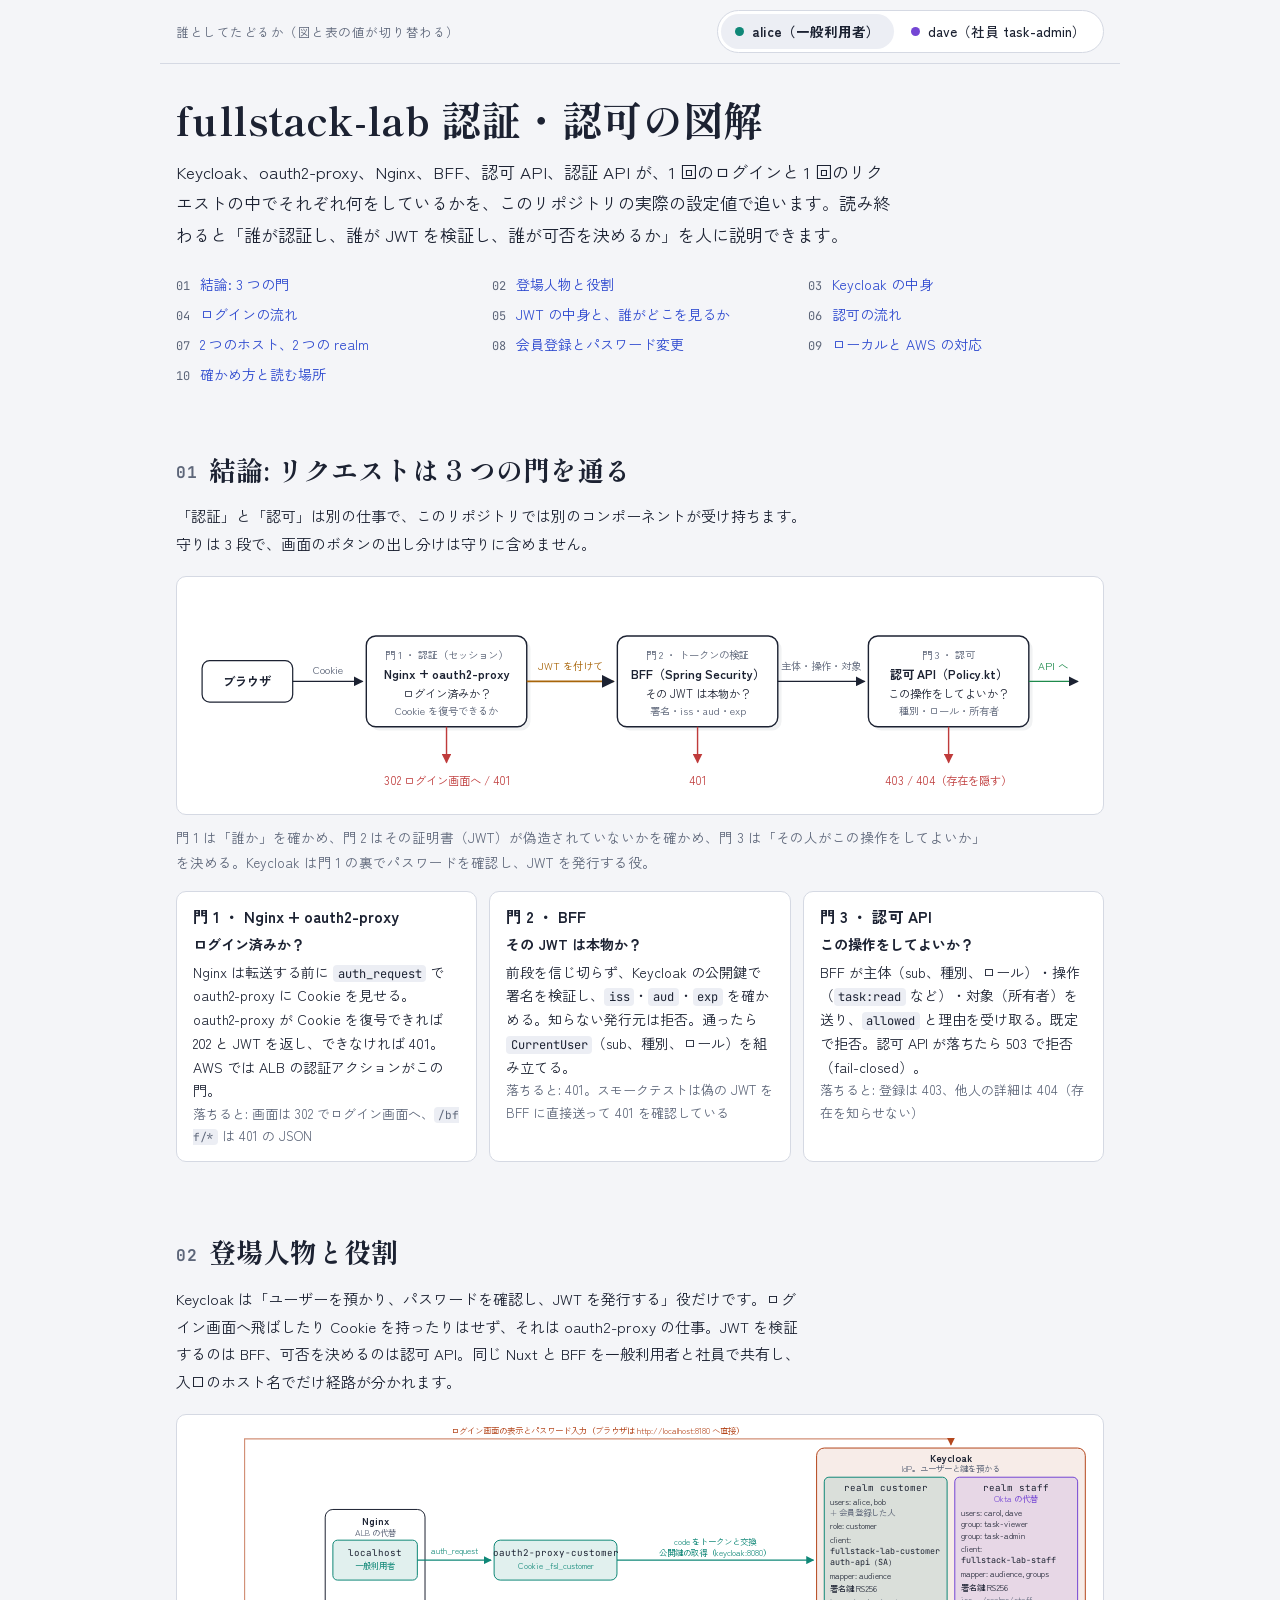
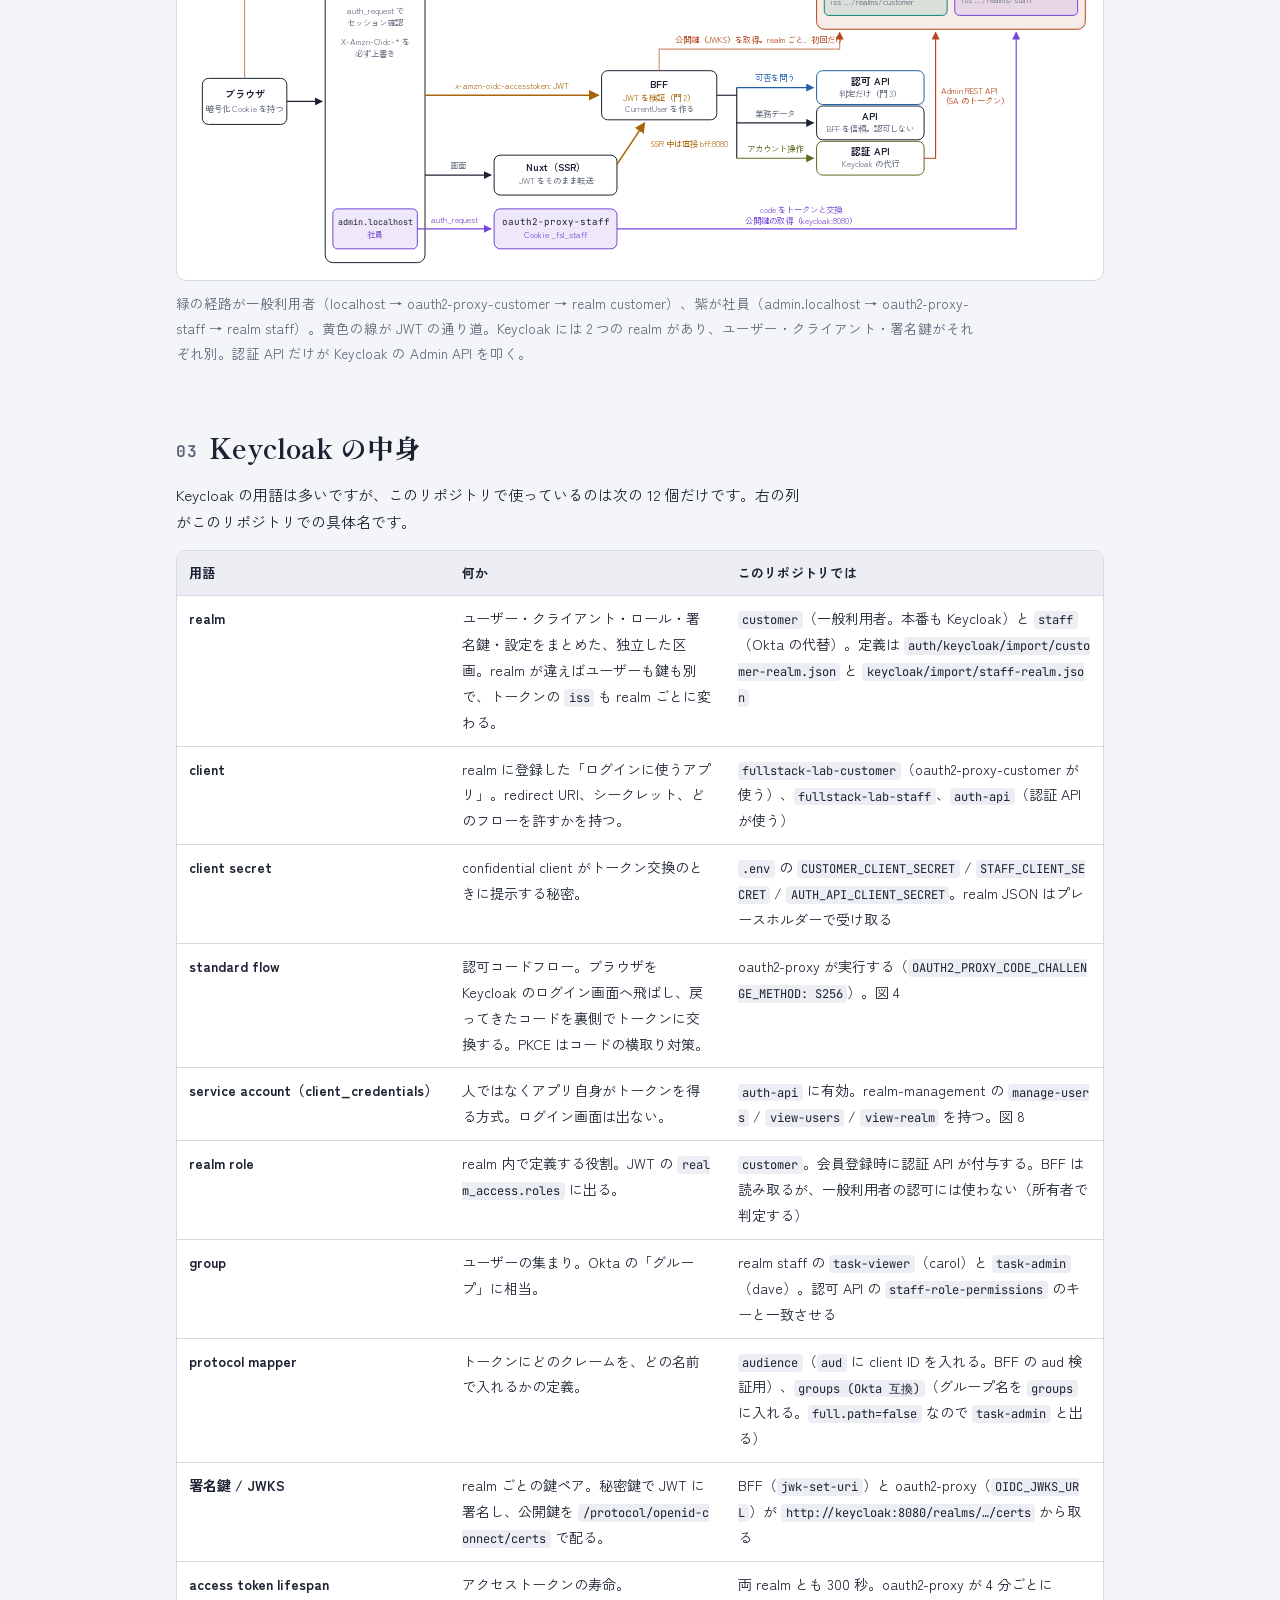
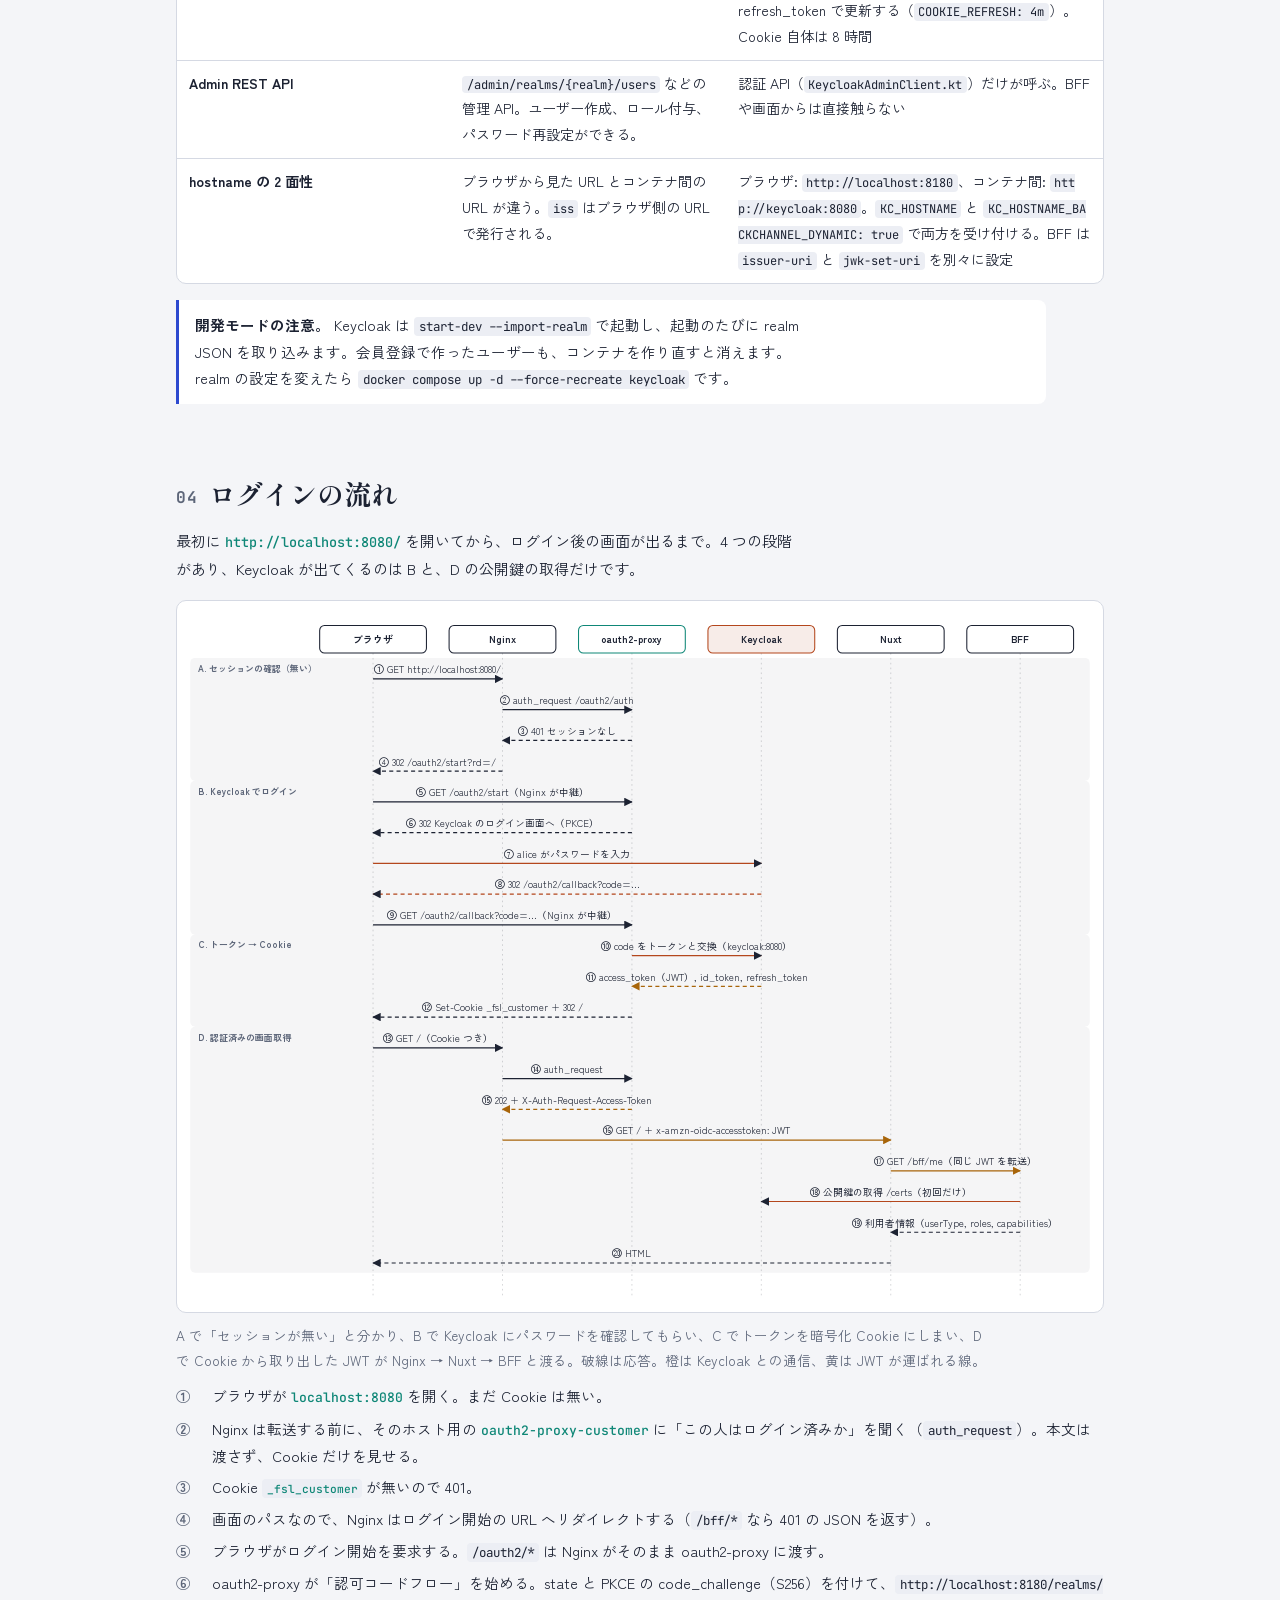
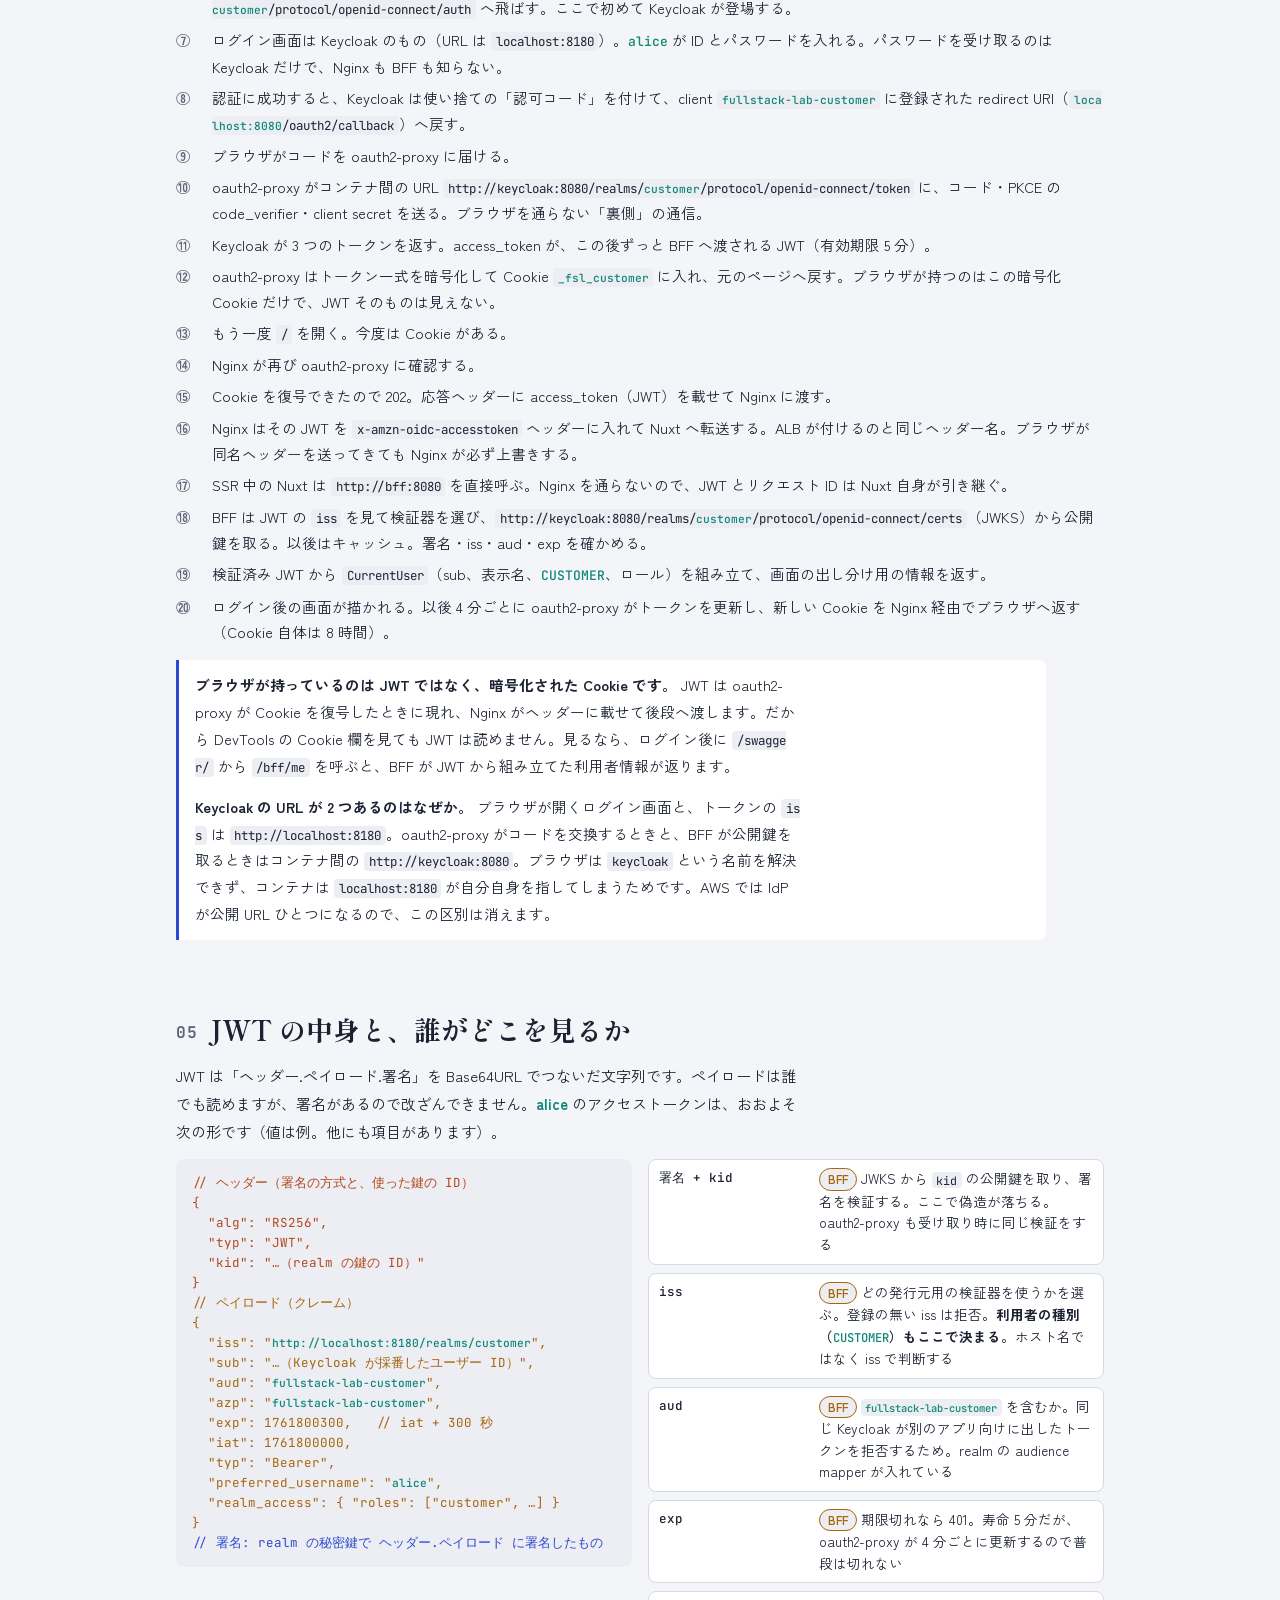
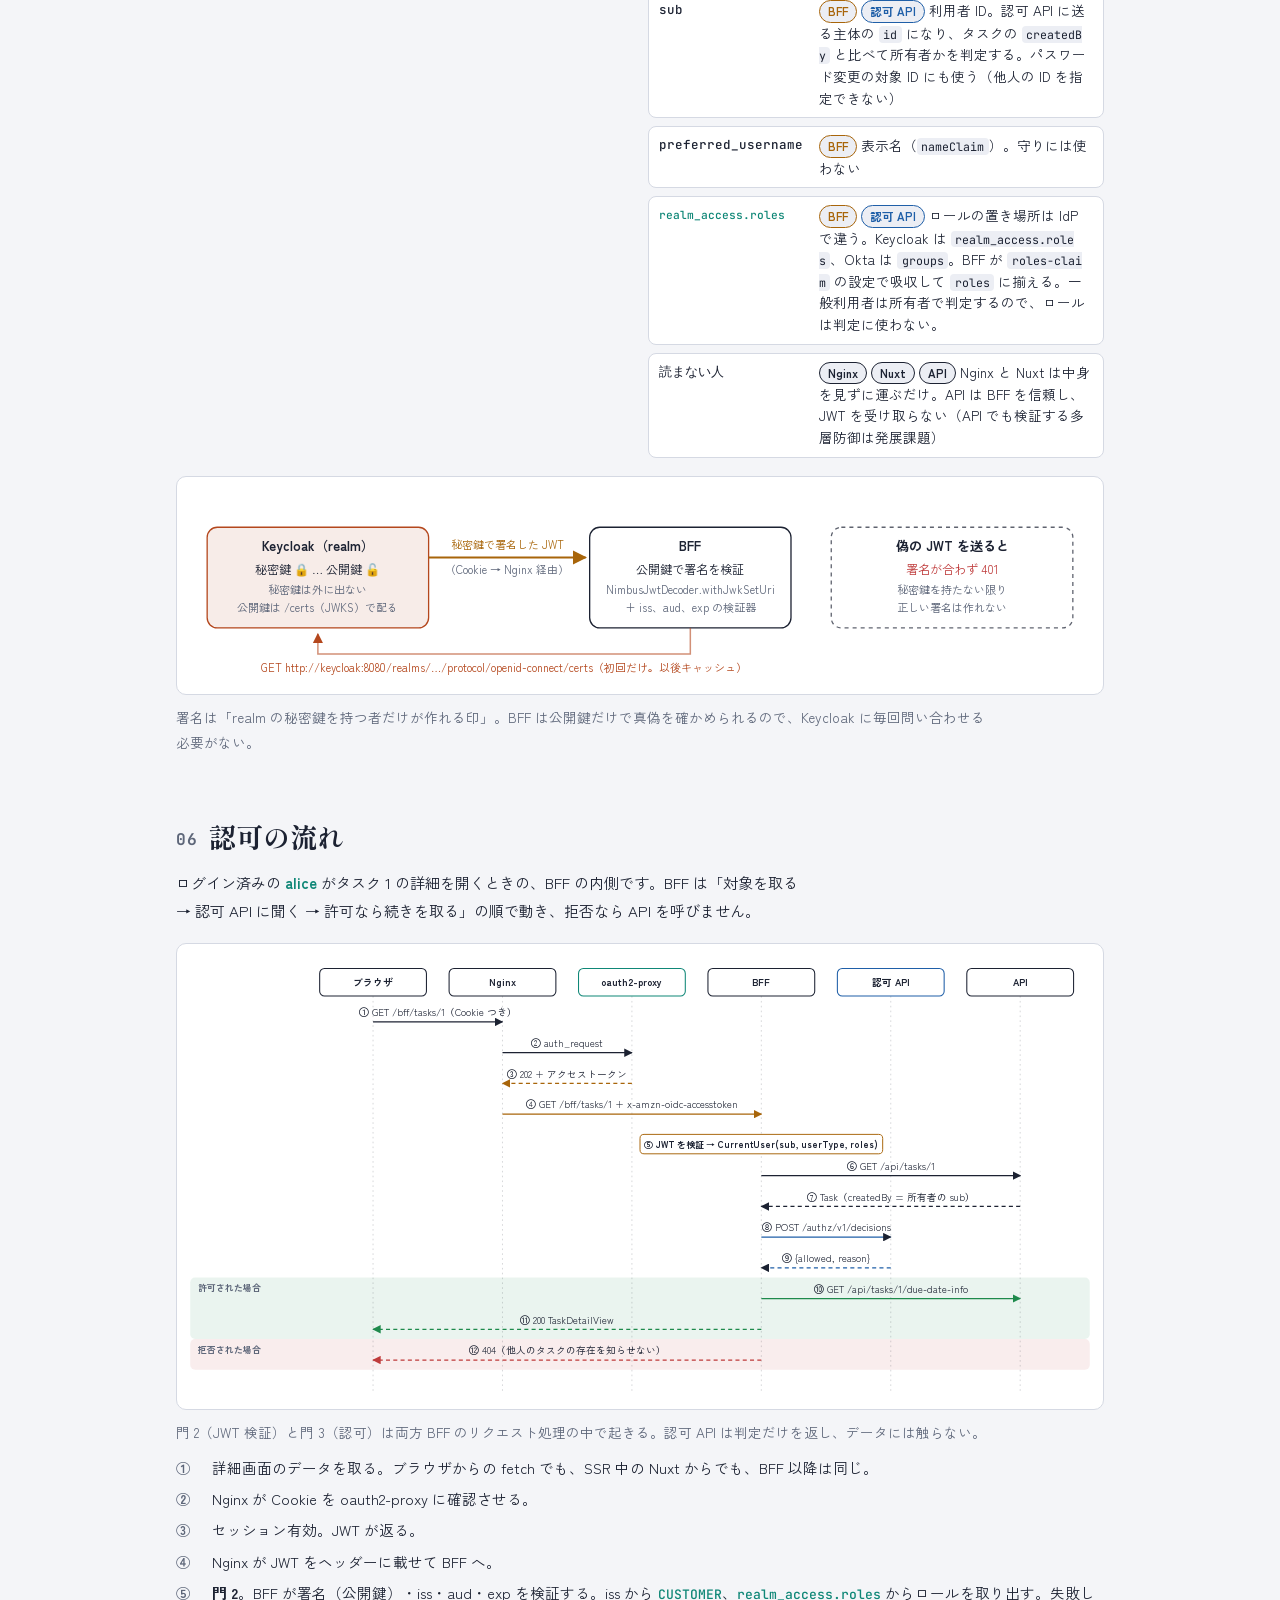
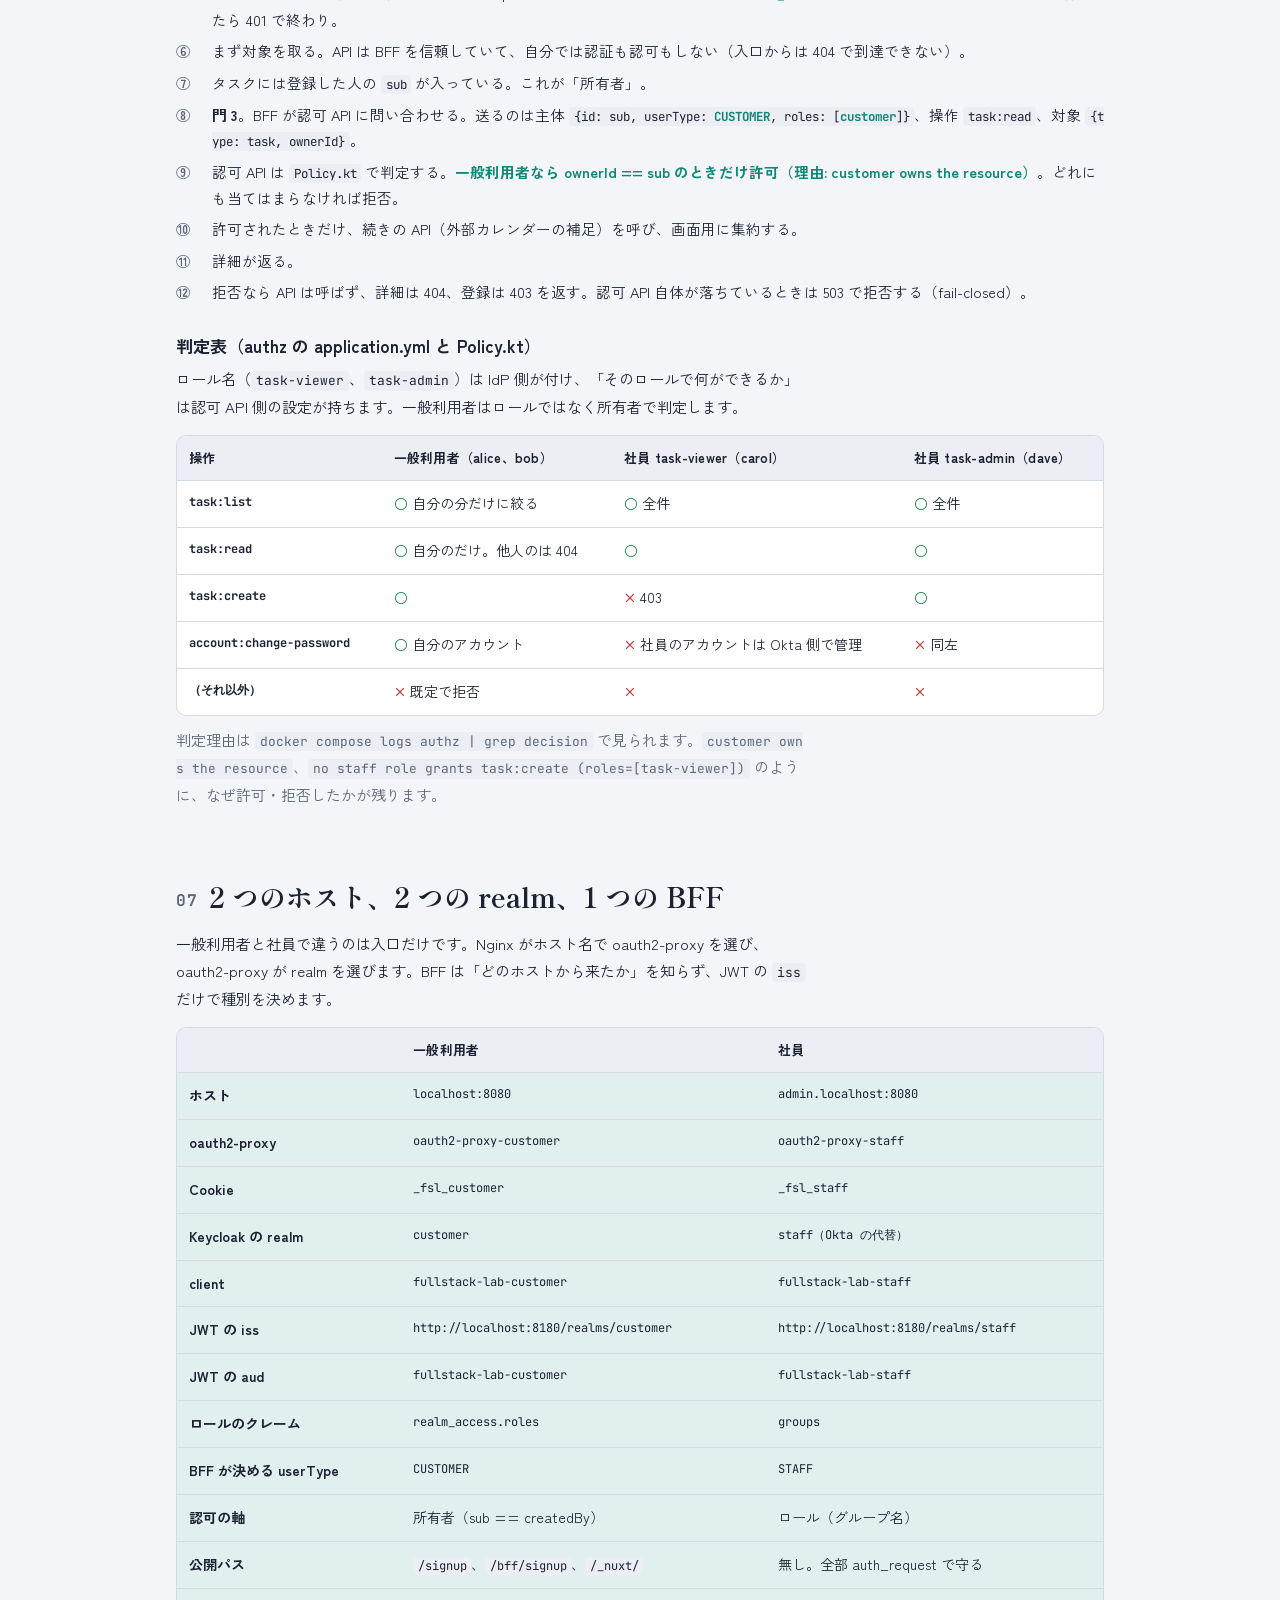
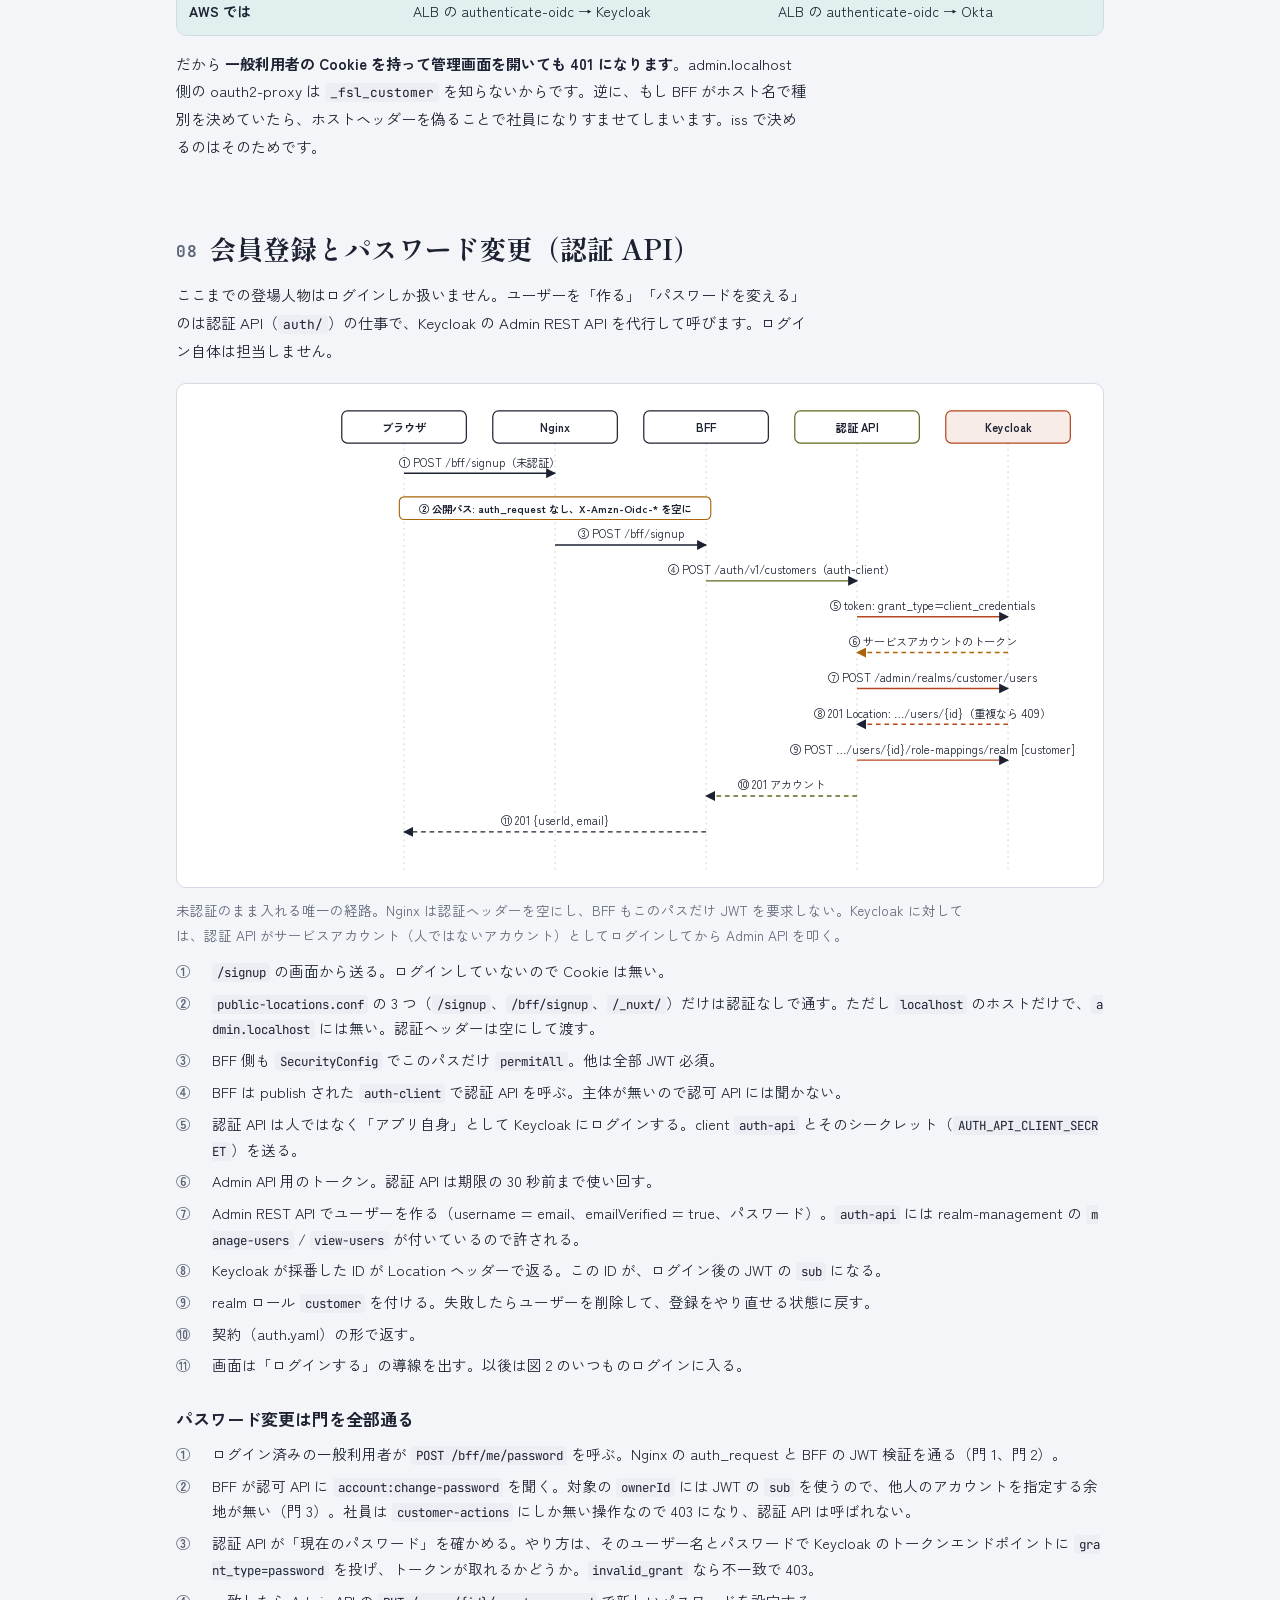
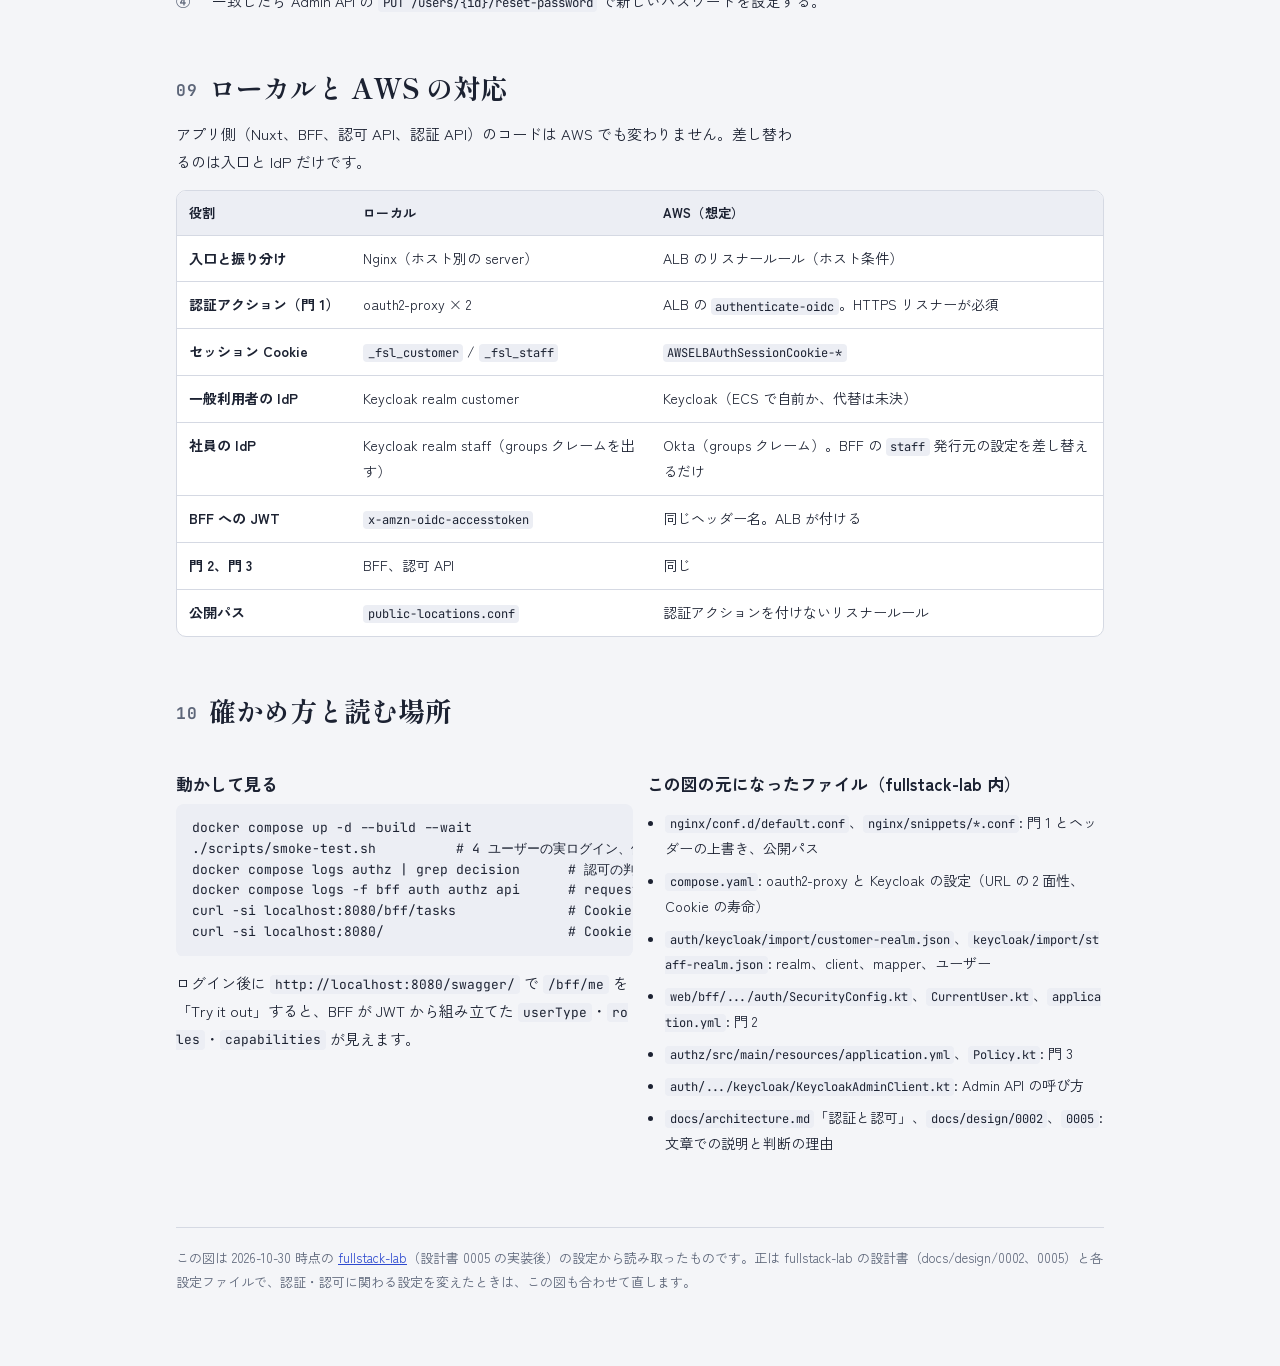
==== auth/authentication-authorization.html @ e9fc6981 "docs: 認証・認可の図解（fullstack-lab の Keycloak、前段認証、JWT の検証、認可 API、認証 API）を追加" ====
<!DOCTYPE html>
<html lang="ja">
<head>
<meta charset="utf-8">
<meta name="viewport" content="width=device-width, initial-scale=1, viewport-fit=cover">
<!-- fullstack-lab の認証・認可（Keycloak、oauth2-proxy、Nginx、BFF、認可 API、認証 API）を図解する単体の HTML。
     外部に依存するのは Google Fonts だけで、読めなくても代替フォントで表示できる。 -->
<title>fullstack-lab 認証・認可の図解</title>
<link rel="stylesheet" href="https://fonts.googleapis.com/css2?family=Zen+Kaku+Gothic+New:wght@400;500;700&family=Shippori+Mincho+B1:wght@700&family=JetBrains+Mono:wght@400;500&display=swap">
<style>
/* レイアウト: 1 カラム。本文は 40 文字幅、図は 960px の枠いっぱい。上部に固定の「誰で見るか」切り替え */
:root {
  --bg: #f4f5f8;
  --surface: #ffffff;
  --surface-2: #eceef4;
  --fg: #1c2232;
  --muted: #5d6679;
  --line: #d5d9e3;
  --accent: #2d49cf;
  --c: #0f8777;        /* 一般利用者の経路 */
  --c-soft: rgba(15, 135, 119, 0.12);
  --s: #7446d4;        /* 社員の経路 */
  --s-soft: rgba(116, 70, 212, 0.12);
  --jwt: #a8650a;      /* トークン */
  --jwt-soft: rgba(168, 101, 10, 0.14);
  --k: #b4471d;        /* Keycloak */
  --k-soft: rgba(180, 71, 29, 0.10);
  --z: #1f5fa8;        /* 認可 API */
  --au: #5b6b1f;       /* 認証 API */
  --ok: #1e8a4c;
  --ok-soft: rgba(30, 138, 76, 0.12);
  --ng: #bf3b3b;
  --ng-soft: rgba(191, 59, 59, 0.12);
  --font-body: "Zen Kaku Gothic New", "Hiragino Sans", "Yu Gothic UI", "Meiryo", sans-serif;
  --font-display: "Shippori Mincho B1", "Hiragino Mincho ProN", "Yu Mincho", serif;
  --font-mono: "JetBrains Mono", ui-monospace, "SFMono-Regular", Menlo, Consolas, monospace;
}
@media (prefers-color-scheme: dark) {
  :root:not([data-theme="light"]) {
    --bg: #12161f; --surface: #1a1f2b; --surface-2: #222838; --fg: #e5e8ef; --muted: #9aa3b6; --line: #2e3647;
    --accent: #8ea0ff; --c: #3cc2ad; --c-soft: rgba(60, 194, 173, 0.16); --s: #b393ff; --s-soft: rgba(179, 147, 255, 0.16);
    --jwt: #e3a942; --jwt-soft: rgba(227, 169, 66, 0.16); --k: #ee8a5a; --k-soft: rgba(238, 138, 90, 0.14);
    --z: #6ea6ea; --au: #a9bd55; --ok: #4fc47c; --ok-soft: rgba(79, 196, 124, 0.16); --ng: #f27b7b; --ng-soft: rgba(242, 123, 123, 0.16);
    color-scheme: dark;
  }
}
:root[data-theme="dark"] {
  --bg: #12161f; --surface: #1a1f2b; --surface-2: #222838; --fg: #e5e8ef; --muted: #9aa3b6; --line: #2e3647;
  --accent: #8ea0ff; --c: #3cc2ad; --c-soft: rgba(60, 194, 173, 0.16); --s: #b393ff; --s-soft: rgba(179, 147, 255, 0.16);
  --jwt: #e3a942; --jwt-soft: rgba(227, 169, 66, 0.16); --k: #ee8a5a; --k-soft: rgba(238, 138, 90, 0.14);
  --z: #6ea6ea; --au: #a9bd55; --ok: #4fc47c; --ok-soft: rgba(79, 196, 124, 0.16); --ng: #f27b7b; --ng-soft: rgba(242, 123, 123, 0.16);
  color-scheme: dark;
}

*, *::before, *::after { box-sizing: border-box; }
html { -webkit-text-size-adjust: 100%; }
img, svg { max-width: 100%; }
body { background: var(--bg); color: var(--fg); font-family: var(--font-body); font-size: 15px; line-height: 1.85; margin: 0; }
body::before { content: ""; position: fixed; inset: 0 0 auto; height: env(safe-area-inset-top, 0px); z-index: 10; background: var(--bg); }
.wrap { max-width: 960px; margin: 0 auto; padding-block: 0 72px; padding-left: max(16px, env(safe-area-inset-left, 0px)); padding-right: max(16px, env(safe-area-inset-right, 0px)); }
a { color: var(--accent); }
code, .mono { font-family: var(--font-mono); font-size: 0.86em; }
code { background: var(--surface-2); padding: 0.08em 0.38em; border-radius: 4px; word-break: break-all; }
pre { background: var(--surface-2); border-radius: 8px; padding: 14px 16px; overflow-x: auto; font-family: var(--font-mono); font-size: 13px; line-height: 1.6; margin: 0; }
pre code { background: none; padding: 0; font-size: inherit; }
h1, h2, h3 { text-wrap: balance; line-height: 1.35; }
h1 { font-family: var(--font-display); font-weight: 700; font-size: clamp(26px, 4.6vw, 40px); margin: 28px 0 10px; letter-spacing: 0.01em; }
h2 { font-family: var(--font-display); font-weight: 700; font-size: clamp(21px, 3vw, 27px); margin: 0 0 14px; padding-top: 56px; }
h2 .no { font-family: var(--font-mono); font-size: 0.6em; color: var(--muted); margin-right: 12px; vertical-align: 0.15em; letter-spacing: 0.04em; }
h3 { font-size: 17px; font-weight: 700; margin: 30px 0 8px; }
p { margin: 0 0 14px; max-width: 42em; }
.lead { font-size: 17px; max-width: 42em; }
ul.plain { padding-left: 1.3em; max-width: 44em; }
ul.plain li { margin-bottom: 6px; }
strong { font-weight: 700; }
.muted { color: var(--muted); }

/* 上部バー: 誰で見るか */
.bar { position: sticky; top: env(safe-area-inset-top, 0px); z-index: 5; background: var(--bg); border-bottom: 1px solid var(--line); margin: 0 calc(-1 * max(16px, env(safe-area-inset-left, 0px))) 0 calc(-1 * max(16px, env(safe-area-inset-right, 0px))); padding-left: max(16px, env(safe-area-inset-left, 0px)); padding-right: max(16px, env(safe-area-inset-right, 0px)); }
.bar-in { display: flex; flex-wrap: wrap; align-items: center; justify-content: space-between; gap: 8px 16px; padding-block: 10px; }
.bar .label { font-size: 12.5px; color: var(--muted); letter-spacing: 0.04em; }
.persona { display: inline-flex; border: 1px solid var(--line); border-radius: 999px; padding: 3px; background: var(--surface); gap: 3px; }
.persona button { font: inherit; font-size: 13.5px; font-weight: 500; padding: 5px 14px; border-radius: 999px; border: 0; background: transparent; color: var(--fg); cursor: pointer; display: inline-flex; align-items: center; gap: 8px; }
.persona button .dot { width: 9px; height: 9px; border-radius: 50%; background: var(--line); }
.persona button[data-persona="c"] .dot { background: var(--c); }
.persona button[data-persona="s"] .dot { background: var(--s); }
.persona button[aria-pressed="true"] { background: var(--surface-2); font-weight: 700; }
.persona button:focus-visible { outline: 2px solid var(--accent); outline-offset: 2px; }
.v { font-weight: 700; }
.v.mono { font-family: var(--font-mono); font-size: 0.9em; font-weight: 500; }
:root:not([data-persona]) .only-s, :root[data-persona="c"] .only-s { display: none; }
:root[data-persona="s"] .only-c { display: none; }
:root[data-persona="s"] .v { color: var(--s); }
:root:not([data-persona]) .v, :root[data-persona="c"] .v { color: var(--c); }

/* 目次 */
nav.toc { margin: 22px 0 8px; }
nav.toc ol { display: grid; grid-template-columns: repeat(auto-fill, minmax(260px, 1fr)); gap: 4px 20px; padding: 0; margin: 0; list-style: none; counter-reset: toc; }
nav.toc li { counter-increment: toc; font-size: 14px; }
nav.toc li::before { content: counter(toc, decimal-leading-zero); font-family: var(--font-mono); color: var(--muted); font-size: 12px; margin-right: 10px; }
nav.toc a { text-decoration: none; }
nav.toc a:hover { text-decoration: underline; }

/* 図 */
figure { margin: 18px 0 8px; }
.fig-scroll { overflow-x: auto; border: 1px solid var(--line); border-radius: 10px; background: var(--surface); padding: 10px; }
.fig-scroll svg { display: block; max-width: 100%; height: auto; }
.fig-scroll svg.seq { min-width: 760px; }
.fig-scroll svg.arch { min-width: 720px; }
figcaption { font-size: 13.5px; color: var(--muted); margin-top: 10px; max-width: 60em; }
svg text { fill: currentColor; font-family: var(--font-body); }
svg .mono { font-family: var(--font-mono); }
svg .mk { fill: currentColor; }
svg .mk-jwt { fill: var(--jwt); }
svg .mk-ok { fill: var(--ok); }
svg .mk-ng { fill: var(--ng); }
svg .life { stroke: currentColor; stroke-opacity: 0.22; stroke-width: 1; stroke-dasharray: 2 4; }
svg .pbox { fill: var(--surface); stroke: currentColor; stroke-width: 1.3; }
svg .pbox.lane-p { stroke: var(--c); }
svg .pbox.lane-k { stroke: var(--k); fill: var(--k-soft); }
svg .pbox.lane-z { stroke: var(--z); }
svg .pbox.lane-au { stroke: var(--au); }
svg .msg { stroke: currentColor; stroke-width: 1.5; }
svg .msg.ret { stroke-dasharray: 5 4; }
svg .msg.ln-jwt { stroke: var(--jwt); }
svg .msg.ln-k { stroke: var(--k); }
svg .msg.ln-z { stroke: var(--z); }
svg .msg.ln-au { stroke: var(--au); }
svg .msg.ln-ok { stroke: var(--ok); }
svg .msg.ln-ng { stroke: var(--ng); }
svg .msglabel { font-size: 12px; }
svg .note { fill: var(--surface); stroke: var(--jwt); stroke-width: 1.2; }
svg .notetext { font-size: 11px; font-weight: 700; }
svg .band { fill: currentColor; fill-opacity: 0.045; }
svg .band.band-ok { fill: var(--ok); fill-opacity: 0.09; }
svg .band.band-ng { fill: var(--ng); fill-opacity: 0.09; }
svg .phase { fill: var(--muted); }
svg .box { fill: var(--surface); stroke: currentColor; stroke-width: 1.3; }
svg .box.c { stroke: var(--c); fill: var(--c-soft); }
svg .box.s { stroke: var(--s); fill: var(--s-soft); }
svg .box.k { stroke: var(--k); fill: var(--k-soft); }
svg .box.z { stroke: var(--z); }
svg .box.au { stroke: var(--au); }
svg .box.ghost { fill: none; stroke-dasharray: 4 4; stroke-opacity: 0.7; }
svg .ln { stroke: currentColor; stroke-width: 1.5; fill: none; }
svg .ln.c { stroke: var(--c); }
svg .ln.s { stroke: var(--s); }
svg .ln.k { stroke: var(--k); }
svg .ln.jwt { stroke: var(--jwt); stroke-width: 2; }
svg .ln.thin { stroke-opacity: 0.6; }
svg .mk-c { fill: var(--c); }
svg .mk-s { fill: var(--s); }
svg .mk-k { fill: var(--k); }
svg .mk-z { fill: var(--z); }
svg .mk-au { fill: var(--au); }
svg .ln.z { stroke: var(--z); }
svg .ln.au { stroke: var(--au); }
svg .tz { fill: var(--z); }
svg .tau { fill: var(--au); }
svg .t11 { font-size: 11px; }
svg .t12 { font-size: 12px; }
svg .t13 { font-size: 13px; font-weight: 700; }
svg .tm { fill: var(--muted); }
svg .tc { fill: var(--c); }
svg .ts { fill: var(--s); }
svg .tk { fill: var(--k); }
svg .tj { fill: var(--jwt); }
svg .tok { fill: var(--ok); }
svg .tng { fill: var(--ng); }
svg .gate { fill: var(--surface); stroke: currentColor; stroke-width: 1.5; }
svg .gate-shadow { fill: currentColor; fill-opacity: 0.06; }

/* 手順の一覧 */
ol.steps { list-style: none; padding: 0; margin: 10px 0 0; display: grid; gap: 6px; max-width: 62em; }
ol.steps li { display: grid; grid-template-columns: 28px 1fr; gap: 8px; font-size: 14.5px; line-height: 1.75; }
ol.steps .num { font-weight: 700; color: var(--muted); font-variant-numeric: tabular-nums; }

/* 表 */
.tbl-wrap { overflow-x: auto; border: 1px solid var(--line); border-radius: 10px; background: var(--surface); }
table { border-collapse: collapse; width: 100%; font-size: 14px; }
th, td { text-align: left; vertical-align: top; padding: 10px 12px; border-bottom: 1px solid var(--line); min-width: 0; }
th { font-weight: 700; background: var(--surface-2); white-space: nowrap; font-size: 13px; letter-spacing: 0.02em; }
tbody tr:last-child td { border-bottom: 0; }
td.k { font-weight: 700; white-space: nowrap; }
.ok { color: var(--ok); font-weight: 700; }
.ng { color: var(--ng); font-weight: 700; }
.chip { display: inline-block; font-size: 11.5px; font-weight: 700; padding: 1px 8px; border-radius: 999px; border: 1px solid var(--line); background: var(--surface-2); white-space: nowrap; margin-right: 4px; }
.chip.bff { border-color: var(--jwt); color: var(--jwt); }
.chip.z { border-color: var(--z); color: var(--z); }
.chip.n { border-color: currentColor; }
.chip.k { border-color: var(--k); color: var(--k); }
.chip.au { border-color: var(--au); color: var(--au); }
.chip.c { border-color: var(--c); color: var(--c); }
.chip.s { border-color: var(--s); color: var(--s); }
tr.row-c, tr.row-s { transition: background 0.2s; }
:root:not([data-persona]) tr.row-c, :root[data-persona="c"] tr.row-c { background: var(--c-soft); }
:root[data-persona="s"] tr.row-s { background: var(--s-soft); }

/* JWT カード */
.jwt { display: grid; grid-template-columns: minmax(0, 1fr) minmax(0, 1fr); gap: 16px; align-items: start; }
@media (max-width: 760px) { .jwt { grid-template-columns: 1fr; } }
.jwt pre { font-size: 12.5px; }
.jwt .hd { color: var(--k); }
.jwt .pl { color: var(--jwt); }
.jwt .sg { color: var(--accent); }
.claims { display: grid; gap: 8px; }
.claim { display: grid; grid-template-columns: 150px 1fr; gap: 10px; padding: 8px 10px; border: 1px solid var(--line); border-radius: 8px; background: var(--surface); font-size: 13.5px; line-height: 1.6; }
.claim .cn { font-family: var(--font-mono); font-size: 12.5px; font-weight: 500; word-break: break-all; }
@media (max-width: 480px) { .claim { grid-template-columns: 1fr; } }

/* 門のカード */
.gates { display: grid; grid-template-columns: repeat(3, minmax(0, 1fr)); gap: 12px; margin: 16px 0; }
@media (max-width: 720px) { .gates { grid-template-columns: 1fr; } }
.gate-card { border: 1px solid var(--line); border-radius: 10px; background: var(--surface); padding: 14px 16px; font-size: 14px; line-height: 1.7; }
.gate-card h3 { margin: 0 0 6px; font-size: 15.5px; }
.gate-card .q { font-weight: 700; margin-bottom: 4px; }
.gate-card .fail { color: var(--muted); font-size: 13px; }

.callout { border-left: 3px solid var(--accent); background: var(--surface); padding: 12px 16px; border-radius: 0 8px 8px 0; margin: 16px 0; max-width: 60em; font-size: 14.5px; }
.callout p:last-child { margin-bottom: 0; }
.two { display: grid; grid-template-columns: repeat(auto-fit, minmax(280px, 1fr)); gap: 14px; }
.two > div { min-width: 0; }
.files { font-size: 14px; }
.files li { margin-bottom: 4px; }
footer { margin-top: 56px; padding-top: 18px; border-top: 1px solid var(--line); font-size: 13px; color: var(--muted); }
@media (prefers-reduced-motion: reduce) { * { transition: none !important; } }
</style>
</head>
<body>

<div class="wrap">
<div class="bar"><div class="bar-in">
  <span class="label">誰としてたどるか（図と表の値が切り替わる）</span>
  <div class="persona" role="group" aria-label="利用者の切り替え">
    <button type="button" id="persona-c" data-persona="c" aria-pressed="true"><span class="dot"></span>alice（一般利用者）</button>
    <button type="button" id="persona-s" data-persona="s" aria-pressed="false"><span class="dot"></span>dave（社員 task-admin）</button>
  </div>
</div></div>

<h1>fullstack-lab 認証・認可の図解</h1>
<p class="lead">Keycloak、oauth2-proxy、Nginx、BFF、認可 API、認証 API が、1 回のログインと 1 回のリクエストの中でそれぞれ何をしているかを、このリポジトリの実際の設定値で追います。読み終わると「誰が認証し、誰が JWT を検証し、誰が可否を決めるか」を人に説明できます。</p>

<nav class="toc"><ol>
  <li><a href="#gates">結論: 3 つの門</a></li>
  <li><a href="#cast">登場人物と役割</a></li>
  <li><a href="#keycloak">Keycloak の中身</a></li>
  <li><a href="#login">ログインの流れ</a></li>
  <li><a href="#jwt">JWT の中身と、誰がどこを見るか</a></li>
  <li><a href="#authz">認可の流れ</a></li>
  <li><a href="#hosts">2 つのホスト、2 つの realm</a></li>
  <li><a href="#signup">会員登録とパスワード変更</a></li>
  <li><a href="#aws">ローカルと AWS の対応</a></li>
  <li><a href="#read">確かめ方と読む場所</a></li>
</ol></nav>

<!-- ======================================================================= -->
<h2 id="gates"><span class="no">01</span>結論: リクエストは 3 つの門を通る</h2>
<p>「認証」と「認可」は別の仕事で、このリポジトリでは別のコンポーネントが受け持ちます。守りは 3 段で、画面のボタンの出し分けは守りに含めません。</p>

<figure>
<div class="fig-scroll">
<svg viewBox="0 0 960 230" role="img" aria-label="リクエストが Nginx、BFF、認可 API の 3 つの門を順に通り、各門で落ちると 302 か 401、401、403 か 404 が返る" class="arch" style="min-width:640px">
  <defs>
    <marker id="arr-g" viewBox="0 0 10 10" refX="9" refY="5" markerWidth="7" markerHeight="7" orient="auto"><path d="M0 0L10 5L0 10z" class="mk"/></marker>
    <marker id="arr-g-ng" viewBox="0 0 10 10" refX="9" refY="5" markerWidth="7" markerHeight="7" orient="auto"><path d="M0 0L10 5L0 10z" class="mk mk-ng"/></marker>
  </defs>
  <rect x="16" y="78" width="96" height="44" rx="8" class="box"/>
  <text x="64" y="105" text-anchor="middle" class="t13">ブラウザ</text>
  <line x1="112" y1="100" x2="186" y2="100" class="ln" marker-end="url(#arr-g)"/>
  <text x="149" y="92" text-anchor="middle" class="t11 tm">Cookie</text>

  <rect x="190" y="52" width="170" height="96" rx="10" class="gate-shadow" transform="translate(4,4)"/>
  <rect x="190" y="52" width="170" height="96" rx="10" class="gate"/>
  <text x="275" y="76" text-anchor="middle" class="t11 tm">門 1 ・ 認証（セッション）</text>
  <text x="275" y="98" text-anchor="middle" class="t13">Nginx + oauth2-proxy</text>
  <text x="275" y="118" text-anchor="middle" class="t12">ログイン済みか？</text>
  <text x="275" y="136" text-anchor="middle" class="t11 tm">Cookie を復号できるか</text>
  <line x1="275" y1="148" x2="275" y2="186" class="ln" style="stroke:var(--ng)" marker-end="url(#arr-g-ng)"/>
  <text x="275" y="210" text-anchor="middle" class="t12 tng">302 ログイン画面へ / 401</text>

  <line x1="360" y1="100" x2="452" y2="100" class="ln jwt" marker-end="url(#arr-g)"/>
  <text x="406" y="88" text-anchor="middle" class="t11 tj">JWT を付けて</text>

  <rect x="456" y="52" width="170" height="96" rx="10" class="gate-shadow" transform="translate(4,4)"/>
  <rect x="456" y="52" width="170" height="96" rx="10" class="gate"/>
  <text x="541" y="76" text-anchor="middle" class="t11 tm">門 2 ・ トークンの検証</text>
  <text x="541" y="98" text-anchor="middle" class="t13">BFF（Spring Security）</text>
  <text x="541" y="118" text-anchor="middle" class="t12">その JWT は本物か？</text>
  <text x="541" y="136" text-anchor="middle" class="t11 tm">署名・iss・aud・exp</text>
  <line x1="541" y1="148" x2="541" y2="186" class="ln" style="stroke:var(--ng)" marker-end="url(#arr-g-ng)"/>
  <text x="541" y="210" text-anchor="middle" class="t12 tng">401</text>

  <line x1="626" y1="100" x2="718" y2="100" class="ln" marker-end="url(#arr-g)"/>
  <text x="672" y="88" text-anchor="middle" class="t11 tm">主体・操作・対象</text>

  <rect x="722" y="52" width="170" height="96" rx="10" class="gate-shadow" transform="translate(4,4)"/>
  <rect x="722" y="52" width="170" height="96" rx="10" class="gate"/>
  <text x="807" y="76" text-anchor="middle" class="t11 tm">門 3 ・ 認可</text>
  <text x="807" y="98" text-anchor="middle" class="t13">認可 API（Policy.kt）</text>
  <text x="807" y="118" text-anchor="middle" class="t12">この操作をしてよいか？</text>
  <text x="807" y="136" text-anchor="middle" class="t11 tm">種別・ロール・所有者</text>
  <line x1="807" y1="148" x2="807" y2="186" class="ln" style="stroke:var(--ng)" marker-end="url(#arr-g-ng)"/>
  <text x="807" y="210" text-anchor="middle" class="t12 tng">403 / 404（存在を隠す）</text>

  <line x1="892" y1="100" x2="944" y2="100" class="ln" style="stroke:var(--ok)" marker-end="url(#arr-g)"/>
  <text x="918" y="88" text-anchor="middle" class="t11 tok">API へ</text>
</svg>
</div>
<figcaption>門 1 は「誰か」を確かめ、門 2 はその証明書（JWT）が偽造されていないかを確かめ、門 3 は「その人がこの操作をしてよいか」を決める。Keycloak は門 1 の裏でパスワードを確認し、JWT を発行する役。</figcaption>
</figure>

<div class="gates">
  <div class="gate-card"><h3>門 1 ・ Nginx + oauth2-proxy</h3>
    <div class="q">ログイン済みか？</div>
    Nginx は転送する前に <code>auth_request</code> で oauth2-proxy に Cookie を見せる。oauth2-proxy が Cookie を復号できれば 202 と JWT を返し、できなければ 401。AWS では ALB の認証アクションがこの門。
    <div class="fail">落ちると: 画面は 302 でログイン画面へ、<code>/bff/*</code> は 401 の JSON</div></div>
  <div class="gate-card"><h3>門 2 ・ BFF</h3>
    <div class="q">その JWT は本物か？</div>
    前段を信じ切らず、Keycloak の公開鍵で署名を検証し、<code>iss</code>・<code>aud</code>・<code>exp</code> を確かめる。知らない発行元は拒否。通ったら <code>CurrentUser</code>（sub、種別、ロール）を組み立てる。
    <div class="fail">落ちると: 401。スモークテストは偽の JWT を BFF に直接送って 401 を確認している</div></div>
  <div class="gate-card"><h3>門 3 ・ 認可 API</h3>
    <div class="q">この操作をしてよいか？</div>
    BFF が主体（sub、種別、ロール）・操作（<code>task:read</code> など）・対象（所有者）を送り、<code>allowed</code> と理由を受け取る。既定で拒否。認可 API が落ちたら 503 で拒否（fail-closed）。
    <div class="fail">落ちると: 登録は 403、他人の詳細は 404（存在を知らせない）</div></div>
</div>

<!-- ======================================================================= -->
<h2 id="cast"><span class="no">02</span>登場人物と役割</h2>
<p>Keycloak は「ユーザーを預かり、パスワードを確認し、JWT を発行する」役だけです。ログイン画面へ飛ばしたり Cookie を持ったりはせず、それは oauth2-proxy の仕事。JWT を検証するのは BFF、可否を決めるのは認可 API。同じ Nuxt と BFF を一般利用者と社員で共有し、入口のホスト名でだけ経路が分かれます。</p>

<figure>
<div class="fig-scroll">
<svg viewBox="0 0 1180 580" role="img" aria-label="ブラウザ、Nginx、2 つの oauth2-proxy、Nuxt、BFF、認可 API、API、認証 API、2 つの realm を持つ Keycloak の接続関係" class="arch">
  <defs>
    <marker id="arr-a" viewBox="0 0 10 10" refX="9" refY="5" markerWidth="7" markerHeight="7" orient="auto"><path d="M0 0L10 5L0 10z" class="mk"/></marker>
    <marker id="arr-a-c" viewBox="0 0 10 10" refX="9" refY="5" markerWidth="7" markerHeight="7" orient="auto"><path d="M0 0L10 5L0 10z" class="mk mk-c"/></marker>
    <marker id="arr-a-s" viewBox="0 0 10 10" refX="9" refY="5" markerWidth="7" markerHeight="7" orient="auto"><path d="M0 0L10 5L0 10z" class="mk mk-s"/></marker>
    <marker id="arr-a-k" viewBox="0 0 10 10" refX="9" refY="5" markerWidth="7" markerHeight="7" orient="auto"><path d="M0 0L10 5L0 10z" class="mk mk-k"/></marker>
    <marker id="arr-a-j" viewBox="0 0 10 10" refX="9" refY="5" markerWidth="7" markerHeight="7" orient="auto"><path d="M0 0L10 5L0 10z" class="mk mk-jwt"/></marker>
    <marker id="arr-a-z" viewBox="0 0 10 10" refX="9" refY="5" markerWidth="7" markerHeight="7" orient="auto"><path d="M0 0L10 5L0 10z" class="mk mk-z"/></marker>
    <marker id="arr-a-au" viewBox="0 0 10 10" refX="9" refY="5" markerWidth="7" markerHeight="7" orient="auto"><path d="M0 0L10 5L0 10z" class="mk mk-au"/></marker>
  </defs>

  <!-- ブラウザ → Keycloak のログイン画面（上を回る） -->
  <polyline points="75,330 75,18 995,18 995,26" class="ln k thin" marker-end="url(#arr-a-k)"/>
  <text x="535" y="12" text-anchor="middle" class="t11 tk">ログイン画面の表示とパスワード入力（ブラウザは http://localhost:8180 へ直接）</text>

  <!-- ブラウザ -->
  <rect x="20" y="330" width="110" height="60" rx="8" class="box"/>
  <text x="75" y="356" text-anchor="middle" class="t13">ブラウザ</text>
  <text x="75" y="374" text-anchor="middle" class="t11 tm">暗号化 Cookie を持つ</text>
  <line x1="130" y1="360" x2="176" y2="360" class="ln" marker-end="url(#arr-a)"/>

  <!-- Nginx -->
  <rect x="180" y="110" width="130" height="460" rx="10" class="box"/>
  <text x="245" y="130" text-anchor="middle" class="t13">Nginx</text>
  <text x="245" y="144" text-anchor="middle" class="t11 tm">ALB の代替</text>
  <rect x="190" y="150" width="110" height="52" rx="6" class="box c"/>
  <text x="245" y="171" text-anchor="middle" class="t12 mono">localhost</text>
  <text x="245" y="188" text-anchor="middle" class="t11 tc">一般利用者</text>
  <text x="245" y="246" text-anchor="middle" class="t11 tm">auth_request で</text>
  <text x="245" y="262" text-anchor="middle" class="t11 tm">セッション確認</text>
  <text x="245" y="286" text-anchor="middle" class="t11 tm">X-Amzn-Oidc-* を</text>
  <text x="245" y="302" text-anchor="middle" class="t11 tm">必ず上書き</text>
  <rect x="190" y="500" width="110" height="52" rx="6" class="box s"/>
  <text x="245" y="521" text-anchor="middle" class="t11 mono">admin.localhost</text>
  <text x="245" y="538" text-anchor="middle" class="t11 ts">社員</text>

  <!-- 一般利用者の経路 -->
  <line x1="300" y1="176" x2="396" y2="176" class="ln c" marker-end="url(#arr-a-c)"/>
  <text x="348" y="168" text-anchor="middle" class="t11 tc">auth_request</text>
  <rect x="400" y="150" width="160" height="52" rx="8" class="box c"/>
  <text x="480" y="171" text-anchor="middle" class="t12 mono">oauth2-proxy-customer</text>
  <text x="480" y="188" text-anchor="middle" class="t11 tc">Cookie _fsl_customer</text>
  <line x1="560" y1="176" x2="816" y2="176" class="ln c" marker-end="url(#arr-a-c)"/>
  <text x="688" y="156" text-anchor="middle" class="t11 tc">code をトークンと交換</text>
  <text x="688" y="170" text-anchor="middle" class="t11 tc">公開鍵の取得（keycloak:8080）</text>

  <!-- 社員の経路 -->
  <line x1="300" y1="526" x2="396" y2="526" class="ln s" marker-end="url(#arr-a-s)"/>
  <text x="348" y="518" text-anchor="middle" class="t11 ts">auth_request</text>
  <rect x="400" y="500" width="160" height="52" rx="8" class="box s"/>
  <text x="480" y="521" text-anchor="middle" class="t12 mono">oauth2-proxy-staff</text>
  <text x="480" y="538" text-anchor="middle" class="t11 ts">Cookie _fsl_staff</text>
  <polyline points="560,526 1080,526 1080,270" class="ln s" marker-end="url(#arr-a-s)"/>
  <text x="800" y="506" text-anchor="middle" class="t11 ts">code をトークンと交換</text>
  <text x="800" y="520" text-anchor="middle" class="t11 ts">公開鍵の取得（keycloak:8080）</text>

  <!-- Nginx → BFF（JWT） -->
  <line x1="310" y1="352" x2="536" y2="352" class="ln jwt" marker-end="url(#arr-a-j)"/>
  <text x="423" y="344" text-anchor="middle" class="t11 tj">x-amzn-oidc-accesstoken: JWT</text>

  <!-- Nginx → Nuxt -->
  <line x1="310" y1="456" x2="396" y2="456" class="ln" marker-end="url(#arr-a)"/>
  <text x="353" y="448" text-anchor="middle" class="t11 tm">画面</text>
  <rect x="400" y="430" width="160" height="52" rx="8" class="box"/>
  <text x="480" y="451" text-anchor="middle" class="t13">Nuxt（SSR）</text>
  <text x="480" y="468" text-anchor="middle" class="t11 tm">JWT をそのまま転送</text>
  <line x1="560" y1="442" x2="596" y2="388" class="ln jwt" marker-end="url(#arr-a-j)"/>
  <text x="604" y="420" text-anchor="start" class="t11 tj">SSR 中は直接 bff:8080</text>

  <!-- BFF -->
  <rect x="540" y="320" width="150" height="64" rx="8" class="box"/>
  <text x="615" y="342" text-anchor="middle" class="t13">BFF</text>
  <text x="615" y="359" text-anchor="middle" class="t11 tj">JWT を検証（門 2）</text>
  <text x="615" y="374" text-anchor="middle" class="t11 tm">CurrentUser を作る</text>

  <!-- BFF → 公開鍵 -->
  <polyline points="615,320 615,292 850,292 850,270" class="ln k thin" marker-end="url(#arr-a-k)"/>
  <text x="745" y="284" text-anchor="middle" class="t11 tk">公開鍵（JWKS）を取得。realm ごと、初回だけ</text>

  <!-- BFF → 内部 API 群 -->
  <line x1="690" y1="352" x2="716" y2="352" class="ln"/>
  <line x1="716" y1="342" x2="716" y2="434" class="ln"/>
  <line x1="716" y1="342" x2="816" y2="342" class="ln z" marker-end="url(#arr-a-z)"/>
  <text x="766" y="334" text-anchor="middle" class="t11 tz">可否を問う</text>
  <line x1="716" y1="388" x2="816" y2="388" class="ln" marker-end="url(#arr-a)"/>
  <text x="766" y="380" text-anchor="middle" class="t11 tm">業務データ</text>
  <line x1="716" y1="434" x2="816" y2="434" class="ln au" marker-end="url(#arr-a-au)"/>
  <text x="766" y="426" text-anchor="middle" class="t11 tau">アカウント操作</text>

  <rect x="820" y="320" width="140" height="44" rx="8" class="box z"/>
  <text x="890" y="338" text-anchor="middle" class="t13">認可 API</text>
  <text x="890" y="354" text-anchor="middle" class="t11 tm">判定だけ（門 3）</text>
  <rect x="820" y="366" width="140" height="44" rx="8" class="box"/>
  <text x="890" y="384" text-anchor="middle" class="t13">API</text>
  <text x="890" y="400" text-anchor="middle" class="t11 tm">BFF を信頼。認可しない</text>
  <rect x="820" y="412" width="140" height="44" rx="8" class="box au"/>
  <text x="890" y="430" text-anchor="middle" class="t13">認証 API</text>
  <text x="890" y="446" text-anchor="middle" class="t11 tm">Keycloak の代行</text>
  <polyline points="960,434 975,434 975,270" class="ln k" marker-end="url(#arr-a-k)"/>
  <text x="982" y="350" text-anchor="start" class="t11 tk">Admin REST API</text>
  <text x="982" y="364" text-anchor="start" class="t11 tk">（SA のトークン）</text>

  <!-- Keycloak -->
  <rect x="820" y="30" width="350" height="236" rx="10" class="box k"/>
  <text x="995" y="48" text-anchor="middle" class="t13">Keycloak</text>
  <text x="995" y="61" text-anchor="middle" class="t11 tm">IdP。ユーザーと鍵を預かる</text>
  <rect x="830" y="68" width="160" height="180" rx="6" class="box c"/>
  <text x="910" y="86" text-anchor="middle" class="t12 mono">realm customer</text>
  <text x="838" y="104" text-anchor="start" class="t11">users: alice, bob</text>
  <text x="838" y="118" text-anchor="start" class="t11 tm">+ 会員登録した人</text>
  <text x="838" y="136" text-anchor="start" class="t11">role: customer</text>
  <text x="838" y="154" text-anchor="start" class="t11">client:</text>
  <text x="838" y="168" text-anchor="start" class="t11 mono">fullstack-lab-customer</text>
  <text x="838" y="182" text-anchor="start" class="t11 mono">auth-api（SA）</text>
  <text x="838" y="200" text-anchor="start" class="t11">mapper: audience</text>
  <text x="838" y="218" text-anchor="start" class="t11">署名鍵 RS256</text>
  <text x="838" y="234" text-anchor="start" class="t11 tm">iss …/realms/customer</text>
  <rect x="1000" y="68" width="160" height="180" rx="6" class="box s"/>
  <text x="1080" y="86" text-anchor="middle" class="t12 mono">realm staff</text>
  <text x="1080" y="100" text-anchor="middle" class="t11 ts">Okta の代替</text>
  <text x="1008" y="118" text-anchor="start" class="t11">users: carol, dave</text>
  <text x="1008" y="133" text-anchor="start" class="t11">group: task-viewer</text>
  <text x="1008" y="148" text-anchor="start" class="t11">group: task-admin</text>
  <text x="1008" y="166" text-anchor="start" class="t11">client:</text>
  <text x="1008" y="180" text-anchor="start" class="t11 mono">fullstack-lab-staff</text>
  <text x="1008" y="198" text-anchor="start" class="t11">mapper: audience, groups</text>
  <text x="1008" y="216" text-anchor="start" class="t11">署名鍵 RS256</text>
  <text x="1008" y="232" text-anchor="start" class="t11 tm">iss …/realms/staff</text>
</svg>
</div>
<figcaption>緑の経路が一般利用者（localhost → oauth2-proxy-customer → realm customer）、紫が社員（admin.localhost → oauth2-proxy-staff → realm staff）。黄色の線が JWT の通り道。Keycloak には 2 つの realm があり、ユーザー・クライアント・署名鍵がそれぞれ別。認証 API だけが Keycloak の Admin API を叩く。</figcaption>
</figure>

<!-- ======================================================================= -->
<h2 id="keycloak"><span class="no">03</span>Keycloak の中身</h2>
<p>Keycloak の用語は多いですが、このリポジトリで使っているのは次の 12 個だけです。右の列がこのリポジトリでの具体名です。</p>

<div class="tbl-wrap"><table>
<thead><tr><th>用語</th><th>何か</th><th>このリポジトリでは</th></tr></thead>
<tbody>
<tr><td class="k">realm</td><td>ユーザー・クライアント・ロール・署名鍵・設定をまとめた、独立した区画。realm が違えばユーザーも鍵も別で、トークンの <code>iss</code> も realm ごとに変わる。</td><td><code>customer</code>（一般利用者。本番も Keycloak）と <code>staff</code>（Okta の代替）。定義は <code>auth/keycloak/import/customer-realm.json</code> と <code>keycloak/import/staff-realm.json</code></td></tr>
<tr><td class="k">client</td><td>realm に登録した「ログインに使うアプリ」。redirect URI、シークレット、どのフローを許すかを持つ。</td><td><code>fullstack-lab-customer</code>（oauth2-proxy-customer が使う）、<code>fullstack-lab-staff</code>、<code>auth-api</code>（認証 API が使う）</td></tr>
<tr><td class="k">client secret</td><td>confidential client がトークン交換のときに提示する秘密。</td><td><code>.env</code> の <code>CUSTOMER_CLIENT_SECRET</code> / <code>STAFF_CLIENT_SECRET</code> / <code>AUTH_API_CLIENT_SECRET</code>。realm JSON はプレースホルダーで受け取る</td></tr>
<tr><td class="k">standard flow</td><td>認可コードフロー。ブラウザを Keycloak のログイン画面へ飛ばし、戻ってきたコードを裏側でトークンに交換する。PKCE はコードの横取り対策。</td><td>oauth2-proxy が実行する（<code>OAUTH2_PROXY_CODE_CHALLENGE_METHOD: S256</code>）。図 4</td></tr>
<tr><td class="k">service account（client_credentials）</td><td>人ではなくアプリ自身がトークンを得る方式。ログイン画面は出ない。</td><td><code>auth-api</code> に有効。realm-management の <code>manage-users</code> / <code>view-users</code> / <code>view-realm</code> を持つ。図 8</td></tr>
<tr><td class="k">realm role</td><td>realm 内で定義する役割。JWT の <code>realm_access.roles</code> に出る。</td><td><code>customer</code>。会員登録時に認証 API が付与する。BFF は読み取るが、一般利用者の認可には使わない（所有者で判定する）</td></tr>
<tr><td class="k">group</td><td>ユーザーの集まり。Okta の「グループ」に相当。</td><td>realm staff の <code>task-viewer</code>（carol）と <code>task-admin</code>（dave）。認可 API の <code>staff-role-permissions</code> のキーと一致させる</td></tr>
<tr><td class="k">protocol mapper</td><td>トークンにどのクレームを、どの名前で入れるかの定義。</td><td><code>audience</code>（<code>aud</code> に client ID を入れる。BFF の aud 検証用）、<code>groups (Okta 互換)</code>（グループ名を <code>groups</code> に入れる。<code>full.path=false</code> なので <code>task-admin</code> と出る）</td></tr>
<tr><td class="k">署名鍵 / JWKS</td><td>realm ごとの鍵ペア。秘密鍵で JWT に署名し、公開鍵を <code>/protocol/openid-connect/certs</code> で配る。</td><td>BFF（<code>jwk-set-uri</code>）と oauth2-proxy（<code>OIDC_JWKS_URL</code>）が <code>http://keycloak:8080/realms/…/certs</code> から取る</td></tr>
<tr><td class="k">access token lifespan</td><td>アクセストークンの寿命。</td><td>両 realm とも 300 秒。oauth2-proxy が 4 分ごとに refresh_token で更新する（<code>COOKIE_REFRESH: 4m</code>）。Cookie 自体は 8 時間</td></tr>
<tr><td class="k">Admin REST API</td><td><code>/admin/realms/{realm}/users</code> などの管理 API。ユーザー作成、ロール付与、パスワード再設定ができる。</td><td>認証 API（<code>KeycloakAdminClient.kt</code>）だけが呼ぶ。BFF や画面からは直接触らない</td></tr>
<tr><td class="k">hostname の 2 面性</td><td>ブラウザから見た URL とコンテナ間の URL が違う。<code>iss</code> はブラウザ側の URL で発行される。</td><td>ブラウザ: <code>http://localhost:8180</code>、コンテナ間: <code>http://keycloak:8080</code>。<code>KC_HOSTNAME</code> と <code>KC_HOSTNAME_BACKCHANNEL_DYNAMIC: true</code> で両方を受け付ける。BFF は <code>issuer-uri</code> と <code>jwk-set-uri</code> を別々に設定</td></tr>
</tbody></table></div>

<div class="callout"><p><strong>開発モードの注意。</strong> Keycloak は <code>start-dev --import-realm</code> で起動し、起動のたびに realm JSON を取り込みます。会員登録で作ったユーザーも、コンテナを作り直すと消えます。realm の設定を変えたら <code>docker compose up -d --force-recreate keycloak</code> です。</p></div>

<!-- ======================================================================= -->
<h2 id="login"><span class="no">04</span>ログインの流れ</h2>
<p>最初に <span class="v mono" data-c="http://localhost:8080/" data-s="http://admin.localhost:8080/">http://localhost:8080/</span> を開いてから、ログイン後の画面が出るまで。4 つの段階があり、Keycloak が出てくるのは B と、D の公開鍵の取得だけです。</p>

<figure>
<div class="fig-scroll">
<svg viewBox="0 0 1120 854" role="img" aria-label="ログインの流れ。ブラウザ、Nginx、oauth2-proxy、Keycloak、Nuxt、BFF の間の 20 ステップ" class="seq">
<defs><marker id="arr-l" viewBox="0 0 10 10" refX="9" refY="5" markerWidth="7" markerHeight="7" orient="auto-start-reverse"><path d="M0 0L10 5L0 10z" class="mk"/></marker><marker id="arr-l-jwt" viewBox="0 0 10 10" refX="9" refY="5" markerWidth="7" markerHeight="7" orient="auto-start-reverse"><path d="M0 0L10 5L0 10z" class="mk mk-jwt"/></marker><marker id="arr-l-ok" viewBox="0 0 10 10" refX="9" refY="5" markerWidth="7" markerHeight="7" orient="auto-start-reverse"><path d="M0 0L10 5L0 10z" class="mk mk-ok"/></marker><marker id="arr-l-ng" viewBox="0 0 10 10" refX="9" refY="5" markerWidth="7" markerHeight="7" orient="auto-start-reverse"><path d="M0 0L10 5L0 10z" class="mk mk-ng"/></marker></defs>
<rect x="4" y="58" width="1112" height="152" rx="6" class="band band-a"/>
<text x="14" y="75" text-anchor="start" font-size="11" font-weight="700" class="phase">A. セッションの確認（無い）</text>
<rect x="4" y="210" width="1112" height="190" rx="6" class="band band-b"/>
<text x="14" y="227" text-anchor="start" font-size="11" font-weight="700" class="phase">B. Keycloak でログイン</text>
<rect x="4" y="400" width="1112" height="114" rx="6" class="band band-c"/>
<text x="14" y="417" text-anchor="start" font-size="11" font-weight="700" class="phase">C. トークン → Cookie</text>
<rect x="4" y="514" width="1112" height="304" rx="6" class="band band-d"/>
<text x="14" y="531" text-anchor="start" font-size="11" font-weight="700" class="phase">D. 認証済みの画面取得</text>
<line x1="230" y1="52" x2="230" y2="848" class="life"/>
<rect x="164" y="18" width="132" height="34" rx="6" class="pbox "/>
<text x="230" y="40" text-anchor="middle" font-size="12" font-weight="700" class="pname">ブラウザ</text>
<line x1="390" y1="52" x2="390" y2="848" class="life"/>
<rect x="324" y="18" width="132" height="34" rx="6" class="pbox "/>
<text x="390" y="40" text-anchor="middle" font-size="12" font-weight="700" class="pname">Nginx</text>
<line x1="550" y1="52" x2="550" y2="848" class="life"/>
<rect x="484" y="18" width="132" height="34" rx="6" class="pbox lane-p"/>
<text x="550" y="40" text-anchor="middle" font-size="12" font-weight="700" class="pname">oauth2-proxy</text>
<line x1="710" y1="52" x2="710" y2="848" class="life"/>
<rect x="644" y="18" width="132" height="34" rx="6" class="pbox lane-k"/>
<text x="710" y="40" text-anchor="middle" font-size="12" font-weight="700" class="pname">Keycloak</text>
<line x1="870" y1="52" x2="870" y2="848" class="life"/>
<rect x="804" y="18" width="132" height="34" rx="6" class="pbox "/>
<text x="870" y="40" text-anchor="middle" font-size="12" font-weight="700" class="pname">Nuxt</text>
<line x1="1030" y1="52" x2="1030" y2="848" class="life"/>
<rect x="964" y="18" width="132" height="34" rx="6" class="pbox "/>
<text x="1030" y="40" text-anchor="middle" font-size="12" font-weight="700" class="pname">BFF</text>
<line x1="230" y1="84" x2="390" y2="84" class="msg" marker-end="url(#arr-l)"/>
<text x="310" y="77" text-anchor="middle" font-size="12" class="msglabel " data-c="① GET http://localhost:8080/" data-s="① GET http://admin.localhost:8080/">① GET http://localhost:8080/</text>
<line x1="390" y1="122" x2="550" y2="122" class="msg" marker-end="url(#arr-l)"/>
<text x="470" y="115" text-anchor="middle" font-size="12" class="msglabel ">② auth_request /oauth2/auth</text>
<line x1="550" y1="160" x2="390" y2="160" class="msg ret" marker-end="url(#arr-l)"/>
<text x="470" y="153" text-anchor="middle" font-size="12" class="msglabel ">③ 401 セッションなし</text>
<line x1="390" y1="198" x2="230" y2="198" class="msg ret" marker-end="url(#arr-l)"/>
<text x="310" y="191" text-anchor="middle" font-size="12" class="msglabel ">④ 302 /oauth2/start?rd=/</text>
<line x1="230" y1="236" x2="550" y2="236" class="msg" marker-end="url(#arr-l)"/>
<text x="390" y="229" text-anchor="middle" font-size="12" class="msglabel ">⑤ GET /oauth2/start（Nginx が中継）</text>
<line x1="550" y1="274" x2="230" y2="274" class="msg ret" marker-end="url(#arr-l)"/>
<text x="390" y="267" text-anchor="middle" font-size="12" class="msglabel ">⑥ 302 Keycloak のログイン画面へ（PKCE）</text>
<line x1="230" y1="312" x2="710" y2="312" class="msg ln-k" marker-end="url(#arr-l)"/>
<text x="470" y="305" text-anchor="middle" font-size="12" class="msglabel " data-c="⑦ alice がパスワードを入力" data-s="⑦ dave がパスワードを入力">⑦ alice がパスワードを入力</text>
<line x1="710" y1="350" x2="230" y2="350" class="msg ret ln-k" marker-end="url(#arr-l)"/>
<text x="470" y="343" text-anchor="middle" font-size="12" class="msglabel ">⑧ 302 /oauth2/callback?code=…</text>
<line x1="230" y1="388" x2="550" y2="388" class="msg" marker-end="url(#arr-l)"/>
<text x="390" y="381" text-anchor="middle" font-size="12" class="msglabel ">⑨ GET /oauth2/callback?code=…（Nginx が中継）</text>
<line x1="550" y1="426" x2="710" y2="426" class="msg ln-k" marker-end="url(#arr-l)"/>
<text x="630" y="419" text-anchor="middle" font-size="12" class="msglabel ">⑩ code をトークンと交換（keycloak:8080）</text>
<line x1="710" y1="464" x2="550" y2="464" class="msg ret ln-jwt" marker-end="url(#arr-l-jwt)"/>
<text x="630" y="457" text-anchor="middle" font-size="12" class="msglabel ">⑪ access_token（JWT）, id_token, refresh_token</text>
<line x1="550" y1="502" x2="230" y2="502" class="msg ret" marker-end="url(#arr-l)"/>
<text x="390" y="495" text-anchor="middle" font-size="12" class="msglabel " data-c="⑫ Set-Cookie _fsl_customer + 302 /" data-s="⑫ Set-Cookie _fsl_staff + 302 /">⑫ Set-Cookie _fsl_customer + 302 /</text>
<line x1="230" y1="540" x2="390" y2="540" class="msg" marker-end="url(#arr-l)"/>
<text x="310" y="533" text-anchor="middle" font-size="12" class="msglabel ">⑬ GET /（Cookie つき）</text>
<line x1="390" y1="578" x2="550" y2="578" class="msg" marker-end="url(#arr-l)"/>
<text x="470" y="571" text-anchor="middle" font-size="12" class="msglabel ">⑭ auth_request</text>
<line x1="550" y1="616" x2="390" y2="616" class="msg ret ln-jwt" marker-end="url(#arr-l-jwt)"/>
<text x="470" y="609" text-anchor="middle" font-size="12" class="msglabel ">⑮ 202 + X-Auth-Request-Access-Token</text>
<line x1="390" y1="654" x2="870" y2="654" class="msg ln-jwt" marker-end="url(#arr-l-jwt)"/>
<text x="630" y="647" text-anchor="middle" font-size="12" class="msglabel ">⑯ GET / + x-amzn-oidc-accesstoken: JWT</text>
<line x1="870" y1="692" x2="1030" y2="692" class="msg ln-jwt" marker-end="url(#arr-l-jwt)"/>
<text x="950" y="685" text-anchor="middle" font-size="12" class="msglabel ">⑰ GET /bff/me（同じ JWT を転送）</text>
<line x1="1030" y1="730" x2="710" y2="730" class="msg ln-k" marker-end="url(#arr-l)"/>
<text x="870" y="723" text-anchor="middle" font-size="12" class="msglabel ">⑱ 公開鍵の取得 /certs（初回だけ）</text>
<line x1="1030" y1="768" x2="870" y2="768" class="msg ret" marker-end="url(#arr-l)"/>
<text x="950" y="761" text-anchor="middle" font-size="12" class="msglabel ">⑲ 利用者情報（userType, roles, capabilities）</text>
<line x1="870" y1="806" x2="230" y2="806" class="msg ret" marker-end="url(#arr-l)"/>
<text x="550" y="799" text-anchor="middle" font-size="12" class="msglabel ">⑳ HTML</text>
</svg>
</div>
<figcaption>A で「セッションが無い」と分かり、B で Keycloak にパスワードを確認してもらい、C でトークンを暗号化 Cookie にしまい、D で Cookie から取り出した JWT が Nginx → Nuxt → BFF と渡る。破線は応答。橙は Keycloak との通信、黄は JWT が運ばれる線。</figcaption>
</figure>

<ol class="steps"><li><span class="num">①</span><span>ブラウザが <span class="v mono" data-c="localhost:8080" data-s="admin.localhost:8080">localhost:8080</span> を開く。まだ Cookie は無い。</span></li>
<li><span class="num">②</span><span>Nginx は転送する前に、そのホスト用の <span class="v mono" data-c="oauth2-proxy-customer" data-s="oauth2-proxy-staff">oauth2-proxy-customer</span> に「この人はログイン済みか」を聞く（<code>auth_request</code>）。本文は渡さず、Cookie だけを見せる。</span></li>
<li><span class="num">③</span><span>Cookie <code><span class="v mono" data-c="_fsl_customer" data-s="_fsl_staff">_fsl_customer</span></code> が無いので 401。</span></li>
<li><span class="num">④</span><span>画面のパスなので、Nginx はログイン開始の URL へリダイレクトする（<code>/bff/*</code> なら 401 の JSON を返す）。</span></li>
<li><span class="num">⑤</span><span>ブラウザがログイン開始を要求する。<code>/oauth2/*</code> は Nginx がそのまま oauth2-proxy に渡す。</span></li>
<li><span class="num">⑥</span><span>oauth2-proxy が「認可コードフロー」を始める。state と PKCE の code_challenge（S256）を付けて、<code>http://localhost:8180/realms/<span class="v mono" data-c="customer" data-s="staff">customer</span>/protocol/openid-connect/auth</code> へ飛ばす。ここで初めて Keycloak が登場する。</span></li>
<li><span class="num">⑦</span><span>ログイン画面は Keycloak のもの（URL は <code>localhost:8180</code>）。<span class="v mono" data-c="alice" data-s="dave">alice</span> が ID とパスワードを入れる。パスワードを受け取るのは Keycloak だけで、Nginx も BFF も知らない。</span></li>
<li><span class="num">⑧</span><span>認証に成功すると、Keycloak は使い捨ての「認可コード」を付けて、client <code><span class="v mono" data-c="fullstack-lab-customer" data-s="fullstack-lab-staff">fullstack-lab-customer</span></code> に登録された redirect URI（<code><span class="v mono" data-c="localhost:8080" data-s="admin.localhost:8080">localhost:8080</span>/oauth2/callback</code>）へ戻す。</span></li>
<li><span class="num">⑨</span><span>ブラウザがコードを oauth2-proxy に届ける。</span></li>
<li><span class="num">⑩</span><span>oauth2-proxy がコンテナ間の URL <code>http://keycloak:8080/realms/<span class="v mono" data-c="customer" data-s="staff">customer</span>/protocol/openid-connect/token</code> に、コード・PKCE の code_verifier・client secret を送る。ブラウザを通らない「裏側」の通信。</span></li>
<li><span class="num">⑪</span><span>Keycloak が 3 つのトークンを返す。access_token が、この後ずっと BFF へ渡される JWT（有効期限 5 分）。</span></li>
<li><span class="num">⑫</span><span>oauth2-proxy はトークン一式を暗号化して Cookie <code><span class="v mono" data-c="_fsl_customer" data-s="_fsl_staff">_fsl_customer</span></code> に入れ、元のページへ戻す。ブラウザが持つのはこの暗号化 Cookie だけで、JWT そのものは見えない。</span></li>
<li><span class="num">⑬</span><span>もう一度 <code>/</code> を開く。今度は Cookie がある。</span></li>
<li><span class="num">⑭</span><span>Nginx が再び oauth2-proxy に確認する。</span></li>
<li><span class="num">⑮</span><span>Cookie を復号できたので 202。応答ヘッダーに access_token（JWT）を載せて Nginx に渡す。</span></li>
<li><span class="num">⑯</span><span>Nginx はその JWT を <code>x-amzn-oidc-accesstoken</code> ヘッダーに入れて Nuxt へ転送する。ALB が付けるのと同じヘッダー名。ブラウザが同名ヘッダーを送ってきても Nginx が必ず上書きする。</span></li>
<li><span class="num">⑰</span><span>SSR 中の Nuxt は <code>http://bff:8080</code> を直接呼ぶ。Nginx を通らないので、JWT とリクエスト ID は Nuxt 自身が引き継ぐ。</span></li>
<li><span class="num">⑱</span><span>BFF は JWT の <code>iss</code> を見て検証器を選び、<code>http://keycloak:8080/realms/<span class="v mono" data-c="customer" data-s="staff">customer</span>/protocol/openid-connect/certs</code>（JWKS）から公開鍵を取る。以後はキャッシュ。署名・iss・aud・exp を確かめる。</span></li>
<li><span class="num">⑲</span><span>検証済み JWT から <code>CurrentUser</code>（sub、表示名、<span class="v mono" data-c="CUSTOMER" data-s="STAFF">CUSTOMER</span>、ロール）を組み立て、画面の出し分け用の情報を返す。</span></li>
<li><span class="num">⑳</span><span>ログイン後の画面が描かれる。以後 4 分ごとに oauth2-proxy がトークンを更新し、新しい Cookie を Nginx 経由でブラウザへ返す（Cookie 自体は 8 時間）。</span></li></ol>

<div class="callout">
<p><strong>ブラウザが持っているのは JWT ではなく、暗号化された Cookie です。</strong> JWT は oauth2-proxy が Cookie を復号したときに現れ、Nginx がヘッダーに載せて後段へ渡します。だから DevTools の Cookie 欄を見ても JWT は読めません。見るなら、ログイン後に <code>/swagger/</code> から <code>/bff/me</code> を呼ぶと、BFF が JWT から組み立てた利用者情報が返ります。</p>
<p><strong>Keycloak の URL が 2 つあるのはなぜか。</strong> ブラウザが開くログイン画面と、トークンの <code>iss</code> は <code>http://localhost:8180</code>。oauth2-proxy がコードを交換するときと、BFF が公開鍵を取るときはコンテナ間の <code>http://keycloak:8080</code>。ブラウザは <code>keycloak</code> という名前を解決できず、コンテナは <code>localhost:8180</code> が自分自身を指してしまうためです。AWS では IdP が公開 URL ひとつになるので、この区別は消えます。</p>
</div>

<!-- ======================================================================= -->
<h2 id="jwt"><span class="no">05</span>JWT の中身と、誰がどこを見るか</h2>
<p>JWT は「ヘッダー.ペイロード.署名」を Base64URL でつないだ文字列です。ペイロードは誰でも読めますが、署名があるので改ざんできません。<span class="v" data-c="alice" data-s="dave">alice</span> のアクセストークンは、おおよそ次の形です（値は例。他にも項目があります）。</p>

<div class="jwt">
<div>
<pre><code><span class="hd">// ヘッダー（署名の方式と、使った鍵の ID）
{
  "alg": "RS256",
  "typ": "JWT",
  "kid": "…（realm の鍵の ID）"
}</span>
<span class="pl">// ペイロード（クレーム）
{
  "iss": "<span class="v mono" data-c="http://localhost:8180/realms/customer" data-s="http://localhost:8180/realms/staff">http://localhost:8180/realms/customer</span>",
  "sub": "…（Keycloak が採番したユーザー ID）",
  "aud": "<span class="v mono" data-c="fullstack-lab-customer" data-s="fullstack-lab-staff">fullstack-lab-customer</span>",
  "azp": "<span class="v mono" data-c="fullstack-lab-customer" data-s="fullstack-lab-staff">fullstack-lab-customer</span>",
  "exp": 1761800300,   // iat + 300 秒
  "iat": 1761800000,
  "typ": "Bearer",
  "preferred_username": "<span class="v mono" data-c="alice" data-s="dave">alice</span>",
  <span class="only-c">"realm_access": { "roles": ["customer", …] }</span><span class="only-s">"groups": ["task-admin"]</span>
}</span>
<span class="sg">// 署名: realm の秘密鍵で ヘッダー.ペイロード に署名したもの</span></code></pre>
</div>
<div class="claims">
  <div class="claim"><span class="cn">署名 + kid</span><span><span class="chip bff">BFF</span>JWKS から <code>kid</code> の公開鍵を取り、署名を検証する。ここで偽造が落ちる。oauth2-proxy も受け取り時に同じ検証をする</span></div>
  <div class="claim"><span class="cn">iss</span><span><span class="chip bff">BFF</span>どの発行元用の検証器を使うかを選ぶ。登録の無い iss は拒否。<strong>利用者の種別（<span class="v mono" data-c="CUSTOMER" data-s="STAFF">CUSTOMER</span>）もここで決まる</strong>。ホスト名ではなく iss で判断する</span></div>
  <div class="claim"><span class="cn">aud</span><span><span class="chip bff">BFF</span><code><span class="v mono" data-c="fullstack-lab-customer" data-s="fullstack-lab-staff">fullstack-lab-customer</span></code> を含むか。同じ Keycloak が別のアプリ向けに出したトークンを拒否するため。realm の audience mapper が入れている</span></div>
  <div class="claim"><span class="cn">exp</span><span><span class="chip bff">BFF</span>期限切れなら 401。寿命 5 分だが、oauth2-proxy が 4 分ごとに更新するので普段は切れない</span></div>
  <div class="claim"><span class="cn">sub</span><span><span class="chip bff">BFF</span><span class="chip z">認可 API</span>利用者 ID。認可 API に送る主体の <code>id</code> になり、タスクの <code>createdBy</code> と比べて所有者かを判定する。パスワード変更の対象 ID にも使う（他人の ID を指定できない）</span></div>
  <div class="claim"><span class="cn">preferred_username</span><span><span class="chip bff">BFF</span>表示名（<code>nameClaim</code>）。守りには使わない</span></div>
  <div class="claim"><span class="cn"><span class="v mono" data-c="realm_access.roles" data-s="groups">realm_access.roles</span></span><span><span class="chip bff">BFF</span><span class="chip z">認可 API</span>ロールの置き場所は IdP で違う。Keycloak は <code>realm_access.roles</code>、Okta は <code>groups</code>。BFF が <code>roles-claim</code> の設定で吸収して <code>roles</code> に揃える。<span class="only-c">一般利用者は所有者で判定するので、ロールは判定に使わない。</span><span class="only-s">社員は <code>task-admin</code> に付いた操作が許される。</span></span></div>
  <div class="claim"><span class="cn">読まない人</span><span><span class="chip n">Nginx</span><span class="chip n">Nuxt</span><span class="chip n">API</span>Nginx と Nuxt は中身を見ずに運ぶだけ。API は BFF を信頼し、JWT を受け取らない（API でも検証する多層防御は発展課題）</span></div>
</div>
</div>

<figure>
<div class="fig-scroll">
<svg viewBox="0 0 900 196" role="img" aria-label="Keycloak が秘密鍵で JWT に署名し、BFF が公開鍵を JWKS から取得して署名を検証する" class="arch" style="min-width:600px">
  <defs>
    <marker id="arr-s" viewBox="0 0 10 10" refX="9" refY="5" markerWidth="7" markerHeight="7" orient="auto"><path d="M0 0L10 5L0 10z" class="mk"/></marker>
    <marker id="arr-s-k" viewBox="0 0 10 10" refX="9" refY="5" markerWidth="7" markerHeight="7" orient="auto"><path d="M0 0L10 5L0 10z" class="mk mk-k"/></marker>
    <marker id="arr-s-j" viewBox="0 0 10 10" refX="9" refY="5" markerWidth="7" markerHeight="7" orient="auto"><path d="M0 0L10 5L0 10z" class="mk mk-jwt"/></marker>
  </defs>
  <rect x="20" y="40" width="220" height="100" rx="10" class="box k"/>
  <text x="130" y="64" text-anchor="middle" class="t13">Keycloak（realm）</text>
  <text x="130" y="86" text-anchor="middle" class="t12">秘密鍵 🔒  …  公開鍵 🔓</text>
  <text x="130" y="106" text-anchor="middle" class="t11 tm">秘密鍵は外に出ない</text>
  <text x="130" y="124" text-anchor="middle" class="t11 tm">公開鍵は /certs（JWKS）で配る</text>

  <line x1="240" y1="70" x2="396" y2="70" class="ln jwt" marker-end="url(#arr-s-j)"/>
  <text x="318" y="62" text-anchor="middle" class="t11 tj">秘密鍵で署名した JWT</text>
  <text x="318" y="86" text-anchor="middle" class="t11 tm">（Cookie → Nginx 経由）</text>

  <rect x="400" y="40" width="200" height="100" rx="10" class="box"/>
  <text x="500" y="64" text-anchor="middle" class="t13">BFF</text>
  <text x="500" y="86" text-anchor="middle" class="t12">公開鍵で署名を検証</text>
  <text x="500" y="106" text-anchor="middle" class="t11 tm">NimbusJwtDecoder.withJwkSetUri</text>
  <text x="500" y="124" text-anchor="middle" class="t11 tm">+ iss、aud、exp の検証器</text>

  <polyline points="500,140 500,166 130,166 130,146" class="ln k thin" marker-end="url(#arr-s-k)"/>
  <text x="315" y="184" text-anchor="middle" class="t11 tk">GET http://keycloak:8080/realms/…/protocol/openid-connect/certs（初回だけ。以後キャッシュ）</text>

  <rect x="640" y="40" width="240" height="100" rx="10" class="box ghost"/>
  <text x="760" y="64" text-anchor="middle" class="t13">偽の JWT を送ると</text>
  <text x="760" y="86" text-anchor="middle" class="t12 tng">署名が合わず 401</text>
  <text x="760" y="106" text-anchor="middle" class="t11 tm">秘密鍵を持たない限り</text>
  <text x="760" y="124" text-anchor="middle" class="t11 tm">正しい署名は作れない</text>
</svg>
</div>
<figcaption>署名は「realm の秘密鍵を持つ者だけが作れる印」。BFF は公開鍵だけで真偽を確かめられるので、Keycloak に毎回問い合わせる必要がない。</figcaption>
</figure>

<!-- ======================================================================= -->
<h2 id="authz"><span class="no">06</span>認可の流れ</h2>
<p>ログイン済みの <span class="v" data-c="alice" data-s="dave">alice</span> がタスク 1 の詳細を開くときの、BFF の内側です。BFF は「対象を取る → 認可 API に聞く → 許可なら続きを取る」の順で動き、拒否なら API を呼びません。</p>

<figure>
<div class="fig-scroll">
<svg viewBox="0 0 1120 550" role="img" aria-label="タスク詳細を開くときの認可の流れ。BFF が JWT を検証し、API から対象を取り、認可 API に可否を聞く" class="seq">
<defs><marker id="arr-z" viewBox="0 0 10 10" refX="9" refY="5" markerWidth="7" markerHeight="7" orient="auto-start-reverse"><path d="M0 0L10 5L0 10z" class="mk"/></marker><marker id="arr-z-jwt" viewBox="0 0 10 10" refX="9" refY="5" markerWidth="7" markerHeight="7" orient="auto-start-reverse"><path d="M0 0L10 5L0 10z" class="mk mk-jwt"/></marker><marker id="arr-z-ok" viewBox="0 0 10 10" refX="9" refY="5" markerWidth="7" markerHeight="7" orient="auto-start-reverse"><path d="M0 0L10 5L0 10z" class="mk mk-ok"/></marker><marker id="arr-z-ng" viewBox="0 0 10 10" refX="9" refY="5" markerWidth="7" markerHeight="7" orient="auto-start-reverse"><path d="M0 0L10 5L0 10z" class="mk mk-ng"/></marker></defs>
<rect x="4" y="400" width="1112" height="76" rx="6" class="band band-ok"/>
<text x="14" y="417" text-anchor="start" font-size="11" font-weight="700" class="phase">許可された場合</text>
<rect x="4" y="476" width="1112" height="38" rx="6" class="band band-ng"/>
<text x="14" y="493" text-anchor="start" font-size="11" font-weight="700" class="phase">拒否された場合</text>
<line x1="230" y1="52" x2="230" y2="544" class="life"/>
<rect x="164" y="18" width="132" height="34" rx="6" class="pbox "/>
<text x="230" y="40" text-anchor="middle" font-size="12" font-weight="700" class="pname">ブラウザ</text>
<line x1="390" y1="52" x2="390" y2="544" class="life"/>
<rect x="324" y="18" width="132" height="34" rx="6" class="pbox "/>
<text x="390" y="40" text-anchor="middle" font-size="12" font-weight="700" class="pname">Nginx</text>
<line x1="550" y1="52" x2="550" y2="544" class="life"/>
<rect x="484" y="18" width="132" height="34" rx="6" class="pbox lane-p"/>
<text x="550" y="40" text-anchor="middle" font-size="12" font-weight="700" class="pname">oauth2-proxy</text>
<line x1="710" y1="52" x2="710" y2="544" class="life"/>
<rect x="644" y="18" width="132" height="34" rx="6" class="pbox "/>
<text x="710" y="40" text-anchor="middle" font-size="12" font-weight="700" class="pname">BFF</text>
<line x1="870" y1="52" x2="870" y2="544" class="life"/>
<rect x="804" y="18" width="132" height="34" rx="6" class="pbox lane-z"/>
<text x="870" y="40" text-anchor="middle" font-size="12" font-weight="700" class="pname">認可 API</text>
<line x1="1030" y1="52" x2="1030" y2="544" class="life"/>
<rect x="964" y="18" width="132" height="34" rx="6" class="pbox "/>
<text x="1030" y="40" text-anchor="middle" font-size="12" font-weight="700" class="pname">API</text>
<line x1="230" y1="84" x2="390" y2="84" class="msg" marker-end="url(#arr-z)"/>
<text x="310" y="77" text-anchor="middle" font-size="12" class="msglabel ">① GET /bff/tasks/1（Cookie つき）</text>
<line x1="390" y1="122" x2="550" y2="122" class="msg" marker-end="url(#arr-z)"/>
<text x="470" y="115" text-anchor="middle" font-size="12" class="msglabel ">② auth_request</text>
<line x1="550" y1="160" x2="390" y2="160" class="msg ret ln-jwt" marker-end="url(#arr-z-jwt)"/>
<text x="470" y="153" text-anchor="middle" font-size="12" class="msglabel ">③ 202 + アクセストークン</text>
<line x1="390" y1="198" x2="710" y2="198" class="msg ln-jwt" marker-end="url(#arr-z-jwt)"/>
<text x="550" y="191" text-anchor="middle" font-size="12" class="msglabel ">④ GET /bff/tasks/1 + x-amzn-oidc-accesstoken</text>
<rect x="560" y="223" width="300" height="24" rx="5" class="note "/>
<text x="710" y="240" text-anchor="middle" font-size="11" class="notetext">⑤ JWT を検証 → CurrentUser(sub, userType, roles)</text>
<line x1="710" y1="274" x2="1030" y2="274" class="msg" marker-end="url(#arr-z)"/>
<text x="870" y="267" text-anchor="middle" font-size="12" class="msglabel ">⑥ GET /api/tasks/1</text>
<line x1="1030" y1="312" x2="710" y2="312" class="msg ret" marker-end="url(#arr-z)"/>
<text x="870" y="305" text-anchor="middle" font-size="12" class="msglabel ">⑦ Task（createdBy = 所有者の sub）</text>
<line x1="710" y1="350" x2="870" y2="350" class="msg ln-z" marker-end="url(#arr-z)"/>
<text x="790" y="343" text-anchor="middle" font-size="12" class="msglabel ">⑧ POST /authz/v1/decisions</text>
<line x1="870" y1="388" x2="710" y2="388" class="msg ret ln-z" marker-end="url(#arr-z)"/>
<text x="790" y="381" text-anchor="middle" font-size="12" class="msglabel ">⑨ {allowed, reason}</text>
<line x1="710" y1="426" x2="1030" y2="426" class="msg ln-ok" marker-end="url(#arr-z-ok)"/>
<text x="870" y="419" text-anchor="middle" font-size="12" class="msglabel ">⑩ GET /api/tasks/1/due-date-info</text>
<line x1="710" y1="464" x2="230" y2="464" class="msg ret ln-ok" marker-end="url(#arr-z-ok)"/>
<text x="470" y="457" text-anchor="middle" font-size="12" class="msglabel ">⑪ 200 TaskDetailView</text>
<line x1="710" y1="502" x2="230" y2="502" class="msg ret ln-ng" marker-end="url(#arr-z-ng)"/>
<text x="470" y="495" text-anchor="middle" font-size="12" class="msglabel ">⑫ 404（他人のタスクの存在を知らせない）</text>
</svg>
</div>
<figcaption>門 2（JWT 検証）と門 3（認可）は両方 BFF のリクエスト処理の中で起きる。認可 API は判定だけを返し、データには触らない。</figcaption>
</figure>

<ol class="steps"><li><span class="num">①</span><span>詳細画面のデータを取る。ブラウザからの fetch でも、SSR 中の Nuxt からでも、BFF 以降は同じ。</span></li>
<li><span class="num">②</span><span>Nginx が Cookie を oauth2-proxy に確認させる。</span></li>
<li><span class="num">③</span><span>セッション有効。JWT が返る。</span></li>
<li><span class="num">④</span><span>Nginx が JWT をヘッダーに載せて BFF へ。</span></li>
<li><span class="num">⑤</span><span><strong>門 2</strong>。BFF が署名（公開鍵）・iss・aud・exp を検証する。iss から <span class="v mono" data-c="CUSTOMER" data-s="STAFF">CUSTOMER</span>、<span class="v mono" data-c="realm_access.roles" data-s="groups">realm_access.roles</span> からロールを取り出す。失敗したら 401 で終わり。</span></li>
<li><span class="num">⑥</span><span>まず対象を取る。API は BFF を信頼していて、自分では認証も認可もしない（入口からは 404 で到達できない）。</span></li>
<li><span class="num">⑦</span><span>タスクには登録した人の <code>sub</code> が入っている。これが「所有者」。</span></li>
<li><span class="num">⑧</span><span><strong>門 3</strong>。BFF が認可 API に問い合わせる。送るのは主体 <code>{id: sub, userType: <span class="v" data-c="CUSTOMER" data-s="STAFF">CUSTOMER</span>, roles: [<span class="v" data-c="customer" data-s="task-admin">customer</span>]}</code>、操作 <code>task:read</code>、対象 <code>{type: task, ownerId}</code>。</span></li>
<li><span class="num">⑨</span><span>認可 API は <code>Policy.kt</code> で判定する。<span class="v" data-c="一般利用者なら ownerId == sub のときだけ許可（理由: customer owns the resource）" data-s="社員なら roles に task:read を許すロールがあれば所有者を問わず許可（理由: staff role grants task:read）">一般利用者なら ownerId == sub のときだけ許可（理由: customer owns the resource）</span>。どれにも当てはまらなければ拒否。</span></li>
<li><span class="num">⑩</span><span>許可されたときだけ、続きの API（外部カレンダーの補足）を呼び、画面用に集約する。</span></li>
<li><span class="num">⑪</span><span>詳細が返る。</span></li>
<li><span class="num">⑫</span><span>拒否なら API は呼ばず、詳細は 404、登録は 403 を返す。認可 API 自体が落ちているときは 503 で拒否する（fail-closed）。</span></li></ol>

<h3>判定表（authz の application.yml と Policy.kt）</h3>
<p>ロール名（<code>task-viewer</code>、<code>task-admin</code>）は IdP 側が付け、「そのロールで何ができるか」は認可 API 側の設定が持ちます。一般利用者はロールではなく所有者で判定します。</p>
<div class="tbl-wrap"><table>
<thead><tr><th>操作</th><th>一般利用者（alice、bob）</th><th>社員 task-viewer（carol）</th><th>社員 task-admin（dave）</th></tr></thead>
<tbody>
<tr><td class="k mono">task:list</td><td><span class="ok">○</span> 自分の分だけに絞る</td><td><span class="ok">○</span> 全件</td><td><span class="ok">○</span> 全件</td></tr>
<tr><td class="k mono">task:read</td><td><span class="ok">○</span> 自分のだけ。他人のは 404</td><td><span class="ok">○</span></td><td><span class="ok">○</span></td></tr>
<tr><td class="k mono">task:create</td><td><span class="ok">○</span></td><td><span class="ng">×</span> 403</td><td><span class="ok">○</span></td></tr>
<tr><td class="k mono">account:change-password</td><td><span class="ok">○</span> 自分のアカウント</td><td><span class="ng">×</span> 社員のアカウントは Okta 側で管理</td><td><span class="ng">×</span> 同左</td></tr>
<tr><td class="k mono">（それ以外）</td><td><span class="ng">×</span> 既定で拒否</td><td><span class="ng">×</span></td><td><span class="ng">×</span></td></tr>
</tbody></table></div>
<p class="muted" style="margin-top:10px">判定理由は <code>docker compose logs authz | grep decision</code> で見られます。<code>customer owns the resource</code>、<code>no staff role grants task:create (roles=[task-viewer])</code> のように、なぜ許可・拒否したかが残ります。</p>

<!-- ======================================================================= -->
<h2 id="hosts"><span class="no">07</span>2 つのホスト、2 つの realm、1 つの BFF</h2>
<p>一般利用者と社員で違うのは入口だけです。Nginx がホスト名で oauth2-proxy を選び、oauth2-proxy が realm を選びます。BFF は「どのホストから来たか」を知らず、JWT の <code>iss</code> だけで種別を決めます。</p>
<div class="tbl-wrap"><table>
<thead><tr><th></th><th>一般利用者</th><th>社員</th></tr></thead>
<tbody>
<tr class="row-c"><td class="k">ホスト</td><td class="mono">localhost:8080</td><td class="mono">admin.localhost:8080</td></tr>
<tr class="row-c"><td class="k">oauth2-proxy</td><td class="mono">oauth2-proxy-customer</td><td class="mono">oauth2-proxy-staff</td></tr>
<tr class="row-c"><td class="k">Cookie</td><td class="mono">_fsl_customer</td><td class="mono">_fsl_staff</td></tr>
<tr class="row-c"><td class="k">Keycloak の realm</td><td class="mono">customer</td><td class="mono">staff（Okta の代替）</td></tr>
<tr class="row-c"><td class="k">client</td><td class="mono">fullstack-lab-customer</td><td class="mono">fullstack-lab-staff</td></tr>
<tr class="row-c"><td class="k">JWT の iss</td><td class="mono">http://localhost:8180/realms/customer</td><td class="mono">http://localhost:8180/realms/staff</td></tr>
<tr class="row-c"><td class="k">JWT の aud</td><td class="mono">fullstack-lab-customer</td><td class="mono">fullstack-lab-staff</td></tr>
<tr class="row-c"><td class="k">ロールのクレーム</td><td class="mono">realm_access.roles</td><td class="mono">groups</td></tr>
<tr class="row-c"><td class="k">BFF が決める userType</td><td class="mono">CUSTOMER</td><td class="mono">STAFF</td></tr>
<tr class="row-c"><td class="k">認可の軸</td><td>所有者（sub == createdBy）</td><td>ロール（グループ名）</td></tr>
<tr class="row-c"><td class="k">公開パス</td><td><code>/signup</code>、<code>/bff/signup</code>、<code>/_nuxt/</code></td><td>無し。全部 auth_request で守る</td></tr>
<tr class="row-c"><td class="k">AWS では</td><td>ALB の authenticate-oidc → Keycloak</td><td>ALB の authenticate-oidc → Okta</td></tr>
</tbody></table></div>
<p style="margin-top:14px">だから <strong>一般利用者の Cookie を持って管理画面を開いても 401 になります</strong>。admin.localhost 側の oauth2-proxy は <code>_fsl_customer</code> を知らないからです。逆に、もし BFF がホスト名で種別を決めていたら、ホストヘッダーを偽ることで社員になりすませてしまいます。iss で決めるのはそのためです。</p>

<!-- ======================================================================= -->
<h2 id="signup"><span class="no">08</span>会員登録とパスワード変更（認証 API）</h2>
<p>ここまでの登場人物はログインしか扱いません。ユーザーを「作る」「パスワードを変える」のは認証 API（<code>auth/</code>）の仕事で、Keycloak の Admin REST API を代行して呼びます。ログイン自体は担当しません。</p>

<figure>
<div class="fig-scroll">
<svg viewBox="0 0 960 512" role="img" aria-label="会員登録の流れ。公開パスを通って BFF、認証 API、Keycloak の Admin API に至る" class="seq">
<defs><marker id="arr-u" viewBox="0 0 10 10" refX="9" refY="5" markerWidth="7" markerHeight="7" orient="auto-start-reverse"><path d="M0 0L10 5L0 10z" class="mk"/></marker><marker id="arr-u-jwt" viewBox="0 0 10 10" refX="9" refY="5" markerWidth="7" markerHeight="7" orient="auto-start-reverse"><path d="M0 0L10 5L0 10z" class="mk mk-jwt"/></marker><marker id="arr-u-ok" viewBox="0 0 10 10" refX="9" refY="5" markerWidth="7" markerHeight="7" orient="auto-start-reverse"><path d="M0 0L10 5L0 10z" class="mk mk-ok"/></marker><marker id="arr-u-ng" viewBox="0 0 10 10" refX="9" refY="5" markerWidth="7" markerHeight="7" orient="auto-start-reverse"><path d="M0 0L10 5L0 10z" class="mk mk-ng"/></marker></defs>
<line x1="230" y1="52" x2="230" y2="506" class="life"/>
<rect x="164" y="18" width="132" height="34" rx="6" class="pbox "/>
<text x="230" y="40" text-anchor="middle" font-size="12" font-weight="700" class="pname">ブラウザ</text>
<line x1="390" y1="52" x2="390" y2="506" class="life"/>
<rect x="324" y="18" width="132" height="34" rx="6" class="pbox "/>
<text x="390" y="40" text-anchor="middle" font-size="12" font-weight="700" class="pname">Nginx</text>
<line x1="550" y1="52" x2="550" y2="506" class="life"/>
<rect x="484" y="18" width="132" height="34" rx="6" class="pbox "/>
<text x="550" y="40" text-anchor="middle" font-size="12" font-weight="700" class="pname">BFF</text>
<line x1="710" y1="52" x2="710" y2="506" class="life"/>
<rect x="644" y="18" width="132" height="34" rx="6" class="pbox lane-au"/>
<text x="710" y="40" text-anchor="middle" font-size="12" font-weight="700" class="pname">認証 API</text>
<line x1="870" y1="52" x2="870" y2="506" class="life"/>
<rect x="804" y="18" width="132" height="34" rx="6" class="pbox lane-k"/>
<text x="870" y="40" text-anchor="middle" font-size="12" font-weight="700" class="pname">Keycloak</text>
<line x1="230" y1="84" x2="390" y2="84" class="msg" marker-end="url(#arr-u)"/>
<text x="310" y="77" text-anchor="middle" font-size="12" class="msglabel ">① POST /bff/signup（未認証）</text>
<rect x="225" y="109" width="330" height="24" rx="5" class="note "/>
<text x="390" y="126" text-anchor="middle" font-size="11" class="notetext">② 公開パス: auth_request なし、X-Amzn-Oidc-* を空に</text>
<line x1="390" y1="160" x2="550" y2="160" class="msg" marker-end="url(#arr-u)"/>
<text x="470" y="153" text-anchor="middle" font-size="12" class="msglabel ">③ POST /bff/signup</text>
<line x1="550" y1="198" x2="710" y2="198" class="msg ln-au" marker-end="url(#arr-u)"/>
<text x="630" y="191" text-anchor="middle" font-size="12" class="msglabel ">④ POST /auth/v1/customers（auth-client）</text>
<line x1="710" y1="236" x2="870" y2="236" class="msg ln-k" marker-end="url(#arr-u)"/>
<text x="790" y="229" text-anchor="middle" font-size="12" class="msglabel ">⑤ token: grant_type=client_credentials</text>
<line x1="870" y1="274" x2="710" y2="274" class="msg ret ln-jwt" marker-end="url(#arr-u-jwt)"/>
<text x="790" y="267" text-anchor="middle" font-size="12" class="msglabel ">⑥ サービスアカウントのトークン</text>
<line x1="710" y1="312" x2="870" y2="312" class="msg ln-k" marker-end="url(#arr-u)"/>
<text x="790" y="305" text-anchor="middle" font-size="12" class="msglabel ">⑦ POST /admin/realms/customer/users</text>
<line x1="870" y1="350" x2="710" y2="350" class="msg ret ln-k" marker-end="url(#arr-u)"/>
<text x="790" y="343" text-anchor="middle" font-size="12" class="msglabel ">⑧ 201 Location: …/users/{id}（重複なら 409）</text>
<line x1="710" y1="388" x2="870" y2="388" class="msg ln-k" marker-end="url(#arr-u)"/>
<text x="790" y="381" text-anchor="middle" font-size="12" class="msglabel ">⑨ POST …/users/{id}/role-mappings/realm [customer]</text>
<line x1="710" y1="426" x2="550" y2="426" class="msg ret ln-au" marker-end="url(#arr-u)"/>
<text x="630" y="419" text-anchor="middle" font-size="12" class="msglabel ">⑩ 201 アカウント</text>
<line x1="550" y1="464" x2="230" y2="464" class="msg ret" marker-end="url(#arr-u)"/>
<text x="390" y="457" text-anchor="middle" font-size="12" class="msglabel ">⑪ 201 {userId, email}</text>
</svg>
</div>
<figcaption>未認証のまま入れる唯一の経路。Nginx は認証ヘッダーを空にし、BFF もこのパスだけ JWT を要求しない。Keycloak に対しては、認証 API がサービスアカウント（人ではないアカウント）としてログインしてから Admin API を叩く。</figcaption>
</figure>

<ol class="steps"><li><span class="num">①</span><span><code>/signup</code> の画面から送る。ログインしていないので Cookie は無い。</span></li>
<li><span class="num">②</span><span><code>public-locations.conf</code> の 3 つ（<code>/signup</code>、<code>/bff/signup</code>、<code>/_nuxt/</code>）だけは認証なしで通す。ただし <code>localhost</code> のホストだけで、<code>admin.localhost</code> には無い。認証ヘッダーは空にして渡す。</span></li>
<li><span class="num">③</span><span>BFF 側も <code>SecurityConfig</code> でこのパスだけ <code>permitAll</code>。他は全部 JWT 必須。</span></li>
<li><span class="num">④</span><span>BFF は publish された <code>auth-client</code> で認証 API を呼ぶ。主体が無いので認可 API には聞かない。</span></li>
<li><span class="num">⑤</span><span>認証 API は人ではなく「アプリ自身」として Keycloak にログインする。client <code>auth-api</code> とそのシークレット（<code>AUTH_API_CLIENT_SECRET</code>）を送る。</span></li>
<li><span class="num">⑥</span><span>Admin API 用のトークン。認証 API は期限の 30 秒前まで使い回す。</span></li>
<li><span class="num">⑦</span><span>Admin REST API でユーザーを作る（username = email、emailVerified = true、パスワード）。<code>auth-api</code> には realm-management の <code>manage-users</code> / <code>view-users</code> が付いているので許される。</span></li>
<li><span class="num">⑧</span><span>Keycloak が採番した ID が Location ヘッダーで返る。この ID が、ログイン後の JWT の <code>sub</code> になる。</span></li>
<li><span class="num">⑨</span><span>realm ロール <code>customer</code> を付ける。失敗したらユーザーを削除して、登録をやり直せる状態に戻す。</span></li>
<li><span class="num">⑩</span><span>契約（auth.yaml）の形で返す。</span></li>
<li><span class="num">⑪</span><span>画面は「ログインする」の導線を出す。以後は図 2 のいつものログインに入る。</span></li></ol>

<h3>パスワード変更は門を全部通る</h3>
<ol class="steps">
  <li><span class="num">①</span><span>ログイン済みの一般利用者が <code>POST /bff/me/password</code> を呼ぶ。Nginx の auth_request と BFF の JWT 検証を通る（門 1、門 2）。</span></li>
  <li><span class="num">②</span><span>BFF が認可 API に <code>account:change-password</code> を聞く。対象の <code>ownerId</code> には JWT の <code>sub</code> を使うので、他人のアカウントを指定する余地が無い（門 3）。社員は <code>customer-actions</code> にしか無い操作なので 403 になり、認証 API は呼ばれない。</span></li>
  <li><span class="num">③</span><span>認証 API が「現在のパスワード」を確かめる。やり方は、そのユーザー名とパスワードで Keycloak のトークンエンドポイントに <code>grant_type=password</code> を投げ、トークンが取れるかどうか。<code>invalid_grant</code> なら不一致で 403。</span></li>
  <li><span class="num">④</span><span>一致したら Admin API の <code>PUT /users/{id}/reset-password</code> で新しいパスワードを設定する。</span></li>
</ol>

<!-- ======================================================================= -->
<h2 id="aws"><span class="no">09</span>ローカルと AWS の対応</h2>
<p>アプリ側（Nuxt、BFF、認可 API、認証 API）のコードは AWS でも変わりません。差し替わるのは入口と IdP だけです。</p>
<div class="tbl-wrap"><table>
<thead><tr><th>役割</th><th>ローカル</th><th>AWS（想定）</th></tr></thead>
<tbody>
<tr><td class="k">入口と振り分け</td><td>Nginx（ホスト別の server）</td><td>ALB のリスナールール（ホスト条件）</td></tr>
<tr><td class="k">認証アクション（門 1）</td><td>oauth2-proxy × 2</td><td>ALB の <code>authenticate-oidc</code>。HTTPS リスナーが必須</td></tr>
<tr><td class="k">セッション Cookie</td><td><code>_fsl_customer</code> / <code>_fsl_staff</code></td><td><code>AWSELBAuthSessionCookie-*</code></td></tr>
<tr><td class="k">一般利用者の IdP</td><td>Keycloak realm customer</td><td>Keycloak（ECS で自前か、代替は未決）</td></tr>
<tr><td class="k">社員の IdP</td><td>Keycloak realm staff（groups クレームを出す）</td><td>Okta（groups クレーム）。BFF の <code>staff</code> 発行元の設定を差し替えるだけ</td></tr>
<tr><td class="k">BFF への JWT</td><td><code>x-amzn-oidc-accesstoken</code></td><td>同じヘッダー名。ALB が付ける</td></tr>
<tr><td class="k">門 2、門 3</td><td>BFF、認可 API</td><td>同じ</td></tr>
<tr><td class="k">公開パス</td><td><code>public-locations.conf</code></td><td>認証アクションを付けないリスナールール</td></tr>
</tbody></table></div>

<!-- ======================================================================= -->
<h2 id="read"><span class="no">10</span>確かめ方と読む場所</h2>
<div class="two">
<div>
<h3>動かして見る</h3>
<pre><code>docker compose up -d --build --wait
./scripts/smoke-test.sh          # 4 ユーザーの実ログイン、偽トークンの拒否、認可
docker compose logs authz | grep decision      # 認可の判定と理由
docker compose logs -f bff auth authz api      # requestId で横断
curl -si localhost:8080/bff/tasks              # Cookie 無し → 401 JSON
curl -si localhost:8080/                       # Cookie 無し → 302 /oauth2/start</code></pre>
<p style="margin-top:12px">ログイン後に <code>http://localhost:8080/swagger/</code> で <code>/bff/me</code> を「Try it out」すると、BFF が JWT から組み立てた <code>userType</code>・<code>roles</code>・<code>capabilities</code> が見えます。</p>
</div>
<div>
<h3>この図の元になったファイル（fullstack-lab 内）</h3>
<ul class="plain files">
  <li><code>nginx/conf.d/default.conf</code>、<code>nginx/snippets/*.conf</code>: 門 1 とヘッダーの上書き、公開パス</li>
  <li><code>compose.yaml</code>: oauth2-proxy と Keycloak の設定（URL の 2 面性、Cookie の寿命）</li>
  <li><code>auth/keycloak/import/customer-realm.json</code>、<code>keycloak/import/staff-realm.json</code>: realm、client、mapper、ユーザー</li>
  <li><code>web/bff/.../auth/SecurityConfig.kt</code>、<code>CurrentUser.kt</code>、<code>application.yml</code>: 門 2</li>
  <li><code>authz/src/main/resources/application.yml</code>、<code>Policy.kt</code>: 門 3</li>
  <li><code>auth/.../keycloak/KeycloakAdminClient.kt</code>: Admin API の呼び方</li>
  <li><code>docs/architecture.md</code>「認証と認可」、<code>docs/design/0002</code>、<code>0005</code>: 文章での説明と判断の理由</li>
</ul>
</div>
</div>

<footer>この図は 2026-10-30 時点の <a href="https://github.com/ht-0328/fullstack-lab">fullstack-lab</a>（設計書 0005 の実装後）の設定から読み取ったものです。正は fullstack-lab の設計書（docs/design/0002、0005）と各設定ファイルで、認証・認可に関わる設定を変えたときは、この図も合わせて直します。</footer>
</div>

<script>
(function () {
  var KEY = 'fsl-auth-persona';
  var cur = 'c';
  try { var saved = localStorage.getItem(KEY); if (saved === 'c' || saved === 's') cur = saved; } catch (e) {}
  function apply(p) {
    cur = p;
    document.documentElement.setAttribute('data-persona', p);
    var attr = p === 'c' ? 'data-c' : 'data-s';
    var els = document.querySelectorAll('[data-c]');
    for (var i = 0; i < els.length; i++) {
      var v = els[i].getAttribute(attr);
      if (v !== null) els[i].textContent = v;
    }
    var btns = document.querySelectorAll('.persona button');
    for (var j = 0; j < btns.length; j++) {
      btns[j].setAttribute('aria-pressed', btns[j].getAttribute('data-persona') === p ? 'true' : 'false');
    }
    try { localStorage.setItem(KEY, p); } catch (e) {}
  }
  var buttons = document.querySelectorAll('.persona button');
  for (var k = 0; k < buttons.length; k++) {
    buttons[k].addEventListener('click', function (ev) { apply(ev.currentTarget.getAttribute('data-persona')); });
  }
  apply(cur);
})();
</script>

</body>
</html>
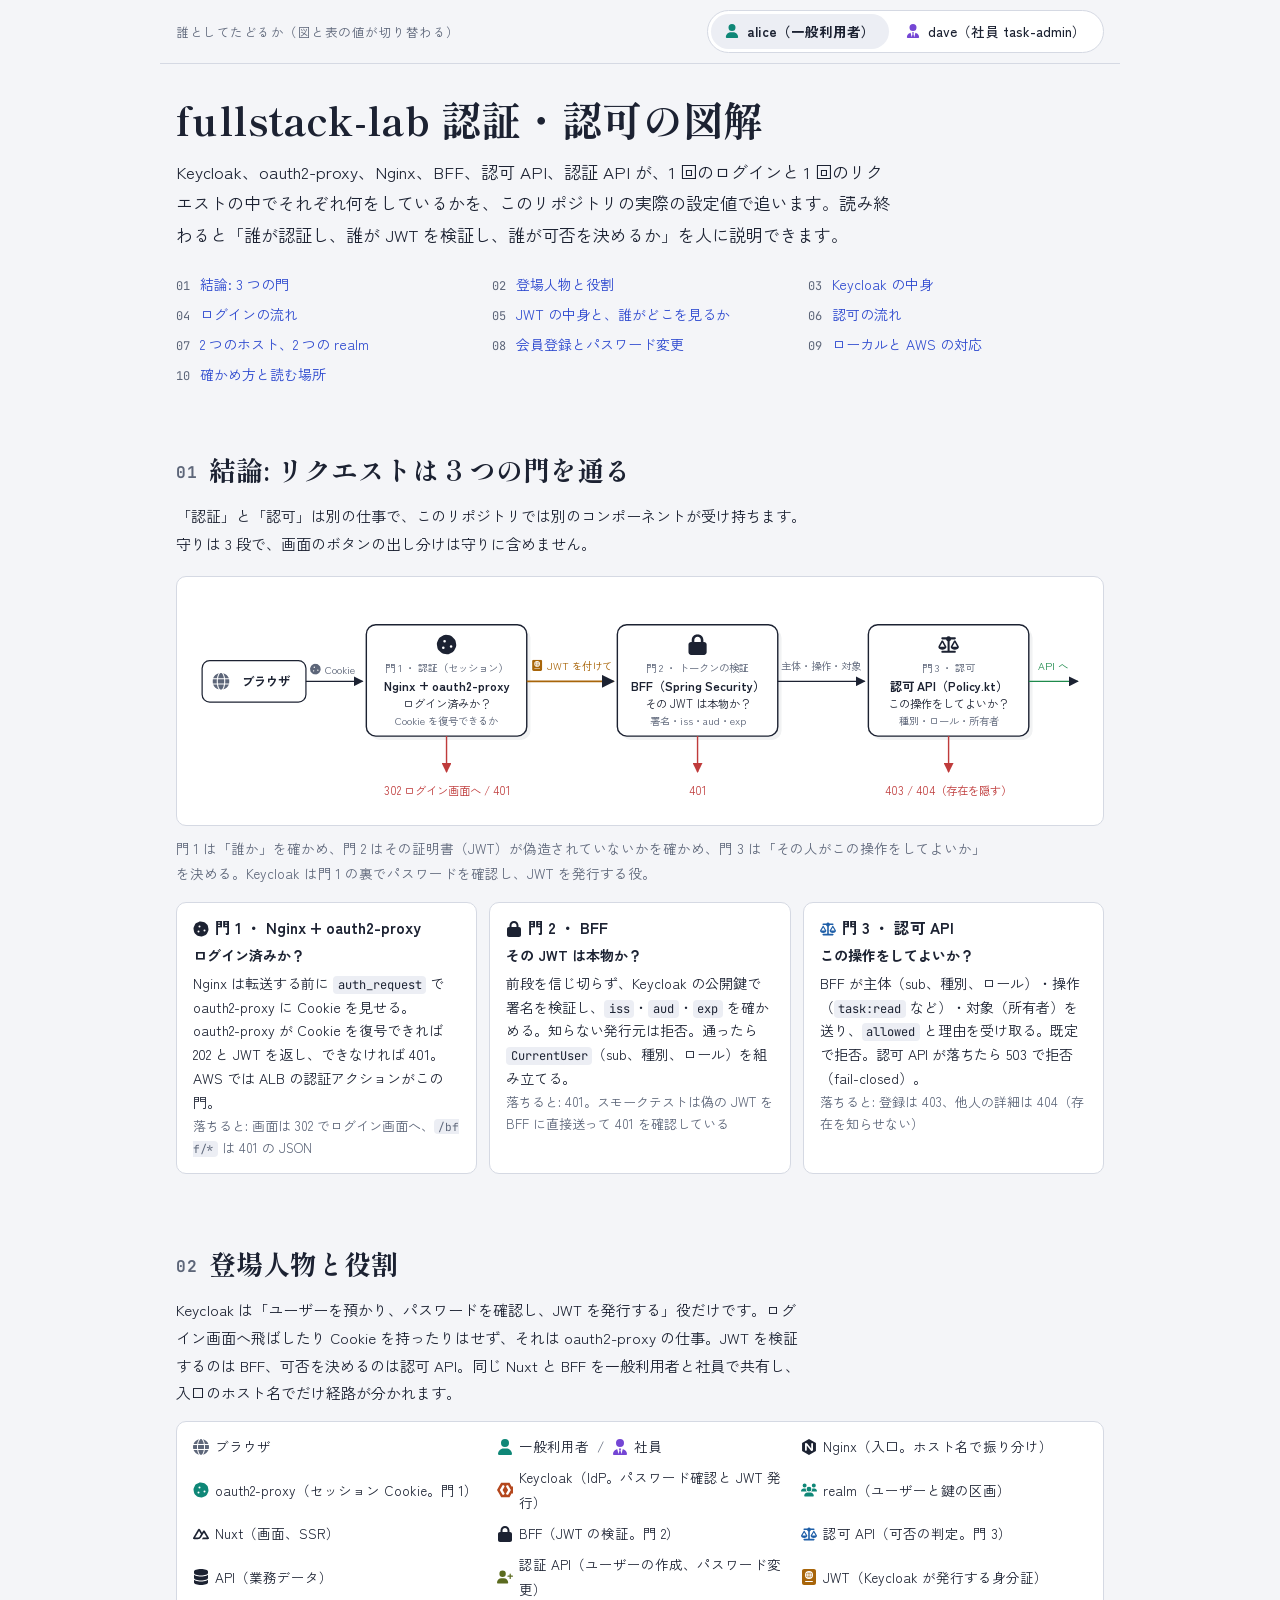
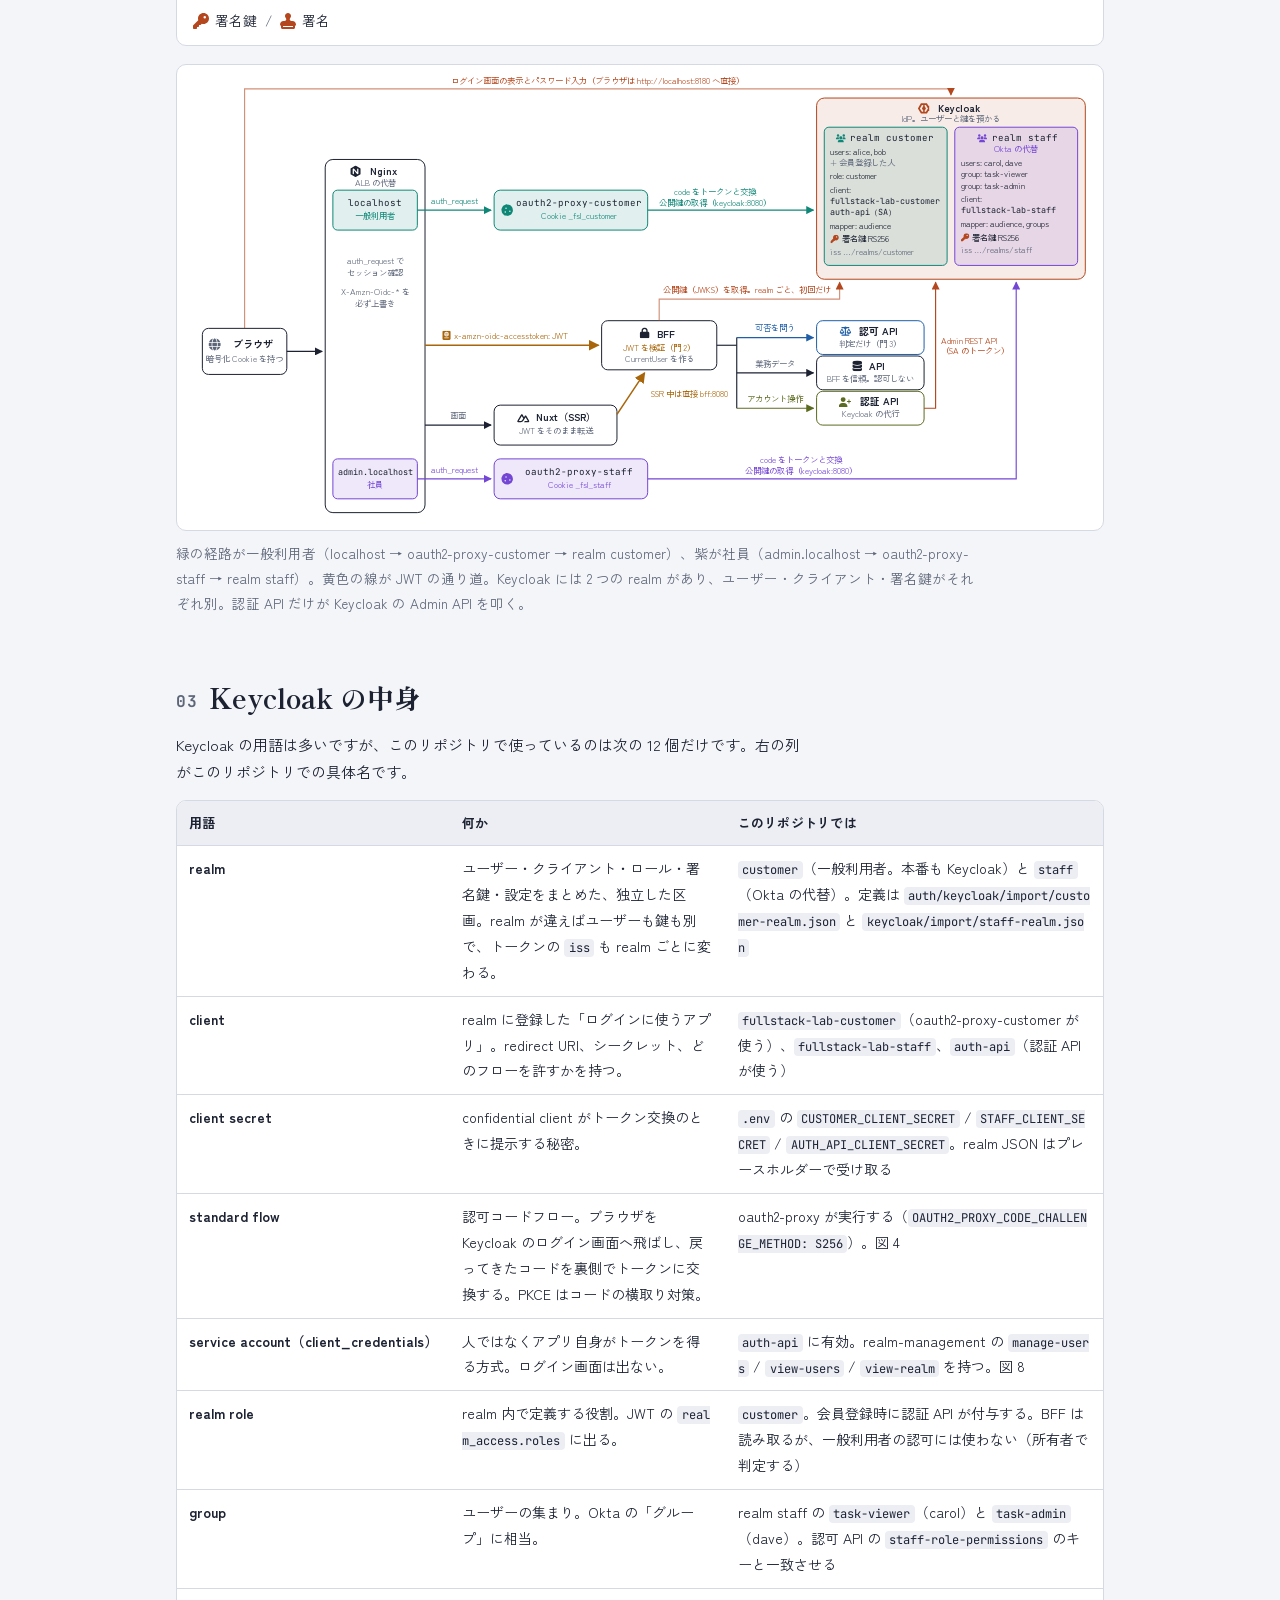
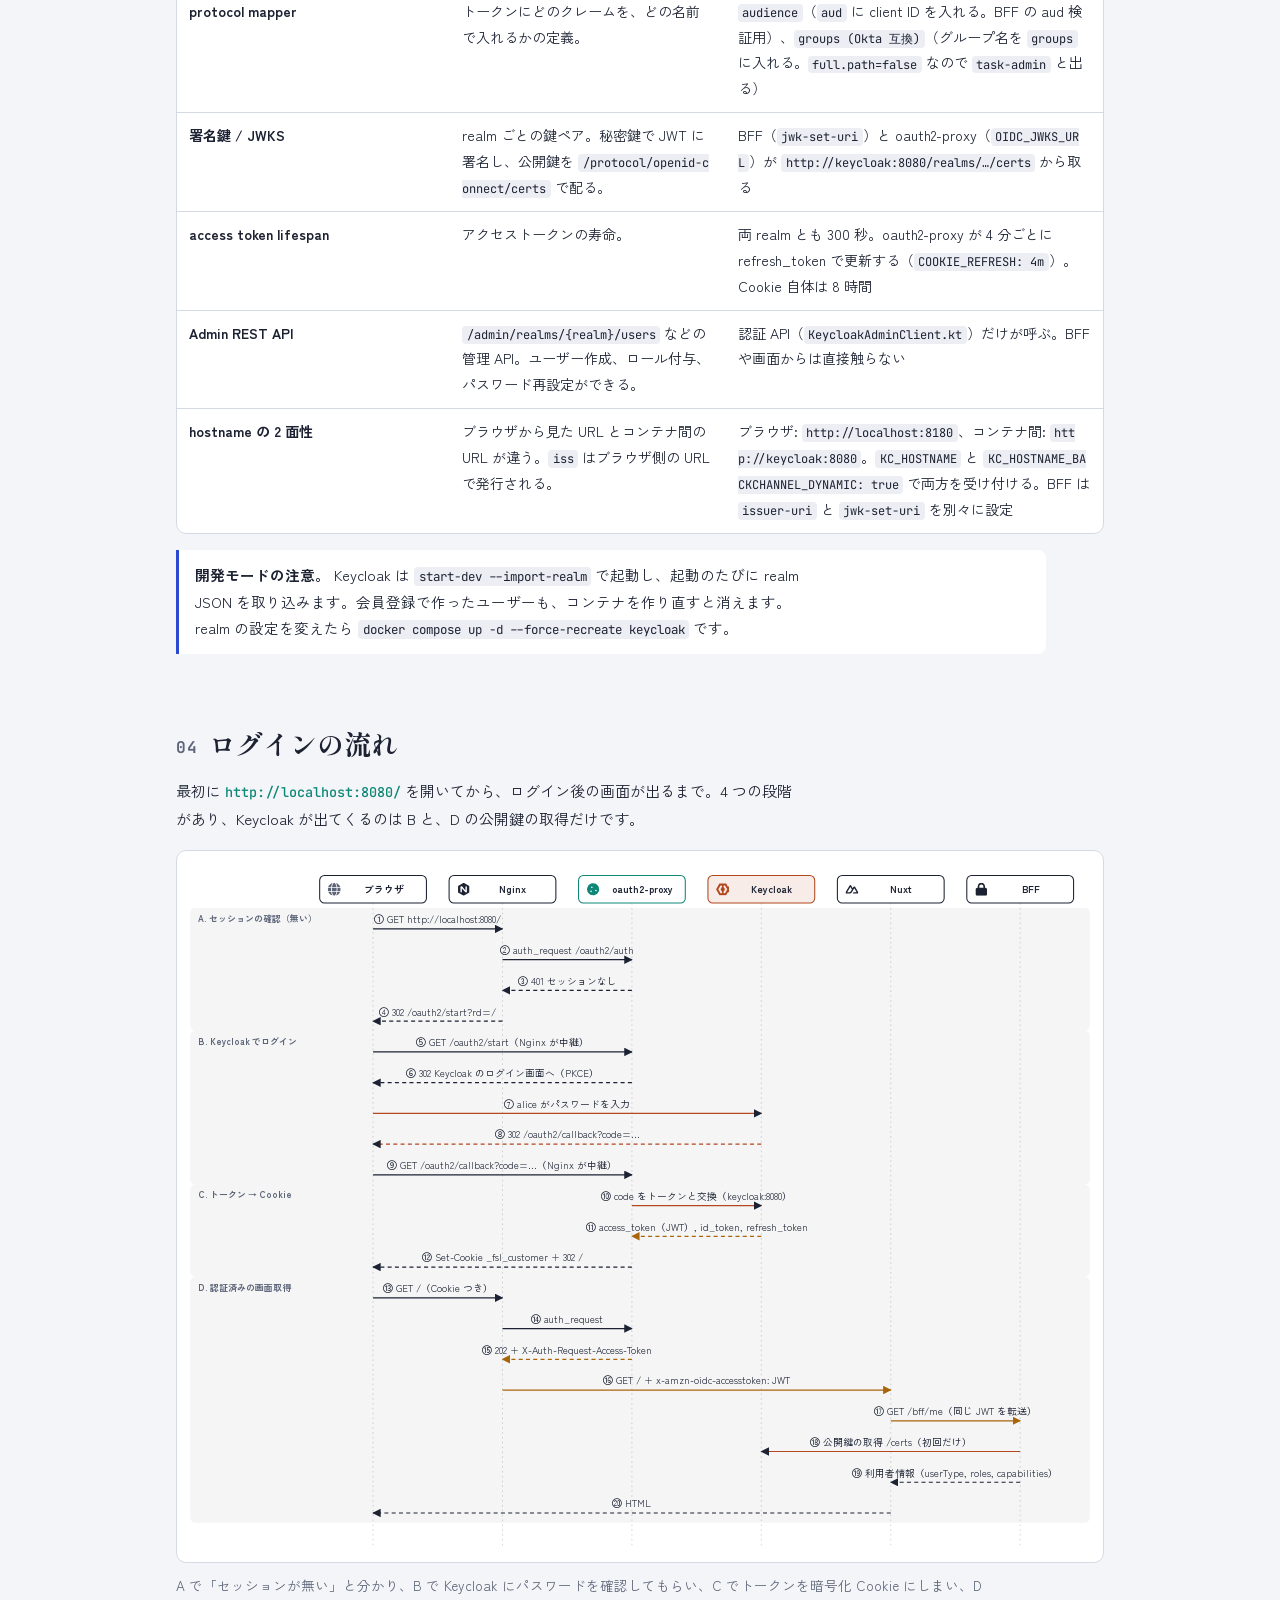
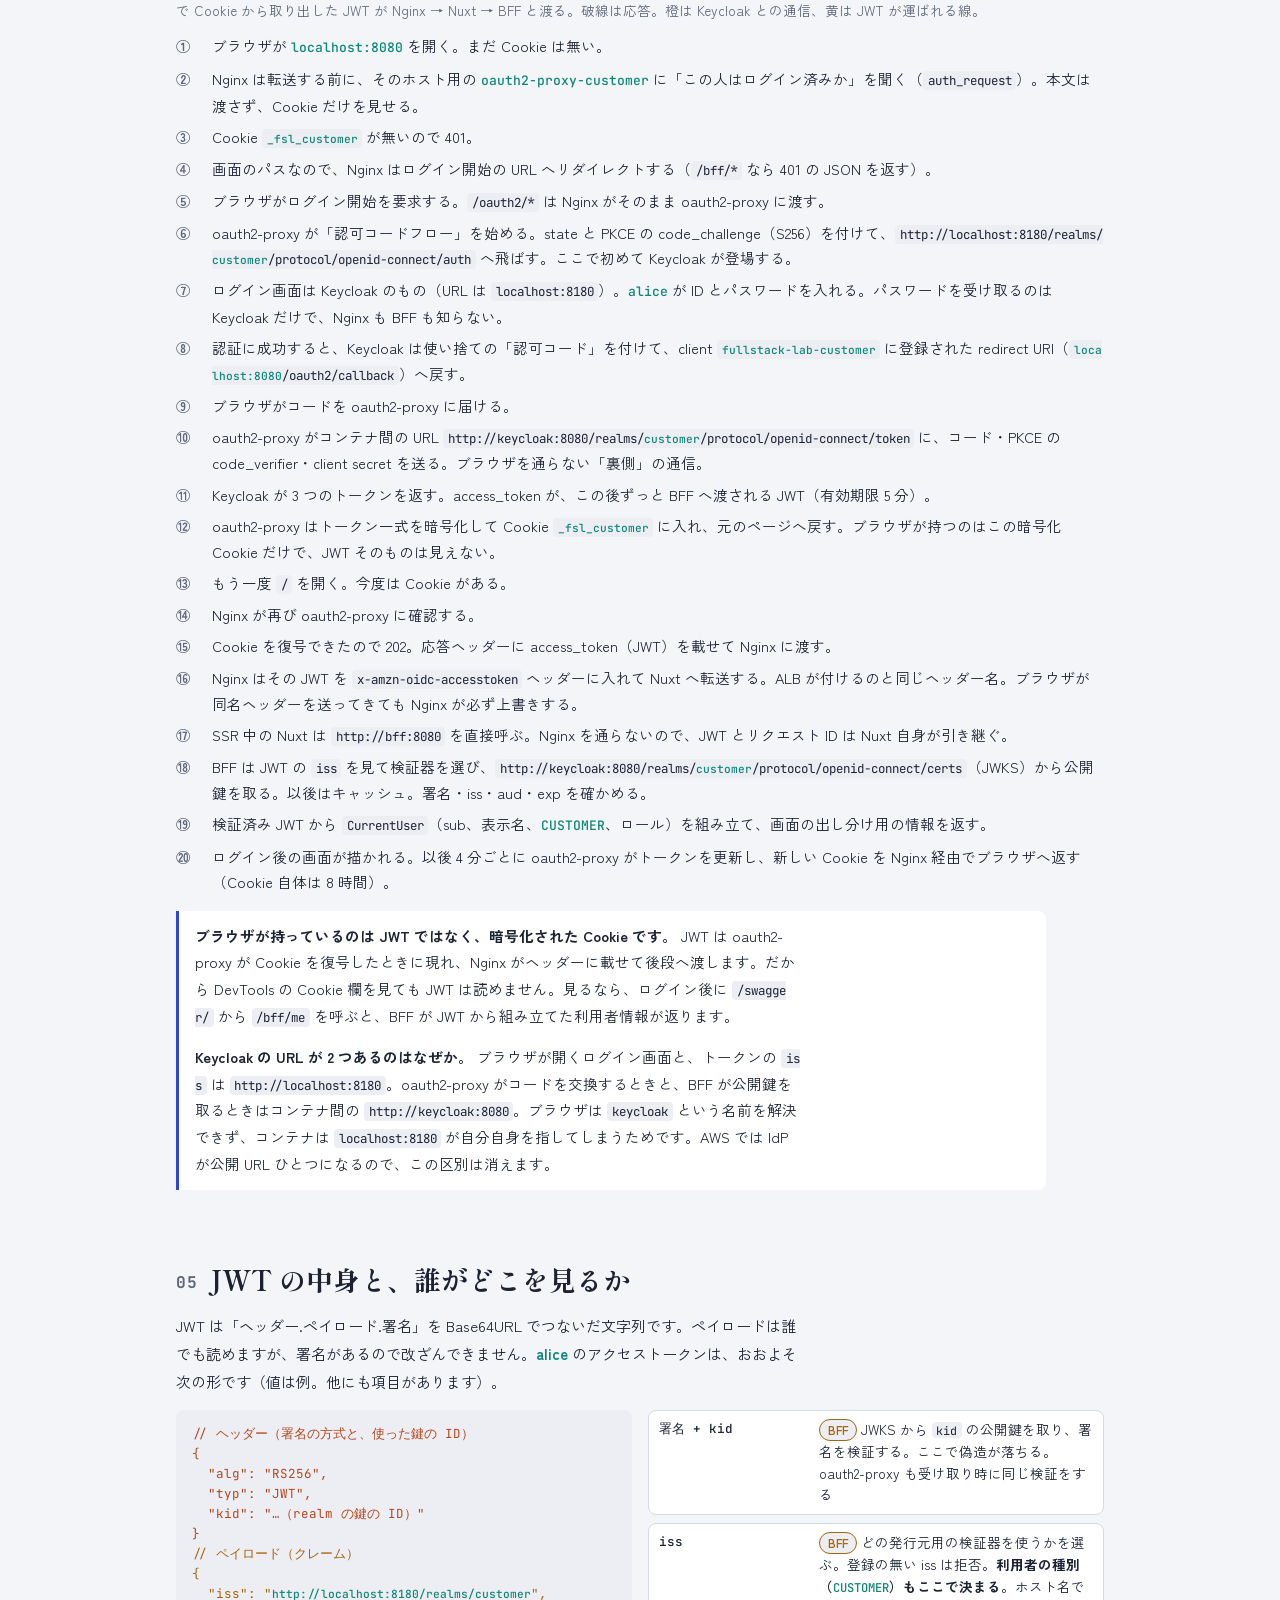
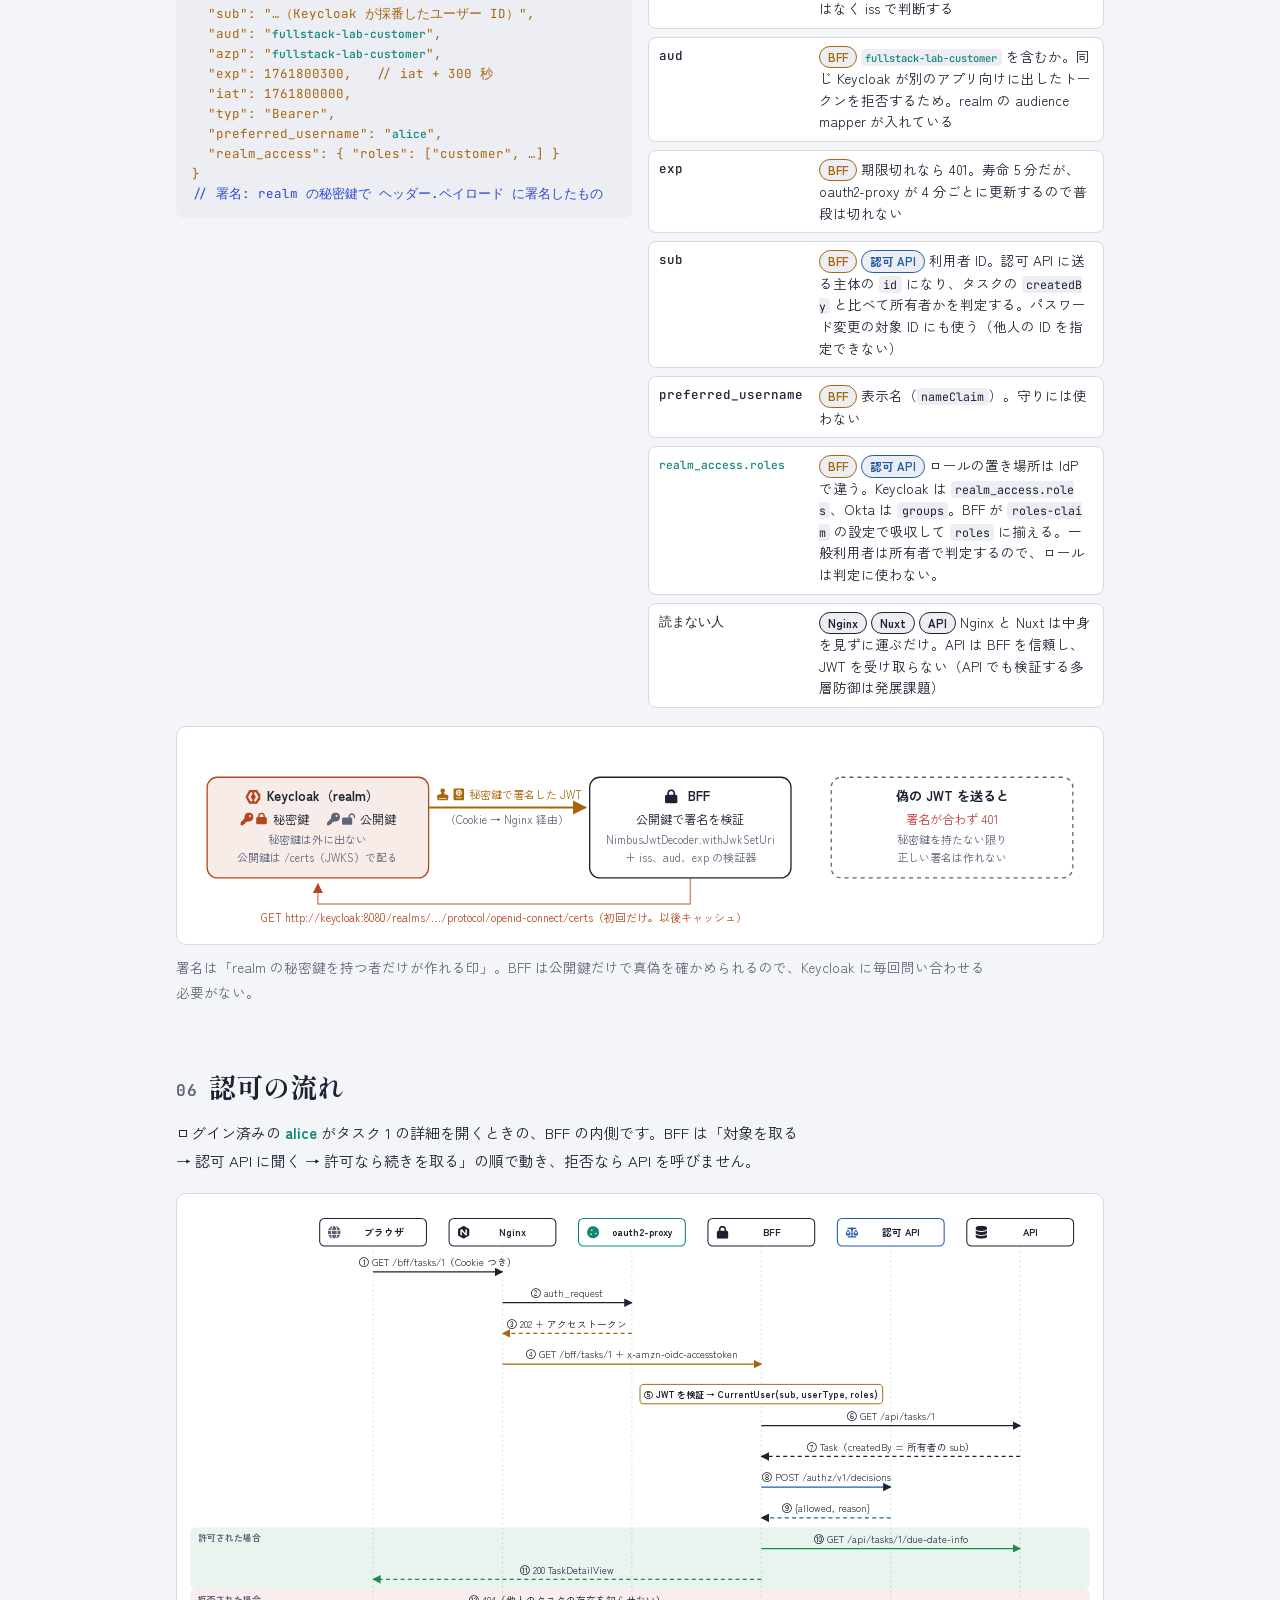
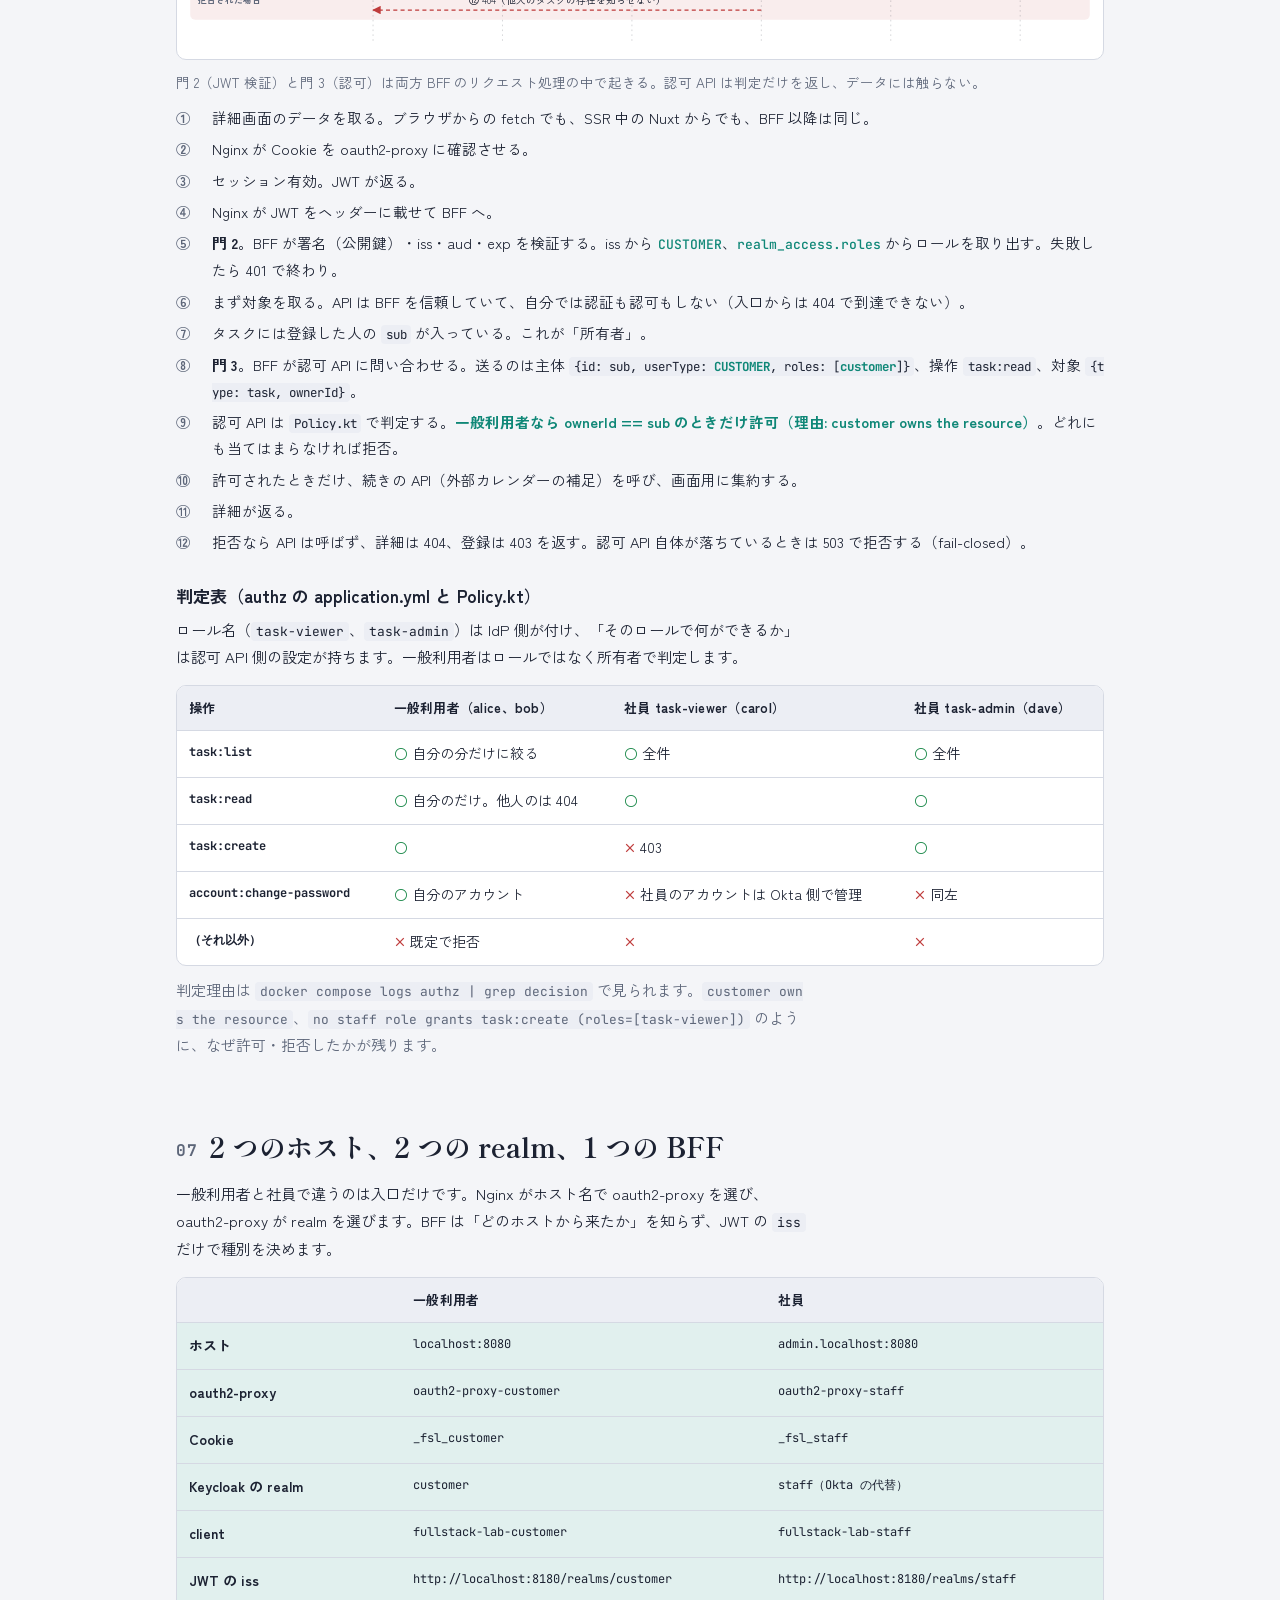
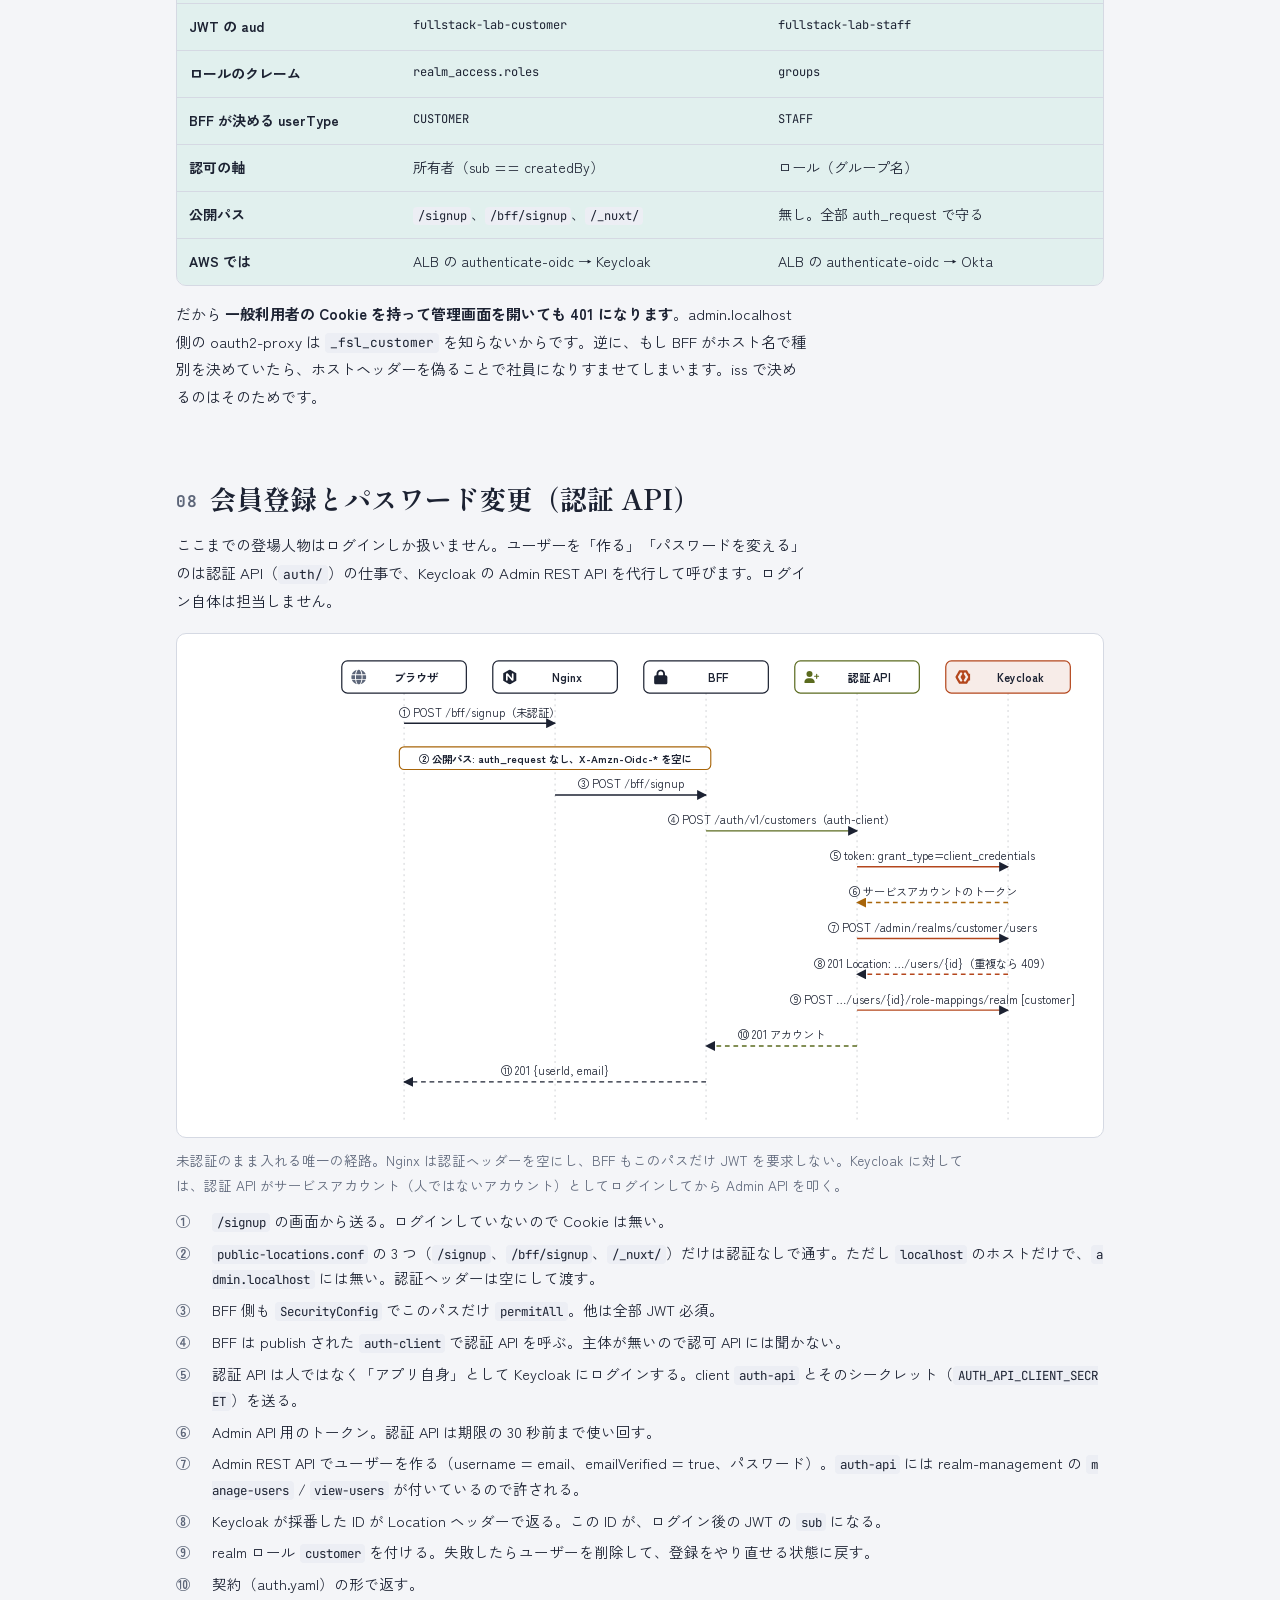
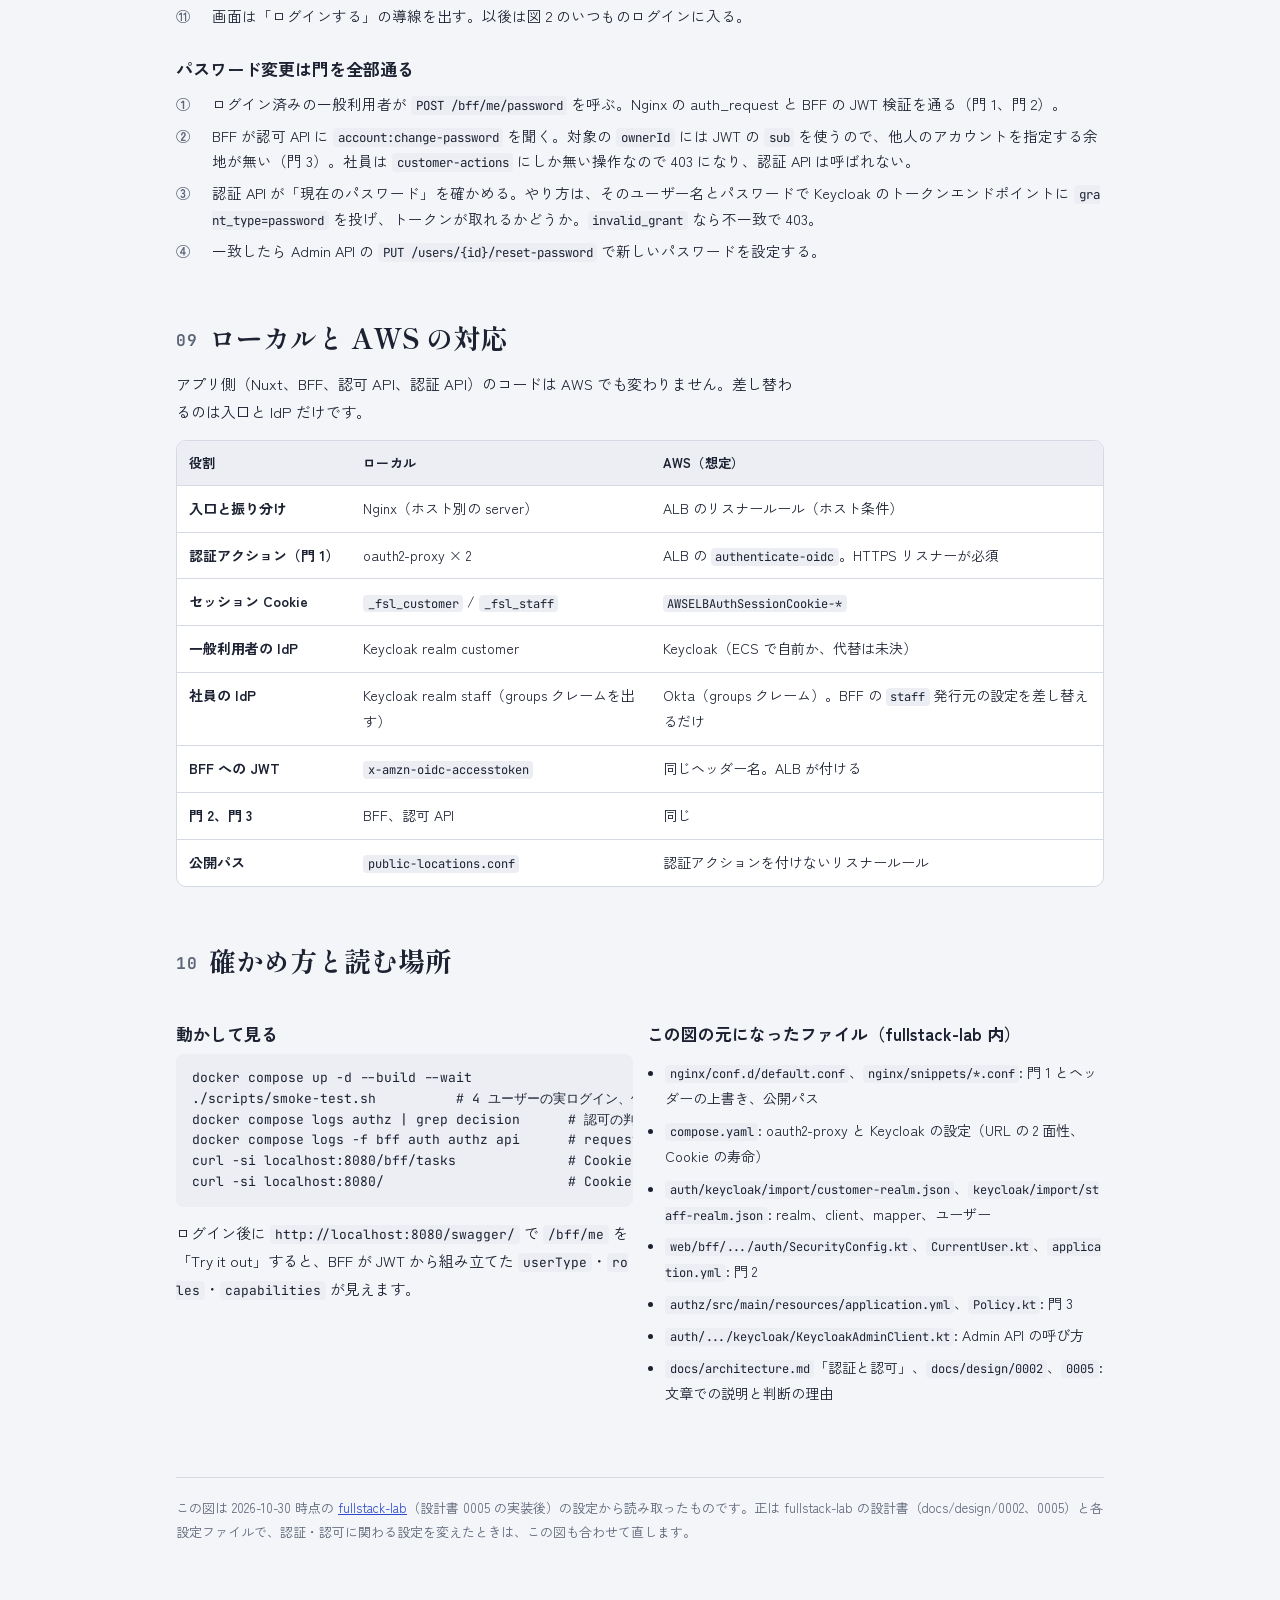
==== commit 60f4a4a9: "docs: 認証・認可の図にアイコンを入れる（Font Awesome Free と Simple Icons、凡例を追加） 図の登場人物（ブラウザ、Nginx、oauth2-proxy、Keyclo" ====
--- a/auth/authentication-authorization.html
+++ b/auth/authentication-authorization.html
@@ -4,7 +4,8 @@
 <meta charset="utf-8">
 <meta name="viewport" content="width=device-width, initial-scale=1, viewport-fit=cover">
 <!-- fullstack-lab の認証・認可（Keycloak、oauth2-proxy、Nginx、BFF、認可 API、認証 API）を図解する単体の HTML。
-     外部に依存するのは Google Fonts だけで、読めなくても代替フォントで表示できる。 -->
+     外部に依存するのは Google Fonts だけで、読めなくても代替フォントで表示できる。
+     アイコンは Font Awesome Free と Simple Icons の SVG パスを <body> 先頭の <symbol> に取り込み、<use> で参照する（出典はそこに書く）。 -->
 <title>fullstack-lab 認証・認可の図解</title>
 <link rel="stylesheet" href="https://fonts.googleapis.com/css2?family=Zen+Kaku+Gothic+New:wght@400;500;700&family=Shippori+Mincho+B1:wght@700&family=JetBrains+Mono:wght@400;500&display=swap">
 <style>
@@ -81,9 +82,7 @@
 .bar .label { font-size: 12.5px; color: var(--muted); letter-spacing: 0.04em; }
 .persona { display: inline-flex; border: 1px solid var(--line); border-radius: 999px; padding: 3px; background: var(--surface); gap: 3px; }
 .persona button { font: inherit; font-size: 13.5px; font-weight: 500; padding: 5px 14px; border-radius: 999px; border: 0; background: transparent; color: var(--fg); cursor: pointer; display: inline-flex; align-items: center; gap: 8px; }
-.persona button .dot { width: 9px; height: 9px; border-radius: 50%; background: var(--line); }
-.persona button[data-persona="c"] .dot { background: var(--c); }
-.persona button[data-persona="s"] .dot { background: var(--s); }
+.persona button svg.ic { width: 14px; height: 14px; margin-right: 0; vertical-align: -2px; }
 .persona button[aria-pressed="true"] { background: var(--surface-2); font-weight: 700; }
 .persona button:focus-visible { outline: 2px solid var(--accent); outline-offset: 2px; }
 .v { font-weight: 700; }
@@ -170,6 +169,16 @@
 svg .gate { fill: var(--surface); stroke: currentColor; stroke-width: 1.5; }
 svg .gate-shadow { fill: currentColor; fill-opacity: 0.06; }
 
+/* アイコン: body 先頭の <symbol> を <use> で参照する。fill は文字色、クラスで経路の色にする */
+.ic { fill: currentColor; }
+.ic.c { fill: var(--c); } .ic.s { fill: var(--s); } .ic.k { fill: var(--k); } .ic.z { fill: var(--z); } .ic.au { fill: var(--au); }
+.ic.jwt { fill: var(--jwt); } .ic.m { fill: var(--muted); } .ic.ng { fill: var(--ng); }
+svg.ic { width: 16px; height: 16px; vertical-align: -3px; margin-right: 6px; flex: none; }
+.legend { list-style: none; display: grid; grid-template-columns: repeat(auto-fill, minmax(230px, 1fr)); gap: 6px 18px; margin: 14px 0 4px; padding: 12px 16px; border: 1px solid var(--line); border-radius: 10px; background: var(--surface); font-size: 13.5px; }
+.legend li { display: flex; align-items: center; gap: 6px; }
+.legend li svg.ic { margin-right: 0; }
+.legend .w { color: var(--muted); margin: 0 2px; }
+
 /* 手順の一覧 */
 ol.steps { list-style: none; padding: 0; margin: 10px 0 0; display: grid; gap: 6px; max-width: 62em; }
 ol.steps li { display: grid; grid-template-columns: 28px 1fr; gap: 8px; font-size: 14.5px; line-height: 1.75; }
@@ -228,12 +237,36 @@
 </head>
 <body>
 
+<!-- アイコンの定義。図と本文から <use href="#i-…"> で参照する。fill は <use> に付けたクラス（.ic .ic.k など）で決まる。
+     Font Awesome Free 6.7.2（solid）: globe, user, user-tie, users, cookie, lock, lock-open, key, stamp, passport, scale-balanced, database, user-plus
+       https://fontawesome.com — License https://fontawesome.com/license/free（Icons: CC BY 4.0）Copyright 2024 Fonticons, Inc.
+     Simple Icons 16.36.0: nginx, keycloak, nuxt
+       https://simpleicons.org — CC0 1.0。ロゴの扱いは各ブランドのガイドラインに従う -->
+<svg width="0" height="0" style="position:absolute" aria-hidden="true" focusable="false">
+  <symbol id="i-globe" viewBox="0 0 512 512"><path d="M352 256c0 22.2-1.2 43.6-3.3 64l-185.3 0c-2.2-20.4-3.3-41.8-3.3-64s1.2-43.6 3.3-64l185.3 0c2.2 20.4 3.3 41.8 3.3 64zm28.8-64l123.1 0c5.3 20.5 8.1 41.9 8.1 64s-2.8 43.5-8.1 64l-123.1 0c2.1-20.6 3.2-42 3.2-64s-1.1-43.4-3.2-64zm112.6-32l-116.7 0c-10-63.9-29.8-117.4-55.3-151.6c78.3 20.7 142 77.5 171.9 151.6zm-149.1 0l-176.6 0c6.1-36.4 15.5-68.6 27-94.7c10.5-23.6 22.2-40.7 33.5-51.5C239.4 3.2 248.7 0 256 0s16.6 3.2 27.8 13.8c11.3 10.8 23 27.9 33.5 51.5c11.6 26 20.9 58.2 27 94.7zm-209 0L18.6 160C48.6 85.9 112.2 29.1 190.6 8.4C165.1 42.6 145.3 96.1 135.3 160zM8.1 192l123.1 0c-2.1 20.6-3.2 42-3.2 64s1.1 43.4 3.2 64L8.1 320C2.8 299.5 0 278.1 0 256s2.8-43.5 8.1-64zM194.7 446.6c-11.6-26-20.9-58.2-27-94.6l176.6 0c-6.1 36.4-15.5 68.6-27 94.6c-10.5 23.6-22.2 40.7-33.5 51.5C272.6 508.8 263.3 512 256 512s-16.6-3.2-27.8-13.8c-11.3-10.8-23-27.9-33.5-51.5zM135.3 352c10 63.9 29.8 117.4 55.3 151.6C112.2 482.9 48.6 426.1 18.6 352l116.7 0zm358.1 0c-30 74.1-93.6 130.9-171.9 151.6c25.5-34.2 45.2-87.7 55.3-151.6l116.7 0z"/></symbol>
+  <symbol id="i-user" viewBox="0 0 448 512"><path d="M224 256A128 128 0 1 0 224 0a128 128 0 1 0 0 256zm-45.7 48C79.8 304 0 383.8 0 482.3C0 498.7 13.3 512 29.7 512l388.6 0c16.4 0 29.7-13.3 29.7-29.7C448 383.8 368.2 304 269.7 304l-91.4 0z"/></symbol>
+  <symbol id="i-user-tie" viewBox="0 0 448 512"><path d="M96 128a128 128 0 1 0 256 0A128 128 0 1 0 96 128zm94.5 200.2l18.6 31L175.8 483.1l-36-146.9c-2-8.1-9.8-13.4-17.9-11.3C51.9 342.4 0 405.8 0 481.3c0 17 13.8 30.7 30.7 30.7l131.7 0c0 0 0 0 .1 0l5.5 0 112 0 5.5 0c0 0 0 0 .1 0l131.7 0c17 0 30.7-13.8 30.7-30.7c0-75.5-51.9-138.9-121.9-156.4c-8.1-2-15.9 3.3-17.9 11.3l-36 146.9L238.9 359.2l18.6-31c6.4-10.7-1.3-24.2-13.7-24.2L224 304l-19.7 0c-12.4 0-20.1 13.6-13.7 24.2z"/></symbol>
+  <symbol id="i-users" viewBox="0 0 640 512"><path d="M144 0a80 80 0 1 1 0 160A80 80 0 1 1 144 0zM512 0a80 80 0 1 1 0 160A80 80 0 1 1 512 0zM0 298.7C0 239.8 47.8 192 106.7 192l42.7 0c15.9 0 31 3.5 44.6 9.7c-1.3 7.2-1.9 14.7-1.9 22.3c0 38.2 16.8 72.5 43.3 96c-.2 0-.4 0-.7 0L21.3 320C9.6 320 0 310.4 0 298.7zM405.3 320c-.2 0-.4 0-.7 0c26.6-23.5 43.3-57.8 43.3-96c0-7.6-.7-15-1.9-22.3c13.6-6.3 28.7-9.7 44.6-9.7l42.7 0C592.2 192 640 239.8 640 298.7c0 11.8-9.6 21.3-21.3 21.3l-213.3 0zM224 224a96 96 0 1 1 192 0 96 96 0 1 1 -192 0zM128 485.3C128 411.7 187.7 352 261.3 352l117.3 0C452.3 352 512 411.7 512 485.3c0 14.7-11.9 26.7-26.7 26.7l-330.7 0c-14.7 0-26.7-11.9-26.7-26.7z"/></symbol>
+  <symbol id="i-cookie" viewBox="0 0 512 512"><path d="M247.2 17c-22.1-3.1-44.6 .9-64.4 11.4l-74 39.5C89.1 78.4 73.2 94.9 63.4 115L26.7 190.6c-9.8 20.1-13 42.9-9.1 64.9l14.5 82.8c3.9 22.1 14.6 42.3 30.7 57.9l60.3 58.4c16.1 15.6 36.6 25.6 58.7 28.7l83 11.7c22.1 3.1 44.6-.9 64.4-11.4l74-39.5c19.7-10.5 35.6-27 45.4-47.2l36.7-75.5c9.8-20.1 13-42.9 9.1-64.9l-14.6-82.8c-3.9-22.1-14.6-42.3-30.7-57.9L388.9 57.5c-16.1-15.6-36.6-25.6-58.7-28.7L247.2 17zM208 144a32 32 0 1 1 0 64 32 32 0 1 1 0-64zM144 336a32 32 0 1 1 64 0 32 32 0 1 1 -64 0zm224-64a32 32 0 1 1 0 64 32 32 0 1 1 0-64z"/></symbol>
+  <symbol id="i-lock" viewBox="0 0 448 512"><path d="M144 144l0 48 160 0 0-48c0-44.2-35.8-80-80-80s-80 35.8-80 80zM80 192l0-48C80 64.5 144.5 0 224 0s144 64.5 144 144l0 48 16 0c35.3 0 64 28.7 64 64l0 192c0 35.3-28.7 64-64 64L64 512c-35.3 0-64-28.7-64-64L0 256c0-35.3 28.7-64 64-64l16 0z"/></symbol>
+  <symbol id="i-lock-open" viewBox="0 0 576 512"><path d="M352 144c0-44.2 35.8-80 80-80s80 35.8 80 80l0 48c0 17.7 14.3 32 32 32s32-14.3 32-32l0-48C576 64.5 511.5 0 432 0S288 64.5 288 144l0 48L64 192c-35.3 0-64 28.7-64 64L0 448c0 35.3 28.7 64 64 64l320 0c35.3 0 64-28.7 64-64l0-192c0-35.3-28.7-64-64-64l-32 0 0-48z"/></symbol>
+  <symbol id="i-key" viewBox="0 0 512 512"><path d="M336 352c97.2 0 176-78.8 176-176S433.2 0 336 0S160 78.8 160 176c0 18.7 2.9 36.8 8.3 53.7L7 391c-4.5 4.5-7 10.6-7 17l0 80c0 13.3 10.7 24 24 24l80 0c13.3 0 24-10.7 24-24l0-40 40 0c13.3 0 24-10.7 24-24l0-40 40 0c6.4 0 12.5-2.5 17-7l33.3-33.3c16.9 5.4 35 8.3 53.7 8.3zM376 96a40 40 0 1 1 0 80 40 40 0 1 1 0-80z"/></symbol>
+  <symbol id="i-stamp" viewBox="0 0 512 512"><path d="M312 201.8c0-17.4 9.2-33.2 19.9-47C344.5 138.5 352 118.1 352 96c0-53-43-96-96-96s-96 43-96 96c0 22.1 7.5 42.5 20.1 58.8c10.7 13.8 19.9 29.6 19.9 47c0 29.9-24.3 54.2-54.2 54.2L112 256C50.1 256 0 306.1 0 368c0 20.9 13.4 38.7 32 45.3L32 464c0 26.5 21.5 48 48 48l352 0c26.5 0 48-21.5 48-48l0-50.7c18.6-6.6 32-24.4 32-45.3c0-61.9-50.1-112-112-112l-33.8 0c-29.9 0-54.2-24.3-54.2-54.2zM416 416l0 32L96 448l0-32 320 0z"/></symbol>
+  <symbol id="i-passport" viewBox="0 0 448 512"><path d="M0 64C0 28.7 28.7 0 64 0L384 0c35.3 0 64 28.7 64 64l0 384c0 35.3-28.7 64-64 64L64 512c-35.3 0-64-28.7-64-64L0 64zM183 278.8c-27.9-13.2-48.4-39.4-53.7-70.8l39.1 0c1.6 30.4 7.7 53.8 14.6 70.8zm41.3 9.2l-.3 0-.3 0c-2.4-3.5-5.7-8.9-9.1-16.5c-6-13.6-12.4-34.3-14.2-63.5l47.1 0c-1.8 29.2-8.1 49.9-14.2 63.5c-3.4 7.6-6.7 13-9.1 16.5zm40.7-9.2c6.8-17.1 12.9-40.4 14.6-70.8l39.1 0c-5.3 31.4-25.8 57.6-53.7 70.8zM279.6 176c-1.6-30.4-7.7-53.8-14.6-70.8c27.9 13.2 48.4 39.4 53.7 70.8l-39.1 0zM223.7 96l.3 0 .3 0c2.4 3.5 5.7 8.9 9.1 16.5c6 13.6 12.4 34.3 14.2 63.5l-47.1 0c1.8-29.2 8.1-49.9 14.2-63.5c3.4-7.6 6.7-13 9.1-16.5zM183 105.2c-6.8 17.1-12.9 40.4-14.6 70.8l-39.1 0c5.3-31.4 25.8-57.6 53.7-70.8zM352 192A128 128 0 1 0 96 192a128 128 0 1 0 256 0zM112 384c-8.8 0-16 7.2-16 16s7.2 16 16 16l224 0c8.8 0 16-7.2 16-16s-7.2-16-16-16l-224 0z"/></symbol>
+  <symbol id="i-scale-balanced" viewBox="0 0 640 512"><path d="M384 32l128 0c17.7 0 32 14.3 32 32s-14.3 32-32 32L398.4 96c-5.2 25.8-22.9 47.1-46.4 57.3L352 448l160 0c17.7 0 32 14.3 32 32s-14.3 32-32 32l-192 0-192 0c-17.7 0-32-14.3-32-32s14.3-32 32-32l160 0 0-294.7c-23.5-10.3-41.2-31.6-46.4-57.3L128 96c-17.7 0-32-14.3-32-32s14.3-32 32-32l128 0c14.6-19.4 37.8-32 64-32s49.4 12.6 64 32zm55.6 288l144.9 0L512 195.8 439.6 320zM512 416c-62.9 0-115.2-34-126-78.9c-2.6-11 1-22.3 6.7-32.1l95.2-163.2c5-8.6 14.2-13.8 24.1-13.8s19.1 5.3 24.1 13.8l95.2 163.2c5.7 9.8 9.3 21.1 6.7 32.1C627.2 382 574.9 416 512 416zM126.8 195.8L54.4 320l144.9 0L126.8 195.8zM.9 337.1c-2.6-11 1-22.3 6.7-32.1l95.2-163.2c5-8.6 14.2-13.8 24.1-13.8s19.1 5.3 24.1 13.8l95.2 163.2c5.7 9.8 9.3 21.1 6.7 32.1C242 382 189.7 416 126.8 416S11.7 382 .9 337.1z"/></symbol>
+  <symbol id="i-database" viewBox="0 0 448 512"><path d="M448 80l0 48c0 44.2-100.3 80-224 80S0 172.2 0 128L0 80C0 35.8 100.3 0 224 0S448 35.8 448 80zM393.2 214.7c20.8-7.4 39.9-16.9 54.8-28.6L448 288c0 44.2-100.3 80-224 80S0 332.2 0 288L0 186.1c14.9 11.8 34 21.2 54.8 28.6C99.7 230.7 159.5 240 224 240s124.3-9.3 169.2-25.3zM0 346.1c14.9 11.8 34 21.2 54.8 28.6C99.7 390.7 159.5 400 224 400s124.3-9.3 169.2-25.3c20.8-7.4 39.9-16.9 54.8-28.6l0 85.9c0 44.2-100.3 80-224 80S0 476.2 0 432l0-85.9z"/></symbol>
+  <symbol id="i-user-plus" viewBox="0 0 640 512"><path d="M96 128a128 128 0 1 1 256 0A128 128 0 1 1 96 128zM0 482.3C0 383.8 79.8 304 178.3 304l91.4 0C368.2 304 448 383.8 448 482.3c0 16.4-13.3 29.7-29.7 29.7L29.7 512C13.3 512 0 498.7 0 482.3zM504 312l0-64-64 0c-13.3 0-24-10.7-24-24s10.7-24 24-24l64 0 0-64c0-13.3 10.7-24 24-24s24 10.7 24 24l0 64 64 0c13.3 0 24 10.7 24 24s-10.7 24-24 24l-64 0 0 64c0 13.3-10.7 24-24 24s-24-10.7-24-24z"/></symbol>
+  <symbol id="i-nginx" viewBox="0 0 24 24"><path d="M12 0L1.605 6v12L12 24l10.395-6V6L12 0zm6 16.59c0 .705-.646 1.29-1.529 1.29-.631 0-1.351-.255-1.801-.81l-6-7.141v6.66c0 .721-.57 1.29-1.274 1.29H7.32c-.721 0-1.29-.6-1.29-1.29V7.41c0-.705.63-1.29 1.5-1.29.646 0 1.38.255 1.83.81l5.97 7.141V7.41c0-.721.6-1.29 1.29-1.29h.075c.72 0 1.29.6 1.29 1.29v9.18H18z"/></symbol>
+  <symbol id="i-keycloak" viewBox="0 0 24 24"><path d="m18.742 1.182-12.493.002C4.155 4.784 2.079 8.393 0 12.002c2.071 3.612 4.162 7.214 6.252 10.816l12.49-.004 3.089-5.404h2.158v-.002H24L23.996 6.59h-2.168zM8.327 4.792h2.081l1.04 1.8-3.12 5.413 3.117 5.403-1.035 1.81H8.327a2047.566 2047.566 0 0 0-4.168-7.204C5.547 9.606 6.937 7.2 8.327 4.792Zm6.241 0 2.086.003c1.393 2.405 2.78 4.813 4.166 7.222l-4.167 7.2h-2.08c-.382-.562-1.038-1.808-1.038-1.808l3.123-5.405-3.124-5.413z"/></symbol>
+  <symbol id="i-nuxt" viewBox="0 0 24 24"><path d="M13.4642 19.8295h8.9218c.2834 0 .5618-.0723.8072-.2098a1.5899 1.5899 0 0 0 .5908-.5732 1.5293 1.5293 0 0 0 .216-.783 1.529 1.529 0 0 0-.2167-.7828L17.7916 7.4142a1.5904 1.5904 0 0 0-.5907-.573 1.6524 1.6524 0 0 0-.807-.2099c-.2833 0-.5616.0724-.807.2098a1.5904 1.5904 0 0 0-.5907.5731L13.4642 9.99l-2.9954-5.0366a1.5913 1.5913 0 0 0-.591-.573 1.6533 1.6533 0 0 0-.8071-.2098c-.2834 0-.5617.0723-.8072.2097a1.5913 1.5913 0 0 0-.591.573L.2168 17.4808A1.5292 1.5292 0 0 0 0 18.2635c-.0001.2749.0744.545.216.783a1.59 1.59 0 0 0 .5908.5732c.2454.1375.5238.2098.8072.2098h5.6003c2.219 0 3.8554-.9454 4.9813-2.7899l2.7337-4.5922L16.3935 9.99l4.3944 7.382h-5.8586ZM7.123 17.3694l-3.9083-.0009 5.8586-9.8421 2.9232 4.921-1.9572 3.2892c-.7478 1.1967-1.5972 1.6328-2.9163 1.6328z"/></symbol>
+</svg>
+
 <div class="wrap">
 <div class="bar"><div class="bar-in">
   <span class="label">誰としてたどるか（図と表の値が切り替わる）</span>
   <div class="persona" role="group" aria-label="利用者の切り替え">
-    <button type="button" id="persona-c" data-persona="c" aria-pressed="true"><span class="dot"></span>alice（一般利用者）</button>
-    <button type="button" id="persona-s" data-persona="s" aria-pressed="false"><span class="dot"></span>dave（社員 task-admin）</button>
+    <button type="button" id="persona-c" data-persona="c" aria-pressed="true"><svg class="ic c" aria-hidden="true"><use href="#i-user"/></svg>alice（一般利用者）</button>
+    <button type="button" id="persona-s" data-persona="s" aria-pressed="false"><svg class="ic s" aria-hidden="true"><use href="#i-user-tie"/></svg>dave（社員 task-admin）</button>
   </div>
 </div></div>
 
@@ -259,48 +292,54 @@
 
 <figure>
 <div class="fig-scroll">
-<svg viewBox="0 0 960 230" role="img" aria-label="リクエストが Nginx、BFF、認可 API の 3 つの門を順に通り、各門で落ちると 302 か 401、401、403 か 404 が返る" class="arch" style="min-width:640px">
+<svg viewBox="0 0 960 242" role="img" aria-label="リクエストが Nginx、BFF、認可 API の 3 つの門を順に通り、各門で落ちると 302 か 401、401、403 か 404 が返る" class="arch" style="min-width:640px">
   <defs>
     <marker id="arr-g" viewBox="0 0 10 10" refX="9" refY="5" markerWidth="7" markerHeight="7" orient="auto"><path d="M0 0L10 5L0 10z" class="mk"/></marker>
     <marker id="arr-g-ng" viewBox="0 0 10 10" refX="9" refY="5" markerWidth="7" markerHeight="7" orient="auto"><path d="M0 0L10 5L0 10z" class="mk mk-ng"/></marker>
   </defs>
-  <rect x="16" y="78" width="96" height="44" rx="8" class="box"/>
-  <text x="64" y="105" text-anchor="middle" class="t13">ブラウザ</text>
-  <line x1="112" y1="100" x2="186" y2="100" class="ln" marker-end="url(#arr-g)"/>
-  <text x="149" y="92" text-anchor="middle" class="t11 tm">Cookie</text>
-
-  <rect x="190" y="52" width="170" height="96" rx="10" class="gate-shadow" transform="translate(4,4)"/>
-  <rect x="190" y="52" width="170" height="96" rx="10" class="gate"/>
-  <text x="275" y="76" text-anchor="middle" class="t11 tm">門 1 ・ 認証（セッション）</text>
-  <text x="275" y="98" text-anchor="middle" class="t13">Nginx + oauth2-proxy</text>
-  <text x="275" y="118" text-anchor="middle" class="t12">ログイン済みか？</text>
-  <text x="275" y="136" text-anchor="middle" class="t11 tm">Cookie を復号できるか</text>
-  <line x1="275" y1="148" x2="275" y2="186" class="ln" style="stroke:var(--ng)" marker-end="url(#arr-g-ng)"/>
-  <text x="275" y="210" text-anchor="middle" class="t12 tng">302 ログイン画面へ / 401</text>
+  <rect x="16" y="78" width="110" height="44" rx="8" class="box"/>
+  <use href="#i-globe" class="ic m" x="27" y="91" width="18" height="18"/>
+  <text x="84" y="105" text-anchor="middle" class="t13">ブラウザ</text>
+  <line x1="126" y1="100" x2="186" y2="100" class="ln" marker-end="url(#arr-g)"/>
+  <use href="#i-cookie" class="ic m" x="130" y="81" width="12" height="12"/>
+  <text x="146" y="92" text-anchor="start" class="t11 tm">Cookie</text>
+
+  <rect x="190" y="40" width="170" height="118" rx="10" class="gate-shadow" transform="translate(4,4)"/>
+  <rect x="190" y="40" width="170" height="118" rx="10" class="gate"/>
+  <use href="#i-cookie" class="ic" x="264" y="50" width="22" height="22"/>
+  <text x="275" y="90" text-anchor="middle" class="t11 tm">門 1 ・ 認証（セッション）</text>
+  <text x="275" y="110" text-anchor="middle" class="t13">Nginx + oauth2-proxy</text>
+  <text x="275" y="128" text-anchor="middle" class="t12">ログイン済みか？</text>
+  <text x="275" y="146" text-anchor="middle" class="t11 tm">Cookie を復号できるか</text>
+  <line x1="275" y1="158" x2="275" y2="196" class="ln" style="stroke:var(--ng)" marker-end="url(#arr-g-ng)"/>
+  <text x="275" y="220" text-anchor="middle" class="t12 tng">302 ログイン画面へ / 401</text>
 
   <line x1="360" y1="100" x2="452" y2="100" class="ln jwt" marker-end="url(#arr-g)"/>
-  <text x="406" y="88" text-anchor="middle" class="t11 tj">JWT を付けて</text>
-
-  <rect x="456" y="52" width="170" height="96" rx="10" class="gate-shadow" transform="translate(4,4)"/>
-  <rect x="456" y="52" width="170" height="96" rx="10" class="gate"/>
-  <text x="541" y="76" text-anchor="middle" class="t11 tm">門 2 ・ トークンの検証</text>
-  <text x="541" y="98" text-anchor="middle" class="t13">BFF（Spring Security）</text>
-  <text x="541" y="118" text-anchor="middle" class="t12">その JWT は本物か？</text>
-  <text x="541" y="136" text-anchor="middle" class="t11 tm">署名・iss・aud・exp</text>
-  <line x1="541" y1="148" x2="541" y2="186" class="ln" style="stroke:var(--ng)" marker-end="url(#arr-g-ng)"/>
-  <text x="541" y="210" text-anchor="middle" class="t12 tng">401</text>
+  <use href="#i-passport" class="ic jwt" x="365" y="77" width="12" height="12"/>
+  <text x="381" y="88" text-anchor="start" class="t11 tj">JWT を付けて</text>
+
+  <rect x="456" y="40" width="170" height="118" rx="10" class="gate-shadow" transform="translate(4,4)"/>
+  <rect x="456" y="40" width="170" height="118" rx="10" class="gate"/>
+  <use href="#i-lock" class="ic" x="530" y="50" width="22" height="22"/>
+  <text x="541" y="90" text-anchor="middle" class="t11 tm">門 2 ・ トークンの検証</text>
+  <text x="541" y="110" text-anchor="middle" class="t13">BFF（Spring Security）</text>
+  <text x="541" y="128" text-anchor="middle" class="t12">その JWT は本物か？</text>
+  <text x="541" y="146" text-anchor="middle" class="t11 tm">署名・iss・aud・exp</text>
+  <line x1="541" y1="158" x2="541" y2="196" class="ln" style="stroke:var(--ng)" marker-end="url(#arr-g-ng)"/>
+  <text x="541" y="220" text-anchor="middle" class="t12 tng">401</text>
 
   <line x1="626" y1="100" x2="718" y2="100" class="ln" marker-end="url(#arr-g)"/>
   <text x="672" y="88" text-anchor="middle" class="t11 tm">主体・操作・対象</text>
 
-  <rect x="722" y="52" width="170" height="96" rx="10" class="gate-shadow" transform="translate(4,4)"/>
-  <rect x="722" y="52" width="170" height="96" rx="10" class="gate"/>
-  <text x="807" y="76" text-anchor="middle" class="t11 tm">門 3 ・ 認可</text>
-  <text x="807" y="98" text-anchor="middle" class="t13">認可 API（Policy.kt）</text>
-  <text x="807" y="118" text-anchor="middle" class="t12">この操作をしてよいか？</text>
-  <text x="807" y="136" text-anchor="middle" class="t11 tm">種別・ロール・所有者</text>
-  <line x1="807" y1="148" x2="807" y2="186" class="ln" style="stroke:var(--ng)" marker-end="url(#arr-g-ng)"/>
-  <text x="807" y="210" text-anchor="middle" class="t12 tng">403 / 404（存在を隠す）</text>
+  <rect x="722" y="40" width="170" height="118" rx="10" class="gate-shadow" transform="translate(4,4)"/>
+  <rect x="722" y="40" width="170" height="118" rx="10" class="gate"/>
+  <use href="#i-scale-balanced" class="ic" x="796" y="50" width="22" height="22"/>
+  <text x="807" y="90" text-anchor="middle" class="t11 tm">門 3 ・ 認可</text>
+  <text x="807" y="110" text-anchor="middle" class="t13">認可 API（Policy.kt）</text>
+  <text x="807" y="128" text-anchor="middle" class="t12">この操作をしてよいか？</text>
+  <text x="807" y="146" text-anchor="middle" class="t11 tm">種別・ロール・所有者</text>
+  <line x1="807" y1="158" x2="807" y2="196" class="ln" style="stroke:var(--ng)" marker-end="url(#arr-g-ng)"/>
+  <text x="807" y="220" text-anchor="middle" class="t12 tng">403 / 404（存在を隠す）</text>
 
   <line x1="892" y1="100" x2="944" y2="100" class="ln" style="stroke:var(--ok)" marker-end="url(#arr-g)"/>
   <text x="918" y="88" text-anchor="middle" class="t11 tok">API へ</text>
@@ -310,15 +349,15 @@
 </figure>
 
 <div class="gates">
-  <div class="gate-card"><h3>門 1 ・ Nginx + oauth2-proxy</h3>
+  <div class="gate-card"><h3><svg class="ic" aria-hidden="true"><use href="#i-cookie"/></svg>門 1 ・ Nginx + oauth2-proxy</h3>
     <div class="q">ログイン済みか？</div>
     Nginx は転送する前に <code>auth_request</code> で oauth2-proxy に Cookie を見せる。oauth2-proxy が Cookie を復号できれば 202 と JWT を返し、できなければ 401。AWS では ALB の認証アクションがこの門。
     <div class="fail">落ちると: 画面は 302 でログイン画面へ、<code>/bff/*</code> は 401 の JSON</div></div>
-  <div class="gate-card"><h3>門 2 ・ BFF</h3>
+  <div class="gate-card"><h3><svg class="ic" aria-hidden="true"><use href="#i-lock"/></svg>門 2 ・ BFF</h3>
     <div class="q">その JWT は本物か？</div>
     前段を信じ切らず、Keycloak の公開鍵で署名を検証し、<code>iss</code>・<code>aud</code>・<code>exp</code> を確かめる。知らない発行元は拒否。通ったら <code>CurrentUser</code>（sub、種別、ロール）を組み立てる。
     <div class="fail">落ちると: 401。スモークテストは偽の JWT を BFF に直接送って 401 を確認している</div></div>
-  <div class="gate-card"><h3>門 3 ・ 認可 API</h3>
+  <div class="gate-card"><h3><svg class="ic z" aria-hidden="true"><use href="#i-scale-balanced"/></svg>門 3 ・ 認可 API</h3>
     <div class="q">この操作をしてよいか？</div>
     BFF が主体（sub、種別、ロール）・操作（<code>task:read</code> など）・対象（所有者）を送り、<code>allowed</code> と理由を受け取る。既定で拒否。認可 API が落ちたら 503 で拒否（fail-closed）。
     <div class="fail">落ちると: 登録は 403、他人の詳細は 404（存在を知らせない）</div></div>
@@ -327,6 +366,22 @@
 <!-- ======================================================================= -->
 <h2 id="cast"><span class="no">02</span>登場人物と役割</h2>
 <p>Keycloak は「ユーザーを預かり、パスワードを確認し、JWT を発行する」役だけです。ログイン画面へ飛ばしたり Cookie を持ったりはせず、それは oauth2-proxy の仕事。JWT を検証するのは BFF、可否を決めるのは認可 API。同じ Nuxt と BFF を一般利用者と社員で共有し、入口のホスト名でだけ経路が分かれます。</p>
+
+<ul class="legend" aria-label="図中のアイコンの意味">
+  <li><svg class="ic m" aria-hidden="true"><use href="#i-globe"/></svg>ブラウザ</li>
+  <li><svg class="ic c" aria-hidden="true"><use href="#i-user"/></svg>一般利用者<span class="w">/</span><svg class="ic s" aria-hidden="true"><use href="#i-user-tie"/></svg>社員</li>
+  <li><svg class="ic" aria-hidden="true"><use href="#i-nginx"/></svg>Nginx（入口。ホスト名で振り分け）</li>
+  <li><svg class="ic c" aria-hidden="true"><use href="#i-cookie"/></svg>oauth2-proxy（セッション Cookie。門 1）</li>
+  <li><svg class="ic k" aria-hidden="true"><use href="#i-keycloak"/></svg>Keycloak（IdP。パスワード確認と JWT 発行）</li>
+  <li><svg class="ic c" aria-hidden="true"><use href="#i-users"/></svg>realm（ユーザーと鍵の区画）</li>
+  <li><svg class="ic" aria-hidden="true"><use href="#i-nuxt"/></svg>Nuxt（画面、SSR）</li>
+  <li><svg class="ic" aria-hidden="true"><use href="#i-lock"/></svg>BFF（JWT の検証。門 2）</li>
+  <li><svg class="ic z" aria-hidden="true"><use href="#i-scale-balanced"/></svg>認可 API（可否の判定。門 3）</li>
+  <li><svg class="ic" aria-hidden="true"><use href="#i-database"/></svg>API（業務データ）</li>
+  <li><svg class="ic au" aria-hidden="true"><use href="#i-user-plus"/></svg>認証 API（ユーザーの作成、パスワード変更）</li>
+  <li><svg class="ic jwt" aria-hidden="true"><use href="#i-passport"/></svg>JWT（Keycloak が発行する身分証）</li>
+  <li><svg class="ic k" aria-hidden="true"><use href="#i-key"/></svg>署名鍵<span class="w">/</span><svg class="ic k" aria-hidden="true"><use href="#i-stamp"/></svg>署名</li>
+</ul>
 
 <figure>
 <div class="fig-scroll">
@@ -347,13 +402,15 @@
 
   <!-- ブラウザ -->
   <rect x="20" y="330" width="110" height="60" rx="8" class="box"/>
-  <text x="75" y="356" text-anchor="middle" class="t13">ブラウザ</text>
+  <use href="#i-globe" class="ic m" x="28" y="343" width="16" height="16"/>
+  <text x="86" y="356" text-anchor="middle" class="t13">ブラウザ</text>
   <text x="75" y="374" text-anchor="middle" class="t11 tm">暗号化 Cookie を持つ</text>
   <line x1="130" y1="360" x2="176" y2="360" class="ln" marker-end="url(#arr-a)"/>
 
   <!-- Nginx -->
   <rect x="180" y="110" width="130" height="460" rx="10" class="box"/>
-  <text x="245" y="130" text-anchor="middle" class="t13">Nginx</text>
+  <use href="#i-nginx" class="ic" x="212" y="118" width="15" height="15"/>
+  <text x="256" y="130" text-anchor="middle" class="t13">Nginx</text>
   <text x="245" y="144" text-anchor="middle" class="t11 tm">ALB の代替</text>
   <rect x="190" y="150" width="110" height="52" rx="6" class="box c"/>
   <text x="245" y="171" text-anchor="middle" class="t12 mono">localhost</text>
@@ -369,45 +426,50 @@
   <!-- 一般利用者の経路 -->
   <line x1="300" y1="176" x2="396" y2="176" class="ln c" marker-end="url(#arr-a-c)"/>
   <text x="348" y="168" text-anchor="middle" class="t11 tc">auth_request</text>
-  <rect x="400" y="150" width="160" height="52" rx="8" class="box c"/>
-  <text x="480" y="171" text-anchor="middle" class="t12 mono">oauth2-proxy-customer</text>
-  <text x="480" y="188" text-anchor="middle" class="t11 tc">Cookie _fsl_customer</text>
-  <line x1="560" y1="176" x2="816" y2="176" class="ln c" marker-end="url(#arr-a-c)"/>
+  <rect x="400" y="150" width="200" height="52" rx="8" class="box c"/>
+  <use href="#i-cookie" class="ic c" x="409" y="168" width="16" height="16"/>
+  <text x="511" y="171" text-anchor="middle" class="t12 mono">oauth2-proxy-customer</text>
+  <text x="511" y="188" text-anchor="middle" class="t11 tc">Cookie _fsl_customer</text>
+  <line x1="600" y1="176" x2="816" y2="176" class="ln c" marker-end="url(#arr-a-c)"/>
   <text x="688" y="156" text-anchor="middle" class="t11 tc">code をトークンと交換</text>
   <text x="688" y="170" text-anchor="middle" class="t11 tc">公開鍵の取得（keycloak:8080）</text>
 
   <!-- 社員の経路 -->
   <line x1="300" y1="526" x2="396" y2="526" class="ln s" marker-end="url(#arr-a-s)"/>
   <text x="348" y="518" text-anchor="middle" class="t11 ts">auth_request</text>
-  <rect x="400" y="500" width="160" height="52" rx="8" class="box s"/>
-  <text x="480" y="521" text-anchor="middle" class="t12 mono">oauth2-proxy-staff</text>
-  <text x="480" y="538" text-anchor="middle" class="t11 ts">Cookie _fsl_staff</text>
-  <polyline points="560,526 1080,526 1080,270" class="ln s" marker-end="url(#arr-a-s)"/>
+  <rect x="400" y="500" width="200" height="52" rx="8" class="box s"/>
+  <use href="#i-cookie" class="ic s" x="409" y="518" width="16" height="16"/>
+  <text x="511" y="521" text-anchor="middle" class="t12 mono">oauth2-proxy-staff</text>
+  <text x="511" y="538" text-anchor="middle" class="t11 ts">Cookie _fsl_staff</text>
+  <polyline points="600,526 1080,526 1080,270" class="ln s" marker-end="url(#arr-a-s)"/>
   <text x="800" y="506" text-anchor="middle" class="t11 ts">code をトークンと交換</text>
   <text x="800" y="520" text-anchor="middle" class="t11 ts">公開鍵の取得（keycloak:8080）</text>
 
   <!-- Nginx → BFF（JWT） -->
   <line x1="310" y1="352" x2="536" y2="352" class="ln jwt" marker-end="url(#arr-a-j)"/>
-  <text x="423" y="344" text-anchor="middle" class="t11 tj">x-amzn-oidc-accesstoken: JWT</text>
+  <use href="#i-passport" class="ic jwt" x="332" y="333" width="12" height="12"/>
+  <text x="348" y="344" text-anchor="start" class="t11 tj">x-amzn-oidc-accesstoken: JWT</text>
 
   <!-- Nginx → Nuxt -->
   <line x1="310" y1="456" x2="396" y2="456" class="ln" marker-end="url(#arr-a)"/>
   <text x="353" y="448" text-anchor="middle" class="t11 tm">画面</text>
   <rect x="400" y="430" width="160" height="52" rx="8" class="box"/>
-  <text x="480" y="451" text-anchor="middle" class="t13">Nuxt（SSR）</text>
+  <use href="#i-nuxt" class="ic" x="430" y="439" width="16" height="16"/>
+  <text x="493" y="451" text-anchor="middle" class="t13">Nuxt（SSR）</text>
   <text x="480" y="468" text-anchor="middle" class="t11 tm">JWT をそのまま転送</text>
   <line x1="560" y1="442" x2="596" y2="388" class="ln jwt" marker-end="url(#arr-a-j)"/>
   <text x="604" y="420" text-anchor="start" class="t11 tj">SSR 中は直接 bff:8080</text>
 
   <!-- BFF -->
   <rect x="540" y="320" width="150" height="64" rx="8" class="box"/>
-  <text x="615" y="342" text-anchor="middle" class="t13">BFF</text>
+  <use href="#i-lock" class="ic" x="589" y="329" width="14" height="14"/>
+  <text x="624" y="342" text-anchor="middle" class="t13">BFF</text>
   <text x="615" y="359" text-anchor="middle" class="t11 tj">JWT を検証（門 2）</text>
   <text x="615" y="374" text-anchor="middle" class="t11 tm">CurrentUser を作る</text>
 
   <!-- BFF → 公開鍵 -->
   <polyline points="615,320 615,292 850,292 850,270" class="ln k thin" marker-end="url(#arr-a-k)"/>
-  <text x="745" y="284" text-anchor="middle" class="t11 tk">公開鍵（JWKS）を取得。realm ごと、初回だけ</text>
+  <text x="730" y="284" text-anchor="middle" class="t11 tk">公開鍵（JWKS）を取得。realm ごと、初回だけ</text>
 
   <!-- BFF → 内部 API 群 -->
   <line x1="690" y1="352" x2="716" y2="352" class="ln"/>
@@ -420,13 +482,16 @@
   <text x="766" y="426" text-anchor="middle" class="t11 tau">アカウント操作</text>
 
   <rect x="820" y="320" width="140" height="44" rx="8" class="box z"/>
-  <text x="890" y="338" text-anchor="middle" class="t13">認可 API</text>
+  <use href="#i-scale-balanced" class="ic z" x="850" y="326" width="15" height="15"/>
+  <text x="901" y="338" text-anchor="middle" class="t13">認可 API</text>
   <text x="890" y="354" text-anchor="middle" class="t11 tm">判定だけ（門 3）</text>
   <rect x="820" y="366" width="140" height="44" rx="8" class="box"/>
-  <text x="890" y="384" text-anchor="middle" class="t13">API</text>
+  <use href="#i-database" class="ic" x="866" y="372" width="14" height="14"/>
+  <text x="899" y="384" text-anchor="middle" class="t13">API</text>
   <text x="890" y="400" text-anchor="middle" class="t11 tm">BFF を信頼。認可しない</text>
   <rect x="820" y="412" width="140" height="44" rx="8" class="box au"/>
-  <text x="890" y="430" text-anchor="middle" class="t13">認証 API</text>
+  <use href="#i-user-plus" class="ic au" x="849" y="418" width="16" height="16"/>
+  <text x="902" y="430" text-anchor="middle" class="t13">認証 API</text>
   <text x="890" y="446" text-anchor="middle" class="t11 tm">Keycloak の代行</text>
   <polyline points="960,434 975,434 975,270" class="ln k" marker-end="url(#arr-a-k)"/>
   <text x="982" y="350" text-anchor="start" class="t11 tk">Admin REST API</text>
@@ -434,10 +499,12 @@
 
   <!-- Keycloak -->
   <rect x="820" y="30" width="350" height="236" rx="10" class="box k"/>
-  <text x="995" y="48" text-anchor="middle" class="t13">Keycloak</text>
+  <use href="#i-keycloak" class="ic k" x="952" y="36" width="15" height="15"/>
+  <text x="1006" y="48" text-anchor="middle" class="t13">Keycloak</text>
   <text x="995" y="61" text-anchor="middle" class="t11 tm">IdP。ユーザーと鍵を預かる</text>
   <rect x="830" y="68" width="160" height="180" rx="6" class="box c"/>
-  <text x="910" y="86" text-anchor="middle" class="t12 mono">realm customer</text>
+  <use href="#i-users" class="ic c" x="845" y="76" width="13" height="13"/>
+  <text x="918" y="86" text-anchor="middle" class="t12 mono">realm customer</text>
   <text x="838" y="104" text-anchor="start" class="t11">users: alice, bob</text>
   <text x="838" y="118" text-anchor="start" class="t11 tm">+ 会員登録した人</text>
   <text x="838" y="136" text-anchor="start" class="t11">role: customer</text>
@@ -445,10 +512,12 @@
   <text x="838" y="168" text-anchor="start" class="t11 mono">fullstack-lab-customer</text>
   <text x="838" y="182" text-anchor="start" class="t11 mono">auth-api（SA）</text>
   <text x="838" y="200" text-anchor="start" class="t11">mapper: audience</text>
-  <text x="838" y="218" text-anchor="start" class="t11">署名鍵 RS256</text>
+  <use href="#i-key" class="ic k" x="838" y="208" width="11" height="11"/>
+  <text x="853" y="218" text-anchor="start" class="t11">署名鍵 RS256</text>
   <text x="838" y="234" text-anchor="start" class="t11 tm">iss …/realms/customer</text>
   <rect x="1000" y="68" width="160" height="180" rx="6" class="box s"/>
-  <text x="1080" y="86" text-anchor="middle" class="t12 mono">realm staff</text>
+  <use href="#i-users" class="ic s" x="1029" y="76" width="13" height="13"/>
+  <text x="1091" y="86" text-anchor="middle" class="t12 mono">realm staff</text>
   <text x="1080" y="100" text-anchor="middle" class="t11 ts">Okta の代替</text>
   <text x="1008" y="118" text-anchor="start" class="t11">users: carol, dave</text>
   <text x="1008" y="133" text-anchor="start" class="t11">group: task-viewer</text>
@@ -456,7 +525,8 @@
   <text x="1008" y="166" text-anchor="start" class="t11">client:</text>
   <text x="1008" y="180" text-anchor="start" class="t11 mono">fullstack-lab-staff</text>
   <text x="1008" y="198" text-anchor="start" class="t11">mapper: audience, groups</text>
-  <text x="1008" y="216" text-anchor="start" class="t11">署名鍵 RS256</text>
+  <use href="#i-key" class="ic k" x="1008" y="206" width="11" height="11"/>
+  <text x="1023" y="216" text-anchor="start" class="t11">署名鍵 RS256</text>
   <text x="1008" y="232" text-anchor="start" class="t11 tm">iss …/realms/staff</text>
 </svg>
 </div>
@@ -504,22 +574,28 @@
 <text x="14" y="531" text-anchor="start" font-size="11" font-weight="700" class="phase">D. 認証済みの画面取得</text>
 <line x1="230" y1="52" x2="230" y2="848" class="life"/>
 <rect x="164" y="18" width="132" height="34" rx="6" class="pbox "/>
-<text x="230" y="40" text-anchor="middle" font-size="12" font-weight="700" class="pname">ブラウザ</text>
+<use href="#i-globe" class="ic m" x="174" y="27" width="16" height="16"/>
+<text x="243" y="40" text-anchor="middle" font-size="12" font-weight="700" class="pname">ブラウザ</text>
 <line x1="390" y1="52" x2="390" y2="848" class="life"/>
 <rect x="324" y="18" width="132" height="34" rx="6" class="pbox "/>
-<text x="390" y="40" text-anchor="middle" font-size="12" font-weight="700" class="pname">Nginx</text>
+<use href="#i-nginx" class="ic" x="334" y="27" width="16" height="16"/>
+<text x="403" y="40" text-anchor="middle" font-size="12" font-weight="700" class="pname">Nginx</text>
 <line x1="550" y1="52" x2="550" y2="848" class="life"/>
 <rect x="484" y="18" width="132" height="34" rx="6" class="pbox lane-p"/>
-<text x="550" y="40" text-anchor="middle" font-size="12" font-weight="700" class="pname">oauth2-proxy</text>
+<use href="#i-cookie" class="ic c" x="494" y="27" width="16" height="16"/>
+<text x="563" y="40" text-anchor="middle" font-size="12" font-weight="700" class="pname">oauth2-proxy</text>
 <line x1="710" y1="52" x2="710" y2="848" class="life"/>
 <rect x="644" y="18" width="132" height="34" rx="6" class="pbox lane-k"/>
-<text x="710" y="40" text-anchor="middle" font-size="12" font-weight="700" class="pname">Keycloak</text>
+<use href="#i-keycloak" class="ic k" x="654" y="27" width="16" height="16"/>
+<text x="723" y="40" text-anchor="middle" font-size="12" font-weight="700" class="pname">Keycloak</text>
 <line x1="870" y1="52" x2="870" y2="848" class="life"/>
 <rect x="804" y="18" width="132" height="34" rx="6" class="pbox "/>
-<text x="870" y="40" text-anchor="middle" font-size="12" font-weight="700" class="pname">Nuxt</text>
+<use href="#i-nuxt" class="ic" x="814" y="27" width="16" height="16"/>
+<text x="883" y="40" text-anchor="middle" font-size="12" font-weight="700" class="pname">Nuxt</text>
 <line x1="1030" y1="52" x2="1030" y2="848" class="life"/>
 <rect x="964" y="18" width="132" height="34" rx="6" class="pbox "/>
-<text x="1030" y="40" text-anchor="middle" font-size="12" font-weight="700" class="pname">BFF</text>
+<use href="#i-lock" class="ic" x="974" y="27" width="16" height="16"/>
+<text x="1043" y="40" text-anchor="middle" font-size="12" font-weight="700" class="pname">BFF</text>
 <line x1="230" y1="84" x2="390" y2="84" class="msg" marker-end="url(#arr-l)"/>
 <text x="310" y="77" text-anchor="middle" font-size="12" class="msglabel " data-c="① GET http://localhost:8080/" data-s="① GET http://admin.localhost:8080/">① GET http://localhost:8080/</text>
 <line x1="390" y1="122" x2="550" y2="122" class="msg" marker-end="url(#arr-l)"/>
@@ -638,17 +714,26 @@
     <marker id="arr-s-j" viewBox="0 0 10 10" refX="9" refY="5" markerWidth="7" markerHeight="7" orient="auto"><path d="M0 0L10 5L0 10z" class="mk mk-jwt"/></marker>
   </defs>
   <rect x="20" y="40" width="220" height="100" rx="10" class="box k"/>
-  <text x="130" y="64" text-anchor="middle" class="t13">Keycloak（realm）</text>
-  <text x="130" y="86" text-anchor="middle" class="t12">秘密鍵 🔒  …  公開鍵 🔓</text>
+  <use href="#i-keycloak" class="ic k" x="58" y="52" width="15" height="15"/>
+  <text x="79" y="64" text-anchor="start" class="t13">Keycloak（realm）</text>
+  <use href="#i-key" class="ic k" x="53" y="75" width="13" height="13"/>
+  <use href="#i-lock" class="ic k" x="68" y="75" width="12" height="12"/>
+  <text x="85" y="86" text-anchor="start" class="t12">秘密鍵</text>
+  <use href="#i-key" class="ic m" x="139" y="75" width="13" height="13"/>
+  <use href="#i-lock-open" class="ic m" x="154" y="75" width="13" height="13"/>
+  <text x="172" y="86" text-anchor="start" class="t12">公開鍵</text>
   <text x="130" y="106" text-anchor="middle" class="t11 tm">秘密鍵は外に出ない</text>
   <text x="130" y="124" text-anchor="middle" class="t11 tm">公開鍵は /certs（JWKS）で配る</text>
 
   <line x1="240" y1="70" x2="396" y2="70" class="ln jwt" marker-end="url(#arr-s-j)"/>
-  <text x="318" y="62" text-anchor="middle" class="t11 tj">秘密鍵で署名した JWT</text>
+  <use href="#i-stamp" class="ic jwt" x="248" y="51" width="12" height="12"/>
+  <use href="#i-passport" class="ic jwt" x="264" y="51" width="12" height="12"/>
+  <text x="280" y="62" text-anchor="start" class="t11 tj">秘密鍵で署名した JWT</text>
   <text x="318" y="86" text-anchor="middle" class="t11 tm">（Cookie → Nginx 経由）</text>
 
   <rect x="400" y="40" width="200" height="100" rx="10" class="box"/>
-  <text x="500" y="64" text-anchor="middle" class="t13">BFF</text>
+  <use href="#i-lock" class="ic" x="474" y="52" width="14" height="14"/>
+  <text x="509" y="64" text-anchor="middle" class="t13">BFF</text>
   <text x="500" y="86" text-anchor="middle" class="t12">公開鍵で署名を検証</text>
   <text x="500" y="106" text-anchor="middle" class="t11 tm">NimbusJwtDecoder.withJwkSetUri</text>
   <text x="500" y="124" text-anchor="middle" class="t11 tm">+ iss、aud、exp の検証器</text>
@@ -680,22 +765,28 @@
 <text x="14" y="493" text-anchor="start" font-size="11" font-weight="700" class="phase">拒否された場合</text>
 <line x1="230" y1="52" x2="230" y2="544" class="life"/>
 <rect x="164" y="18" width="132" height="34" rx="6" class="pbox "/>
-<text x="230" y="40" text-anchor="middle" font-size="12" font-weight="700" class="pname">ブラウザ</text>
+<use href="#i-globe" class="ic m" x="174" y="27" width="16" height="16"/>
+<text x="243" y="40" text-anchor="middle" font-size="12" font-weight="700" class="pname">ブラウザ</text>
 <line x1="390" y1="52" x2="390" y2="544" class="life"/>
 <rect x="324" y="18" width="132" height="34" rx="6" class="pbox "/>
-<text x="390" y="40" text-anchor="middle" font-size="12" font-weight="700" class="pname">Nginx</text>
+<use href="#i-nginx" class="ic" x="334" y="27" width="16" height="16"/>
+<text x="403" y="40" text-anchor="middle" font-size="12" font-weight="700" class="pname">Nginx</text>
 <line x1="550" y1="52" x2="550" y2="544" class="life"/>
 <rect x="484" y="18" width="132" height="34" rx="6" class="pbox lane-p"/>
-<text x="550" y="40" text-anchor="middle" font-size="12" font-weight="700" class="pname">oauth2-proxy</text>
+<use href="#i-cookie" class="ic c" x="494" y="27" width="16" height="16"/>
+<text x="563" y="40" text-anchor="middle" font-size="12" font-weight="700" class="pname">oauth2-proxy</text>
 <line x1="710" y1="52" x2="710" y2="544" class="life"/>
 <rect x="644" y="18" width="132" height="34" rx="6" class="pbox "/>
-<text x="710" y="40" text-anchor="middle" font-size="12" font-weight="700" class="pname">BFF</text>
+<use href="#i-lock" class="ic" x="654" y="27" width="16" height="16"/>
+<text x="723" y="40" text-anchor="middle" font-size="12" font-weight="700" class="pname">BFF</text>
 <line x1="870" y1="52" x2="870" y2="544" class="life"/>
 <rect x="804" y="18" width="132" height="34" rx="6" class="pbox lane-z"/>
-<text x="870" y="40" text-anchor="middle" font-size="12" font-weight="700" class="pname">認可 API</text>
+<use href="#i-scale-balanced" class="ic z" x="814" y="27" width="16" height="16"/>
+<text x="883" y="40" text-anchor="middle" font-size="12" font-weight="700" class="pname">認可 API</text>
 <line x1="1030" y1="52" x2="1030" y2="544" class="life"/>
 <rect x="964" y="18" width="132" height="34" rx="6" class="pbox "/>
-<text x="1030" y="40" text-anchor="middle" font-size="12" font-weight="700" class="pname">API</text>
+<use href="#i-database" class="ic" x="974" y="27" width="16" height="16"/>
+<text x="1043" y="40" text-anchor="middle" font-size="12" font-weight="700" class="pname">API</text>
 <line x1="230" y1="84" x2="390" y2="84" class="msg" marker-end="url(#arr-z)"/>
 <text x="310" y="77" text-anchor="middle" font-size="12" class="msglabel ">① GET /bff/tasks/1（Cookie つき）</text>
 <line x1="390" y1="122" x2="550" y2="122" class="msg" marker-end="url(#arr-z)"/>
@@ -782,19 +873,24 @@
 <defs><marker id="arr-u" viewBox="0 0 10 10" refX="9" refY="5" markerWidth="7" markerHeight="7" orient="auto-start-reverse"><path d="M0 0L10 5L0 10z" class="mk"/></marker><marker id="arr-u-jwt" viewBox="0 0 10 10" refX="9" refY="5" markerWidth="7" markerHeight="7" orient="auto-start-reverse"><path d="M0 0L10 5L0 10z" class="mk mk-jwt"/></marker><marker id="arr-u-ok" viewBox="0 0 10 10" refX="9" refY="5" markerWidth="7" markerHeight="7" orient="auto-start-reverse"><path d="M0 0L10 5L0 10z" class="mk mk-ok"/></marker><marker id="arr-u-ng" viewBox="0 0 10 10" refX="9" refY="5" markerWidth="7" markerHeight="7" orient="auto-start-reverse"><path d="M0 0L10 5L0 10z" class="mk mk-ng"/></marker></defs>
 <line x1="230" y1="52" x2="230" y2="506" class="life"/>
 <rect x="164" y="18" width="132" height="34" rx="6" class="pbox "/>
-<text x="230" y="40" text-anchor="middle" font-size="12" font-weight="700" class="pname">ブラウザ</text>
+<use href="#i-globe" class="ic m" x="174" y="27" width="16" height="16"/>
+<text x="243" y="40" text-anchor="middle" font-size="12" font-weight="700" class="pname">ブラウザ</text>
 <line x1="390" y1="52" x2="390" y2="506" class="life"/>
 <rect x="324" y="18" width="132" height="34" rx="6" class="pbox "/>
-<text x="390" y="40" text-anchor="middle" font-size="12" font-weight="700" class="pname">Nginx</text>
+<use href="#i-nginx" class="ic" x="334" y="27" width="16" height="16"/>
+<text x="403" y="40" text-anchor="middle" font-size="12" font-weight="700" class="pname">Nginx</text>
 <line x1="550" y1="52" x2="550" y2="506" class="life"/>
 <rect x="484" y="18" width="132" height="34" rx="6" class="pbox "/>
-<text x="550" y="40" text-anchor="middle" font-size="12" font-weight="700" class="pname">BFF</text>
+<use href="#i-lock" class="ic" x="494" y="27" width="16" height="16"/>
+<text x="563" y="40" text-anchor="middle" font-size="12" font-weight="700" class="pname">BFF</text>
 <line x1="710" y1="52" x2="710" y2="506" class="life"/>
 <rect x="644" y="18" width="132" height="34" rx="6" class="pbox lane-au"/>
-<text x="710" y="40" text-anchor="middle" font-size="12" font-weight="700" class="pname">認証 API</text>
+<use href="#i-user-plus" class="ic au" x="654" y="27" width="16" height="16"/>
+<text x="723" y="40" text-anchor="middle" font-size="12" font-weight="700" class="pname">認証 API</text>
 <line x1="870" y1="52" x2="870" y2="506" class="life"/>
 <rect x="804" y="18" width="132" height="34" rx="6" class="pbox lane-k"/>
-<text x="870" y="40" text-anchor="middle" font-size="12" font-weight="700" class="pname">Keycloak</text>
+<use href="#i-keycloak" class="ic k" x="814" y="27" width="16" height="16"/>
+<text x="883" y="40" text-anchor="middle" font-size="12" font-weight="700" class="pname">Keycloak</text>
 <line x1="230" y1="84" x2="390" y2="84" class="msg" marker-end="url(#arr-u)"/>
 <text x="310" y="77" text-anchor="middle" font-size="12" class="msglabel ">① POST /bff/signup（未認証）</text>
 <rect x="225" y="109" width="330" height="24" rx="5" class="note "/>
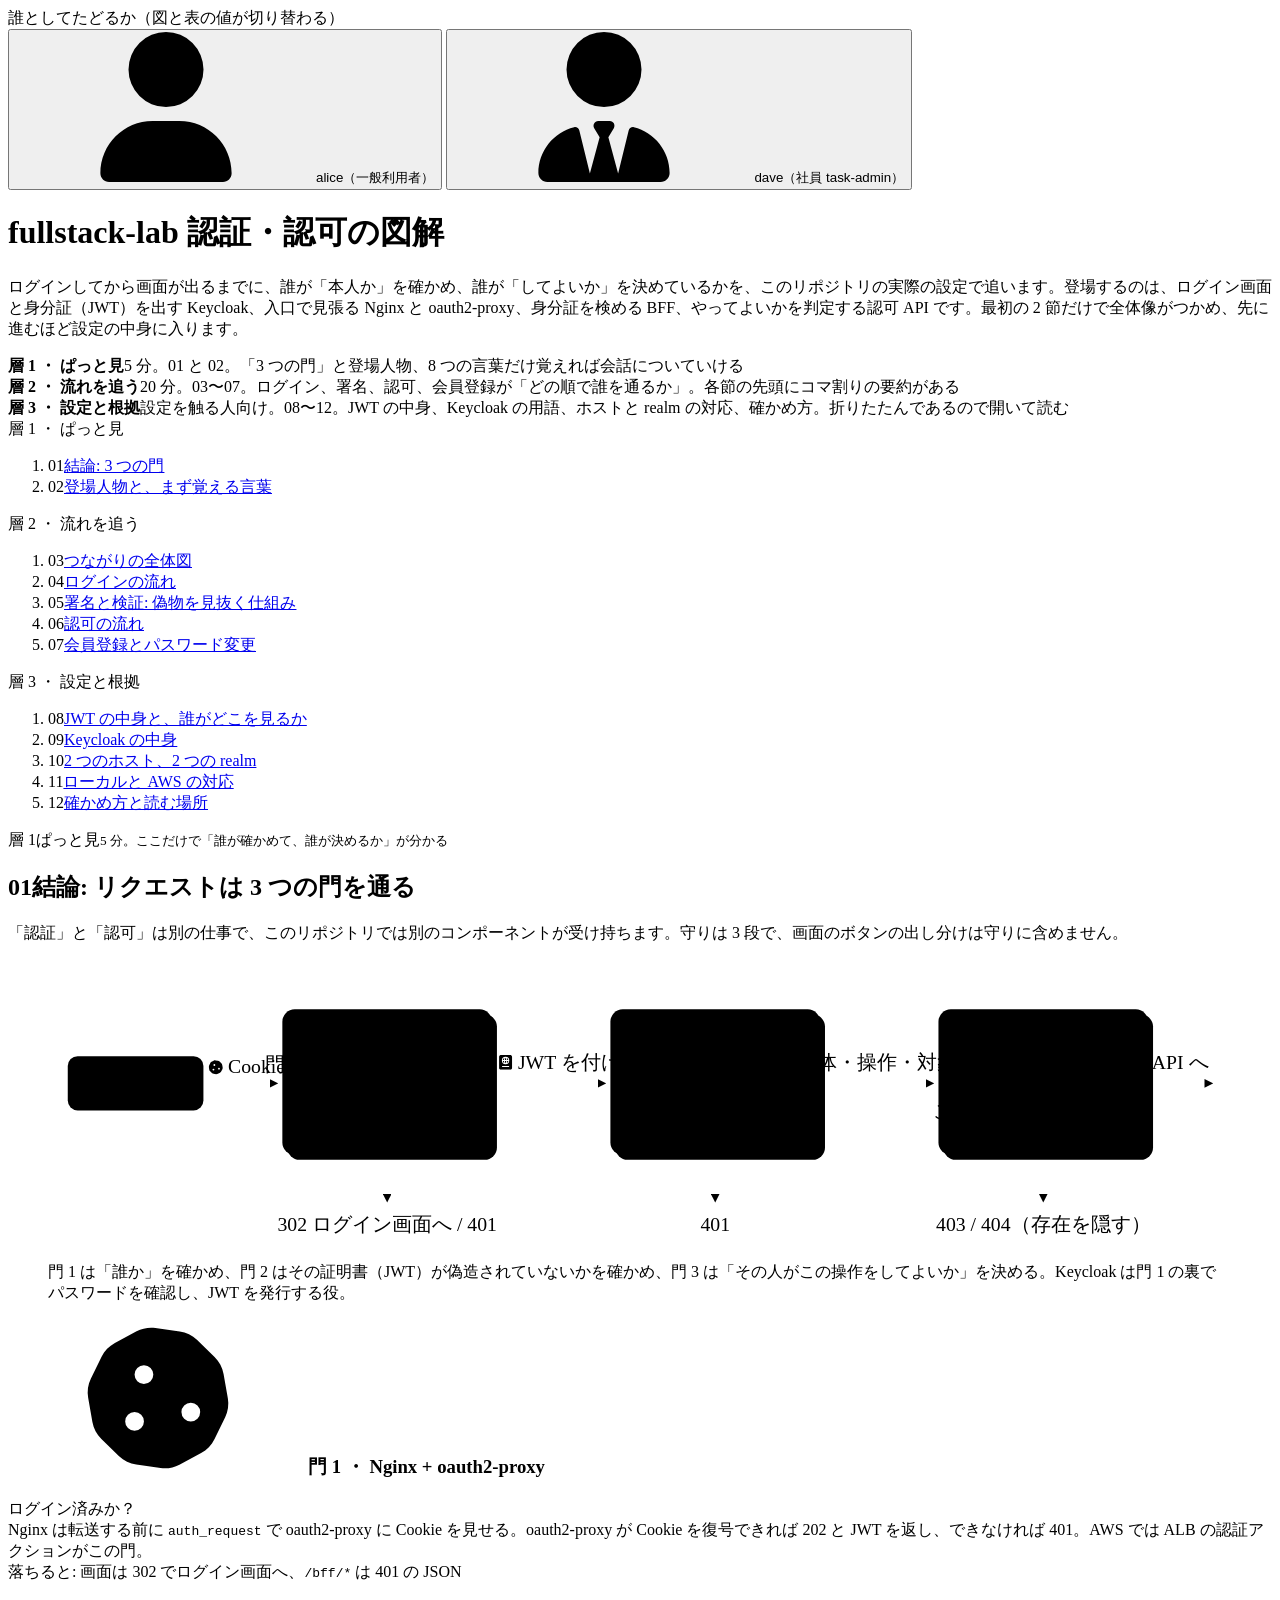
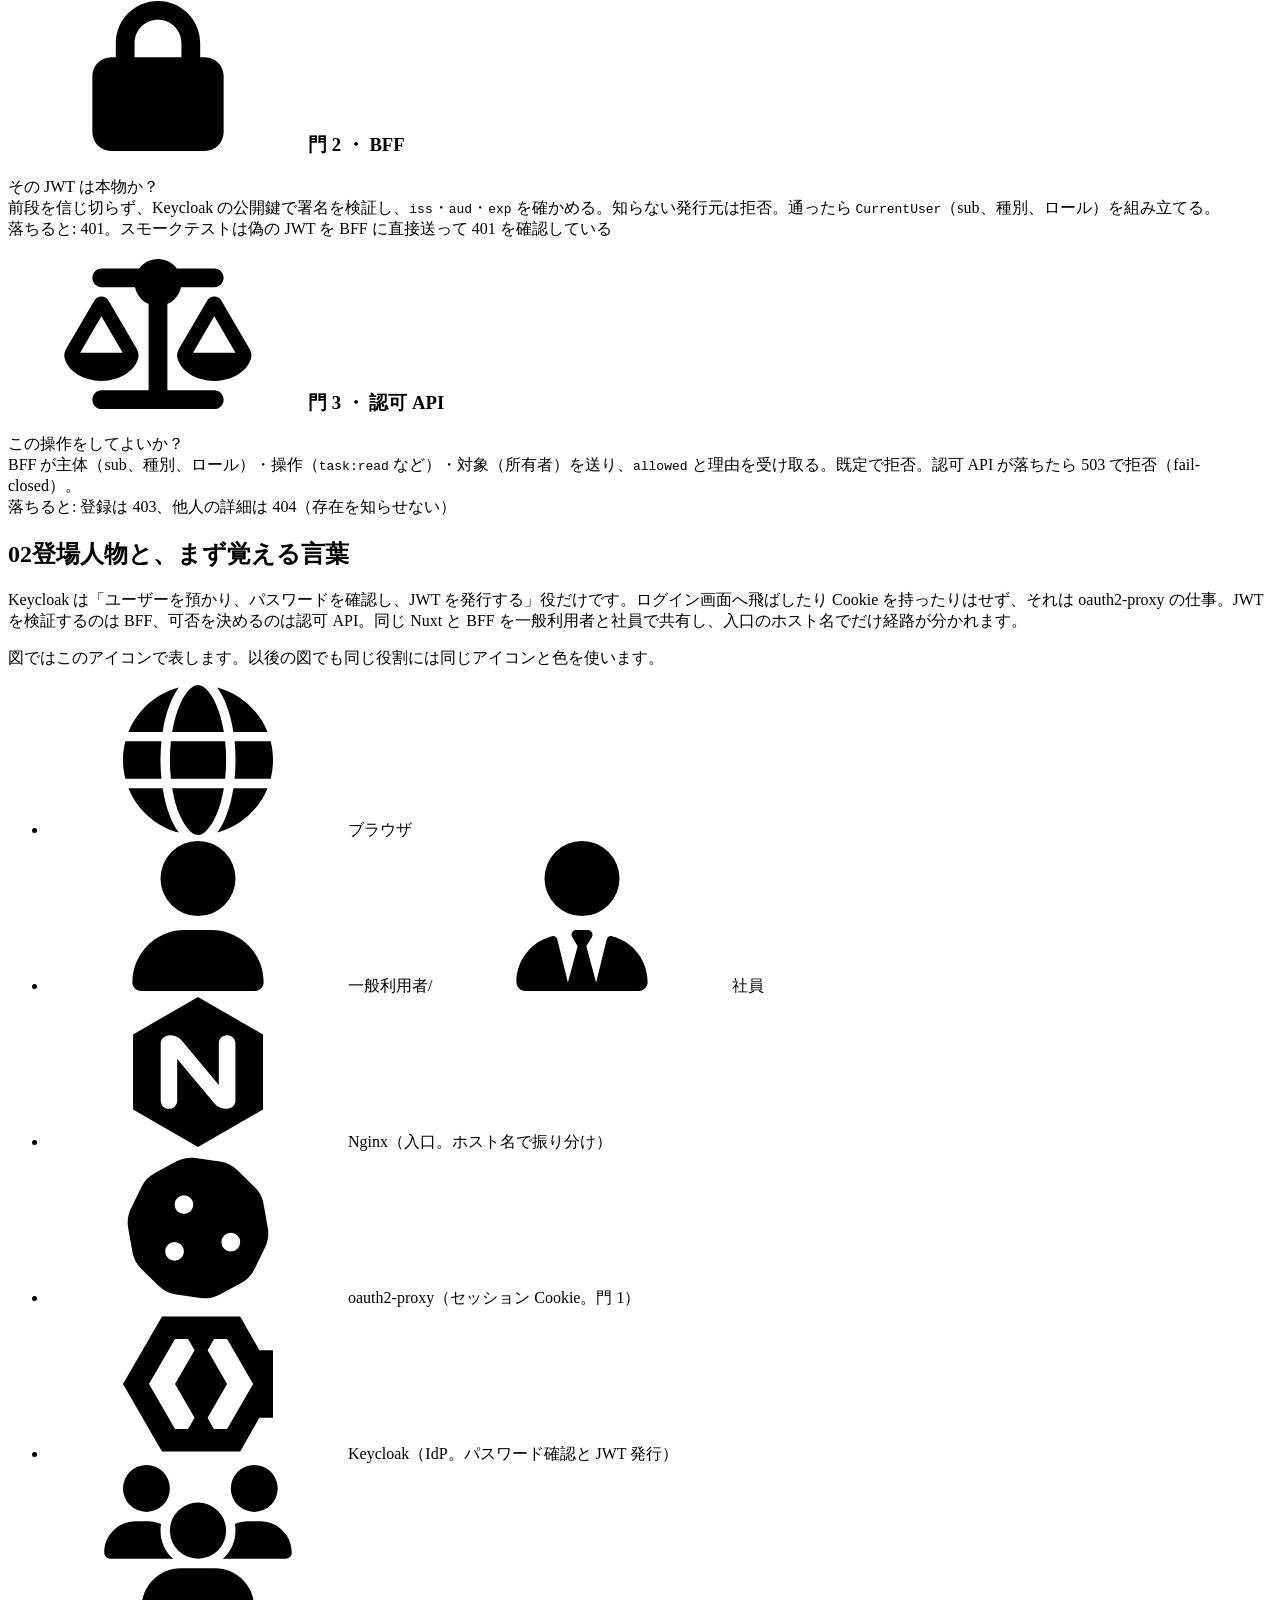
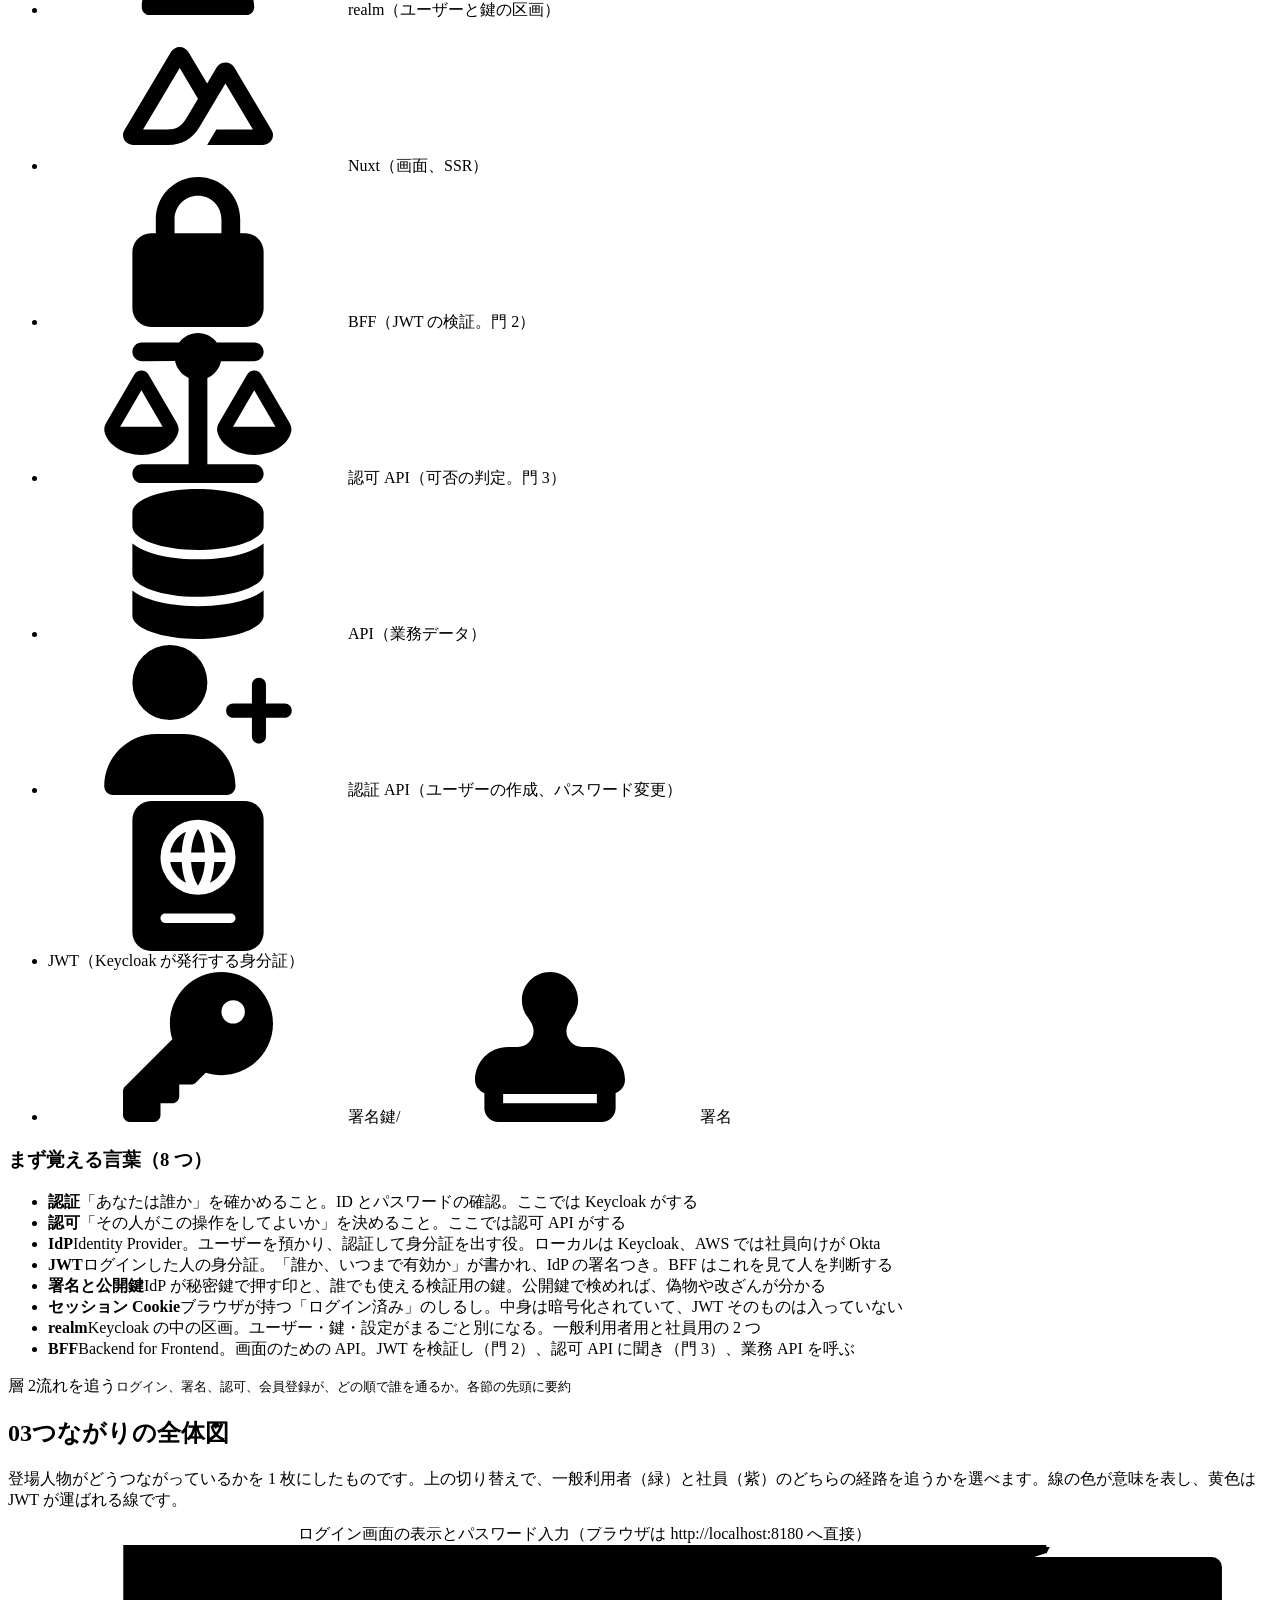
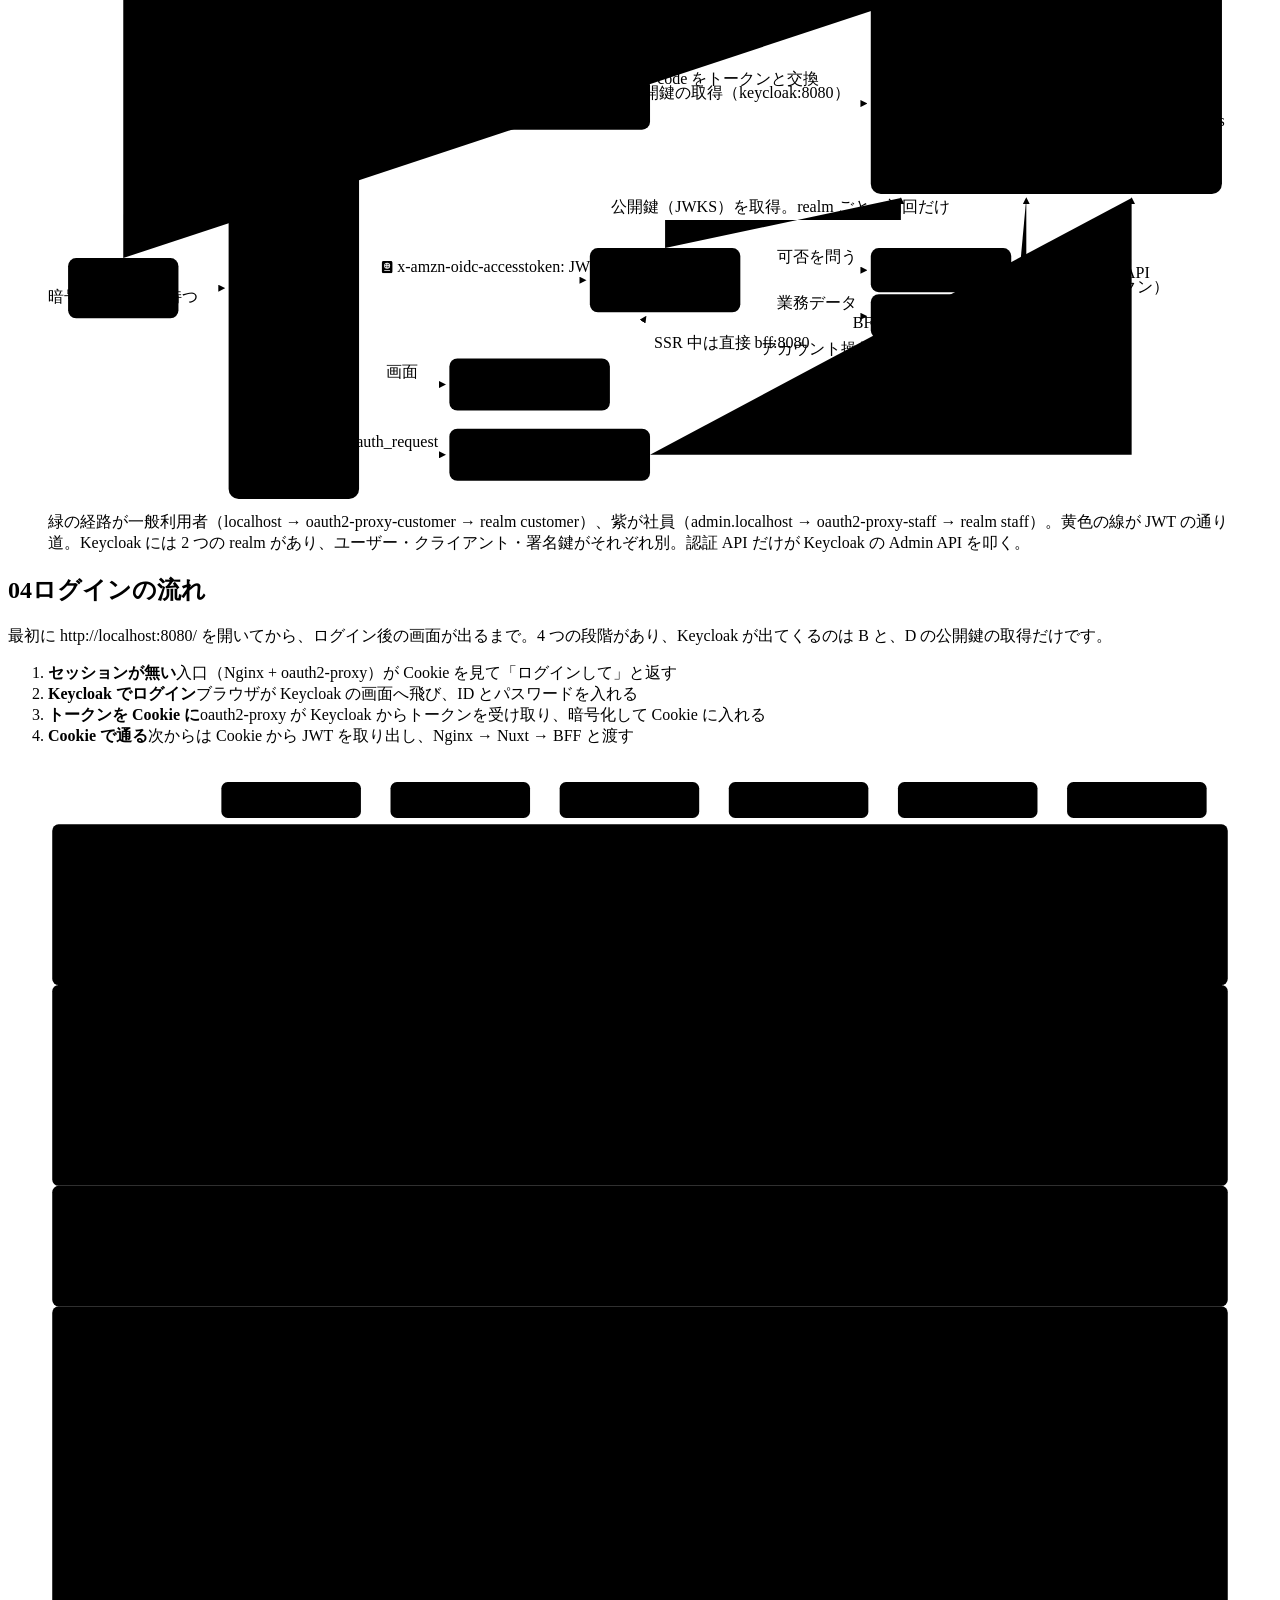
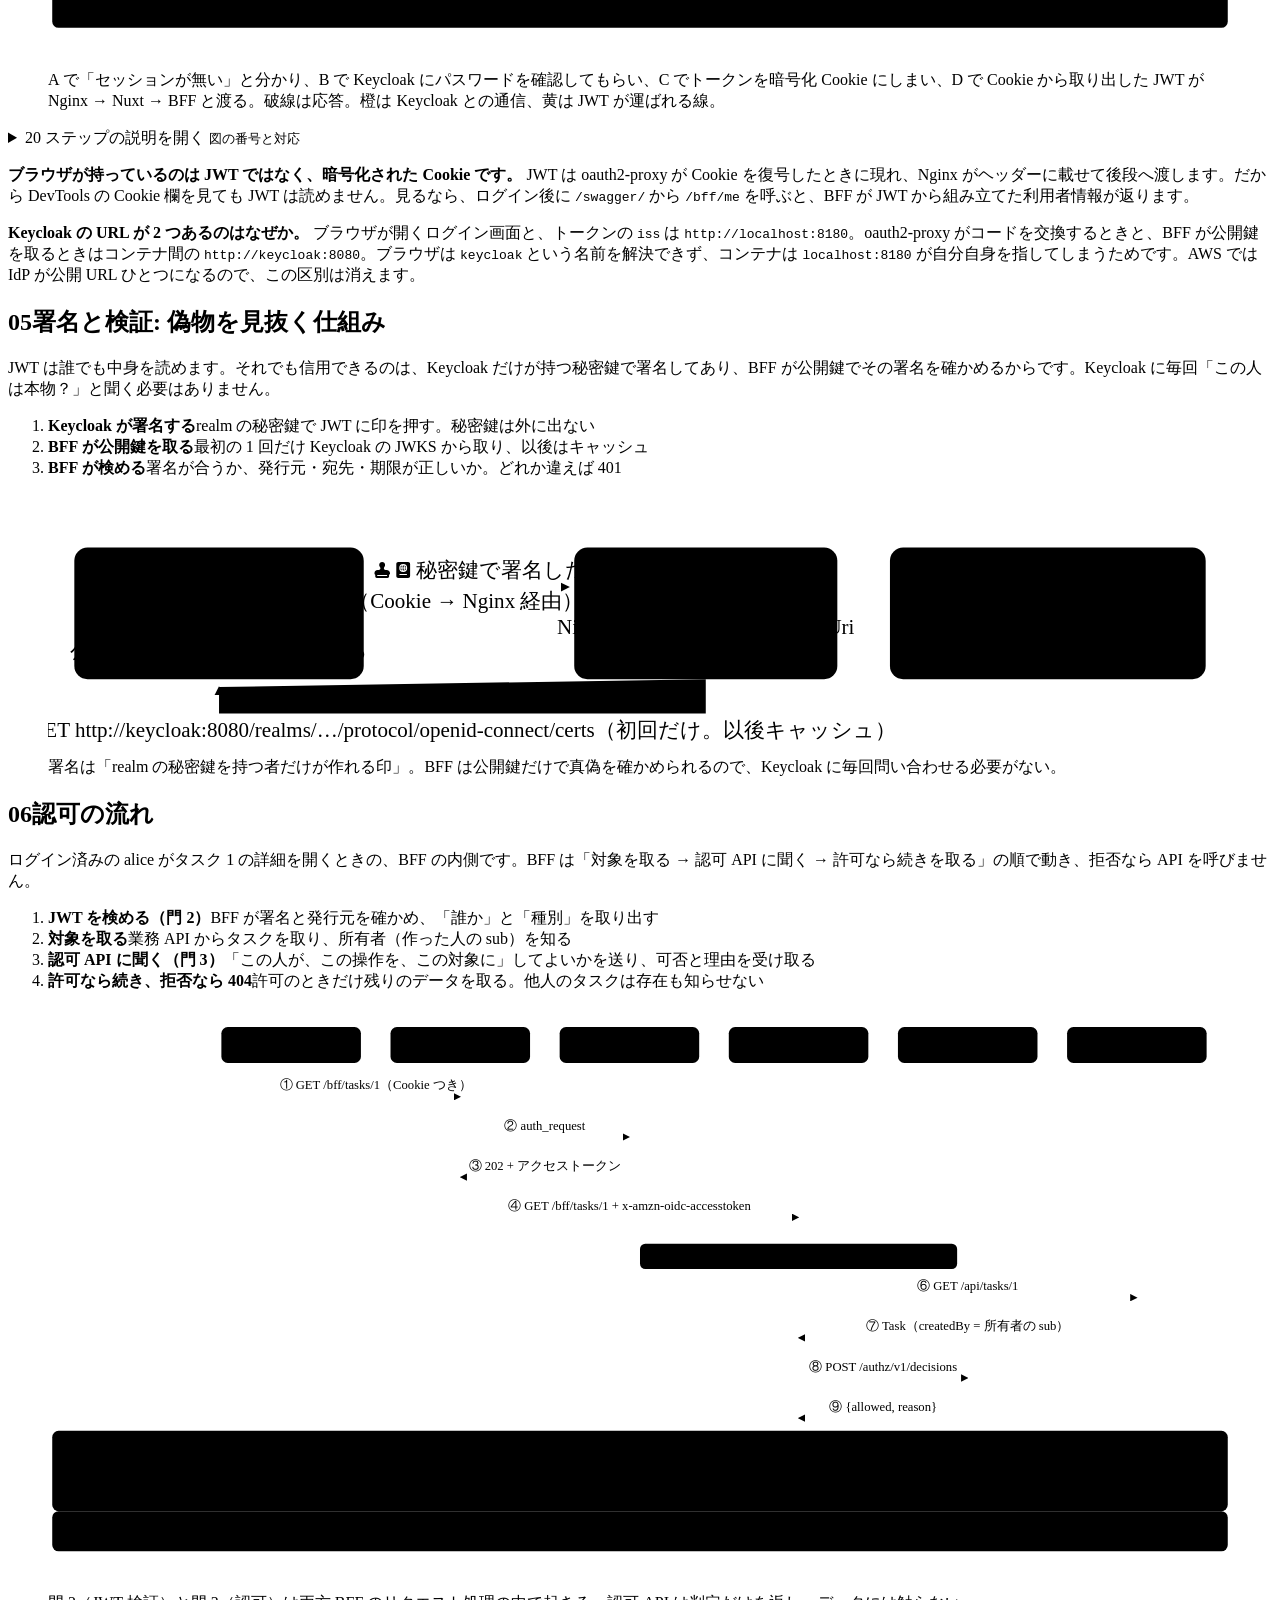
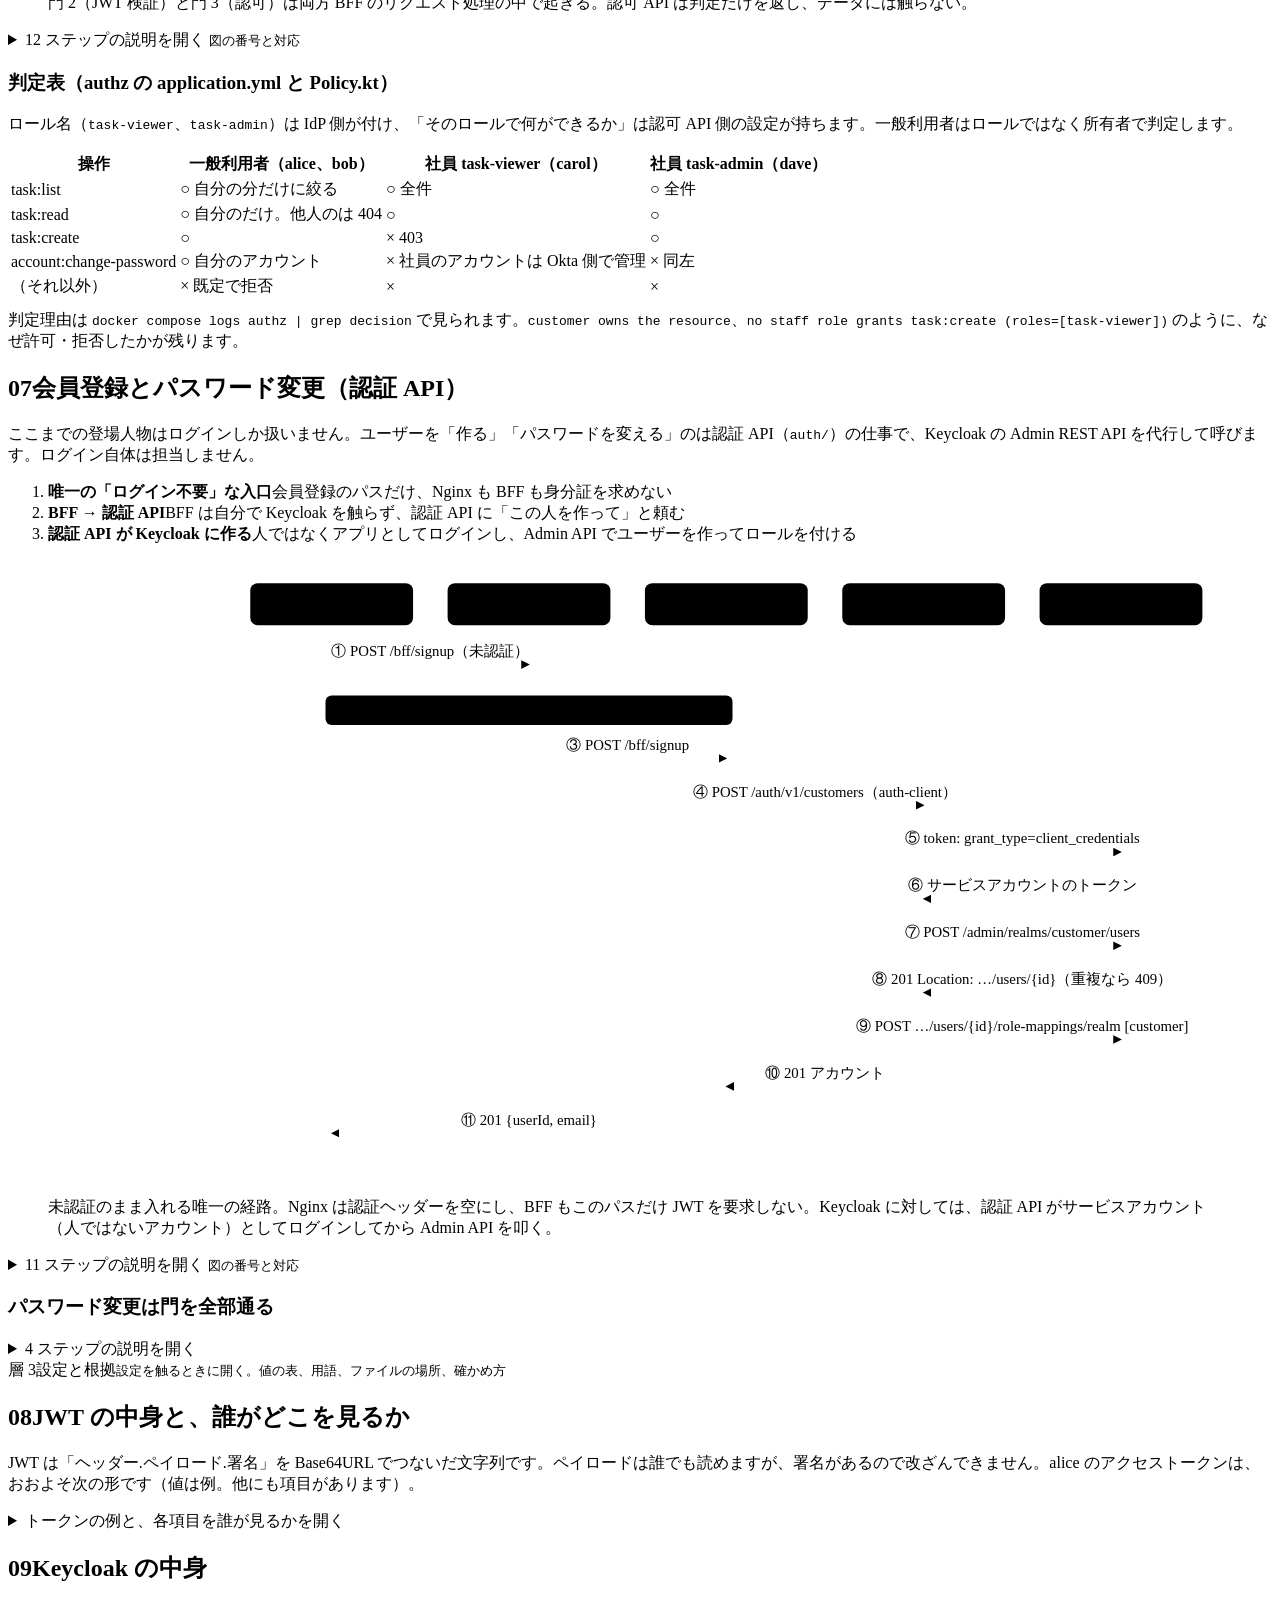
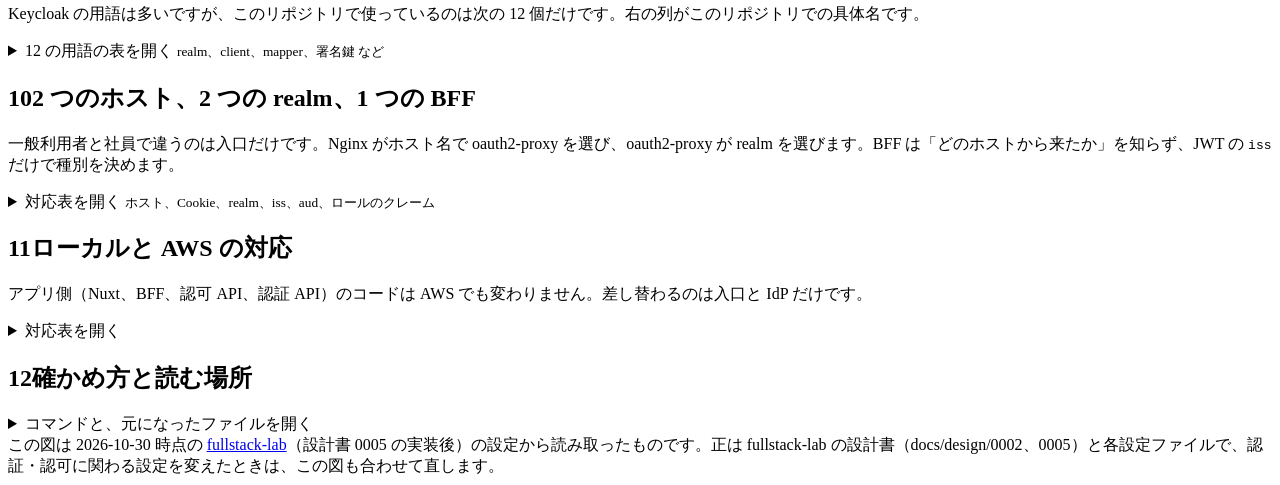
==== commit 2fa7d3bd: "docs: 認証・認可のページを 3 層に組み直す（読み方、用語集、コマ割りの要約、層 3 の折りたたみ） 層 1: 3 つの門と登場人物・8 つの言葉。層 2: 全体図、ログイン、署名と検証、認可、" ====
--- a/auth/authentication-authorization.html
+++ b/auth/authentication-authorization.html
@@ -4,235 +4,23 @@
 <meta charset="utf-8">
 <meta name="viewport" content="width=device-width, initial-scale=1, viewport-fit=cover">
 <!-- fullstack-lab の認証・認可（Keycloak、oauth2-proxy、Nginx、BFF、認可 API、認証 API）を図解する単体の HTML。
-     外部に依存するのは Google Fonts だけで、読めなくても代替フォントで表示できる。
+     見た目は ../assets/notes.css（共通）。外部に依存するのは Google Fonts だけで、読めなくても代替フォントで表示できる。
      アイコンは Font Awesome Free と Simple Icons の SVG パスを <body> 先頭の <symbol> に取り込み、<use> で参照する（出典はそこに書く）。 -->
 <title>fullstack-lab 認証・認可の図解</title>
 <link rel="stylesheet" href="https://fonts.googleapis.com/css2?family=Zen+Kaku+Gothic+New:wght@400;500;700&family=Shippori+Mincho+B1:wght@700&family=JetBrains+Mono:wght@400;500&display=swap">
+<link rel="stylesheet" href="../assets/notes.css">
 <style>
-/* レイアウト: 1 カラム。本文は 40 文字幅、図は 960px の枠いっぱい。上部に固定の「誰で見るか」切り替え */
-:root {
-  --bg: #f4f5f8;
-  --surface: #ffffff;
-  --surface-2: #eceef4;
-  --fg: #1c2232;
-  --muted: #5d6679;
-  --line: #d5d9e3;
-  --accent: #2d49cf;
-  --c: #0f8777;        /* 一般利用者の経路 */
-  --c-soft: rgba(15, 135, 119, 0.12);
-  --s: #7446d4;        /* 社員の経路 */
-  --s-soft: rgba(116, 70, 212, 0.12);
-  --jwt: #a8650a;      /* トークン */
-  --jwt-soft: rgba(168, 101, 10, 0.14);
-  --k: #b4471d;        /* Keycloak */
-  --k-soft: rgba(180, 71, 29, 0.10);
-  --z: #1f5fa8;        /* 認可 API */
-  --au: #5b6b1f;       /* 認証 API */
-  --ok: #1e8a4c;
-  --ok-soft: rgba(30, 138, 76, 0.12);
-  --ng: #bf3b3b;
-  --ng-soft: rgba(191, 59, 59, 0.12);
-  --font-body: "Zen Kaku Gothic New", "Hiragino Sans", "Yu Gothic UI", "Meiryo", sans-serif;
-  --font-display: "Shippori Mincho B1", "Hiragino Mincho ProN", "Yu Mincho", serif;
-  --font-mono: "JetBrains Mono", ui-monospace, "SFMono-Regular", Menlo, Consolas, monospace;
-}
-@media (prefers-color-scheme: dark) {
-  :root:not([data-theme="light"]) {
-    --bg: #12161f; --surface: #1a1f2b; --surface-2: #222838; --fg: #e5e8ef; --muted: #9aa3b6; --line: #2e3647;
-    --accent: #8ea0ff; --c: #3cc2ad; --c-soft: rgba(60, 194, 173, 0.16); --s: #b393ff; --s-soft: rgba(179, 147, 255, 0.16);
-    --jwt: #e3a942; --jwt-soft: rgba(227, 169, 66, 0.16); --k: #ee8a5a; --k-soft: rgba(238, 138, 90, 0.14);
-    --z: #6ea6ea; --au: #a9bd55; --ok: #4fc47c; --ok-soft: rgba(79, 196, 124, 0.16); --ng: #f27b7b; --ng-soft: rgba(242, 123, 123, 0.16);
-    color-scheme: dark;
-  }
-}
-:root[data-theme="dark"] {
-  --bg: #12161f; --surface: #1a1f2b; --surface-2: #222838; --fg: #e5e8ef; --muted: #9aa3b6; --line: #2e3647;
-  --accent: #8ea0ff; --c: #3cc2ad; --c-soft: rgba(60, 194, 173, 0.16); --s: #b393ff; --s-soft: rgba(179, 147, 255, 0.16);
-  --jwt: #e3a942; --jwt-soft: rgba(227, 169, 66, 0.16); --k: #ee8a5a; --k-soft: rgba(238, 138, 90, 0.14);
-  --z: #6ea6ea; --au: #a9bd55; --ok: #4fc47c; --ok-soft: rgba(79, 196, 124, 0.16); --ng: #f27b7b; --ng-soft: rgba(242, 123, 123, 0.16);
-  color-scheme: dark;
-}
-
-*, *::before, *::after { box-sizing: border-box; }
-html { -webkit-text-size-adjust: 100%; }
-img, svg { max-width: 100%; }
-body { background: var(--bg); color: var(--fg); font-family: var(--font-body); font-size: 15px; line-height: 1.85; margin: 0; }
-body::before { content: ""; position: fixed; inset: 0 0 auto; height: env(safe-area-inset-top, 0px); z-index: 10; background: var(--bg); }
-.wrap { max-width: 960px; margin: 0 auto; padding-block: 0 72px; padding-left: max(16px, env(safe-area-inset-left, 0px)); padding-right: max(16px, env(safe-area-inset-right, 0px)); }
-a { color: var(--accent); }
-code, .mono { font-family: var(--font-mono); font-size: 0.86em; }
-code { background: var(--surface-2); padding: 0.08em 0.38em; border-radius: 4px; word-break: break-all; }
-pre { background: var(--surface-2); border-radius: 8px; padding: 14px 16px; overflow-x: auto; font-family: var(--font-mono); font-size: 13px; line-height: 1.6; margin: 0; }
-pre code { background: none; padding: 0; font-size: inherit; }
-h1, h2, h3 { text-wrap: balance; line-height: 1.35; }
-h1 { font-family: var(--font-display); font-weight: 700; font-size: clamp(26px, 4.6vw, 40px); margin: 28px 0 10px; letter-spacing: 0.01em; }
-h2 { font-family: var(--font-display); font-weight: 700; font-size: clamp(21px, 3vw, 27px); margin: 0 0 14px; padding-top: 56px; }
-h2 .no { font-family: var(--font-mono); font-size: 0.6em; color: var(--muted); margin-right: 12px; vertical-align: 0.15em; letter-spacing: 0.04em; }
-h3 { font-size: 17px; font-weight: 700; margin: 30px 0 8px; }
-p { margin: 0 0 14px; max-width: 42em; }
-.lead { font-size: 17px; max-width: 42em; }
-ul.plain { padding-left: 1.3em; max-width: 44em; }
-ul.plain li { margin-bottom: 6px; }
-strong { font-weight: 700; }
-.muted { color: var(--muted); }
-
-/* 上部バー: 誰で見るか */
-.bar { position: sticky; top: env(safe-area-inset-top, 0px); z-index: 5; background: var(--bg); border-bottom: 1px solid var(--line); margin: 0 calc(-1 * max(16px, env(safe-area-inset-left, 0px))) 0 calc(-1 * max(16px, env(safe-area-inset-right, 0px))); padding-left: max(16px, env(safe-area-inset-left, 0px)); padding-right: max(16px, env(safe-area-inset-right, 0px)); }
-.bar-in { display: flex; flex-wrap: wrap; align-items: center; justify-content: space-between; gap: 8px 16px; padding-block: 10px; }
-.bar .label { font-size: 12.5px; color: var(--muted); letter-spacing: 0.04em; }
-.persona { display: inline-flex; border: 1px solid var(--line); border-radius: 999px; padding: 3px; background: var(--surface); gap: 3px; }
-.persona button { font: inherit; font-size: 13.5px; font-weight: 500; padding: 5px 14px; border-radius: 999px; border: 0; background: transparent; color: var(--fg); cursor: pointer; display: inline-flex; align-items: center; gap: 8px; }
-.persona button svg.ic { width: 14px; height: 14px; margin-right: 0; vertical-align: -2px; }
-.persona button[aria-pressed="true"] { background: var(--surface-2); font-weight: 700; }
-.persona button:focus-visible { outline: 2px solid var(--accent); outline-offset: 2px; }
-.v { font-weight: 700; }
-.v.mono { font-family: var(--font-mono); font-size: 0.9em; font-weight: 500; }
-:root:not([data-persona]) .only-s, :root[data-persona="c"] .only-s { display: none; }
-:root[data-persona="s"] .only-c { display: none; }
-:root[data-persona="s"] .v { color: var(--s); }
-:root:not([data-persona]) .v, :root[data-persona="c"] .v { color: var(--c); }
-
-/* 目次 */
-nav.toc { margin: 22px 0 8px; }
-nav.toc ol { display: grid; grid-template-columns: repeat(auto-fill, minmax(260px, 1fr)); gap: 4px 20px; padding: 0; margin: 0; list-style: none; counter-reset: toc; }
-nav.toc li { counter-increment: toc; font-size: 14px; }
-nav.toc li::before { content: counter(toc, decimal-leading-zero); font-family: var(--font-mono); color: var(--muted); font-size: 12px; margin-right: 10px; }
-nav.toc a { text-decoration: none; }
-nav.toc a:hover { text-decoration: underline; }
-
-/* 図 */
-figure { margin: 18px 0 8px; }
-.fig-scroll { overflow-x: auto; border: 1px solid var(--line); border-radius: 10px; background: var(--surface); padding: 10px; }
-.fig-scroll svg { display: block; max-width: 100%; height: auto; }
-.fig-scroll svg.seq { min-width: 760px; }
+/* このページだけの装飾。共通の見た目は ../assets/notes.css */
 .fig-scroll svg.arch { min-width: 720px; }
-figcaption { font-size: 13.5px; color: var(--muted); margin-top: 10px; max-width: 60em; }
-svg text { fill: currentColor; font-family: var(--font-body); }
-svg .mono { font-family: var(--font-mono); }
-svg .mk { fill: currentColor; }
-svg .mk-jwt { fill: var(--jwt); }
-svg .mk-ok { fill: var(--ok); }
-svg .mk-ng { fill: var(--ng); }
-svg .life { stroke: currentColor; stroke-opacity: 0.22; stroke-width: 1; stroke-dasharray: 2 4; }
-svg .pbox { fill: var(--surface); stroke: currentColor; stroke-width: 1.3; }
-svg .pbox.lane-p { stroke: var(--c); }
-svg .pbox.lane-k { stroke: var(--k); fill: var(--k-soft); }
-svg .pbox.lane-z { stroke: var(--z); }
-svg .pbox.lane-au { stroke: var(--au); }
-svg .msg { stroke: currentColor; stroke-width: 1.5; }
-svg .msg.ret { stroke-dasharray: 5 4; }
-svg .msg.ln-jwt { stroke: var(--jwt); }
-svg .msg.ln-k { stroke: var(--k); }
-svg .msg.ln-z { stroke: var(--z); }
-svg .msg.ln-au { stroke: var(--au); }
-svg .msg.ln-ok { stroke: var(--ok); }
-svg .msg.ln-ng { stroke: var(--ng); }
-svg .msglabel { font-size: 12px; }
-svg .note { fill: var(--surface); stroke: var(--jwt); stroke-width: 1.2; }
-svg .notetext { font-size: 11px; font-weight: 700; }
-svg .band { fill: currentColor; fill-opacity: 0.045; }
-svg .band.band-ok { fill: var(--ok); fill-opacity: 0.09; }
-svg .band.band-ng { fill: var(--ng); fill-opacity: 0.09; }
-svg .phase { fill: var(--muted); }
-svg .box { fill: var(--surface); stroke: currentColor; stroke-width: 1.3; }
-svg .box.c { stroke: var(--c); fill: var(--c-soft); }
-svg .box.s { stroke: var(--s); fill: var(--s-soft); }
-svg .box.k { stroke: var(--k); fill: var(--k-soft); }
-svg .box.z { stroke: var(--z); }
-svg .box.au { stroke: var(--au); }
-svg .box.ghost { fill: none; stroke-dasharray: 4 4; stroke-opacity: 0.7; }
-svg .ln { stroke: currentColor; stroke-width: 1.5; fill: none; }
-svg .ln.c { stroke: var(--c); }
-svg .ln.s { stroke: var(--s); }
-svg .ln.k { stroke: var(--k); }
-svg .ln.jwt { stroke: var(--jwt); stroke-width: 2; }
-svg .ln.thin { stroke-opacity: 0.6; }
-svg .mk-c { fill: var(--c); }
-svg .mk-s { fill: var(--s); }
-svg .mk-k { fill: var(--k); }
-svg .mk-z { fill: var(--z); }
-svg .mk-au { fill: var(--au); }
-svg .ln.z { stroke: var(--z); }
-svg .ln.au { stroke: var(--au); }
-svg .tz { fill: var(--z); }
-svg .tau { fill: var(--au); }
-svg .t11 { font-size: 11px; }
-svg .t12 { font-size: 12px; }
-svg .t13 { font-size: 13px; font-weight: 700; }
-svg .tm { fill: var(--muted); }
-svg .tc { fill: var(--c); }
-svg .ts { fill: var(--s); }
-svg .tk { fill: var(--k); }
-svg .tj { fill: var(--jwt); }
-svg .tok { fill: var(--ok); }
-svg .tng { fill: var(--ng); }
-svg .gate { fill: var(--surface); stroke: currentColor; stroke-width: 1.5; }
-svg .gate-shadow { fill: currentColor; fill-opacity: 0.06; }
-
-/* アイコン: body 先頭の <symbol> を <use> で参照する。fill は文字色、クラスで経路の色にする */
-.ic { fill: currentColor; }
-.ic.c { fill: var(--c); } .ic.s { fill: var(--s); } .ic.k { fill: var(--k); } .ic.z { fill: var(--z); } .ic.au { fill: var(--au); }
-.ic.jwt { fill: var(--jwt); } .ic.m { fill: var(--muted); } .ic.ng { fill: var(--ng); }
-svg.ic { width: 16px; height: 16px; vertical-align: -3px; margin-right: 6px; flex: none; }
-.legend { list-style: none; display: grid; grid-template-columns: repeat(auto-fill, minmax(230px, 1fr)); gap: 6px 18px; margin: 14px 0 4px; padding: 12px 16px; border: 1px solid var(--line); border-radius: 10px; background: var(--surface); font-size: 13.5px; }
-.legend li { display: flex; align-items: center; gap: 6px; }
-.legend li svg.ic { margin-right: 0; }
-.legend .w { color: var(--muted); margin: 0 2px; }
-
-/* 手順の一覧 */
-ol.steps { list-style: none; padding: 0; margin: 10px 0 0; display: grid; gap: 6px; max-width: 62em; }
-ol.steps li { display: grid; grid-template-columns: 28px 1fr; gap: 8px; font-size: 14.5px; line-height: 1.75; }
-ol.steps .num { font-weight: 700; color: var(--muted); font-variant-numeric: tabular-nums; }
-
-/* 表 */
-.tbl-wrap { overflow-x: auto; border: 1px solid var(--line); border-radius: 10px; background: var(--surface); }
-table { border-collapse: collapse; width: 100%; font-size: 14px; }
-th, td { text-align: left; vertical-align: top; padding: 10px 12px; border-bottom: 1px solid var(--line); min-width: 0; }
-th { font-weight: 700; background: var(--surface-2); white-space: nowrap; font-size: 13px; letter-spacing: 0.02em; }
-tbody tr:last-child td { border-bottom: 0; }
-td.k { font-weight: 700; white-space: nowrap; }
-.ok { color: var(--ok); font-weight: 700; }
-.ng { color: var(--ng); font-weight: 700; }
-.chip { display: inline-block; font-size: 11.5px; font-weight: 700; padding: 1px 8px; border-radius: 999px; border: 1px solid var(--line); background: var(--surface-2); white-space: nowrap; margin-right: 4px; }
-.chip.bff { border-color: var(--jwt); color: var(--jwt); }
-.chip.z { border-color: var(--z); color: var(--z); }
-.chip.n { border-color: currentColor; }
-.chip.k { border-color: var(--k); color: var(--k); }
-.chip.au { border-color: var(--au); color: var(--au); }
-.chip.c { border-color: var(--c); color: var(--c); }
-.chip.s { border-color: var(--s); color: var(--s); }
-tr.row-c, tr.row-s { transition: background 0.2s; }
-:root:not([data-persona]) tr.row-c, :root[data-persona="c"] tr.row-c { background: var(--c-soft); }
-:root[data-persona="s"] tr.row-s { background: var(--s-soft); }
-
-/* JWT カード */
+/* JWT のカード */
 .jwt { display: grid; grid-template-columns: minmax(0, 1fr) minmax(0, 1fr); gap: 16px; align-items: start; }
 @media (max-width: 760px) { .jwt { grid-template-columns: 1fr; } }
 .jwt pre { font-size: 12.5px; }
-.jwt .hd { color: var(--k); }
-.jwt .pl { color: var(--jwt); }
-.jwt .sg { color: var(--accent); }
+.jwt .hd { color: var(--k); } .jwt .pl { color: var(--jwt); } .jwt .sg { color: var(--accent); }
 .claims { display: grid; gap: 8px; }
 .claim { display: grid; grid-template-columns: 150px 1fr; gap: 10px; padding: 8px 10px; border: 1px solid var(--line); border-radius: 8px; background: var(--surface); font-size: 13.5px; line-height: 1.6; }
 .claim .cn { font-family: var(--font-mono); font-size: 12.5px; font-weight: 500; word-break: break-all; }
 @media (max-width: 480px) { .claim { grid-template-columns: 1fr; } }
-
-/* 門のカード */
-.gates { display: grid; grid-template-columns: repeat(3, minmax(0, 1fr)); gap: 12px; margin: 16px 0; }
-@media (max-width: 720px) { .gates { grid-template-columns: 1fr; } }
-.gate-card { border: 1px solid var(--line); border-radius: 10px; background: var(--surface); padding: 14px 16px; font-size: 14px; line-height: 1.7; }
-.gate-card h3 { margin: 0 0 6px; font-size: 15.5px; }
-.gate-card .q { font-weight: 700; margin-bottom: 4px; }
-.gate-card .fail { color: var(--muted); font-size: 13px; }
-
-.callout { border-left: 3px solid var(--accent); background: var(--surface); padding: 12px 16px; border-radius: 0 8px 8px 0; margin: 16px 0; max-width: 60em; font-size: 14.5px; }
-.callout p:last-child { margin-bottom: 0; }
-.two { display: grid; grid-template-columns: repeat(auto-fit, minmax(280px, 1fr)); gap: 14px; }
-.two > div { min-width: 0; }
-.files { font-size: 14px; }
-.files li { margin-bottom: 4px; }
-footer { margin-top: 56px; padding-top: 18px; border-top: 1px solid var(--line); font-size: 13px; color: var(--muted); }
-@media (prefers-reduced-motion: reduce) { * { transition: none !important; } }
 </style>
 </head>
 <body>
@@ -271,20 +59,36 @@
 </div></div>
 
 <h1>fullstack-lab 認証・認可の図解</h1>
-<p class="lead">Keycloak、oauth2-proxy、Nginx、BFF、認可 API、認証 API が、1 回のログインと 1 回のリクエストの中でそれぞれ何をしているかを、このリポジトリの実際の設定値で追います。読み終わると「誰が認証し、誰が JWT を検証し、誰が可否を決めるか」を人に説明できます。</p>
-
-<nav class="toc"><ol>
-  <li><a href="#gates">結論: 3 つの門</a></li>
-  <li><a href="#cast">登場人物と役割</a></li>
-  <li><a href="#keycloak">Keycloak の中身</a></li>
-  <li><a href="#login">ログインの流れ</a></li>
-  <li><a href="#jwt">JWT の中身と、誰がどこを見るか</a></li>
-  <li><a href="#authz">認可の流れ</a></li>
-  <li><a href="#hosts">2 つのホスト、2 つの realm</a></li>
-  <li><a href="#signup">会員登録とパスワード変更</a></li>
-  <li><a href="#aws">ローカルと AWS の対応</a></li>
-  <li><a href="#read">確かめ方と読む場所</a></li>
-</ol></nav>
+<p class="lead">ログインしてから画面が出るまでに、誰が「本人か」を確かめ、誰が「してよいか」を決めているかを、このリポジトリの実際の設定で追います。登場するのは、ログイン画面と身分証（JWT）を出す Keycloak、入口で見張る Nginx と oauth2-proxy、身分証を検める BFF、やってよいかを判定する認可 API です。最初の 2 節だけで全体像がつかめ、先に進むほど設定の中身に入ります。</p>
+
+<div class="howto" aria-label="この資料の読み方">
+  <div class="lv l1"><b>層 1 ・ ぱっと見</b><span>5 分。01 と 02。「3 つの門」と登場人物、8 つの言葉だけ覚えれば会話についていける</span></div>
+  <div class="lv l2"><b>層 2 ・ 流れを追う</b><span>20 分。03〜07。ログイン、署名、認可、会員登録が「どの順で誰を通るか」。各節の先頭にコマ割りの要約がある</span></div>
+  <div class="lv l3"><b>層 3 ・ 設定と根拠</b><span>設定を触る人向け。08〜12。JWT の中身、Keycloak の用語、ホストと realm の対応、確かめ方。折りたたんであるので開いて読む</span></div>
+</div>
+
+<nav class="toc" aria-label="目次">
+  <div class="group"><span class="lt l1">層 1 ・ ぱっと見</span><ol>
+    <li><span class="no">01</span><a href="#gates">結論: 3 つの門</a></li>
+    <li><span class="no">02</span><a href="#cast">登場人物と、まず覚える言葉</a></li>
+  </ol></div>
+  <div class="group"><span class="lt l2">層 2 ・ 流れを追う</span><ol>
+    <li><span class="no">03</span><a href="#overview">つながりの全体図</a></li>
+    <li><span class="no">04</span><a href="#login">ログインの流れ</a></li>
+    <li><span class="no">05</span><a href="#signature">署名と検証: 偽物を見抜く仕組み</a></li>
+    <li><span class="no">06</span><a href="#authz">認可の流れ</a></li>
+    <li><span class="no">07</span><a href="#signup">会員登録とパスワード変更</a></li>
+  </ol></div>
+  <div class="group"><span class="lt l3">層 3 ・ 設定と根拠</span><ol>
+    <li><span class="no">08</span><a href="#jwt">JWT の中身と、誰がどこを見るか</a></li>
+    <li><span class="no">09</span><a href="#keycloak">Keycloak の中身</a></li>
+    <li><span class="no">10</span><a href="#hosts">2 つのホスト、2 つの realm</a></li>
+    <li><span class="no">11</span><a href="#aws">ローカルと AWS の対応</a></li>
+    <li><span class="no">12</span><a href="#read">確かめ方と読む場所</a></li>
+  </ol></div>
+</nav>
+
+<div class="layer-head l1"><span class="tag">層 1</span><span class="name">ぱっと見</span><small>5 分。ここだけで「誰が確かめて、誰が決めるか」が分かる</small></div>
 
 <!-- ======================================================================= -->
 <h2 id="gates"><span class="no">01</span>結論: リクエストは 3 つの門を通る</h2>
@@ -348,24 +152,25 @@
 <figcaption>門 1 は「誰か」を確かめ、門 2 はその証明書（JWT）が偽造されていないかを確かめ、門 3 は「その人がこの操作をしてよいか」を決める。Keycloak は門 1 の裏でパスワードを確認し、JWT を発行する役。</figcaption>
 </figure>
 
-<div class="gates">
-  <div class="gate-card"><h3><svg class="ic" aria-hidden="true"><use href="#i-cookie"/></svg>門 1 ・ Nginx + oauth2-proxy</h3>
+<div class="cards">
+  <div class="card"><h3><svg class="ic" aria-hidden="true"><use href="#i-cookie"/></svg>門 1 ・ Nginx + oauth2-proxy</h3>
     <div class="q">ログイン済みか？</div>
     Nginx は転送する前に <code>auth_request</code> で oauth2-proxy に Cookie を見せる。oauth2-proxy が Cookie を復号できれば 202 と JWT を返し、できなければ 401。AWS では ALB の認証アクションがこの門。
     <div class="fail">落ちると: 画面は 302 でログイン画面へ、<code>/bff/*</code> は 401 の JSON</div></div>
-  <div class="gate-card"><h3><svg class="ic" aria-hidden="true"><use href="#i-lock"/></svg>門 2 ・ BFF</h3>
+  <div class="card"><h3><svg class="ic" aria-hidden="true"><use href="#i-lock"/></svg>門 2 ・ BFF</h3>
     <div class="q">その JWT は本物か？</div>
     前段を信じ切らず、Keycloak の公開鍵で署名を検証し、<code>iss</code>・<code>aud</code>・<code>exp</code> を確かめる。知らない発行元は拒否。通ったら <code>CurrentUser</code>（sub、種別、ロール）を組み立てる。
     <div class="fail">落ちると: 401。スモークテストは偽の JWT を BFF に直接送って 401 を確認している</div></div>
-  <div class="gate-card"><h3><svg class="ic z" aria-hidden="true"><use href="#i-scale-balanced"/></svg>門 3 ・ 認可 API</h3>
+  <div class="card"><h3><svg class="ic z" aria-hidden="true"><use href="#i-scale-balanced"/></svg>門 3 ・ 認可 API</h3>
     <div class="q">この操作をしてよいか？</div>
     BFF が主体（sub、種別、ロール）・操作（<code>task:read</code> など）・対象（所有者）を送り、<code>allowed</code> と理由を受け取る。既定で拒否。認可 API が落ちたら 503 で拒否（fail-closed）。
     <div class="fail">落ちると: 登録は 403、他人の詳細は 404（存在を知らせない）</div></div>
 </div>
 
 <!-- ======================================================================= -->
-<h2 id="cast"><span class="no">02</span>登場人物と役割</h2>
+<h2 id="cast"><span class="no">02</span>登場人物と、まず覚える言葉</h2>
 <p>Keycloak は「ユーザーを預かり、パスワードを確認し、JWT を発行する」役だけです。ログイン画面へ飛ばしたり Cookie を持ったりはせず、それは oauth2-proxy の仕事。JWT を検証するのは BFF、可否を決めるのは認可 API。同じ Nuxt と BFF を一般利用者と社員で共有し、入口のホスト名でだけ経路が分かれます。</p>
+<p>図ではこのアイコンで表します。以後の図でも同じ役割には同じアイコンと色を使います。</p>
 
 <ul class="legend" aria-label="図中のアイコンの意味">
   <li><svg class="ic m" aria-hidden="true"><use href="#i-globe"/></svg>ブラウザ</li>
@@ -382,6 +187,25 @@
   <li><svg class="ic jwt" aria-hidden="true"><use href="#i-passport"/></svg>JWT（Keycloak が発行する身分証）</li>
   <li><svg class="ic k" aria-hidden="true"><use href="#i-key"/></svg>署名鍵<span class="w">/</span><svg class="ic k" aria-hidden="true"><use href="#i-stamp"/></svg>署名</li>
 </ul>
+
+
+<h3>まず覚える言葉（8 つ）</h3>
+<ul class="glossary">
+  <li><b>認証</b><span>「あなたは誰か」を確かめること。ID とパスワードの確認。ここでは Keycloak がする</span></li>
+  <li><b>認可</b><span>「その人がこの操作をしてよいか」を決めること。ここでは認可 API がする</span></li>
+  <li><b>IdP</b><span>Identity Provider。ユーザーを預かり、認証して身分証を出す役。ローカルは Keycloak、AWS では社員向けが Okta</span></li>
+  <li><b>JWT</b><span>ログインした人の身分証。「誰か、いつまで有効か」が書かれ、IdP の署名つき。BFF はこれを見て人を判断する</span></li>
+  <li><b>署名と公開鍵</b><span>IdP が秘密鍵で押す印と、誰でも使える検証用の鍵。公開鍵で検めれば、偽物や改ざんが分かる</span></li>
+  <li><b>セッション Cookie</b><span>ブラウザが持つ「ログイン済み」のしるし。中身は暗号化されていて、JWT そのものは入っていない</span></li>
+  <li><b>realm</b><span>Keycloak の中の区画。ユーザー・鍵・設定がまるごと別になる。一般利用者用と社員用の 2 つ</span></li>
+  <li><b>BFF</b><span>Backend for Frontend。画面のための API。JWT を検証し（門 2）、認可 API に聞き（門 3）、業務 API を呼ぶ</span></li>
+</ul>
+
+<div class="layer-head l2"><span class="tag">層 2</span><span class="name">流れを追う</span><small>ログイン、署名、認可、会員登録が、どの順で誰を通るか。各節の先頭に要約</small></div>
+
+<!-- ======================================================================= -->
+<h2 id="overview"><span class="no">03</span>つながりの全体図</h2>
+<p>登場人物がどうつながっているかを 1 枚にしたものです。上の切り替えで、一般利用者（緑）と社員（紫）のどちらの経路を追うかを選べます。線の色が意味を表し、黄色は JWT が運ばれる線です。</p>
 
 <figure>
 <div class="fig-scroll">
@@ -534,31 +358,14 @@
 </figure>
 
 <!-- ======================================================================= -->
-<h2 id="keycloak"><span class="no">03</span>Keycloak の中身</h2>
-<p>Keycloak の用語は多いですが、このリポジトリで使っているのは次の 12 個だけです。右の列がこのリポジトリでの具体名です。</p>
-
-<div class="tbl-wrap"><table>
-<thead><tr><th>用語</th><th>何か</th><th>このリポジトリでは</th></tr></thead>
-<tbody>
-<tr><td class="k">realm</td><td>ユーザー・クライアント・ロール・署名鍵・設定をまとめた、独立した区画。realm が違えばユーザーも鍵も別で、トークンの <code>iss</code> も realm ごとに変わる。</td><td><code>customer</code>（一般利用者。本番も Keycloak）と <code>staff</code>（Okta の代替）。定義は <code>auth/keycloak/import/customer-realm.json</code> と <code>keycloak/import/staff-realm.json</code></td></tr>
-<tr><td class="k">client</td><td>realm に登録した「ログインに使うアプリ」。redirect URI、シークレット、どのフローを許すかを持つ。</td><td><code>fullstack-lab-customer</code>（oauth2-proxy-customer が使う）、<code>fullstack-lab-staff</code>、<code>auth-api</code>（認証 API が使う）</td></tr>
-<tr><td class="k">client secret</td><td>confidential client がトークン交換のときに提示する秘密。</td><td><code>.env</code> の <code>CUSTOMER_CLIENT_SECRET</code> / <code>STAFF_CLIENT_SECRET</code> / <code>AUTH_API_CLIENT_SECRET</code>。realm JSON はプレースホルダーで受け取る</td></tr>
-<tr><td class="k">standard flow</td><td>認可コードフロー。ブラウザを Keycloak のログイン画面へ飛ばし、戻ってきたコードを裏側でトークンに交換する。PKCE はコードの横取り対策。</td><td>oauth2-proxy が実行する（<code>OAUTH2_PROXY_CODE_CHALLENGE_METHOD: S256</code>）。図 4</td></tr>
-<tr><td class="k">service account（client_credentials）</td><td>人ではなくアプリ自身がトークンを得る方式。ログイン画面は出ない。</td><td><code>auth-api</code> に有効。realm-management の <code>manage-users</code> / <code>view-users</code> / <code>view-realm</code> を持つ。図 8</td></tr>
-<tr><td class="k">realm role</td><td>realm 内で定義する役割。JWT の <code>realm_access.roles</code> に出る。</td><td><code>customer</code>。会員登録時に認証 API が付与する。BFF は読み取るが、一般利用者の認可には使わない（所有者で判定する）</td></tr>
-<tr><td class="k">group</td><td>ユーザーの集まり。Okta の「グループ」に相当。</td><td>realm staff の <code>task-viewer</code>（carol）と <code>task-admin</code>（dave）。認可 API の <code>staff-role-permissions</code> のキーと一致させる</td></tr>
-<tr><td class="k">protocol mapper</td><td>トークンにどのクレームを、どの名前で入れるかの定義。</td><td><code>audience</code>（<code>aud</code> に client ID を入れる。BFF の aud 検証用）、<code>groups (Okta 互換)</code>（グループ名を <code>groups</code> に入れる。<code>full.path=false</code> なので <code>task-admin</code> と出る）</td></tr>
-<tr><td class="k">署名鍵 / JWKS</td><td>realm ごとの鍵ペア。秘密鍵で JWT に署名し、公開鍵を <code>/protocol/openid-connect/certs</code> で配る。</td><td>BFF（<code>jwk-set-uri</code>）と oauth2-proxy（<code>OIDC_JWKS_URL</code>）が <code>http://keycloak:8080/realms/…/certs</code> から取る</td></tr>
-<tr><td class="k">access token lifespan</td><td>アクセストークンの寿命。</td><td>両 realm とも 300 秒。oauth2-proxy が 4 分ごとに refresh_token で更新する（<code>COOKIE_REFRESH: 4m</code>）。Cookie 自体は 8 時間</td></tr>
-<tr><td class="k">Admin REST API</td><td><code>/admin/realms/{realm}/users</code> などの管理 API。ユーザー作成、ロール付与、パスワード再設定ができる。</td><td>認証 API（<code>KeycloakAdminClient.kt</code>）だけが呼ぶ。BFF や画面からは直接触らない</td></tr>
-<tr><td class="k">hostname の 2 面性</td><td>ブラウザから見た URL とコンテナ間の URL が違う。<code>iss</code> はブラウザ側の URL で発行される。</td><td>ブラウザ: <code>http://localhost:8180</code>、コンテナ間: <code>http://keycloak:8080</code>。<code>KC_HOSTNAME</code> と <code>KC_HOSTNAME_BACKCHANNEL_DYNAMIC: true</code> で両方を受け付ける。BFF は <code>issuer-uri</code> と <code>jwk-set-uri</code> を別々に設定</td></tr>
-</tbody></table></div>
-
-<div class="callout"><p><strong>開発モードの注意。</strong> Keycloak は <code>start-dev --import-realm</code> で起動し、起動のたびに realm JSON を取り込みます。会員登録で作ったユーザーも、コンテナを作り直すと消えます。realm の設定を変えたら <code>docker compose up -d --force-recreate keycloak</code> です。</p></div>
-
-<!-- ======================================================================= -->
 <h2 id="login"><span class="no">04</span>ログインの流れ</h2>
 <p>最初に <span class="v mono" data-c="http://localhost:8080/" data-s="http://admin.localhost:8080/">http://localhost:8080/</span> を開いてから、ログイン後の画面が出るまで。4 つの段階があり、Keycloak が出てくるのは B と、D の公開鍵の取得だけです。</p>
+<ol class="strip">
+  <li data-no="A"><b>セッションが無い</b>入口（Nginx + oauth2-proxy）が Cookie を見て「ログインして」と返す</li>
+  <li data-no="B"><b>Keycloak でログイン</b>ブラウザが Keycloak の画面へ飛び、ID とパスワードを入れる</li>
+  <li data-no="C"><b>トークンを Cookie に</b>oauth2-proxy が Keycloak からトークンを受け取り、暗号化して Cookie に入れる</li>
+  <li data-no="D"><b>Cookie で通る</b>次からは Cookie から JWT を取り出し、Nginx → Nuxt → BFF と渡す</li>
+</ol>
 
 <figure>
 <div class="fig-scroll">
@@ -641,6 +448,7 @@
 <figcaption>A で「セッションが無い」と分かり、B で Keycloak にパスワードを確認してもらい、C でトークンを暗号化 Cookie にしまい、D で Cookie から取り出した JWT が Nginx → Nuxt → BFF と渡る。破線は応答。橙は Keycloak との通信、黄は JWT が運ばれる線。</figcaption>
 </figure>
 
+<details class="deep"><summary>20 ステップの説明を開く <small>図の番号と対応</small></summary>
 <ol class="steps"><li><span class="num">①</span><span>ブラウザが <span class="v mono" data-c="localhost:8080" data-s="admin.localhost:8080">localhost:8080</span> を開く。まだ Cookie は無い。</span></li>
 <li><span class="num">②</span><span>Nginx は転送する前に、そのホスト用の <span class="v mono" data-c="oauth2-proxy-customer" data-s="oauth2-proxy-staff">oauth2-proxy-customer</span> に「この人はログイン済みか」を聞く（<code>auth_request</code>）。本文は渡さず、Cookie だけを見せる。</span></li>
 <li><span class="num">③</span><span>Cookie <code><span class="v mono" data-c="_fsl_customer" data-s="_fsl_staff">_fsl_customer</span></code> が無いので 401。</span></li>
@@ -661,6 +469,7 @@
 <li><span class="num">⑱</span><span>BFF は JWT の <code>iss</code> を見て検証器を選び、<code>http://keycloak:8080/realms/<span class="v mono" data-c="customer" data-s="staff">customer</span>/protocol/openid-connect/certs</code>（JWKS）から公開鍵を取る。以後はキャッシュ。署名・iss・aud・exp を確かめる。</span></li>
 <li><span class="num">⑲</span><span>検証済み JWT から <code>CurrentUser</code>（sub、表示名、<span class="v mono" data-c="CUSTOMER" data-s="STAFF">CUSTOMER</span>、ロール）を組み立て、画面の出し分け用の情報を返す。</span></li>
 <li><span class="num">⑳</span><span>ログイン後の画面が描かれる。以後 4 分ごとに oauth2-proxy がトークンを更新し、新しい Cookie を Nginx 経由でブラウザへ返す（Cookie 自体は 8 時間）。</span></li></ol>
+</details>
 
 <div class="callout">
 <p><strong>ブラウザが持っているのは JWT ではなく、暗号化された Cookie です。</strong> JWT は oauth2-proxy が Cookie を復号したときに現れ、Nginx がヘッダーに載せて後段へ渡します。だから DevTools の Cookie 欄を見ても JWT は読めません。見るなら、ログイン後に <code>/swagger/</code> から <code>/bff/me</code> を呼ぶと、BFF が JWT から組み立てた利用者情報が返ります。</p>
@@ -668,42 +477,13 @@
 </div>
 
 <!-- ======================================================================= -->
-<h2 id="jwt"><span class="no">05</span>JWT の中身と、誰がどこを見るか</h2>
-<p>JWT は「ヘッダー.ペイロード.署名」を Base64URL でつないだ文字列です。ペイロードは誰でも読めますが、署名があるので改ざんできません。<span class="v" data-c="alice" data-s="dave">alice</span> のアクセストークンは、おおよそ次の形です（値は例。他にも項目があります）。</p>
-
-<div class="jwt">
-<div>
-<pre><code><span class="hd">// ヘッダー（署名の方式と、使った鍵の ID）
-{
-  "alg": "RS256",
-  "typ": "JWT",
-  "kid": "…（realm の鍵の ID）"
-}</span>
-<span class="pl">// ペイロード（クレーム）
-{
-  "iss": "<span class="v mono" data-c="http://localhost:8180/realms/customer" data-s="http://localhost:8180/realms/staff">http://localhost:8180/realms/customer</span>",
-  "sub": "…（Keycloak が採番したユーザー ID）",
-  "aud": "<span class="v mono" data-c="fullstack-lab-customer" data-s="fullstack-lab-staff">fullstack-lab-customer</span>",
-  "azp": "<span class="v mono" data-c="fullstack-lab-customer" data-s="fullstack-lab-staff">fullstack-lab-customer</span>",
-  "exp": 1761800300,   // iat + 300 秒
-  "iat": 1761800000,
-  "typ": "Bearer",
-  "preferred_username": "<span class="v mono" data-c="alice" data-s="dave">alice</span>",
-  <span class="only-c">"realm_access": { "roles": ["customer", …] }</span><span class="only-s">"groups": ["task-admin"]</span>
-}</span>
-<span class="sg">// 署名: realm の秘密鍵で ヘッダー.ペイロード に署名したもの</span></code></pre>
-</div>
-<div class="claims">
-  <div class="claim"><span class="cn">署名 + kid</span><span><span class="chip bff">BFF</span>JWKS から <code>kid</code> の公開鍵を取り、署名を検証する。ここで偽造が落ちる。oauth2-proxy も受け取り時に同じ検証をする</span></div>
-  <div class="claim"><span class="cn">iss</span><span><span class="chip bff">BFF</span>どの発行元用の検証器を使うかを選ぶ。登録の無い iss は拒否。<strong>利用者の種別（<span class="v mono" data-c="CUSTOMER" data-s="STAFF">CUSTOMER</span>）もここで決まる</strong>。ホスト名ではなく iss で判断する</span></div>
-  <div class="claim"><span class="cn">aud</span><span><span class="chip bff">BFF</span><code><span class="v mono" data-c="fullstack-lab-customer" data-s="fullstack-lab-staff">fullstack-lab-customer</span></code> を含むか。同じ Keycloak が別のアプリ向けに出したトークンを拒否するため。realm の audience mapper が入れている</span></div>
-  <div class="claim"><span class="cn">exp</span><span><span class="chip bff">BFF</span>期限切れなら 401。寿命 5 分だが、oauth2-proxy が 4 分ごとに更新するので普段は切れない</span></div>
-  <div class="claim"><span class="cn">sub</span><span><span class="chip bff">BFF</span><span class="chip z">認可 API</span>利用者 ID。認可 API に送る主体の <code>id</code> になり、タスクの <code>createdBy</code> と比べて所有者かを判定する。パスワード変更の対象 ID にも使う（他人の ID を指定できない）</span></div>
-  <div class="claim"><span class="cn">preferred_username</span><span><span class="chip bff">BFF</span>表示名（<code>nameClaim</code>）。守りには使わない</span></div>
-  <div class="claim"><span class="cn"><span class="v mono" data-c="realm_access.roles" data-s="groups">realm_access.roles</span></span><span><span class="chip bff">BFF</span><span class="chip z">認可 API</span>ロールの置き場所は IdP で違う。Keycloak は <code>realm_access.roles</code>、Okta は <code>groups</code>。BFF が <code>roles-claim</code> の設定で吸収して <code>roles</code> に揃える。<span class="only-c">一般利用者は所有者で判定するので、ロールは判定に使わない。</span><span class="only-s">社員は <code>task-admin</code> に付いた操作が許される。</span></span></div>
-  <div class="claim"><span class="cn">読まない人</span><span><span class="chip n">Nginx</span><span class="chip n">Nuxt</span><span class="chip n">API</span>Nginx と Nuxt は中身を見ずに運ぶだけ。API は BFF を信頼し、JWT を受け取らない（API でも検証する多層防御は発展課題）</span></div>
-</div>
-</div>
+<h2 id="signature"><span class="no">05</span>署名と検証: 偽物を見抜く仕組み</h2>
+<p>JWT は誰でも中身を読めます。それでも信用できるのは、Keycloak だけが持つ秘密鍵で署名してあり、BFF が公開鍵でその署名を確かめるからです。Keycloak に毎回「この人は本物？」と聞く必要はありません。</p>
+<ol class="strip">
+  <li><b>Keycloak が署名する</b>realm の秘密鍵で JWT に印を押す。秘密鍵は外に出ない</li>
+  <li><b>BFF が公開鍵を取る</b>最初の 1 回だけ Keycloak の JWKS から取り、以後はキャッシュ</li>
+  <li><b>BFF が検める</b>署名が合うか、発行元・宛先・期限が正しいか。どれか違えば 401</li>
+</ol>
 
 <figure>
 <div class="fig-scroll">
@@ -754,6 +534,12 @@
 <!-- ======================================================================= -->
 <h2 id="authz"><span class="no">06</span>認可の流れ</h2>
 <p>ログイン済みの <span class="v" data-c="alice" data-s="dave">alice</span> がタスク 1 の詳細を開くときの、BFF の内側です。BFF は「対象を取る → 認可 API に聞く → 許可なら続きを取る」の順で動き、拒否なら API を呼びません。</p>
+<ol class="strip">
+  <li><b>JWT を検める（門 2）</b>BFF が署名と発行元を確かめ、「誰か」と「種別」を取り出す</li>
+  <li><b>対象を取る</b>業務 API からタスクを取り、所有者（作った人の sub）を知る</li>
+  <li><b>認可 API に聞く（門 3）</b>「この人が、この操作を、この対象に」してよいかを送り、可否と理由を受け取る</li>
+  <li><b>許可なら続き、拒否なら 404</b>許可のときだけ残りのデータを取る。他人のタスクは存在も知らせない</li>
+</ol>
 
 <figure>
 <div class="fig-scroll">
@@ -816,6 +602,7 @@
 <figcaption>門 2（JWT 検証）と門 3（認可）は両方 BFF のリクエスト処理の中で起きる。認可 API は判定だけを返し、データには触らない。</figcaption>
 </figure>
 
+<details class="deep"><summary>12 ステップの説明を開く <small>図の番号と対応</small></summary>
 <ol class="steps"><li><span class="num">①</span><span>詳細画面のデータを取る。ブラウザからの fetch でも、SSR 中の Nuxt からでも、BFF 以降は同じ。</span></li>
 <li><span class="num">②</span><span>Nginx が Cookie を oauth2-proxy に確認させる。</span></li>
 <li><span class="num">③</span><span>セッション有効。JWT が返る。</span></li>
@@ -828,6 +615,7 @@
 <li><span class="num">⑩</span><span>許可されたときだけ、続きの API（外部カレンダーの補足）を呼び、画面用に集約する。</span></li>
 <li><span class="num">⑪</span><span>詳細が返る。</span></li>
 <li><span class="num">⑫</span><span>拒否なら API は呼ばず、詳細は 404、登録は 403 を返す。認可 API 自体が落ちているときは 503 で拒否する（fail-closed）。</span></li></ol>
+</details>
 
 <h3>判定表（authz の application.yml と Policy.kt）</h3>
 <p>ロール名（<code>task-viewer</code>、<code>task-admin</code>）は IdP 側が付け、「そのロールで何ができるか」は認可 API 側の設定が持ちます。一般利用者はロールではなく所有者で判定します。</p>
@@ -843,29 +631,13 @@
 <p class="muted" style="margin-top:10px">判定理由は <code>docker compose logs authz | grep decision</code> で見られます。<code>customer owns the resource</code>、<code>no staff role grants task:create (roles=[task-viewer])</code> のように、なぜ許可・拒否したかが残ります。</p>
 
 <!-- ======================================================================= -->
-<h2 id="hosts"><span class="no">07</span>2 つのホスト、2 つの realm、1 つの BFF</h2>
-<p>一般利用者と社員で違うのは入口だけです。Nginx がホスト名で oauth2-proxy を選び、oauth2-proxy が realm を選びます。BFF は「どのホストから来たか」を知らず、JWT の <code>iss</code> だけで種別を決めます。</p>
-<div class="tbl-wrap"><table>
-<thead><tr><th></th><th>一般利用者</th><th>社員</th></tr></thead>
-<tbody>
-<tr class="row-c"><td class="k">ホスト</td><td class="mono">localhost:8080</td><td class="mono">admin.localhost:8080</td></tr>
-<tr class="row-c"><td class="k">oauth2-proxy</td><td class="mono">oauth2-proxy-customer</td><td class="mono">oauth2-proxy-staff</td></tr>
-<tr class="row-c"><td class="k">Cookie</td><td class="mono">_fsl_customer</td><td class="mono">_fsl_staff</td></tr>
-<tr class="row-c"><td class="k">Keycloak の realm</td><td class="mono">customer</td><td class="mono">staff（Okta の代替）</td></tr>
-<tr class="row-c"><td class="k">client</td><td class="mono">fullstack-lab-customer</td><td class="mono">fullstack-lab-staff</td></tr>
-<tr class="row-c"><td class="k">JWT の iss</td><td class="mono">http://localhost:8180/realms/customer</td><td class="mono">http://localhost:8180/realms/staff</td></tr>
-<tr class="row-c"><td class="k">JWT の aud</td><td class="mono">fullstack-lab-customer</td><td class="mono">fullstack-lab-staff</td></tr>
-<tr class="row-c"><td class="k">ロールのクレーム</td><td class="mono">realm_access.roles</td><td class="mono">groups</td></tr>
-<tr class="row-c"><td class="k">BFF が決める userType</td><td class="mono">CUSTOMER</td><td class="mono">STAFF</td></tr>
-<tr class="row-c"><td class="k">認可の軸</td><td>所有者（sub == createdBy）</td><td>ロール（グループ名）</td></tr>
-<tr class="row-c"><td class="k">公開パス</td><td><code>/signup</code>、<code>/bff/signup</code>、<code>/_nuxt/</code></td><td>無し。全部 auth_request で守る</td></tr>
-<tr class="row-c"><td class="k">AWS では</td><td>ALB の authenticate-oidc → Keycloak</td><td>ALB の authenticate-oidc → Okta</td></tr>
-</tbody></table></div>
-<p style="margin-top:14px">だから <strong>一般利用者の Cookie を持って管理画面を開いても 401 になります</strong>。admin.localhost 側の oauth2-proxy は <code>_fsl_customer</code> を知らないからです。逆に、もし BFF がホスト名で種別を決めていたら、ホストヘッダーを偽ることで社員になりすませてしまいます。iss で決めるのはそのためです。</p>
-
-<!-- ======================================================================= -->
-<h2 id="signup"><span class="no">08</span>会員登録とパスワード変更（認証 API）</h2>
+<h2 id="signup"><span class="no">07</span>会員登録とパスワード変更（認証 API）</h2>
 <p>ここまでの登場人物はログインしか扱いません。ユーザーを「作る」「パスワードを変える」のは認証 API（<code>auth/</code>）の仕事で、Keycloak の Admin REST API を代行して呼びます。ログイン自体は担当しません。</p>
+<ol class="strip">
+  <li><b>唯一の「ログイン不要」な入口</b>会員登録のパスだけ、Nginx も BFF も身分証を求めない</li>
+  <li><b>BFF → 認証 API</b>BFF は自分で Keycloak を触らず、認証 API に「この人を作って」と頼む</li>
+  <li><b>認証 API が Keycloak に作る</b>人ではなくアプリとしてログインし、Admin API でユーザーを作ってロールを付ける</li>
+</ol>
 
 <figure>
 <div class="fig-scroll">
@@ -918,6 +690,7 @@
 <figcaption>未認証のまま入れる唯一の経路。Nginx は認証ヘッダーを空にし、BFF もこのパスだけ JWT を要求しない。Keycloak に対しては、認証 API がサービスアカウント（人ではないアカウント）としてログインしてから Admin API を叩く。</figcaption>
 </figure>
 
+<details class="deep"><summary>11 ステップの説明を開く <small>図の番号と対応</small></summary>
 <ol class="steps"><li><span class="num">①</span><span><code>/signup</code> の画面から送る。ログインしていないので Cookie は無い。</span></li>
 <li><span class="num">②</span><span><code>public-locations.conf</code> の 3 つ（<code>/signup</code>、<code>/bff/signup</code>、<code>/_nuxt/</code>）だけは認証なしで通す。ただし <code>localhost</code> のホストだけで、<code>admin.localhost</code> には無い。認証ヘッダーは空にして渡す。</span></li>
 <li><span class="num">③</span><span>BFF 側も <code>SecurityConfig</code> でこのパスだけ <code>permitAll</code>。他は全部 JWT 必須。</span></li>
@@ -928,19 +701,113 @@
 <li><span class="num">⑧</span><span>Keycloak が採番した ID が Location ヘッダーで返る。この ID が、ログイン後の JWT の <code>sub</code> になる。</span></li>
 <li><span class="num">⑨</span><span>realm ロール <code>customer</code> を付ける。失敗したらユーザーを削除して、登録をやり直せる状態に戻す。</span></li>
 <li><span class="num">⑩</span><span>契約（auth.yaml）の形で返す。</span></li>
-<li><span class="num">⑪</span><span>画面は「ログインする」の導線を出す。以後は図 2 のいつものログインに入る。</span></li></ol>
+<li><span class="num">⑪</span><span>画面は「ログインする」の導線を出す。以後は 04 のいつものログインに入る。</span></li></ol>
+</details>
 
 <h3>パスワード変更は門を全部通る</h3>
+<details class="deep"><summary>4 ステップの説明を開く</summary>
 <ol class="steps">
   <li><span class="num">①</span><span>ログイン済みの一般利用者が <code>POST /bff/me/password</code> を呼ぶ。Nginx の auth_request と BFF の JWT 検証を通る（門 1、門 2）。</span></li>
   <li><span class="num">②</span><span>BFF が認可 API に <code>account:change-password</code> を聞く。対象の <code>ownerId</code> には JWT の <code>sub</code> を使うので、他人のアカウントを指定する余地が無い（門 3）。社員は <code>customer-actions</code> にしか無い操作なので 403 になり、認証 API は呼ばれない。</span></li>
   <li><span class="num">③</span><span>認証 API が「現在のパスワード」を確かめる。やり方は、そのユーザー名とパスワードで Keycloak のトークンエンドポイントに <code>grant_type=password</code> を投げ、トークンが取れるかどうか。<code>invalid_grant</code> なら不一致で 403。</span></li>
   <li><span class="num">④</span><span>一致したら Admin API の <code>PUT /users/{id}/reset-password</code> で新しいパスワードを設定する。</span></li>
 </ol>
-
-<!-- ======================================================================= -->
-<h2 id="aws"><span class="no">09</span>ローカルと AWS の対応</h2>
+</details>
+
+<div class="layer-head l3"><span class="tag">層 3</span><span class="name">設定と根拠</span><small>設定を触るときに開く。値の表、用語、ファイルの場所、確かめ方</small></div>
+
+<!-- ======================================================================= -->
+<h2 id="jwt"><span class="no">08</span>JWT の中身と、誰がどこを見るか</h2>
+<p>JWT は「ヘッダー.ペイロード.署名」を Base64URL でつないだ文字列です。ペイロードは誰でも読めますが、署名があるので改ざんできません。<span class="v" data-c="alice" data-s="dave">alice</span> のアクセストークンは、おおよそ次の形です（値は例。他にも項目があります）。</p>
+<details class="deep"><summary>トークンの例と、各項目を誰が見るかを開く</summary>
+
+<div class="jwt">
+<div>
+<pre><code><span class="hd">// ヘッダー（署名の方式と、使った鍵の ID）
+{
+  "alg": "RS256",
+  "typ": "JWT",
+  "kid": "…（realm の鍵の ID）"
+}</span>
+<span class="pl">// ペイロード（クレーム）
+{
+  "iss": "<span class="v mono" data-c="http://localhost:8180/realms/customer" data-s="http://localhost:8180/realms/staff">http://localhost:8180/realms/customer</span>",
+  "sub": "…（Keycloak が採番したユーザー ID）",
+  "aud": "<span class="v mono" data-c="fullstack-lab-customer" data-s="fullstack-lab-staff">fullstack-lab-customer</span>",
+  "azp": "<span class="v mono" data-c="fullstack-lab-customer" data-s="fullstack-lab-staff">fullstack-lab-customer</span>",
+  "exp": 1761800300,   // iat + 300 秒
+  "iat": 1761800000,
+  "typ": "Bearer",
+  "preferred_username": "<span class="v mono" data-c="alice" data-s="dave">alice</span>",
+  <span class="only-c">"realm_access": { "roles": ["customer", …] }</span><span class="only-s">"groups": ["task-admin"]</span>
+}</span>
+<span class="sg">// 署名: realm の秘密鍵で ヘッダー.ペイロード に署名したもの</span></code></pre>
+</div>
+<div class="claims">
+  <div class="claim"><span class="cn">署名 + kid</span><span><span class="chip bff">BFF</span>JWKS から <code>kid</code> の公開鍵を取り、署名を検証する。ここで偽造が落ちる。oauth2-proxy も受け取り時に同じ検証をする</span></div>
+  <div class="claim"><span class="cn">iss</span><span><span class="chip bff">BFF</span>どの発行元用の検証器を使うかを選ぶ。登録の無い iss は拒否。<strong>利用者の種別（<span class="v mono" data-c="CUSTOMER" data-s="STAFF">CUSTOMER</span>）もここで決まる</strong>。ホスト名ではなく iss で判断する</span></div>
+  <div class="claim"><span class="cn">aud</span><span><span class="chip bff">BFF</span><code><span class="v mono" data-c="fullstack-lab-customer" data-s="fullstack-lab-staff">fullstack-lab-customer</span></code> を含むか。同じ Keycloak が別のアプリ向けに出したトークンを拒否するため。realm の audience mapper が入れている</span></div>
+  <div class="claim"><span class="cn">exp</span><span><span class="chip bff">BFF</span>期限切れなら 401。寿命 5 分だが、oauth2-proxy が 4 分ごとに更新するので普段は切れない</span></div>
+  <div class="claim"><span class="cn">sub</span><span><span class="chip bff">BFF</span><span class="chip z">認可 API</span>利用者 ID。認可 API に送る主体の <code>id</code> になり、タスクの <code>createdBy</code> と比べて所有者かを判定する。パスワード変更の対象 ID にも使う（他人の ID を指定できない）</span></div>
+  <div class="claim"><span class="cn">preferred_username</span><span><span class="chip bff">BFF</span>表示名（<code>nameClaim</code>）。守りには使わない</span></div>
+  <div class="claim"><span class="cn"><span class="v mono" data-c="realm_access.roles" data-s="groups">realm_access.roles</span></span><span><span class="chip bff">BFF</span><span class="chip z">認可 API</span>ロールの置き場所は IdP で違う。Keycloak は <code>realm_access.roles</code>、Okta は <code>groups</code>。BFF が <code>roles-claim</code> の設定で吸収して <code>roles</code> に揃える。<span class="only-c">一般利用者は所有者で判定するので、ロールは判定に使わない。</span><span class="only-s">社員は <code>task-admin</code> に付いた操作が許される。</span></span></div>
+  <div class="claim"><span class="cn">読まない人</span><span><span class="chip n">Nginx</span><span class="chip n">Nuxt</span><span class="chip n">API</span>Nginx と Nuxt は中身を見ずに運ぶだけ。API は BFF を信頼し、JWT を受け取らない（API でも検証する多層防御は発展課題）</span></div>
+</div>
+</div>
+</details>
+
+<!-- ======================================================================= -->
+<h2 id="keycloak"><span class="no">09</span>Keycloak の中身</h2>
+<p>Keycloak の用語は多いですが、このリポジトリで使っているのは次の 12 個だけです。右の列がこのリポジトリでの具体名です。</p>
+<details class="deep"><summary>12 の用語の表を開く <small>realm、client、mapper、署名鍵 など</small></summary>
+
+<div class="tbl-wrap"><table>
+<thead><tr><th>用語</th><th>何か</th><th>このリポジトリでは</th></tr></thead>
+<tbody>
+<tr><td class="k">realm</td><td>ユーザー・クライアント・ロール・署名鍵・設定をまとめた、独立した区画。realm が違えばユーザーも鍵も別で、トークンの <code>iss</code> も realm ごとに変わる。</td><td><code>customer</code>（一般利用者。本番も Keycloak）と <code>staff</code>（Okta の代替）。定義は <code>auth/keycloak/import/customer-realm.json</code> と <code>keycloak/import/staff-realm.json</code></td></tr>
+<tr><td class="k">client</td><td>realm に登録した「ログインに使うアプリ」。redirect URI、シークレット、どのフローを許すかを持つ。</td><td><code>fullstack-lab-customer</code>（oauth2-proxy-customer が使う）、<code>fullstack-lab-staff</code>、<code>auth-api</code>（認証 API が使う）</td></tr>
+<tr><td class="k">client secret</td><td>confidential client がトークン交換のときに提示する秘密。</td><td><code>.env</code> の <code>CUSTOMER_CLIENT_SECRET</code> / <code>STAFF_CLIENT_SECRET</code> / <code>AUTH_API_CLIENT_SECRET</code>。realm JSON はプレースホルダーで受け取る</td></tr>
+<tr><td class="k">standard flow</td><td>認可コードフロー。ブラウザを Keycloak のログイン画面へ飛ばし、戻ってきたコードを裏側でトークンに交換する。PKCE はコードの横取り対策。</td><td>oauth2-proxy が実行する（<code>OAUTH2_PROXY_CODE_CHALLENGE_METHOD: S256</code>）。04 ログインの流れ</td></tr>
+<tr><td class="k">service account（client_credentials）</td><td>人ではなくアプリ自身がトークンを得る方式。ログイン画面は出ない。</td><td><code>auth-api</code> に有効。realm-management の <code>manage-users</code> / <code>view-users</code> / <code>view-realm</code> を持つ。07 会員登録</td></tr>
+<tr><td class="k">realm role</td><td>realm 内で定義する役割。JWT の <code>realm_access.roles</code> に出る。</td><td><code>customer</code>。会員登録時に認証 API が付与する。BFF は読み取るが、一般利用者の認可には使わない（所有者で判定する）</td></tr>
+<tr><td class="k">group</td><td>ユーザーの集まり。Okta の「グループ」に相当。</td><td>realm staff の <code>task-viewer</code>（carol）と <code>task-admin</code>（dave）。認可 API の <code>staff-role-permissions</code> のキーと一致させる</td></tr>
+<tr><td class="k">protocol mapper</td><td>トークンにどのクレームを、どの名前で入れるかの定義。</td><td><code>audience</code>（<code>aud</code> に client ID を入れる。BFF の aud 検証用）、<code>groups (Okta 互換)</code>（グループ名を <code>groups</code> に入れる。<code>full.path=false</code> なので <code>task-admin</code> と出る）</td></tr>
+<tr><td class="k">署名鍵 / JWKS</td><td>realm ごとの鍵ペア。秘密鍵で JWT に署名し、公開鍵を <code>/protocol/openid-connect/certs</code> で配る。</td><td>BFF（<code>jwk-set-uri</code>）と oauth2-proxy（<code>OIDC_JWKS_URL</code>）が <code>http://keycloak:8080/realms/…/certs</code> から取る</td></tr>
+<tr><td class="k">access token lifespan</td><td>アクセストークンの寿命。</td><td>両 realm とも 300 秒。oauth2-proxy が 4 分ごとに refresh_token で更新する（<code>COOKIE_REFRESH: 4m</code>）。Cookie 自体は 8 時間</td></tr>
+<tr><td class="k">Admin REST API</td><td><code>/admin/realms/{realm}/users</code> などの管理 API。ユーザー作成、ロール付与、パスワード再設定ができる。</td><td>認証 API（<code>KeycloakAdminClient.kt</code>）だけが呼ぶ。BFF や画面からは直接触らない</td></tr>
+<tr><td class="k">hostname の 2 面性</td><td>ブラウザから見た URL とコンテナ間の URL が違う。<code>iss</code> はブラウザ側の URL で発行される。</td><td>ブラウザ: <code>http://localhost:8180</code>、コンテナ間: <code>http://keycloak:8080</code>。<code>KC_HOSTNAME</code> と <code>KC_HOSTNAME_BACKCHANNEL_DYNAMIC: true</code> で両方を受け付ける。BFF は <code>issuer-uri</code> と <code>jwk-set-uri</code> を別々に設定</td></tr>
+</tbody></table></div>
+
+<div class="callout"><p><strong>開発モードの注意。</strong> Keycloak は <code>start-dev --import-realm</code> で起動し、起動のたびに realm JSON を取り込みます。会員登録で作ったユーザーも、コンテナを作り直すと消えます。realm の設定を変えたら <code>docker compose up -d --force-recreate keycloak</code> です。</p></div>
+</details>
+
+<!-- ======================================================================= -->
+<h2 id="hosts"><span class="no">10</span>2 つのホスト、2 つの realm、1 つの BFF</h2>
+<p>一般利用者と社員で違うのは入口だけです。Nginx がホスト名で oauth2-proxy を選び、oauth2-proxy が realm を選びます。BFF は「どのホストから来たか」を知らず、JWT の <code>iss</code> だけで種別を決めます。</p>
+<details class="deep"><summary>対応表を開く <small>ホスト、Cookie、realm、iss、aud、ロールのクレーム</small></summary>
+<div class="tbl-wrap"><table>
+<thead><tr><th></th><th>一般利用者</th><th>社員</th></tr></thead>
+<tbody>
+<tr class="row-c"><td class="k">ホスト</td><td class="mono">localhost:8080</td><td class="mono">admin.localhost:8080</td></tr>
+<tr class="row-c"><td class="k">oauth2-proxy</td><td class="mono">oauth2-proxy-customer</td><td class="mono">oauth2-proxy-staff</td></tr>
+<tr class="row-c"><td class="k">Cookie</td><td class="mono">_fsl_customer</td><td class="mono">_fsl_staff</td></tr>
+<tr class="row-c"><td class="k">Keycloak の realm</td><td class="mono">customer</td><td class="mono">staff（Okta の代替）</td></tr>
+<tr class="row-c"><td class="k">client</td><td class="mono">fullstack-lab-customer</td><td class="mono">fullstack-lab-staff</td></tr>
+<tr class="row-c"><td class="k">JWT の iss</td><td class="mono">http://localhost:8180/realms/customer</td><td class="mono">http://localhost:8180/realms/staff</td></tr>
+<tr class="row-c"><td class="k">JWT の aud</td><td class="mono">fullstack-lab-customer</td><td class="mono">fullstack-lab-staff</td></tr>
+<tr class="row-c"><td class="k">ロールのクレーム</td><td class="mono">realm_access.roles</td><td class="mono">groups</td></tr>
+<tr class="row-c"><td class="k">BFF が決める userType</td><td class="mono">CUSTOMER</td><td class="mono">STAFF</td></tr>
+<tr class="row-c"><td class="k">認可の軸</td><td>所有者（sub == createdBy）</td><td>ロール（グループ名）</td></tr>
+<tr class="row-c"><td class="k">公開パス</td><td><code>/signup</code>、<code>/bff/signup</code>、<code>/_nuxt/</code></td><td>無し。全部 auth_request で守る</td></tr>
+<tr class="row-c"><td class="k">AWS では</td><td>ALB の authenticate-oidc → Keycloak</td><td>ALB の authenticate-oidc → Okta</td></tr>
+</tbody></table></div>
+<p style="margin-top:14px">だから <strong>一般利用者の Cookie を持って管理画面を開いても 401 になります</strong>。admin.localhost 側の oauth2-proxy は <code>_fsl_customer</code> を知らないからです。逆に、もし BFF がホスト名で種別を決めていたら、ホストヘッダーを偽ることで社員になりすませてしまいます。iss で決めるのはそのためです。</p>
+</details>
+
+<!-- ======================================================================= -->
+<h2 id="aws"><span class="no">11</span>ローカルと AWS の対応</h2>
 <p>アプリ側（Nuxt、BFF、認可 API、認証 API）のコードは AWS でも変わりません。差し替わるのは入口と IdP だけです。</p>
+<details class="deep"><summary>対応表を開く</summary>
 <div class="tbl-wrap"><table>
 <thead><tr><th>役割</th><th>ローカル</th><th>AWS（想定）</th></tr></thead>
 <tbody>
@@ -953,9 +820,11 @@
 <tr><td class="k">門 2、門 3</td><td>BFF、認可 API</td><td>同じ</td></tr>
 <tr><td class="k">公開パス</td><td><code>public-locations.conf</code></td><td>認証アクションを付けないリスナールール</td></tr>
 </tbody></table></div>
-
-<!-- ======================================================================= -->
-<h2 id="read"><span class="no">10</span>確かめ方と読む場所</h2>
+</details>
+
+<!-- ======================================================================= -->
+<h2 id="read"><span class="no">12</span>確かめ方と読む場所</h2>
+<details class="deep"><summary>コマンドと、元になったファイルを開く</summary>
 <div class="two">
 <div>
 <h3>動かして見る</h3>
@@ -980,6 +849,7 @@
 </ul>
 </div>
 </div>
+</details>
 
 <footer>この図は 2026-10-30 時点の <a href="https://github.com/ht-0328/fullstack-lab">fullstack-lab</a>（設計書 0005 の実装後）の設定から読み取ったものです。正は fullstack-lab の設計書（docs/design/0002、0005）と各設定ファイルで、認証・認可に関わる設定を変えたときは、この図も合わせて直します。</footer>
 </div>
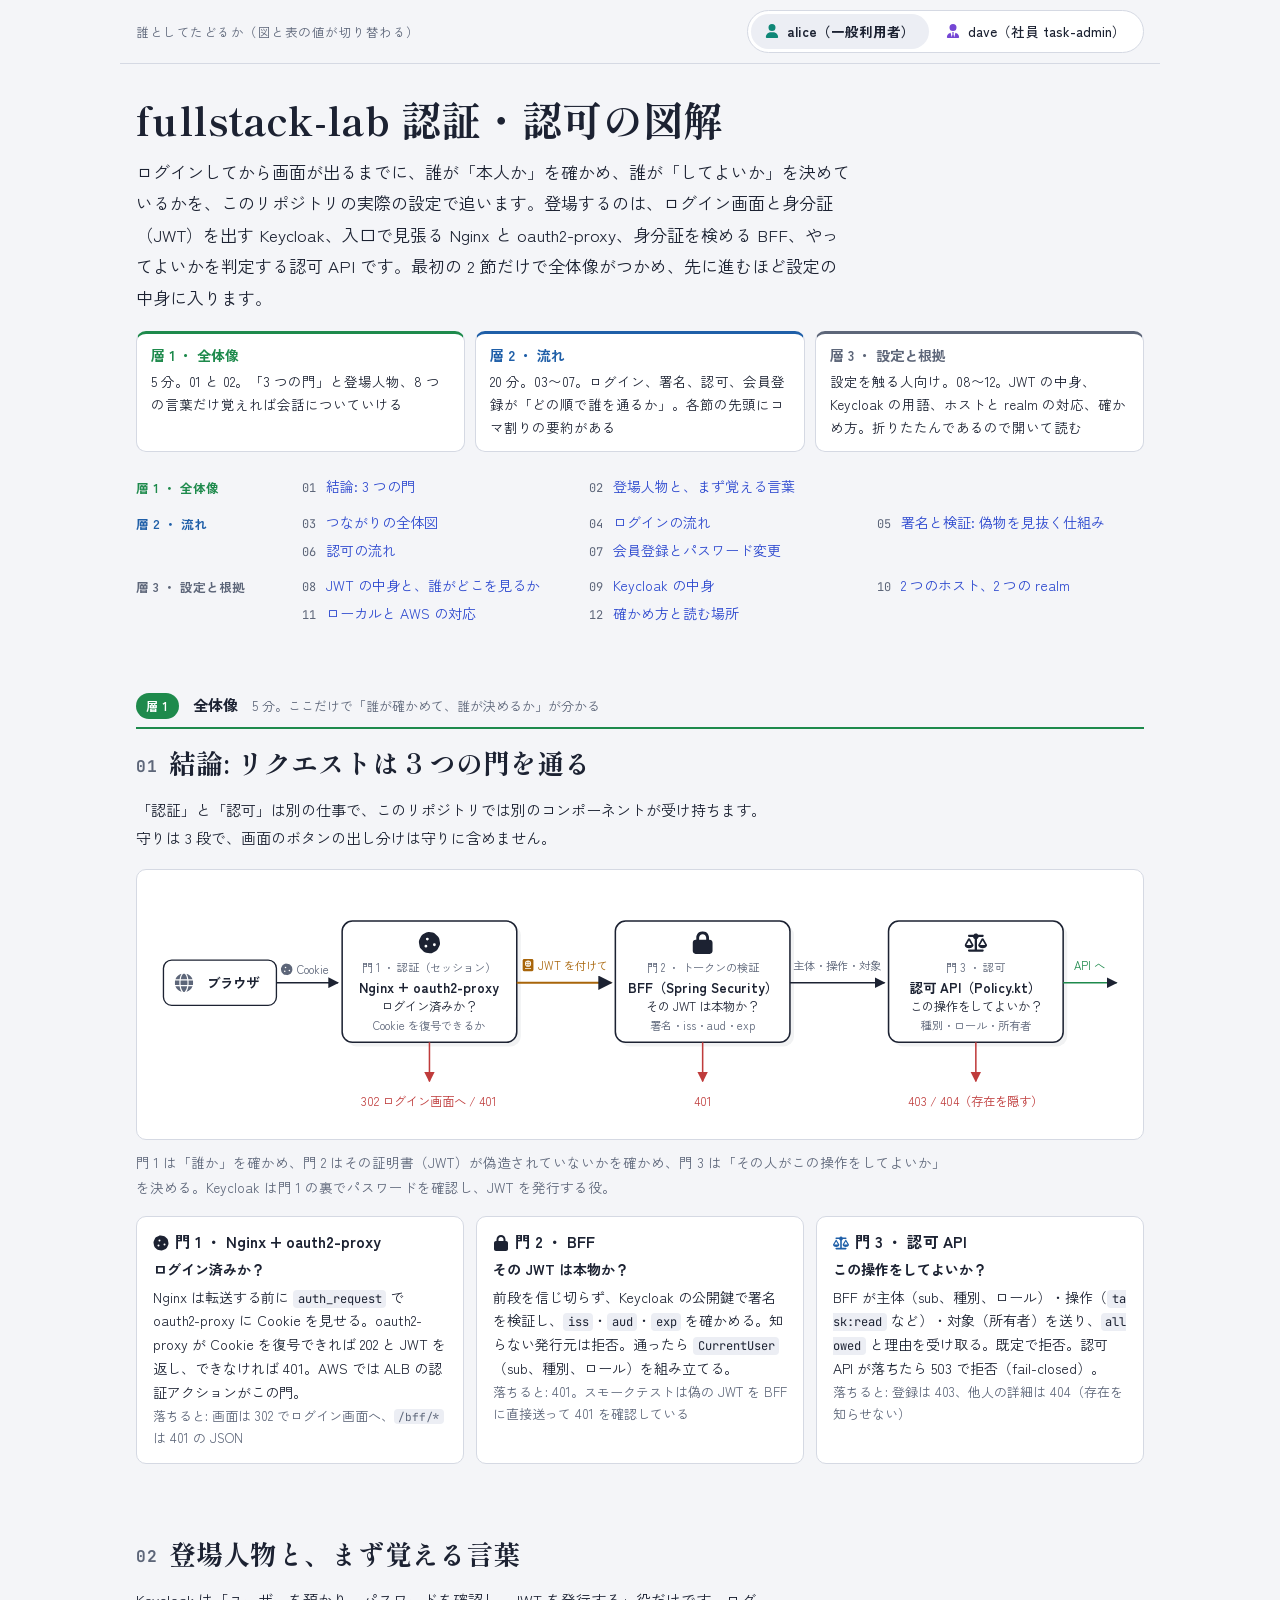
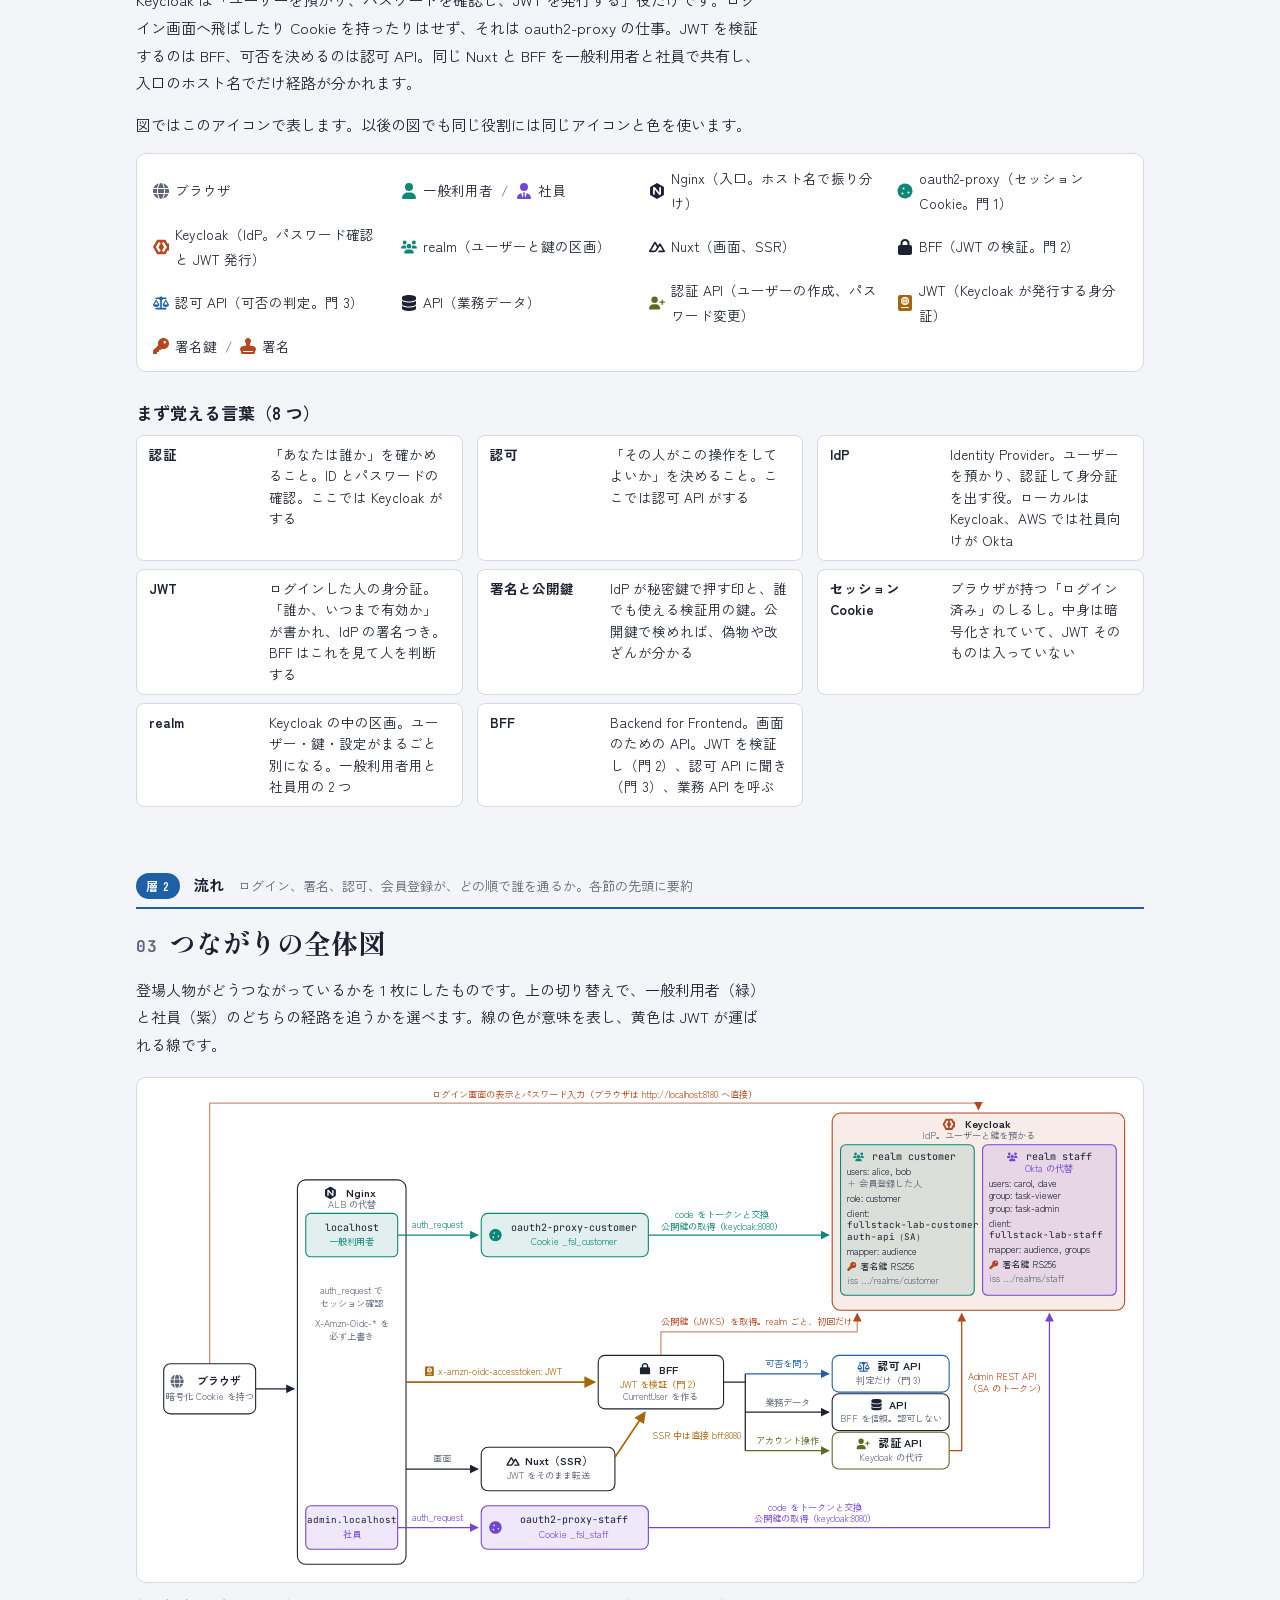
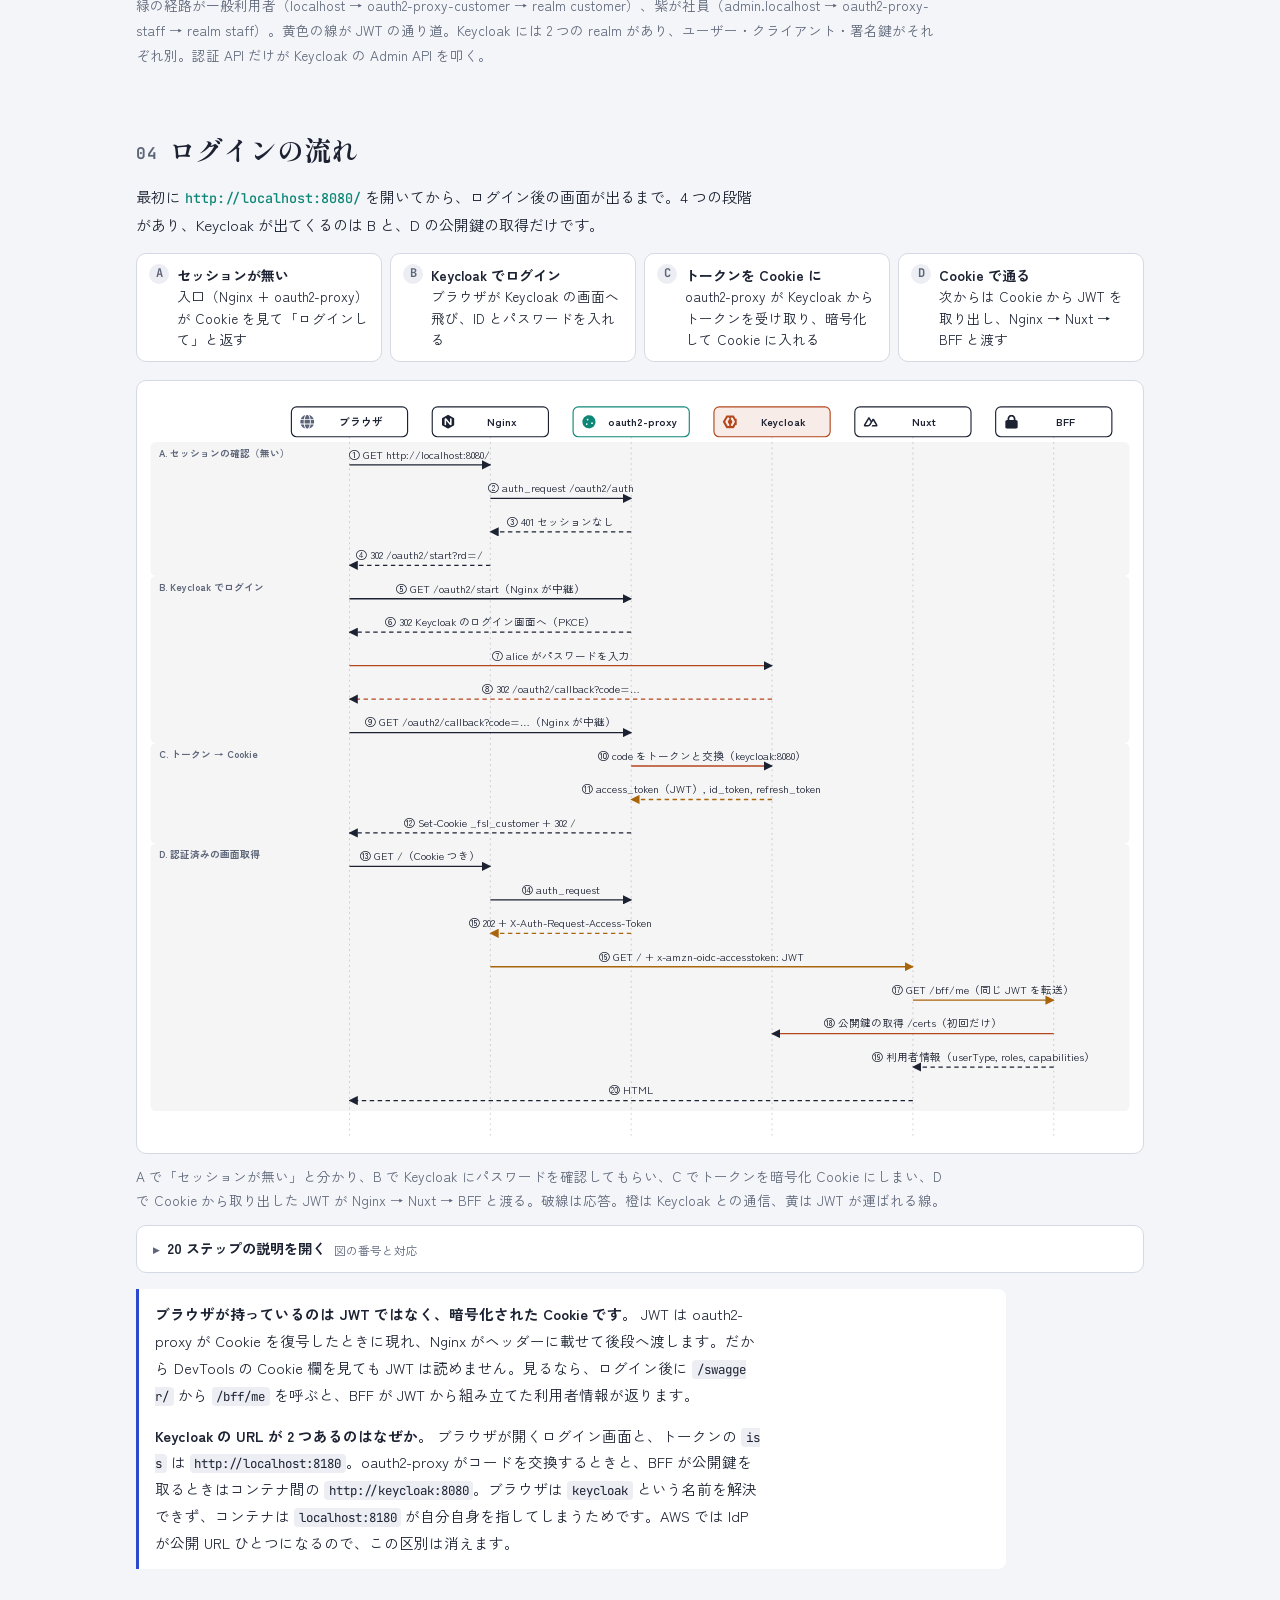
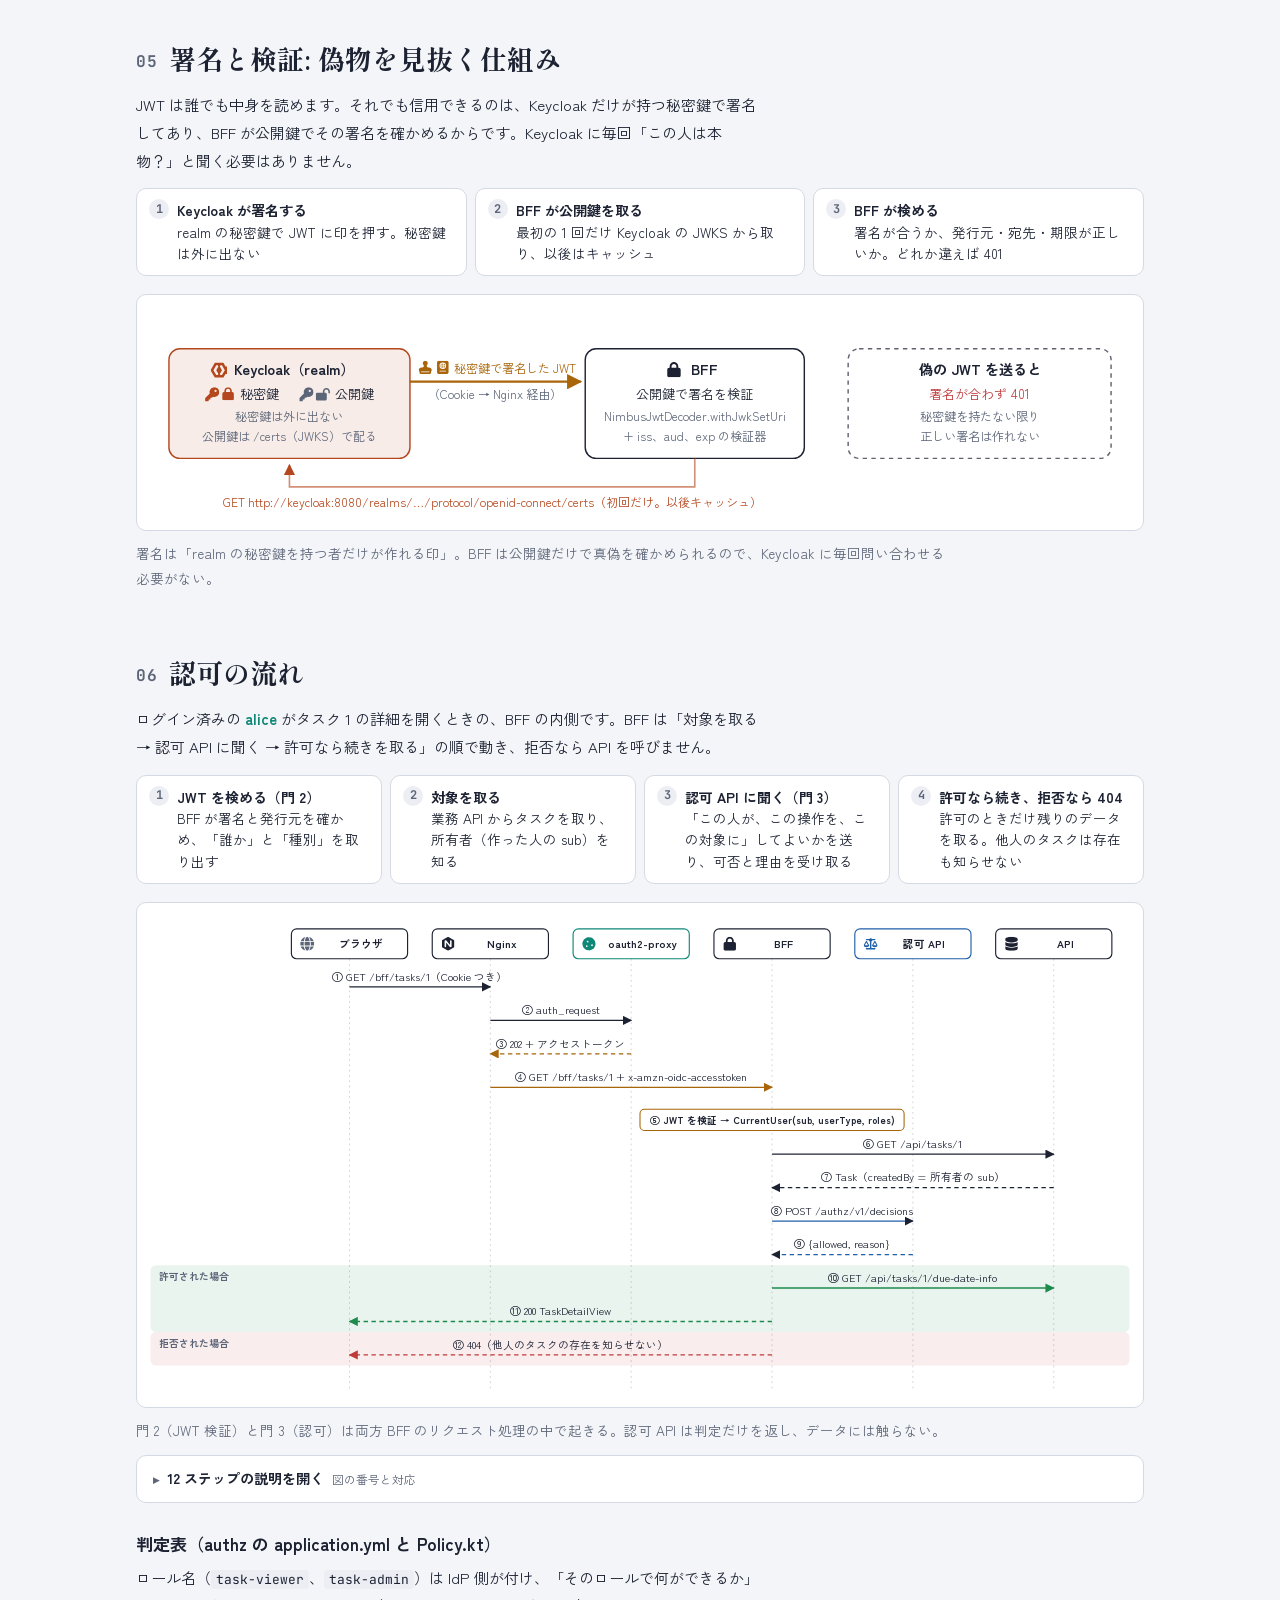
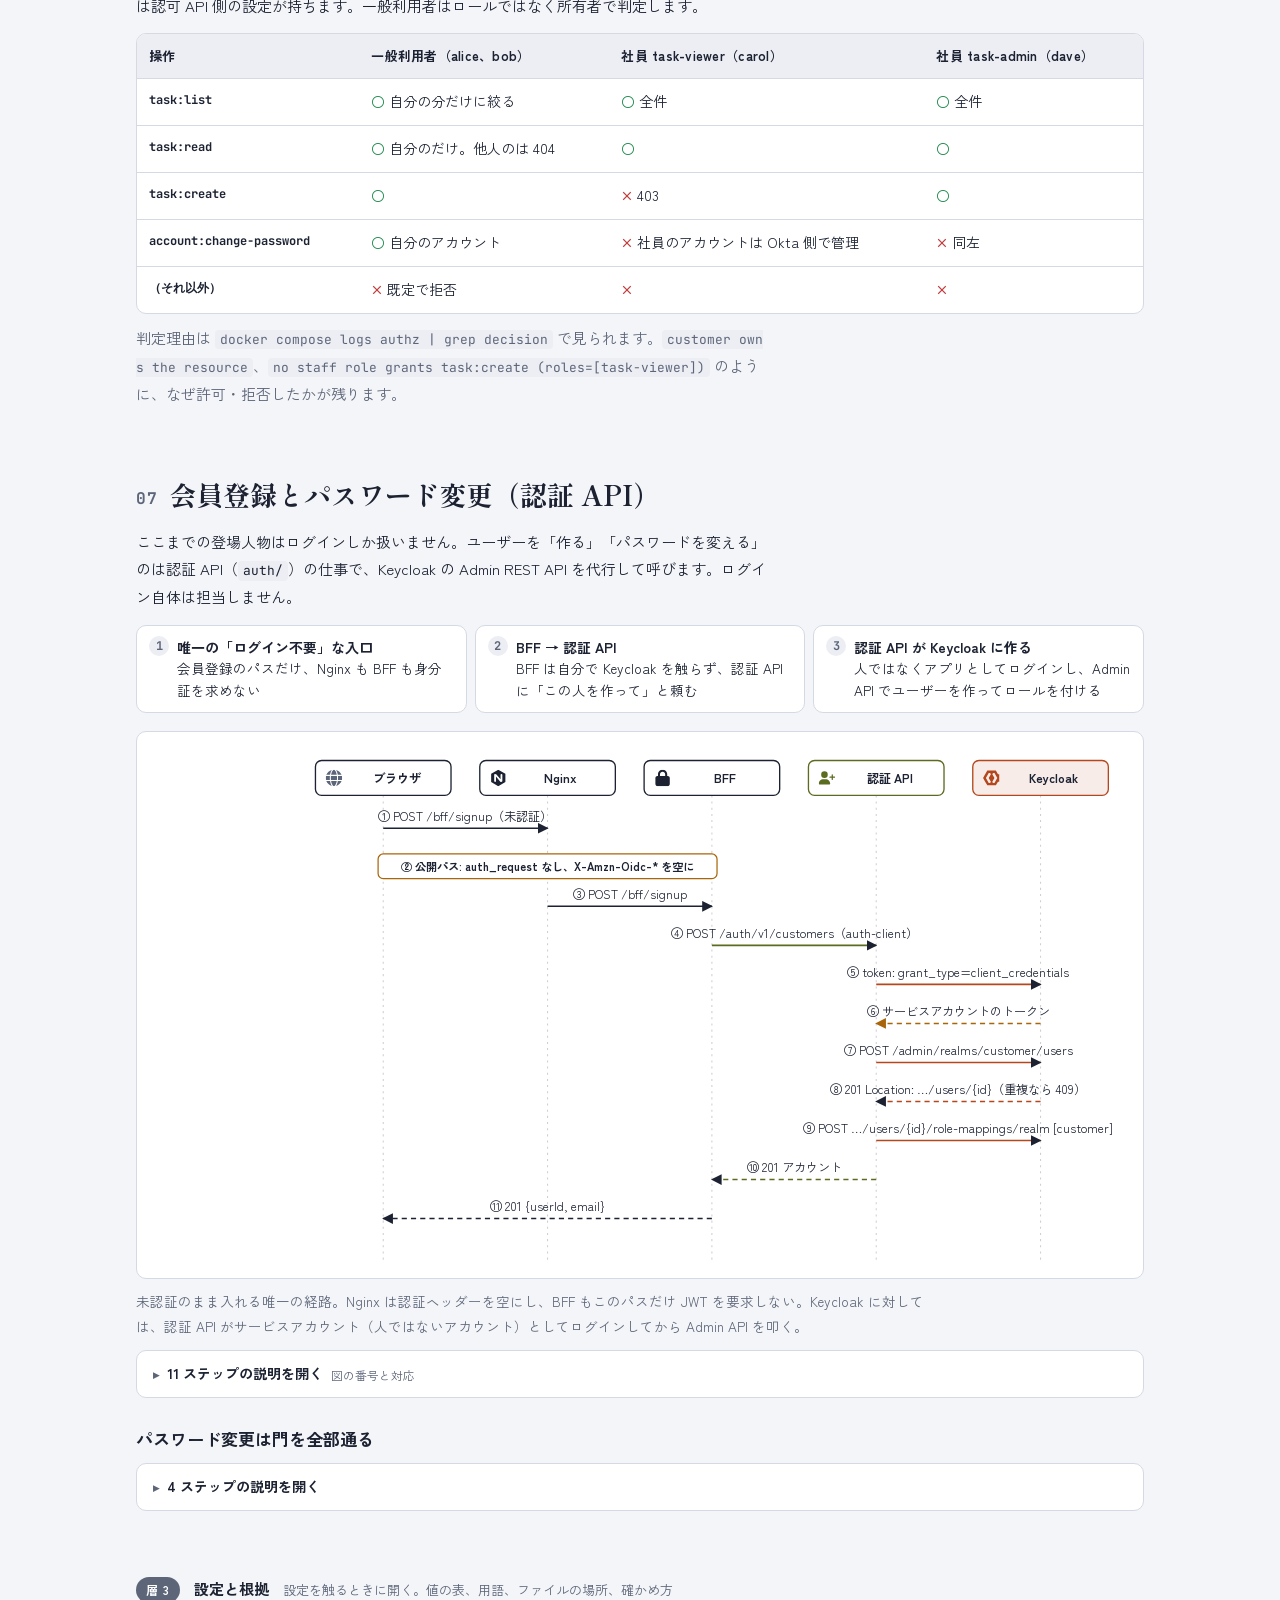
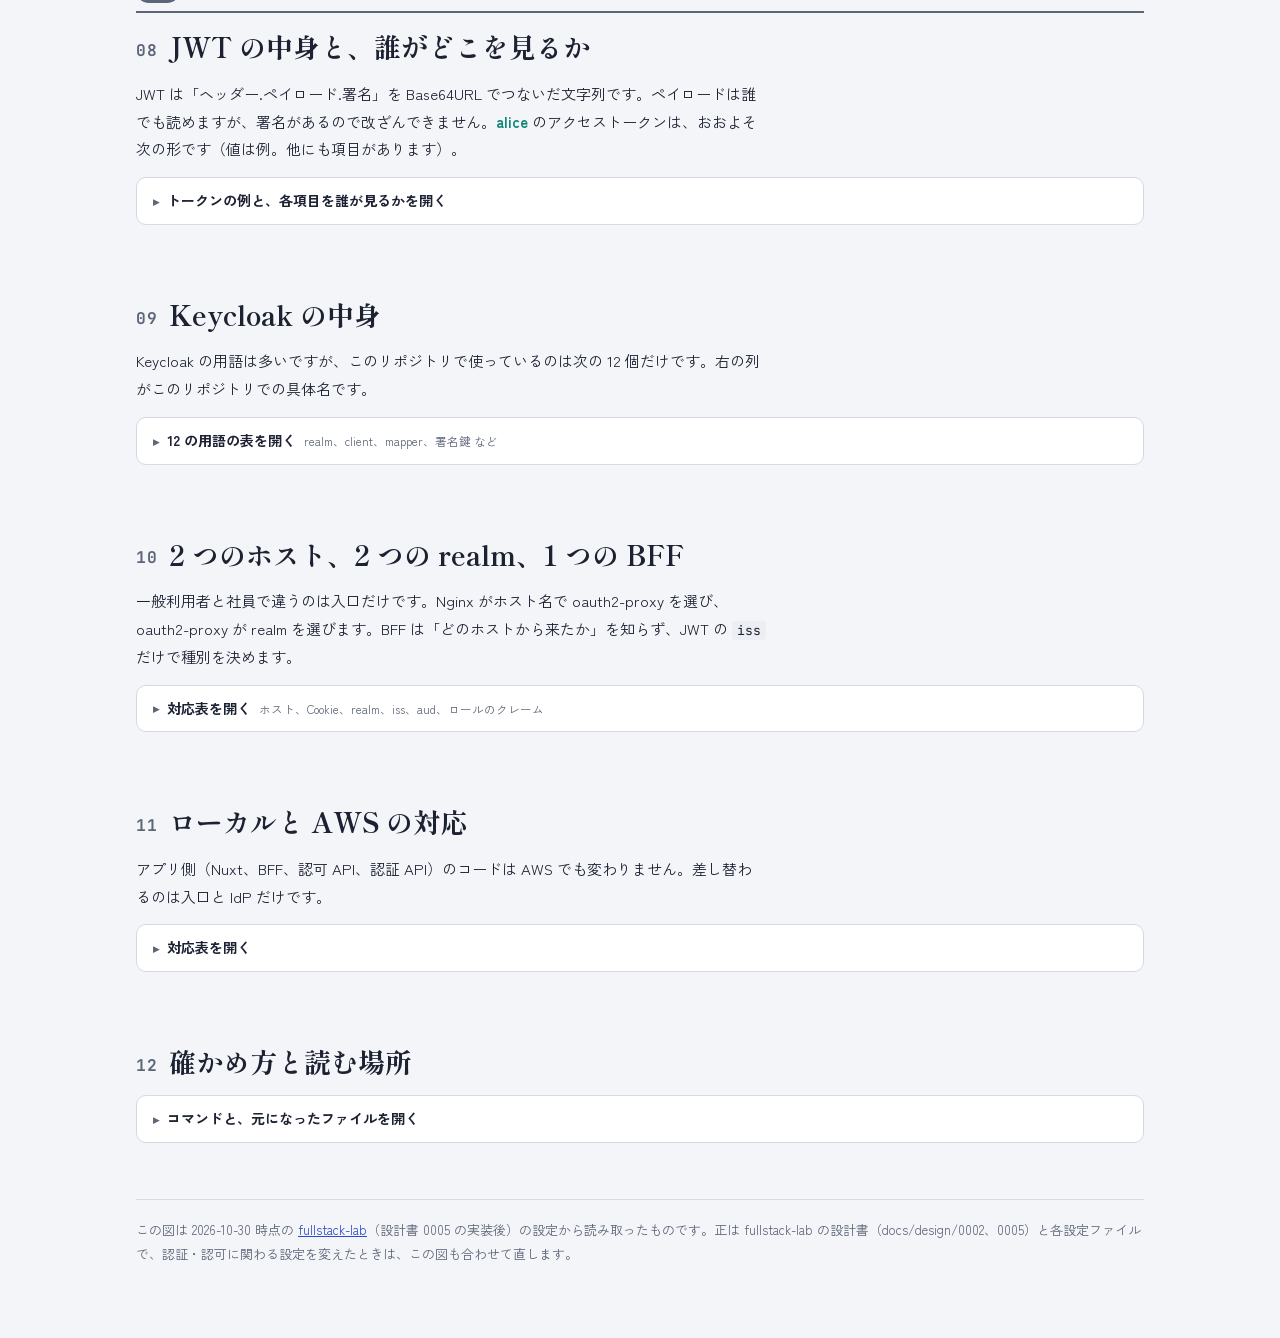
==== commit 94aeb7bc: "docs: 層の名前を「全体像 / 流れ / 設定と根拠」に変える" ====
--- a/auth/authentication-authorization.html
+++ b/auth/authentication-authorization.html
@@ -62,17 +62,17 @@
 <p class="lead">ログインしてから画面が出るまでに、誰が「本人か」を確かめ、誰が「してよいか」を決めているかを、このリポジトリの実際の設定で追います。登場するのは、ログイン画面と身分証（JWT）を出す Keycloak、入口で見張る Nginx と oauth2-proxy、身分証を検める BFF、やってよいかを判定する認可 API です。最初の 2 節だけで全体像がつかめ、先に進むほど設定の中身に入ります。</p>
 
 <div class="howto" aria-label="この資料の読み方">
-  <div class="lv l1"><b>層 1 ・ ぱっと見</b><span>5 分。01 と 02。「3 つの門」と登場人物、8 つの言葉だけ覚えれば会話についていける</span></div>
-  <div class="lv l2"><b>層 2 ・ 流れを追う</b><span>20 分。03〜07。ログイン、署名、認可、会員登録が「どの順で誰を通るか」。各節の先頭にコマ割りの要約がある</span></div>
+  <div class="lv l1"><b>層 1 ・ 全体像</b><span>5 分。01 と 02。「3 つの門」と登場人物、8 つの言葉だけ覚えれば会話についていける</span></div>
+  <div class="lv l2"><b>層 2 ・ 流れ</b><span>20 分。03〜07。ログイン、署名、認可、会員登録が「どの順で誰を通るか」。各節の先頭にコマ割りの要約がある</span></div>
   <div class="lv l3"><b>層 3 ・ 設定と根拠</b><span>設定を触る人向け。08〜12。JWT の中身、Keycloak の用語、ホストと realm の対応、確かめ方。折りたたんであるので開いて読む</span></div>
 </div>
 
 <nav class="toc" aria-label="目次">
-  <div class="group"><span class="lt l1">層 1 ・ ぱっと見</span><ol>
+  <div class="group"><span class="lt l1">層 1 ・ 全体像</span><ol>
     <li><span class="no">01</span><a href="#gates">結論: 3 つの門</a></li>
     <li><span class="no">02</span><a href="#cast">登場人物と、まず覚える言葉</a></li>
   </ol></div>
-  <div class="group"><span class="lt l2">層 2 ・ 流れを追う</span><ol>
+  <div class="group"><span class="lt l2">層 2 ・ 流れ</span><ol>
     <li><span class="no">03</span><a href="#overview">つながりの全体図</a></li>
     <li><span class="no">04</span><a href="#login">ログインの流れ</a></li>
     <li><span class="no">05</span><a href="#signature">署名と検証: 偽物を見抜く仕組み</a></li>
@@ -88,7 +88,7 @@
   </ol></div>
 </nav>
 
-<div class="layer-head l1"><span class="tag">層 1</span><span class="name">ぱっと見</span><small>5 分。ここだけで「誰が確かめて、誰が決めるか」が分かる</small></div>
+<div class="layer-head l1"><span class="tag">層 1</span><span class="name">全体像</span><small>5 分。ここだけで「誰が確かめて、誰が決めるか」が分かる</small></div>
 
 <!-- ======================================================================= -->
 <h2 id="gates"><span class="no">01</span>結論: リクエストは 3 つの門を通る</h2>
@@ -201,7 +201,7 @@
   <li><b>BFF</b><span>Backend for Frontend。画面のための API。JWT を検証し（門 2）、認可 API に聞き（門 3）、業務 API を呼ぶ</span></li>
 </ul>
 
-<div class="layer-head l2"><span class="tag">層 2</span><span class="name">流れを追う</span><small>ログイン、署名、認可、会員登録が、どの順で誰を通るか。各節の先頭に要約</small></div>
+<div class="layer-head l2"><span class="tag">層 2</span><span class="name">流れ</span><small>ログイン、署名、認可、会員登録が、どの順で誰を通るか。各節の先頭に要約</small></div>
 
 <!-- ======================================================================= -->
 <h2 id="overview"><span class="no">03</span>つながりの全体図</h2>
--- a/assets/notes.css
+++ b/assets/notes.css
@@ -0,0 +1,241 @@
+/* fullstack-lab-architecture-notes の共通 CSS。
+   読者は「新しくチームに入った人」と「まだスキルの無い人」。ページの決まりは README の「ページの書き方」にある。
+   各ページは <link rel="stylesheet" href="../assets/notes.css"> で読み込み、そのページだけの装飾を <style> に数行残す。
+   ここを変えると全ページに効くので、変えたら全ページを描画して確かめる。 */
+
+/* ===== 1. 色とフォント。「色 = 意味」を全ページで揃える ===== */
+:root {
+  --bg: #f4f5f8; --surface: #ffffff; --surface-2: #eceef4; --fg: #1c2232; --muted: #5d6679; --line: #d5d9e3; --accent: #2d49cf;
+  --c: #0f8777;  --c-soft: rgba(15, 135, 119, 0.12);   /* 一般利用者の経路 */
+  --s: #7446d4;  --s-soft: rgba(116, 70, 212, 0.12);   /* 社員の経路 */
+  --jwt: #a8650a; --jwt-soft: rgba(168, 101, 10, 0.14); /* トークン（JWT）が運ばれる線 */
+  --k: #b4471d;  --k-soft: rgba(180, 71, 29, 0.10);    /* IdP（Keycloak / Okta）とのやり取り */
+  --z: #1f5fa8;                                         /* 認可 API（判定） */
+  --au: #5b6b1f;                                        /* 認証 API（ユーザーの作成・変更） */
+  --ok: #1e8a4c; --ok-soft: rgba(30, 138, 76, 0.12);    /* 許可 */
+  --ng: #bf3b3b; --ng-soft: rgba(191, 59, 59, 0.12);    /* 拒否 */
+  --l1: #1e8a4c; --l2: #1f5fa8; --l3: #5d6679;          /* 層 1（全体像）/ 層 2（流れ）/ 層 3（設定） */
+  --g-cloud: #232f3e; --g-region: #00a4a6; --g-vpc: #8c4fff; --g-subnet: #7aa116; --g-ecs: #ed7100; /* AWS のグループ枠（公式の色） */
+  --font-body: "Zen Kaku Gothic New", "Hiragino Sans", "Yu Gothic UI", "Meiryo", sans-serif;
+  --font-display: "Shippori Mincho B1", "Hiragino Mincho ProN", "Yu Mincho", serif;
+  --font-mono: "JetBrains Mono", ui-monospace, "SFMono-Regular", Menlo, Consolas, monospace;
+}
+@media (prefers-color-scheme: dark) {
+  :root:not([data-theme="light"]) {
+    --bg: #12161f; --surface: #1a1f2b; --surface-2: #222838; --fg: #e5e8ef; --muted: #9aa3b6; --line: #2e3647; --accent: #8ea0ff;
+    --c: #3cc2ad; --c-soft: rgba(60, 194, 173, 0.16); --s: #b393ff; --s-soft: rgba(179, 147, 255, 0.16);
+    --jwt: #e3a942; --jwt-soft: rgba(227, 169, 66, 0.16); --k: #ee8a5a; --k-soft: rgba(238, 138, 90, 0.14);
+    --z: #6ea6ea; --au: #a9bd55; --ok: #4fc47c; --ok-soft: rgba(79, 196, 124, 0.16); --ng: #f27b7b; --ng-soft: rgba(242, 123, 123, 0.16);
+    --l1: #4fc47c; --l2: #6ea6ea; --l3: #9aa3b6;
+    --g-cloud: #c9d1e3; --g-region: #2fc4c6; --g-vpc: #b08cff; --g-subnet: #9bc43a; --g-ecs: #ff9a3d;
+    color-scheme: dark;
+  }
+  :root:not([data-theme="light"]) .ic-l { display: none; }
+  :root:not([data-theme="light"]) .ic-d { display: inline; }
+}
+:root[data-theme="dark"] {
+  --bg: #12161f; --surface: #1a1f2b; --surface-2: #222838; --fg: #e5e8ef; --muted: #9aa3b6; --line: #2e3647; --accent: #8ea0ff;
+  --c: #3cc2ad; --c-soft: rgba(60, 194, 173, 0.16); --s: #b393ff; --s-soft: rgba(179, 147, 255, 0.16);
+  --jwt: #e3a942; --jwt-soft: rgba(227, 169, 66, 0.16); --k: #ee8a5a; --k-soft: rgba(238, 138, 90, 0.14);
+  --z: #6ea6ea; --au: #a9bd55; --ok: #4fc47c; --ok-soft: rgba(79, 196, 124, 0.16); --ng: #f27b7b; --ng-soft: rgba(242, 123, 123, 0.16);
+  --l1: #4fc47c; --l2: #6ea6ea; --l3: #9aa3b6;
+  --g-cloud: #c9d1e3; --g-region: #2fc4c6; --g-vpc: #b08cff; --g-subnet: #9bc43a; --g-ecs: #ff9a3d;
+  color-scheme: dark;
+}
+:root[data-theme="dark"] .ic-l { display: none; }
+:root[data-theme="dark"] .ic-d { display: inline; }
+.ic-d { display: none; }   /* AWS 公式アイコンの Light / Dark 版の切り替え */
+
+/* ===== 2. 土台。1 カラム、図は枠いっぱい、本文は 1 行 40 文字前後 ===== */
+*, *::before, *::after { box-sizing: border-box; }
+html { -webkit-text-size-adjust: 100%; scroll-behavior: smooth; }
+img, svg { max-width: 100%; }
+body { background: var(--bg); color: var(--fg); font-family: var(--font-body); font-size: 15px; line-height: 1.85; margin: 0; }
+body::before { content: ""; position: fixed; inset: 0 0 auto; height: env(safe-area-inset-top, 0px); z-index: 10; background: var(--bg); }
+.wrap { max-width: 1040px; margin: 0 auto; padding-block: 0 72px; padding-left: max(16px, env(safe-area-inset-left, 0px)); padding-right: max(16px, env(safe-area-inset-right, 0px)); }
+a { color: var(--accent); }
+code, .mono { font-family: var(--font-mono); font-size: 0.86em; }
+code { background: var(--surface-2); padding: 0.08em 0.38em; border-radius: 4px; word-break: break-all; }
+pre { background: var(--surface-2); border-radius: 8px; padding: 14px 16px; overflow-x: auto; font-family: var(--font-mono); font-size: 13px; line-height: 1.6; margin: 0; }
+pre code { background: none; padding: 0; font-size: inherit; }
+h1, h2, h3 { text-wrap: balance; line-height: 1.35; }
+h1 { font-family: var(--font-display); font-weight: 700; font-size: clamp(26px, 4.6vw, 40px); margin: 28px 0 10px; letter-spacing: 0.01em; }
+h2 { font-family: var(--font-display); font-weight: 700; font-size: clamp(21px, 3vw, 27px); margin: 0 0 14px; padding-top: 56px; }
+h2 .no { font-family: var(--font-mono); font-size: 0.6em; color: var(--muted); margin-right: 12px; vertical-align: 0.15em; letter-spacing: 0.04em; }
+h3 { font-size: 17px; font-weight: 700; margin: 30px 0 8px; }
+p { margin: 0 0 14px; max-width: 42em; }
+.lead { font-size: 17px; max-width: 42em; }
+ul.plain, ol.plain { padding-left: 1.3em; max-width: 44em; }
+ul.plain li, ol.plain li { margin-bottom: 6px; }
+strong { font-weight: 700; }
+.muted { color: var(--muted); }
+.files { font-size: 14px; }
+.files li { margin-bottom: 4px; }
+.two { display: grid; grid-template-columns: repeat(auto-fit, minmax(280px, 1fr)); gap: 14px; }
+.two > div { min-width: 0; }
+footer { margin-top: 56px; padding-top: 18px; border-top: 1px solid var(--line); font-size: 13px; color: var(--muted); }
+@media (prefers-reduced-motion: reduce) { html { scroll-behavior: auto; } * { transition: none !important; } }
+
+/* ===== 3. 上部の固定バー: 誰として見るか（alice / dave）。図と表の値が切り替わる ===== */
+.bar { position: sticky; top: env(safe-area-inset-top, 0px); z-index: 5; background: var(--bg); border-bottom: 1px solid var(--line); margin: 0 calc(-1 * max(16px, env(safe-area-inset-left, 0px))) 0 calc(-1 * max(16px, env(safe-area-inset-right, 0px))); padding-left: max(16px, env(safe-area-inset-left, 0px)); padding-right: max(16px, env(safe-area-inset-right, 0px)); }
+.bar-in { display: flex; flex-wrap: wrap; align-items: center; justify-content: space-between; gap: 8px 16px; padding-block: 10px; }
+.bar .label { font-size: 12.5px; color: var(--muted); letter-spacing: 0.04em; }
+.persona { display: inline-flex; border: 1px solid var(--line); border-radius: 999px; padding: 3px; background: var(--surface); gap: 3px; }
+.persona button { font: inherit; font-size: 13.5px; font-weight: 500; padding: 5px 14px; border-radius: 999px; border: 0; background: transparent; color: var(--fg); cursor: pointer; display: inline-flex; align-items: center; gap: 8px; }
+.persona button .dot { width: 9px; height: 9px; border-radius: 50%; background: var(--line); }
+.persona button[data-persona="c"] .dot { background: var(--c); }
+.persona button[data-persona="s"] .dot { background: var(--s); }
+.persona button svg.ic { width: 14px; height: 14px; margin-right: 0; vertical-align: -2px; }
+.persona button[aria-pressed="true"] { background: var(--surface-2); font-weight: 700; }
+.persona button:focus-visible { outline: 2px solid var(--accent); outline-offset: 2px; }
+.v { font-weight: 700; }                      /* 視点で値が入れ替わる語（data-c / data-s） */
+.v.mono { font-family: var(--font-mono); font-size: 0.9em; font-weight: 500; }
+:root:not([data-persona]) .only-s, :root[data-persona="c"] .only-s { display: none; }
+:root[data-persona="s"] .only-c { display: none; }
+:root[data-persona="s"] .v { color: var(--s); }
+:root:not([data-persona]) .v, :root[data-persona="c"] .v { color: var(--c); }
+.r-c, .r-s { transition: opacity 0.2s; }       /* 選んだ利用者の経路だけ濃く出す（図の <g>） */
+:root:not([data-persona]) .r-s, :root[data-persona="c"] .r-s { opacity: 0.32; }
+:root[data-persona="s"] .r-c { opacity: 0.32; }
+tr.row-c, tr.row-s { transition: background 0.2s; }
+:root:not([data-persona]) tr.row-c, :root[data-persona="c"] tr.row-c { background: var(--c-soft); }
+:root[data-persona="s"] tr.row-s { background: var(--s-soft); }
+
+/* ===== 4. 読み方・層・目次・折りたたみ。「どこまで読めばよいか」を最初に示す ===== */
+.howto { display: grid; grid-template-columns: repeat(3, minmax(0, 1fr)); gap: 10px; margin: 18px 0 8px; }
+@media (max-width: 720px) { .howto { grid-template-columns: 1fr; } }
+.howto .lv { border: 1px solid var(--line); border-top: 3px solid var(--line); border-radius: 10px; background: var(--surface); padding: 10px 14px 12px; font-size: 13.5px; line-height: 1.7; }
+.howto .lv b { display: block; font-size: 14px; margin-bottom: 2px; }
+.howto .lv.l1 { border-top-color: var(--l1); } .howto .lv.l1 b { color: var(--l1); }
+.howto .lv.l2 { border-top-color: var(--l2); } .howto .lv.l2 b { color: var(--l2); }
+.howto .lv.l3 { border-top-color: var(--l3); } .howto .lv.l3 b { color: var(--l3); }
+.layer-head { margin: 64px 0 -40px; padding-bottom: 8px; border-bottom: 2px solid var(--line); display: flex; flex-wrap: wrap; align-items: baseline; gap: 6px 14px; }
+.layer-head .tag { font-size: 12px; font-weight: 700; letter-spacing: 0.08em; padding: 2px 10px; border-radius: 999px; color: #fff; }
+.layer-head .name { font-weight: 700; font-size: 15px; }
+.layer-head small { color: var(--muted); font-size: 13px; }
+.layer-head.l1 { border-color: var(--l1); } .layer-head.l1 .tag { background: var(--l1); }
+.layer-head.l2 { border-color: var(--l2); } .layer-head.l2 .tag { background: var(--l2); }
+.layer-head.l3 { border-color: var(--l3); } .layer-head.l3 .tag { background: var(--l3); }
+nav.toc { margin: 22px 0 8px; display: grid; gap: 10px; }
+nav.toc .group { display: grid; grid-template-columns: 150px 1fr; gap: 4px 16px; align-items: start; }
+@media (max-width: 600px) { nav.toc .group { grid-template-columns: 1fr; } }
+nav.toc .lt { font-size: 12.5px; font-weight: 700; padding-top: 2px; }
+nav.toc .lt.l1 { color: var(--l1); } nav.toc .lt.l2 { color: var(--l2); } nav.toc .lt.l3 { color: var(--l3); }
+nav.toc ol { display: grid; grid-template-columns: repeat(auto-fill, minmax(240px, 1fr)); gap: 2px 20px; padding: 0; margin: 0; list-style: none; }
+nav.toc li { font-size: 14px; }
+nav.toc li .no { font-family: var(--font-mono); color: var(--muted); font-size: 12px; margin-right: 10px; }
+nav.toc a { text-decoration: none; }
+nav.toc a:hover { text-decoration: underline; }
+details.deep { border: 1px solid var(--line); border-radius: 10px; background: var(--surface); padding: 0 16px; margin: 12px 0 16px; }
+details.deep > summary { cursor: pointer; padding: 10px 0; font-weight: 700; font-size: 14px; list-style: none; display: flex; align-items: center; gap: 8px; }
+details.deep > summary::-webkit-details-marker { display: none; }
+details.deep > summary::before { content: "▸"; color: var(--muted); font-size: 12px; transition: transform 0.15s; }
+details.deep[open] > summary::before { transform: rotate(90deg); }
+details.deep > summary small { font-weight: 400; color: var(--muted); }
+details.deep[open] { padding-bottom: 12px; }
+details.deep[open] > summary { border-bottom: 1px solid var(--line); margin-bottom: 12px; }
+.glossary { display: grid; grid-template-columns: repeat(auto-fill, minmax(300px, 1fr)); gap: 8px 14px; margin: 10px 0 6px; padding: 0; list-style: none; }
+.glossary li { display: grid; grid-template-columns: 110px 1fr; gap: 10px; padding: 8px 12px; border: 1px solid var(--line); border-radius: 8px; background: var(--surface); font-size: 13.5px; line-height: 1.6; }
+.glossary li b { font-size: 13.5px; }
+.strip { list-style: none; padding: 0; margin: 12px 0 6px; display: grid; grid-template-columns: repeat(auto-fit, minmax(170px, 1fr)); gap: 8px; counter-reset: strip; }
+.strip li { position: relative; border: 1px solid var(--line); border-radius: 10px; background: var(--surface); padding: 10px 12px 10px 40px; font-size: 13.5px; line-height: 1.6; }
+.strip li b { display: block; font-size: 14px; }
+.strip li::before { counter-increment: strip; content: counter(strip); position: absolute; left: 12px; top: 10px; width: 20px; height: 20px; border-radius: 50%; background: var(--surface-2); color: var(--muted); font-family: var(--font-mono); font-size: 12px; font-weight: 700; display: grid; place-items: center; }
+.strip li[data-no]::before { content: attr(data-no); }
+
+/* ===== 5. 図。SVG を viewBox で描き、枠の中で横スクロール ===== */
+figure { margin: 18px 0 8px; }
+.fig-scroll { overflow-x: auto; border: 1px solid var(--line); border-radius: 10px; background: var(--surface); padding: 10px; }
+.fig-scroll svg { display: block; max-width: 100%; height: auto; min-width: 720px; }
+.fig-scroll svg.seq { min-width: 760px; }
+figcaption { font-size: 13.5px; color: var(--muted); margin-top: 10px; max-width: 60em; }
+figcaption b { color: var(--fg); }
+.legend { list-style: none; display: grid; grid-template-columns: repeat(auto-fill, minmax(230px, 1fr)); gap: 6px 18px; margin: 14px 0 4px; padding: 12px 16px; border: 1px solid var(--line); border-radius: 10px; background: var(--surface); font-size: 13.5px; }
+.legend li { display: flex; align-items: center; gap: 6px; }
+.legend li svg.ic { margin-right: 0; }
+.legend .w { color: var(--muted); margin: 0 2px; }
+
+/* ===== 6. SVG の部品。色やサイズは SVG に直書きせず、ここのクラスを使う ===== */
+svg text { fill: currentColor; font-family: var(--font-body); }
+svg .mono { font-family: var(--font-mono); }
+svg .t10 { font-size: 10px; } svg .t105 { font-size: 10.5px; } svg .t11 { font-size: 11px; } svg .t12 { font-size: 12px; }
+svg .t13 { font-size: 13px; font-weight: 700; }
+svg .t105b { font-size: 10.5px; font-weight: 700; } svg .t115b { font-size: 11.5px; font-weight: 700; }
+svg .t12b { font-size: 12px; font-weight: 700; } svg .t125b { font-size: 12.5px; font-weight: 700; } svg .t13b { font-size: 13px; font-weight: 700; }
+svg .tsm { font-size: 10px; fill: var(--muted); }       /* 小さい補足 */
+svg .tm { fill: var(--muted); } svg .tc { fill: var(--c); } svg .ts { fill: var(--s); } svg .tk { fill: var(--k); } svg .tj { fill: var(--jwt); }
+svg .tz { fill: var(--z); } svg .tau { fill: var(--au); } svg .tok { fill: var(--ok); } svg .tng { fill: var(--ng); }
+svg .mk { fill: currentColor; } svg .mk-c { fill: var(--c); } svg .mk-s { fill: var(--s); } svg .mk-jwt { fill: var(--jwt); }
+svg .mk-k { fill: var(--k); } svg .mk-mu { fill: var(--muted); } svg .mk-z { fill: var(--z); } svg .mk-au { fill: var(--au); }
+svg .mk-ok { fill: var(--ok); } svg .mk-ng { fill: var(--ng); }
+svg .ln { stroke: currentColor; stroke-width: 1.5; fill: none; }
+svg .ln.c { stroke: var(--c); } svg .ln.s { stroke: var(--s); } svg .ln.k { stroke: var(--k); } svg .ln.z { stroke: var(--z); } svg .ln.au { stroke: var(--au); }
+svg .ln.jwt { stroke: var(--jwt); stroke-width: 2; }
+svg .ln.thin { stroke-opacity: 0.6; }
+svg .ln.dash { stroke-dasharray: 5 4; }
+svg .ln.thin.dash { stroke: var(--muted); }
+svg .box { fill: var(--surface); stroke: currentColor; stroke-width: 1.3; }
+svg .box.c { stroke: var(--c); fill: var(--c-soft); } svg .box.s { stroke: var(--s); fill: var(--s-soft); }
+svg .box.k { stroke: var(--k); fill: var(--k-soft); } svg .box.z { stroke: var(--z); } svg .box.au { stroke: var(--au); }
+svg .box.ghost { fill: none; stroke-dasharray: 4 4; stroke-opacity: 0.7; }
+svg .note { fill: var(--surface); stroke: var(--jwt); stroke-width: 1.2; }
+svg .notetext { font-size: 11px; font-weight: 700; }
+svg .gate { fill: var(--surface); stroke: currentColor; stroke-width: 1.5; }
+svg .gate-shadow { fill: currentColor; fill-opacity: 0.06; }
+/* シーケンス図 */
+svg .life { stroke: currentColor; stroke-opacity: 0.22; stroke-width: 1; stroke-dasharray: 2 4; }
+svg .pbox { fill: var(--surface); stroke: currentColor; stroke-width: 1.3; }
+svg .pbox.lane-p { stroke: var(--c); } svg .pbox.lane-k { stroke: var(--k); fill: var(--k-soft); } svg .pbox.lane-z { stroke: var(--z); } svg .pbox.lane-au { stroke: var(--au); }
+svg .msg { stroke: currentColor; stroke-width: 1.5; }
+svg .msg.ret { stroke-dasharray: 5 4; }
+svg .msg.ln-jwt { stroke: var(--jwt); } svg .msg.ln-k { stroke: var(--k); } svg .msg.ln-z { stroke: var(--z); } svg .msg.ln-au { stroke: var(--au); }
+svg .msg.ln-ok { stroke: var(--ok); } svg .msg.ln-ng { stroke: var(--ng); }
+svg .msglabel { font-size: 12px; }
+svg .band { fill: currentColor; fill-opacity: 0.045; }
+svg .band.band-ok { fill: var(--ok); fill-opacity: 0.09; } svg .band.band-ng { fill: var(--ng); fill-opacity: 0.09; }
+svg .phase { fill: var(--muted); }
+/* AWS の構成図。グループ枠は公式の作法どおり線で、リージョンは破線 */
+svg .frame { fill: none; stroke-width: 1.4; }
+svg .frame.f-cloud { stroke: var(--g-cloud); } svg .frame.f-region { stroke: var(--g-region); stroke-dasharray: 6 4; }
+svg .frame.f-vpc { stroke: var(--g-vpc); } svg .frame.f-subnet { stroke: var(--g-subnet); } svg .frame.f-ecs { stroke: var(--g-ecs); stroke-dasharray: 4 3; }
+svg .ftitle { font-size: 12.5px; font-weight: 700; }
+svg .ftitle.f-cloud { fill: var(--g-cloud); } svg .ftitle.f-region { fill: var(--g-region); } svg .ftitle.f-vpc { fill: var(--g-vpc); }
+svg .ftitle.f-subnet { fill: var(--g-subnet); } svg .ftitle.f-ecs { fill: var(--g-ecs); }
+svg .tbox { fill: var(--surface); stroke: var(--line); stroke-width: 1.2; }
+svg .tbox.ghost { stroke: var(--k); stroke-dasharray: 4 3; fill: var(--k-soft); }
+svg .tt { font-size: 12px; font-weight: 700; }
+svg .idp { fill: none; stroke: var(--line); stroke-width: 1.2; stroke-dasharray: 3 3; }
+svg .panel { fill: var(--surface-2); stroke: var(--line); stroke-width: 1; }
+svg .row { fill: var(--surface); stroke: var(--line); stroke-width: 1.2; }
+svg .row.row-c { stroke: var(--c); } svg .row.row-s { stroke: var(--s); }
+.tic { width: 22px; height: 22px; vertical-align: -5px; margin-right: 6px; border-radius: 4px; }  /* 表の中の AWS アイコン */
+
+/* ===== 7. アイコン。<body> 先頭の <symbol> を <use> で参照する。同じ意味には同じアイコン ===== */
+.ic { fill: currentColor; }
+.ic.c { fill: var(--c); } .ic.s { fill: var(--s); } .ic.k { fill: var(--k); } .ic.z { fill: var(--z); } .ic.au { fill: var(--au); }
+.ic.jwt { fill: var(--jwt); } .ic.m { fill: var(--muted); } .ic.ng { fill: var(--ng); }
+svg.ic { width: 16px; height: 16px; vertical-align: -3px; margin-right: 6px; flex: none; }
+
+/* ===== 8. 表、手順、カード、囲み ===== */
+.tbl-wrap { overflow-x: auto; border: 1px solid var(--line); border-radius: 10px; background: var(--surface); }
+table { border-collapse: collapse; width: 100%; font-size: 14px; }
+th, td { text-align: left; vertical-align: top; padding: 10px 12px; border-bottom: 1px solid var(--line); min-width: 0; }
+th { font-weight: 700; background: var(--surface-2); white-space: nowrap; font-size: 13px; letter-spacing: 0.02em; }
+tbody tr:last-child td { border-bottom: 0; }
+td.k { font-weight: 700; white-space: nowrap; }
+.ok { color: var(--ok); font-weight: 700; }
+.ng { color: var(--ng); font-weight: 700; }
+.chip { display: inline-block; font-size: 11.5px; font-weight: 700; padding: 1px 8px; border-radius: 999px; border: 1px solid var(--line); background: var(--surface-2); white-space: nowrap; margin-right: 4px; }
+.chip.bff { border-color: var(--jwt); color: var(--jwt); } .chip.z { border-color: var(--z); color: var(--z); } .chip.n { border-color: currentColor; }
+.chip.k { border-color: var(--k); color: var(--k); } .chip.au { border-color: var(--au); color: var(--au); } .chip.c { border-color: var(--c); color: var(--c); } .chip.s { border-color: var(--s); color: var(--s); }
+ol.steps { list-style: none; padding: 0; margin: 10px 0 0; display: grid; gap: 6px; max-width: 62em; }
+ol.steps li { display: grid; grid-template-columns: 28px 1fr; gap: 8px; font-size: 14.5px; line-height: 1.75; }
+ol.steps .num { font-weight: 700; color: var(--muted); font-variant-numeric: tabular-nums; }
+.cards { display: grid; grid-template-columns: repeat(3, minmax(0, 1fr)); gap: 12px; margin: 16px 0; }
+@media (max-width: 720px) { .cards { grid-template-columns: 1fr; } }
+.card { border: 1px solid var(--line); border-radius: 10px; background: var(--surface); padding: 14px 16px; font-size: 14px; line-height: 1.7; }
+.card h3 { margin: 0 0 6px; font-size: 15.5px; }
+.card .q { font-weight: 700; margin-bottom: 4px; }
+.card .fail { color: var(--muted); font-size: 13px; }
+.callout { border-left: 3px solid var(--accent); background: var(--surface); padding: 12px 16px; border-radius: 0 8px 8px 0; margin: 16px 0; max-width: 60em; font-size: 14.5px; }
+.callout p:last-child { margin-bottom: 0; }
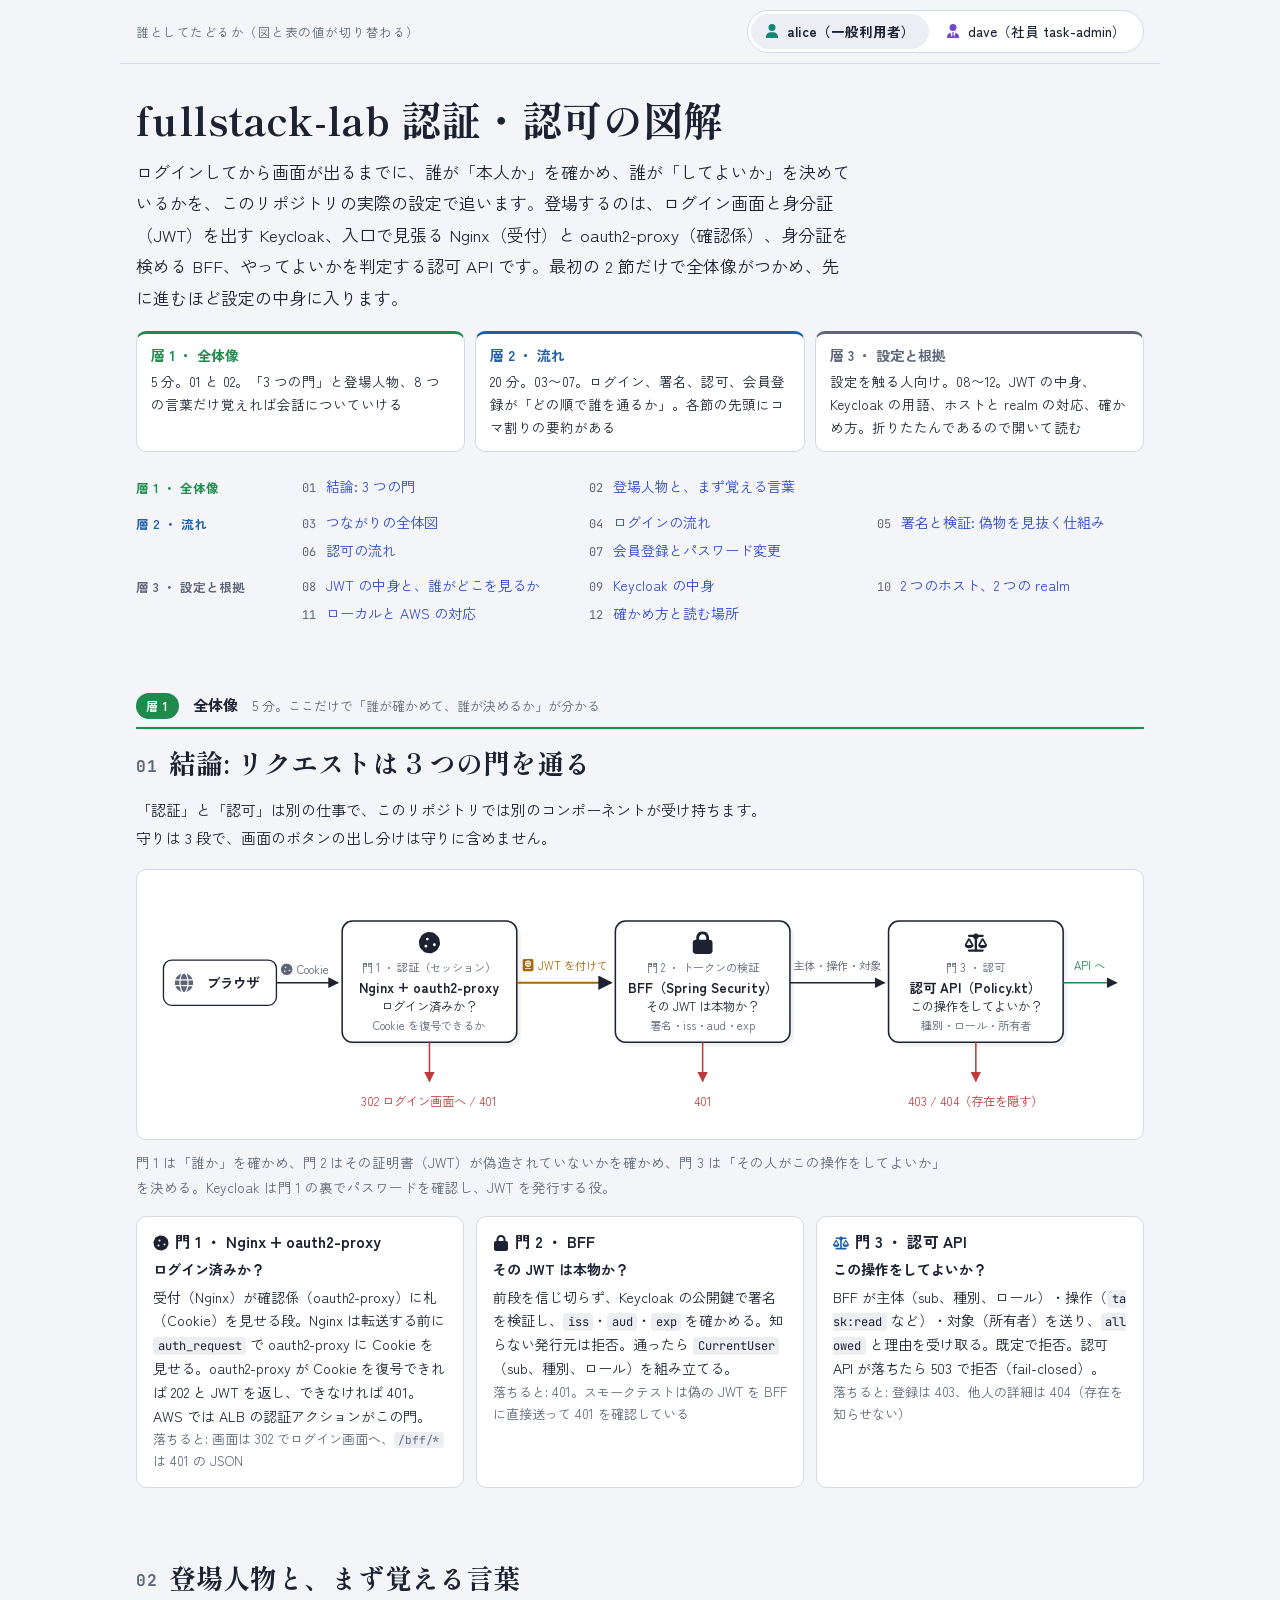
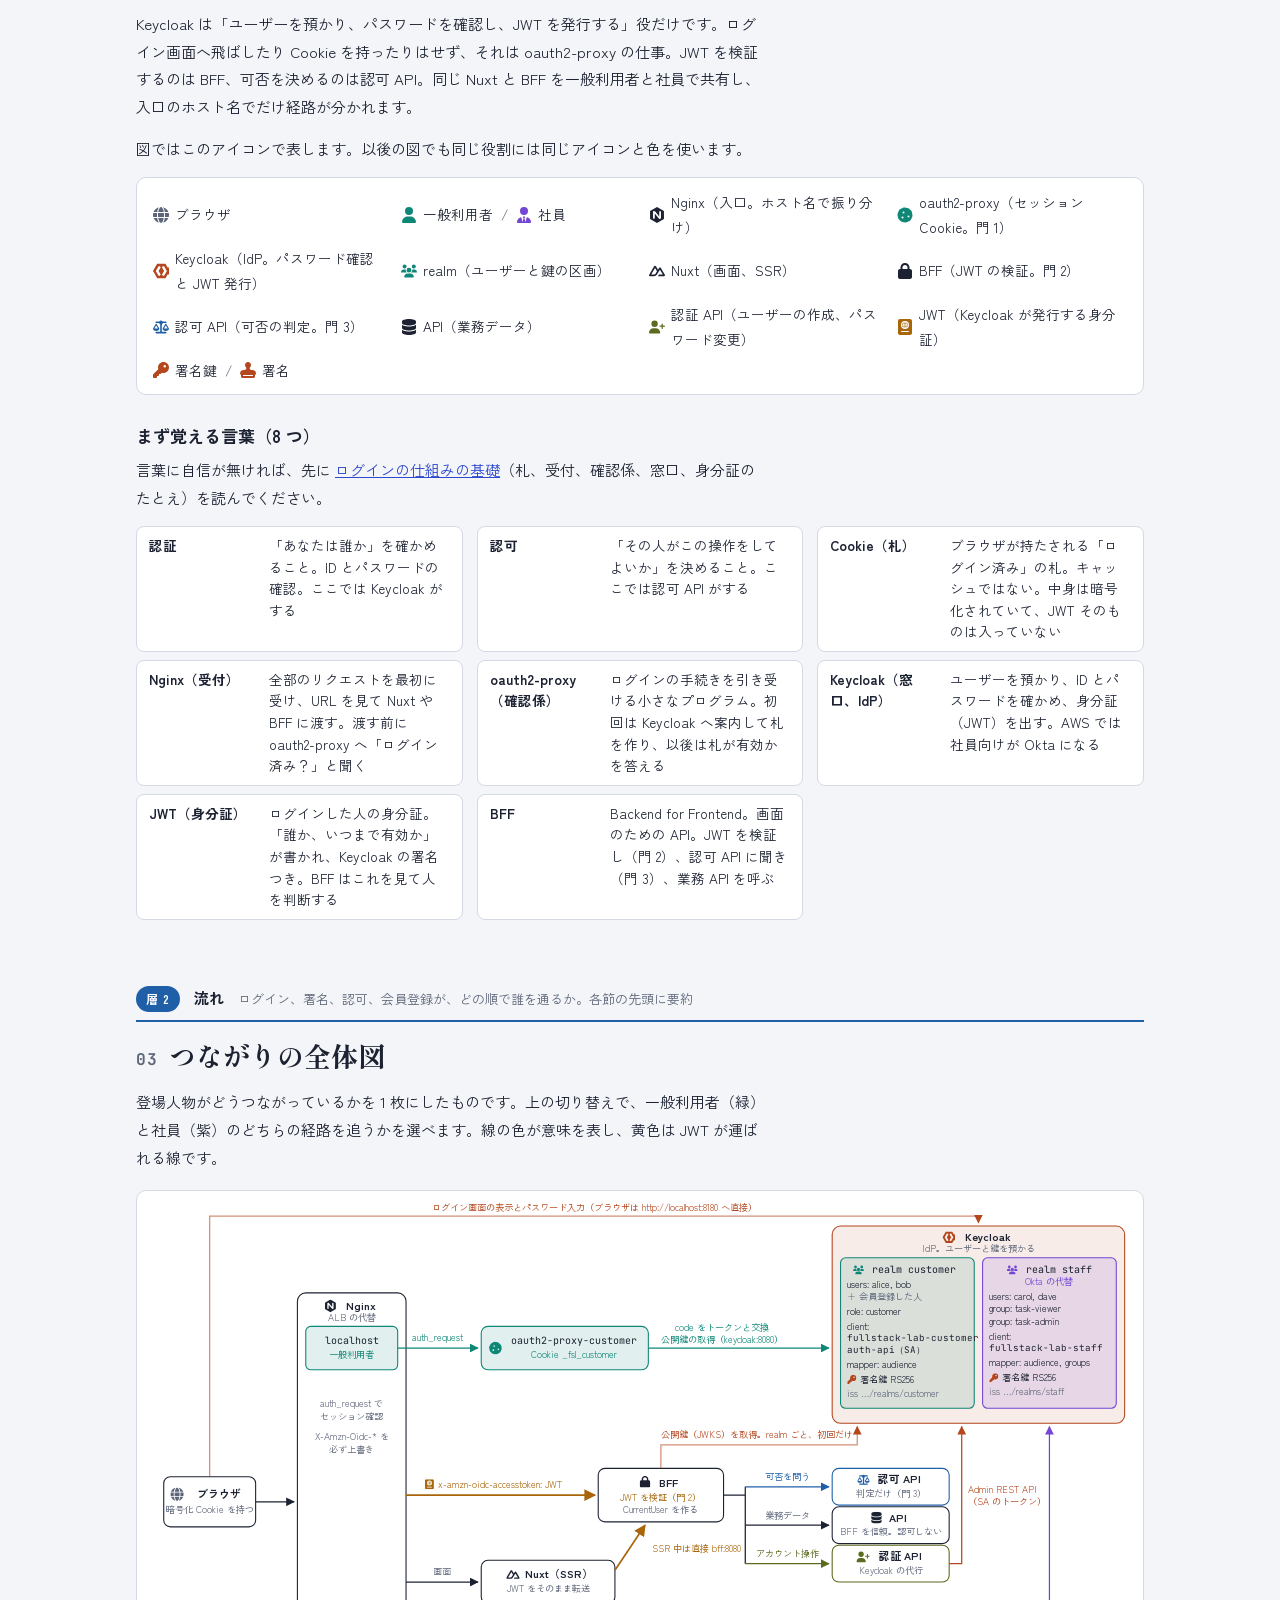
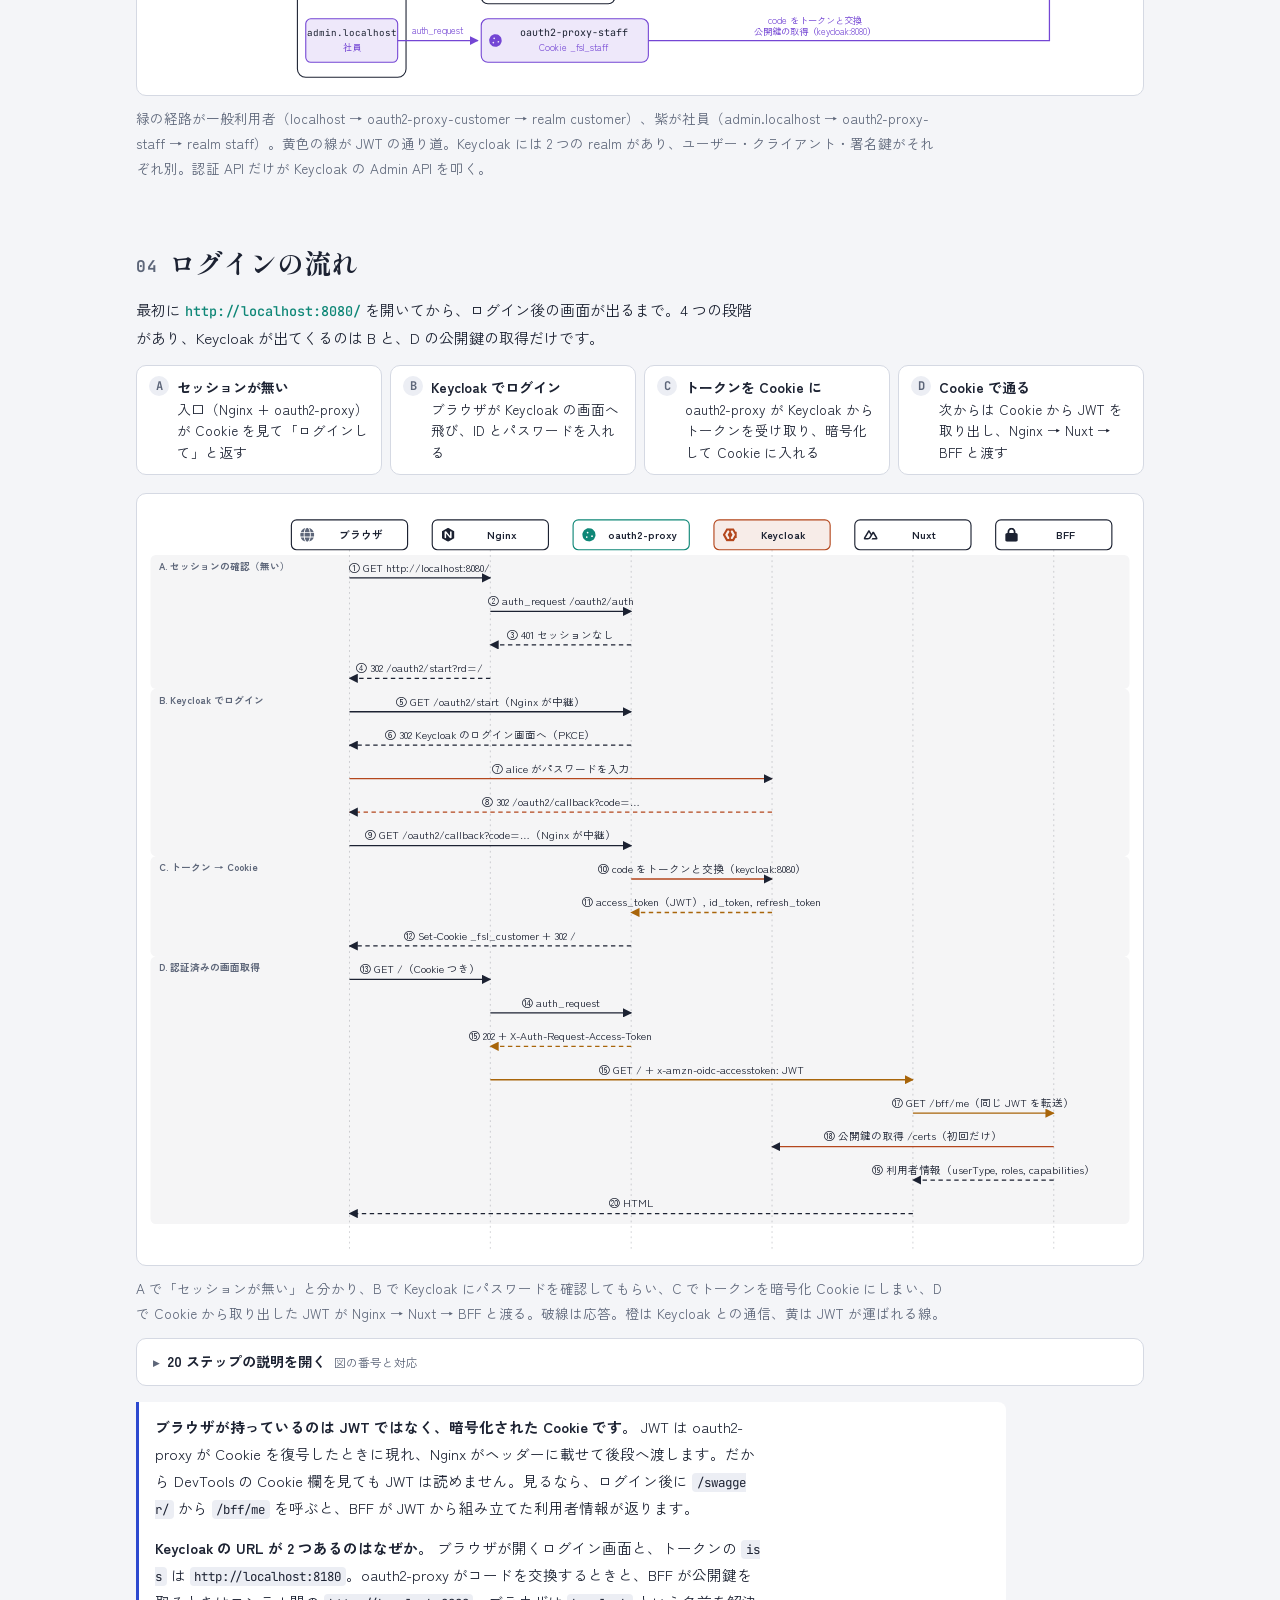
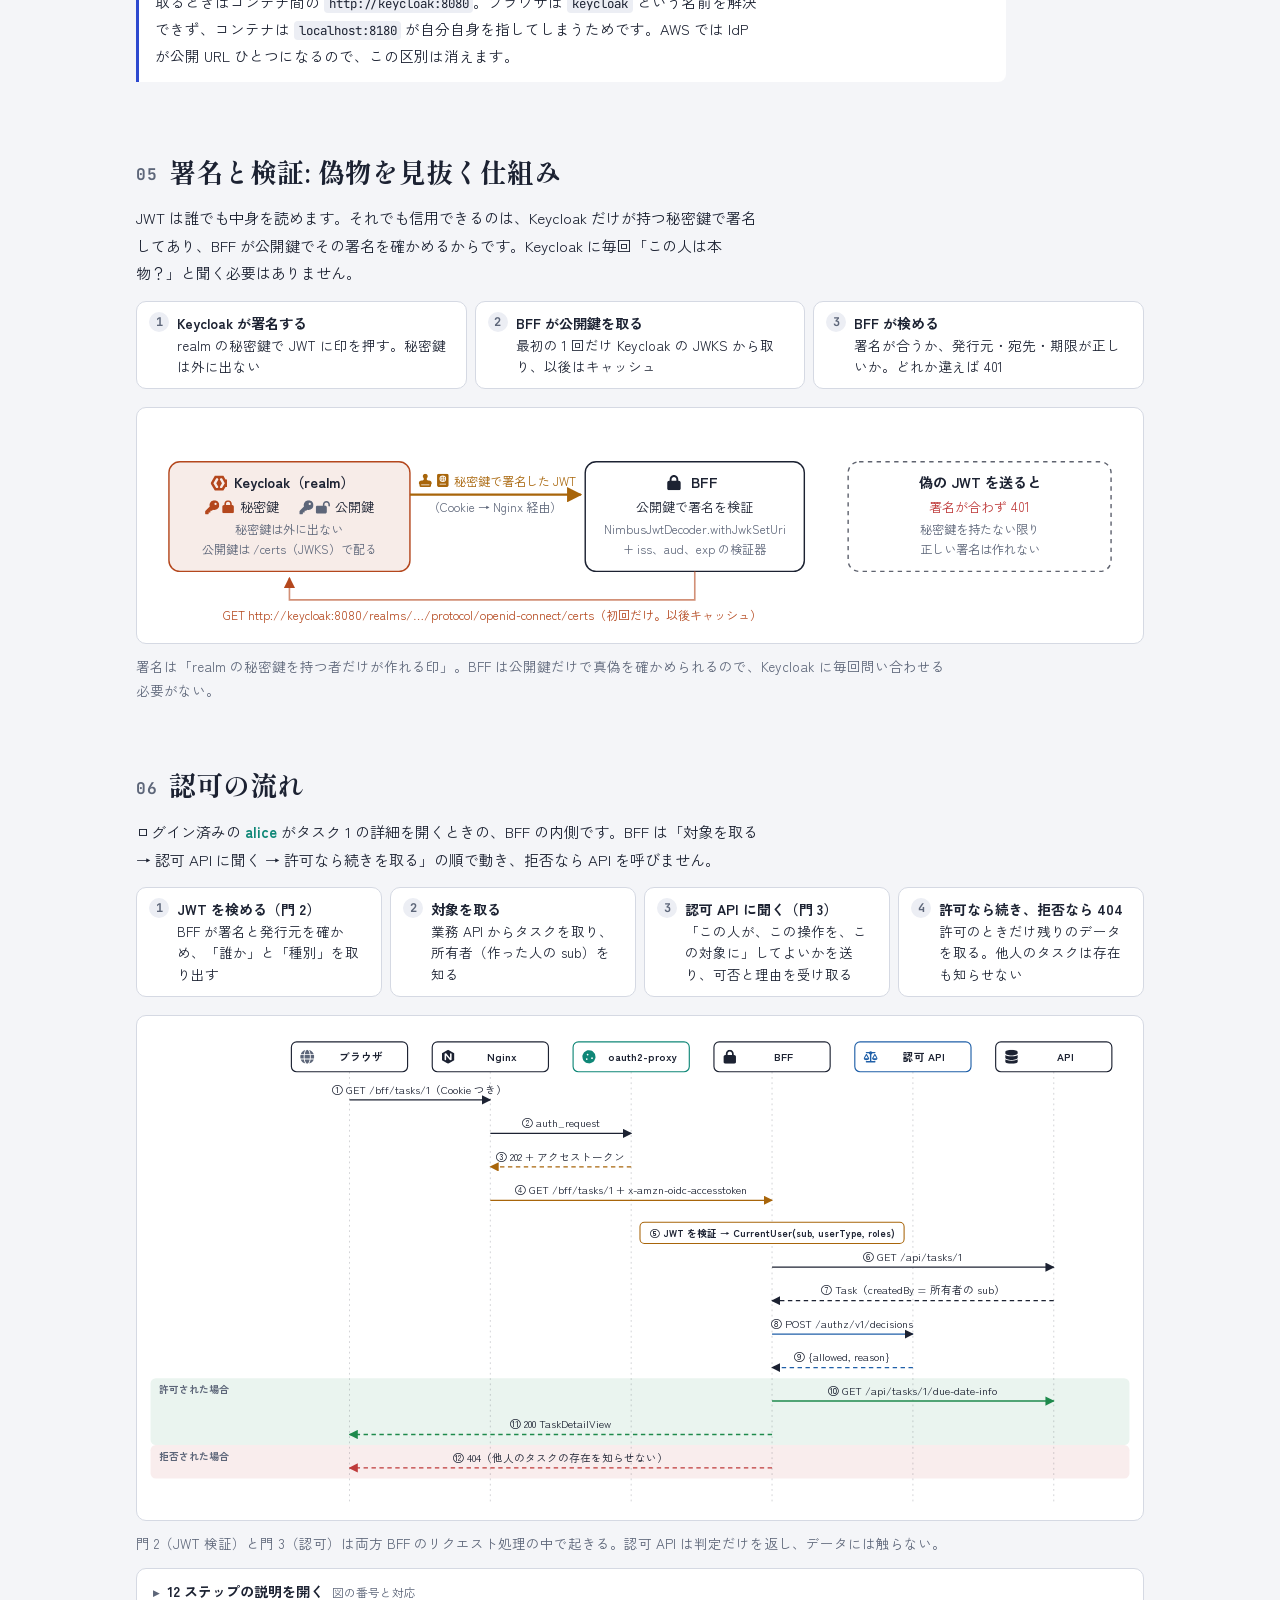
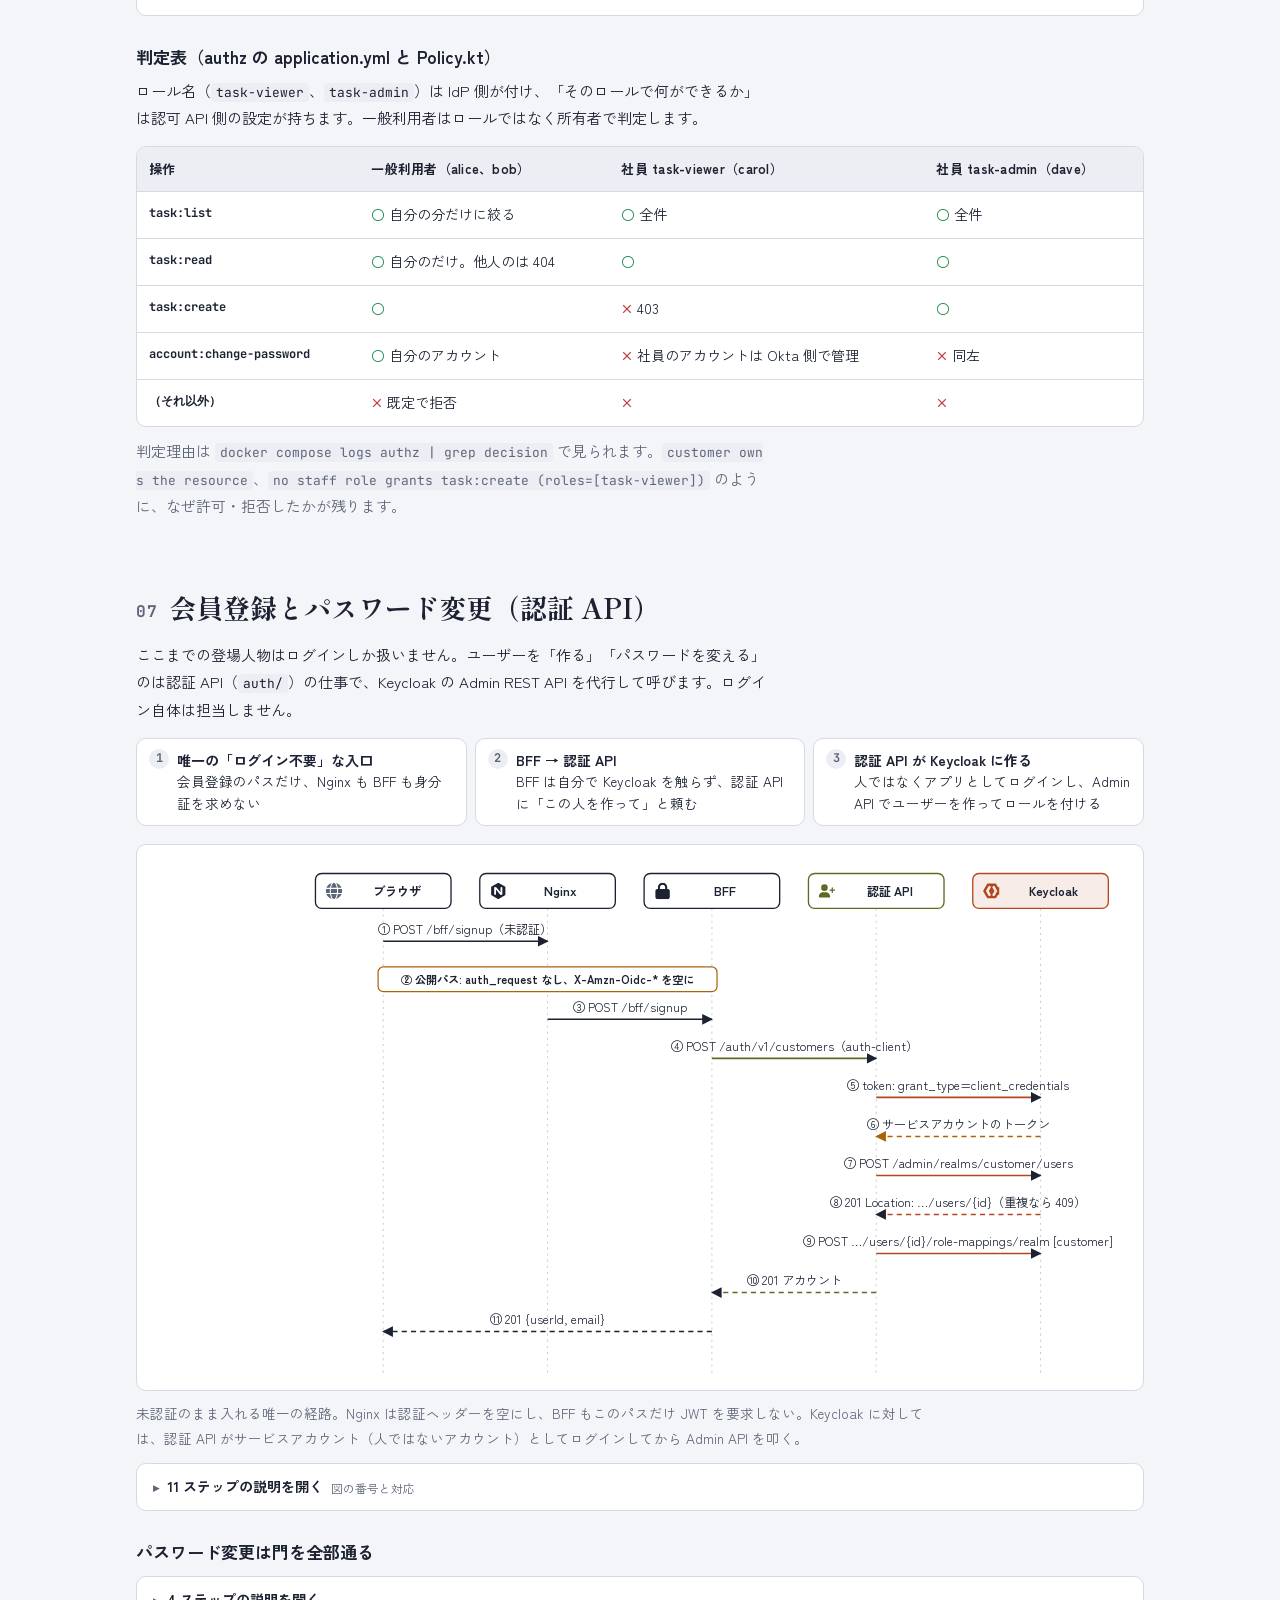
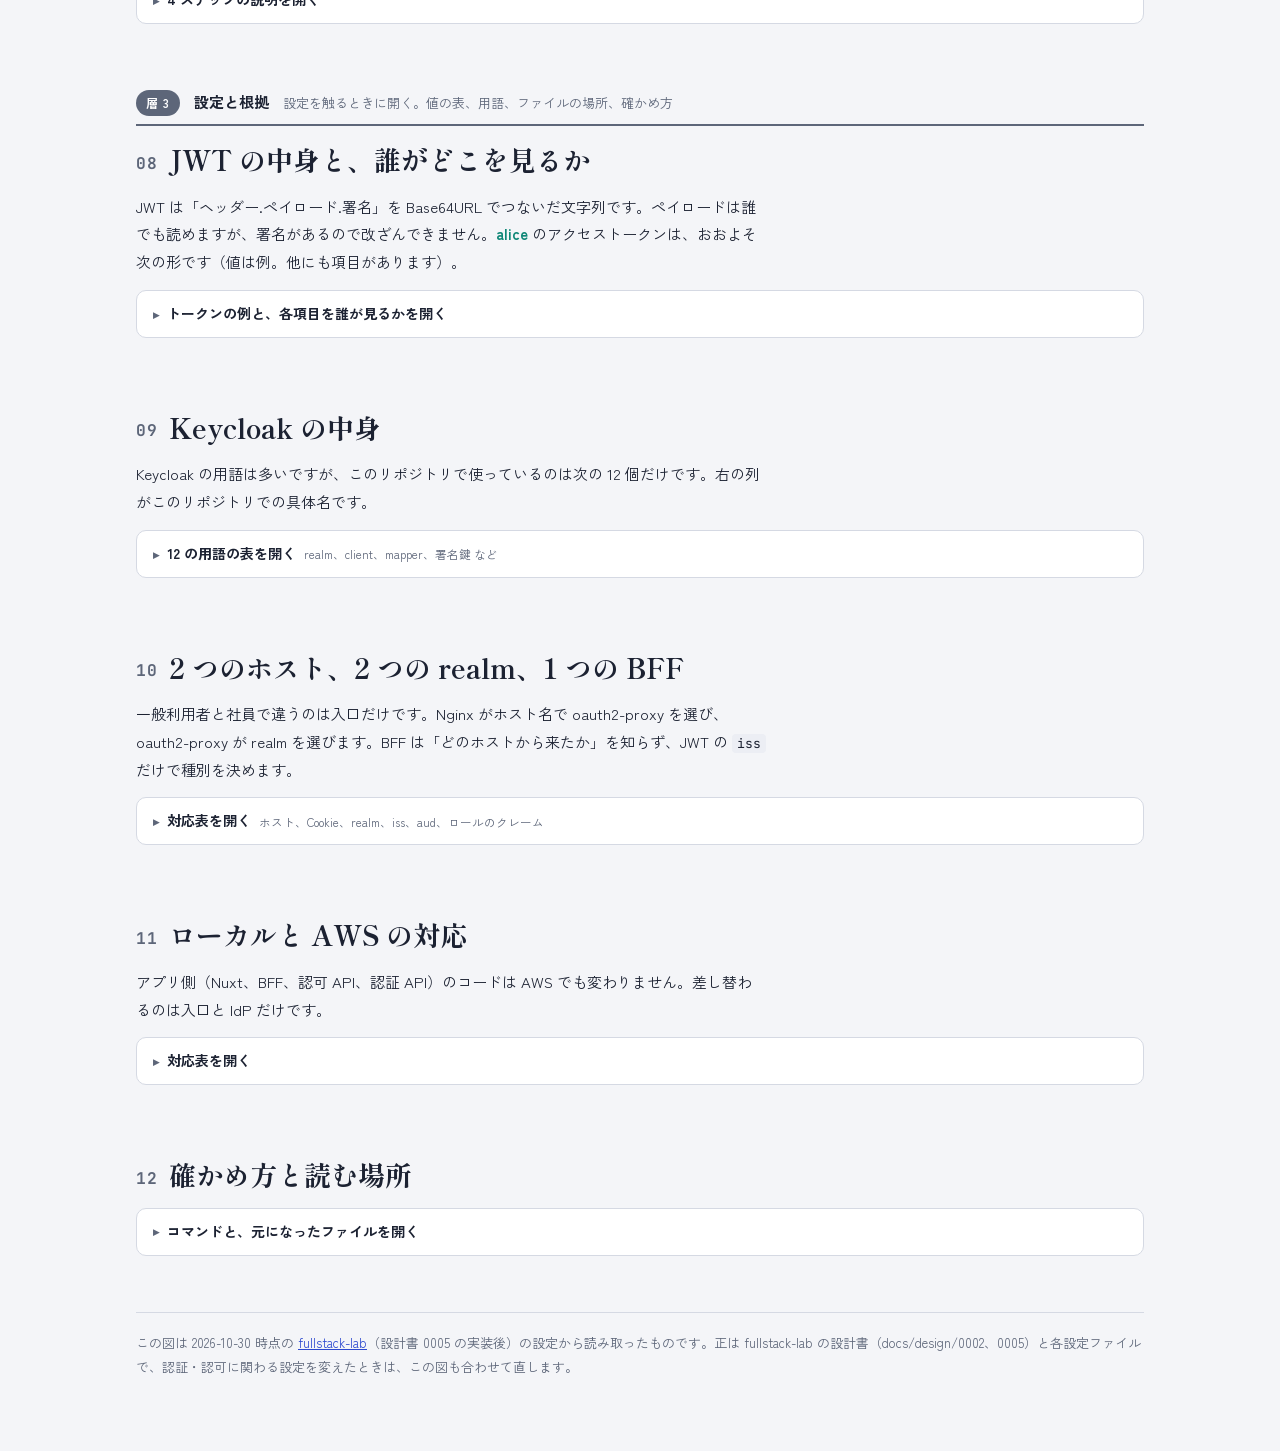
==== commit 73e920c7: "docs: 「ログインの仕組みの基礎」ページを追加し、認証・認可ページの用語集を初見で出会う言葉に入れ替える Cookie（札）、Nginx（受付）、oauth2-proxy（確認係）、Keycloa" ====
--- a/auth/authentication-authorization.html
+++ b/auth/authentication-authorization.html
@@ -59,7 +59,7 @@
 </div></div>
 
 <h1>fullstack-lab 認証・認可の図解</h1>
-<p class="lead">ログインしてから画面が出るまでに、誰が「本人か」を確かめ、誰が「してよいか」を決めているかを、このリポジトリの実際の設定で追います。登場するのは、ログイン画面と身分証（JWT）を出す Keycloak、入口で見張る Nginx と oauth2-proxy、身分証を検める BFF、やってよいかを判定する認可 API です。最初の 2 節だけで全体像がつかめ、先に進むほど設定の中身に入ります。</p>
+<p class="lead">ログインしてから画面が出るまでに、誰が「本人か」を確かめ、誰が「してよいか」を決めているかを、このリポジトリの実際の設定で追います。登場するのは、ログイン画面と身分証（JWT）を出す Keycloak、入口で見張る Nginx（受付）と oauth2-proxy（確認係）、身分証を検める BFF、やってよいかを判定する認可 API です。最初の 2 節だけで全体像がつかめ、先に進むほど設定の中身に入ります。</p>
 
 <div class="howto" aria-label="この資料の読み方">
   <div class="lv l1"><b>層 1 ・ 全体像</b><span>5 分。01 と 02。「3 つの門」と登場人物、8 つの言葉だけ覚えれば会話についていける</span></div>
@@ -155,7 +155,7 @@
 <div class="cards">
   <div class="card"><h3><svg class="ic" aria-hidden="true"><use href="#i-cookie"/></svg>門 1 ・ Nginx + oauth2-proxy</h3>
     <div class="q">ログイン済みか？</div>
-    Nginx は転送する前に <code>auth_request</code> で oauth2-proxy に Cookie を見せる。oauth2-proxy が Cookie を復号できれば 202 と JWT を返し、できなければ 401。AWS では ALB の認証アクションがこの門。
+    受付（Nginx）が確認係（oauth2-proxy）に札（Cookie）を見せる段。Nginx は転送する前に <code>auth_request</code> で oauth2-proxy に Cookie を見せる。oauth2-proxy が Cookie を復号できれば 202 と JWT を返し、できなければ 401。AWS では ALB の認証アクションがこの門。
     <div class="fail">落ちると: 画面は 302 でログイン画面へ、<code>/bff/*</code> は 401 の JSON</div></div>
   <div class="card"><h3><svg class="ic" aria-hidden="true"><use href="#i-lock"/></svg>門 2 ・ BFF</h3>
     <div class="q">その JWT は本物か？</div>
@@ -190,14 +190,15 @@
 
 
 <h3>まず覚える言葉（8 つ）</h3>
+<p>言葉に自信が無ければ、先に <a href="../basics/login-basics.html">ログインの仕組みの基礎</a>（札、受付、確認係、窓口、身分証のたとえ）を読んでください。</p>
 <ul class="glossary">
   <li><b>認証</b><span>「あなたは誰か」を確かめること。ID とパスワードの確認。ここでは Keycloak がする</span></li>
   <li><b>認可</b><span>「その人がこの操作をしてよいか」を決めること。ここでは認可 API がする</span></li>
-  <li><b>IdP</b><span>Identity Provider。ユーザーを預かり、認証して身分証を出す役。ローカルは Keycloak、AWS では社員向けが Okta</span></li>
-  <li><b>JWT</b><span>ログインした人の身分証。「誰か、いつまで有効か」が書かれ、IdP の署名つき。BFF はこれを見て人を判断する</span></li>
-  <li><b>署名と公開鍵</b><span>IdP が秘密鍵で押す印と、誰でも使える検証用の鍵。公開鍵で検めれば、偽物や改ざんが分かる</span></li>
-  <li><b>セッション Cookie</b><span>ブラウザが持つ「ログイン済み」のしるし。中身は暗号化されていて、JWT そのものは入っていない</span></li>
-  <li><b>realm</b><span>Keycloak の中の区画。ユーザー・鍵・設定がまるごと別になる。一般利用者用と社員用の 2 つ</span></li>
+  <li><b>Cookie（札）</b><span>ブラウザが持たされる「ログイン済み」の札。キャッシュではない。中身は暗号化されていて、JWT そのものは入っていない</span></li>
+  <li><b>Nginx（受付）</b><span>全部のリクエストを最初に受け、URL を見て Nuxt や BFF に渡す。渡す前に oauth2-proxy へ「ログイン済み？」と聞く</span></li>
+  <li><b>oauth2-proxy（確認係）</b><span>ログインの手続きを引き受ける小さなプログラム。初回は Keycloak へ案内して札を作り、以後は札が有効かを答える</span></li>
+  <li><b>Keycloak（窓口、IdP）</b><span>ユーザーを預かり、ID とパスワードを確かめ、身分証（JWT）を出す。AWS では社員向けが Okta になる</span></li>
+  <li><b>JWT（身分証）</b><span>ログインした人の身分証。「誰か、いつまで有効か」が書かれ、Keycloak の署名つき。BFF はこれを見て人を判断する</span></li>
   <li><b>BFF</b><span>Backend for Frontend。画面のための API。JWT を検証し（門 2）、認可 API に聞き（門 3）、業務 API を呼ぶ</span></li>
 </ul>
 
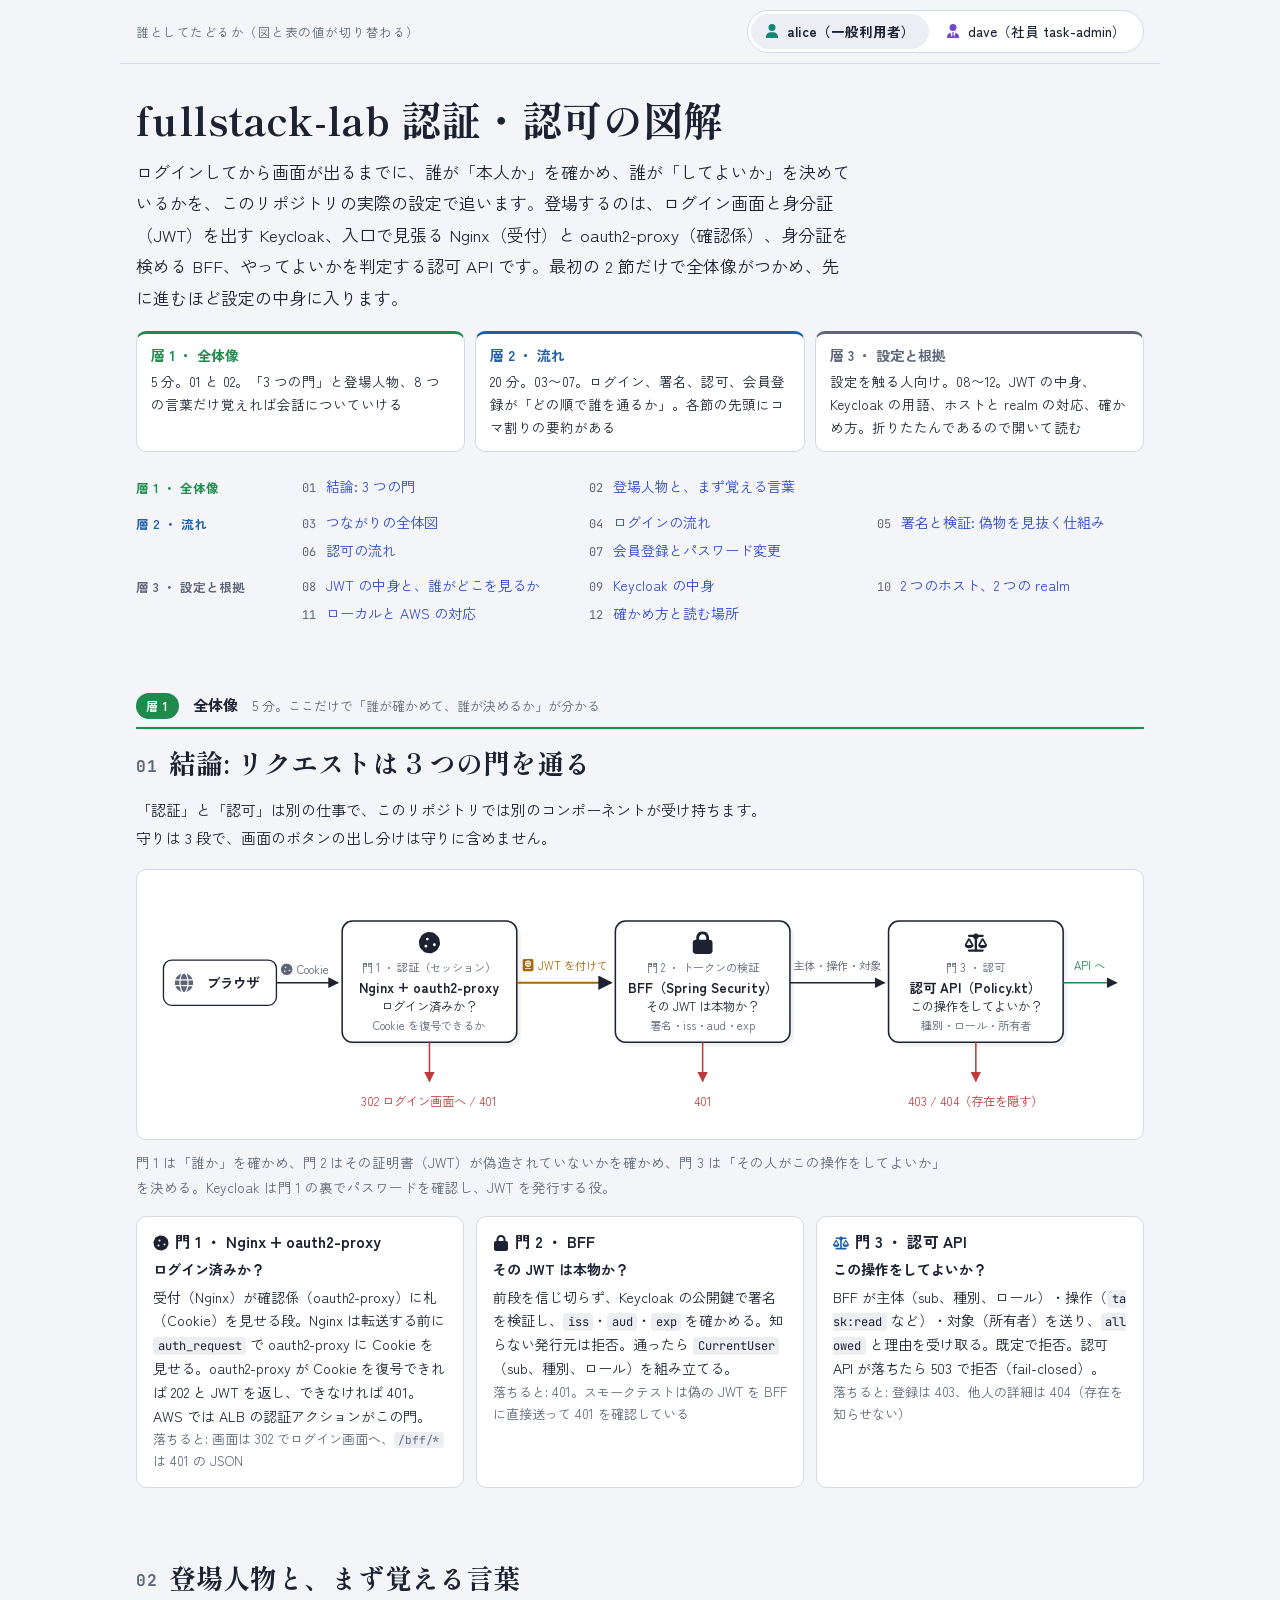
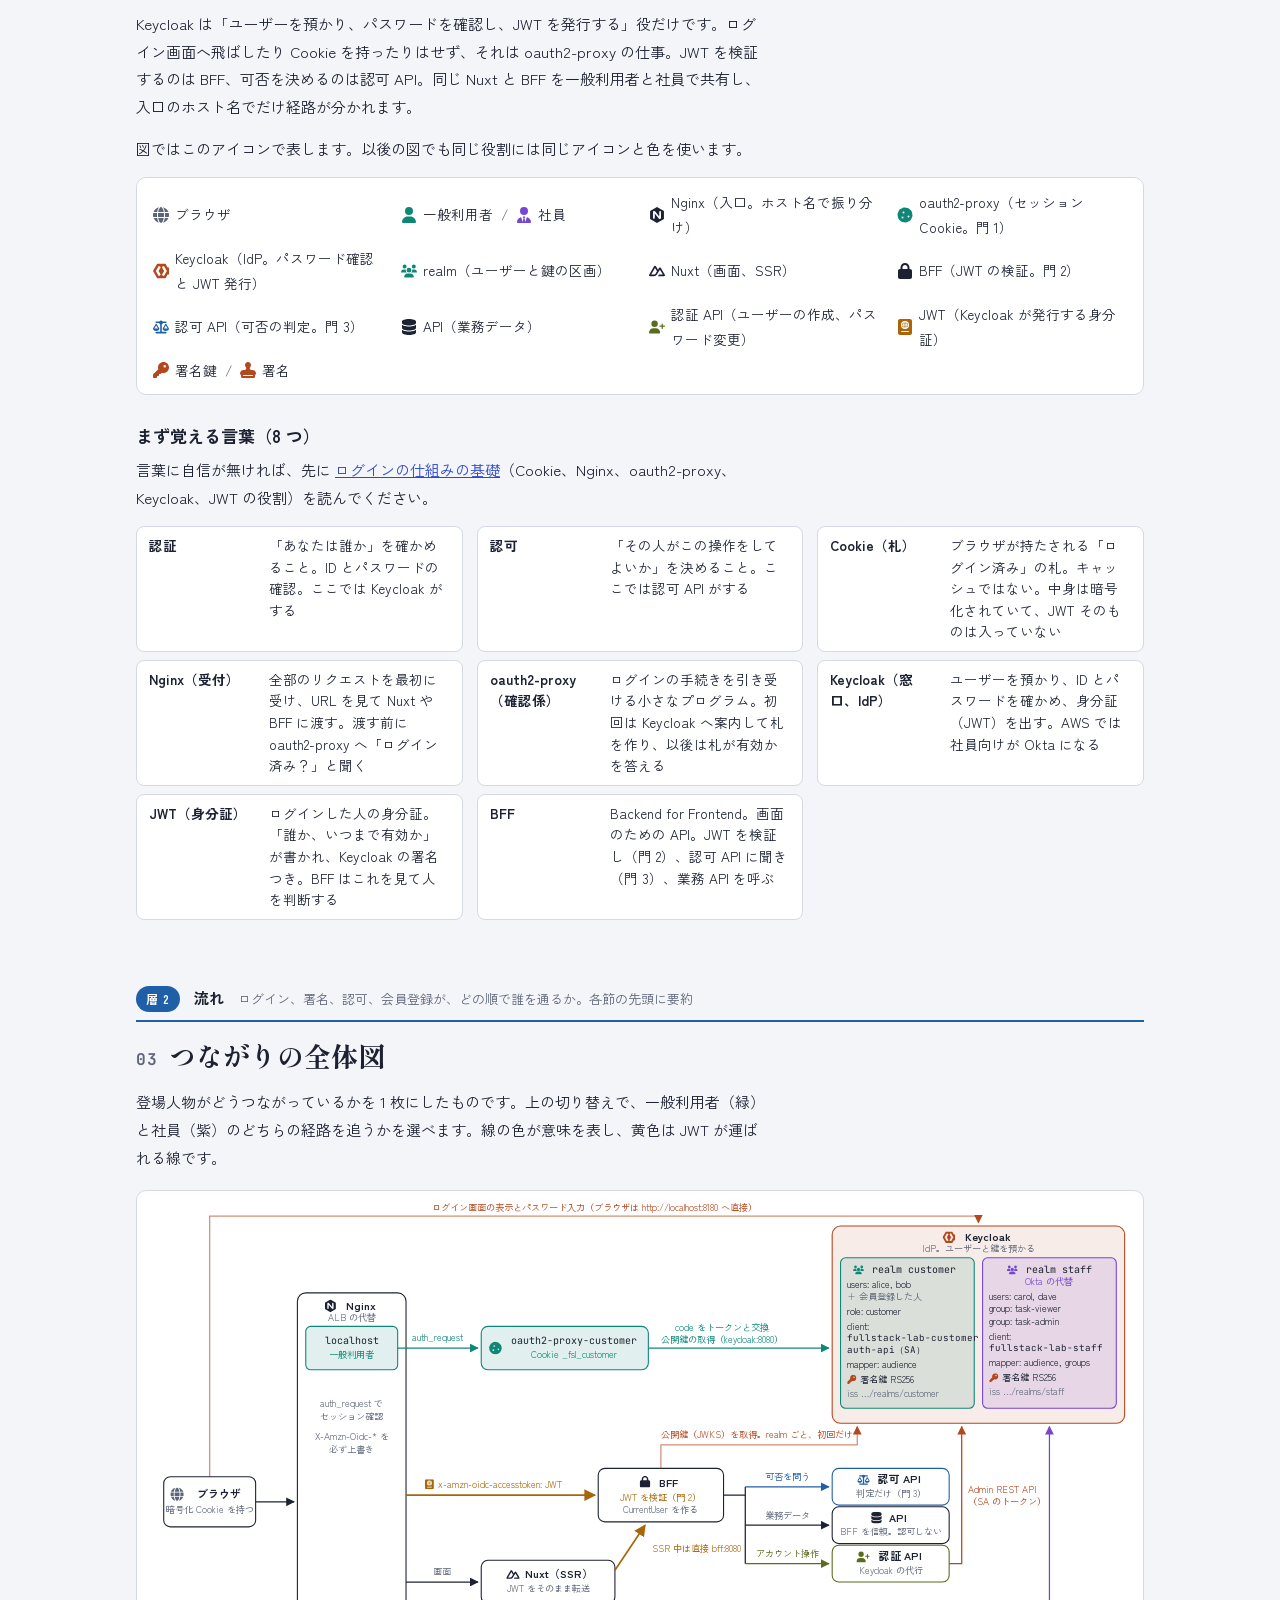
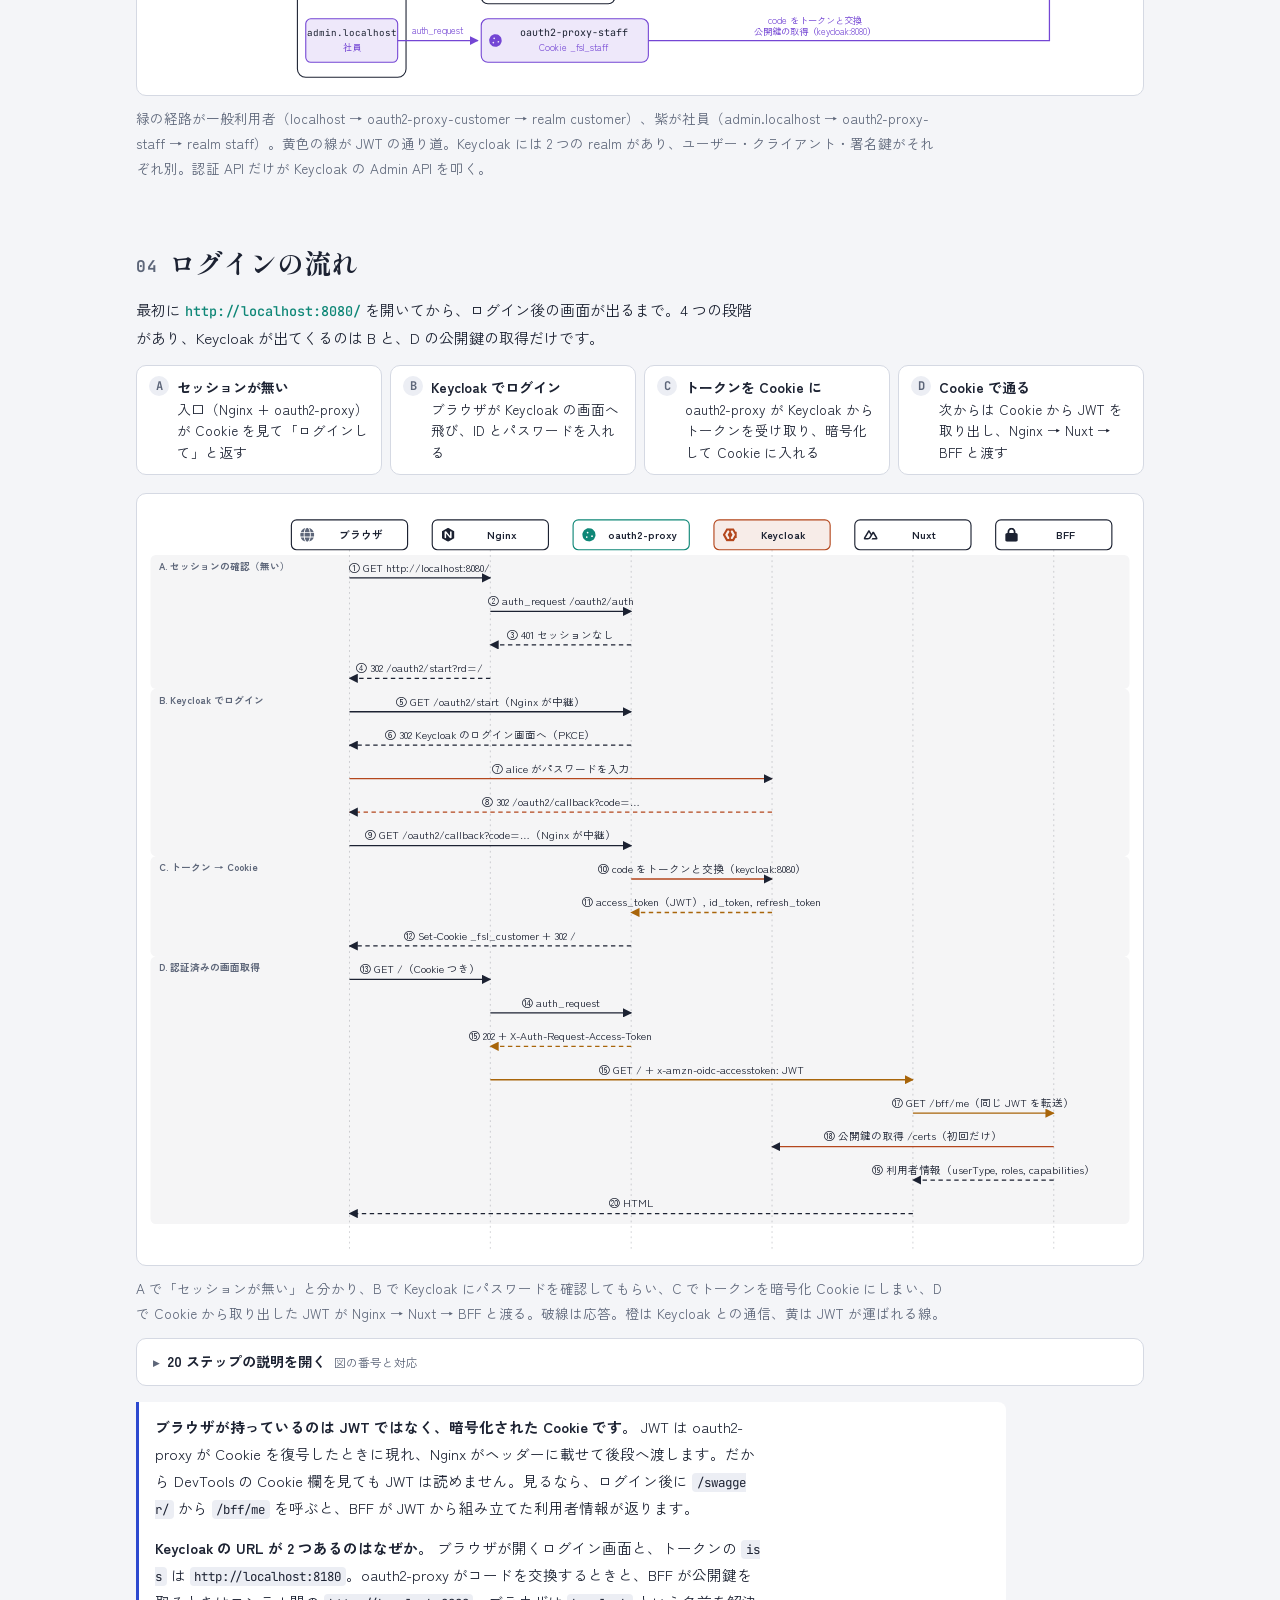
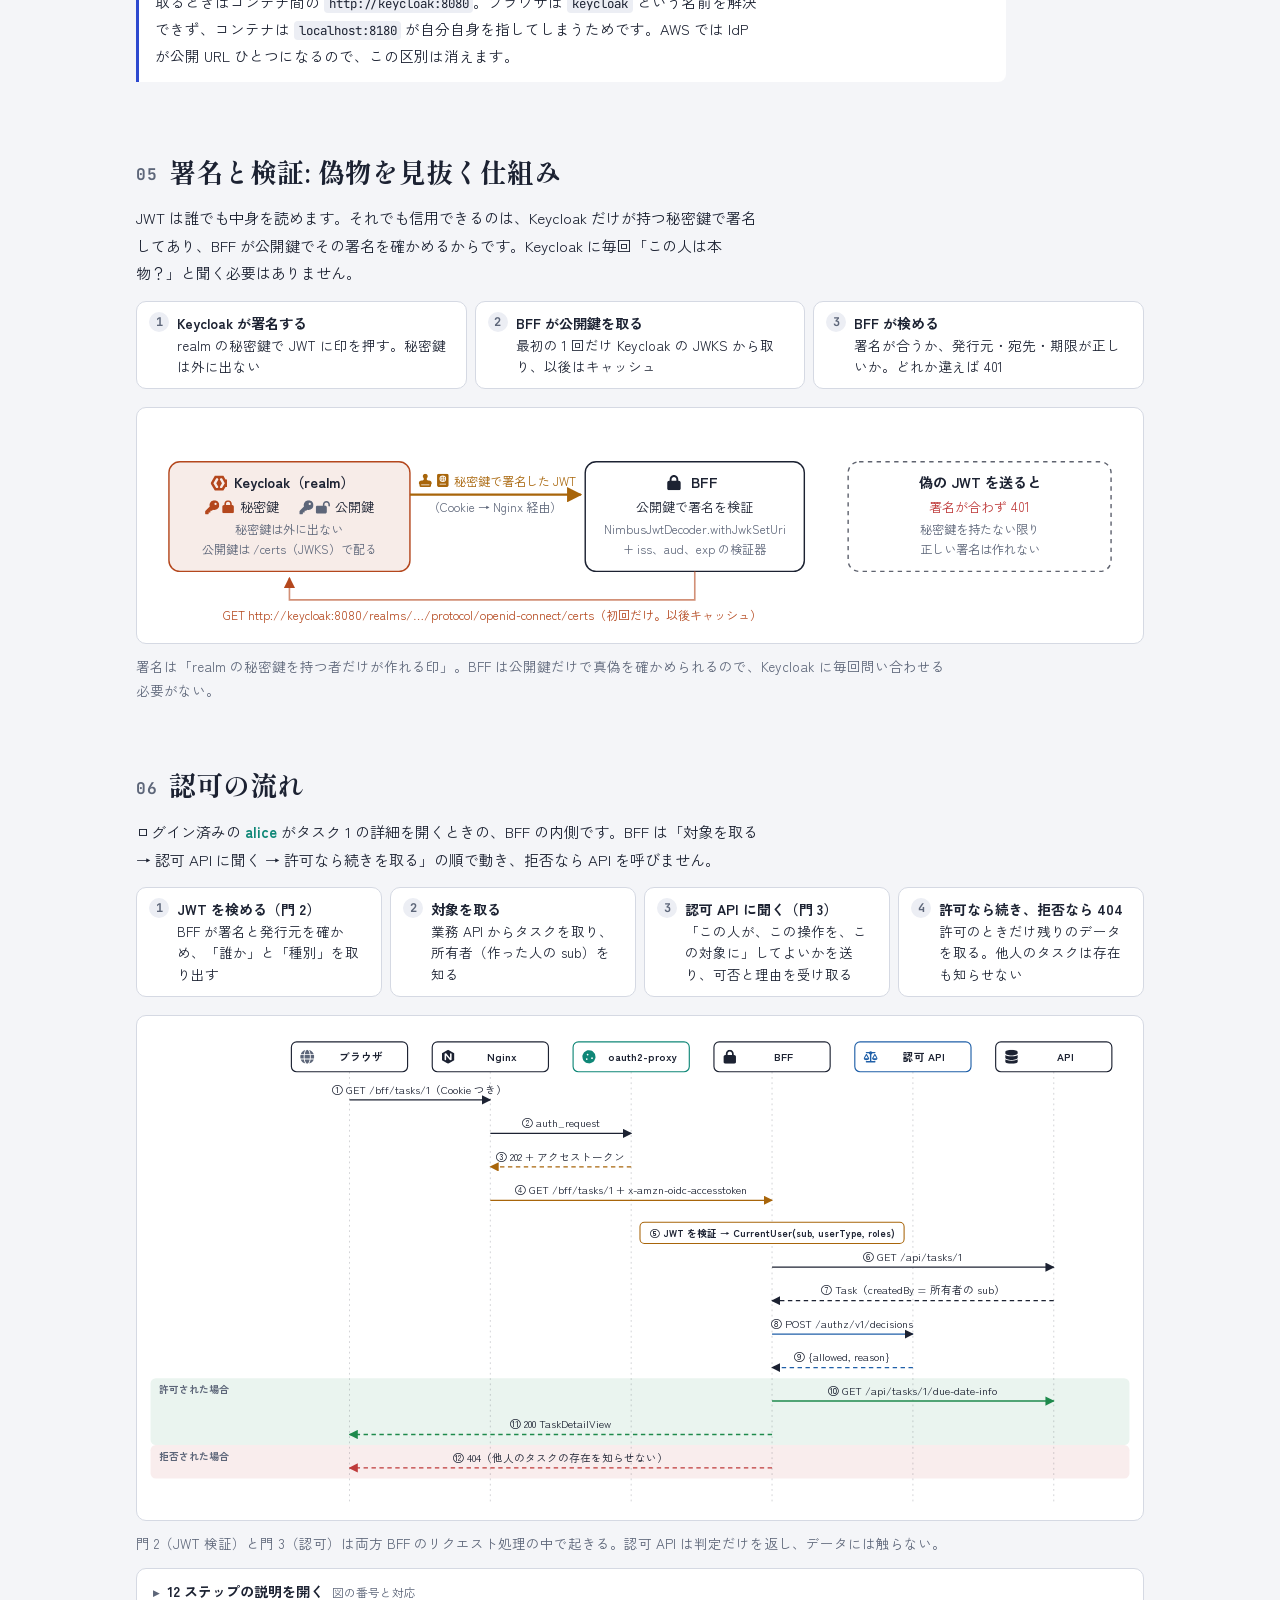
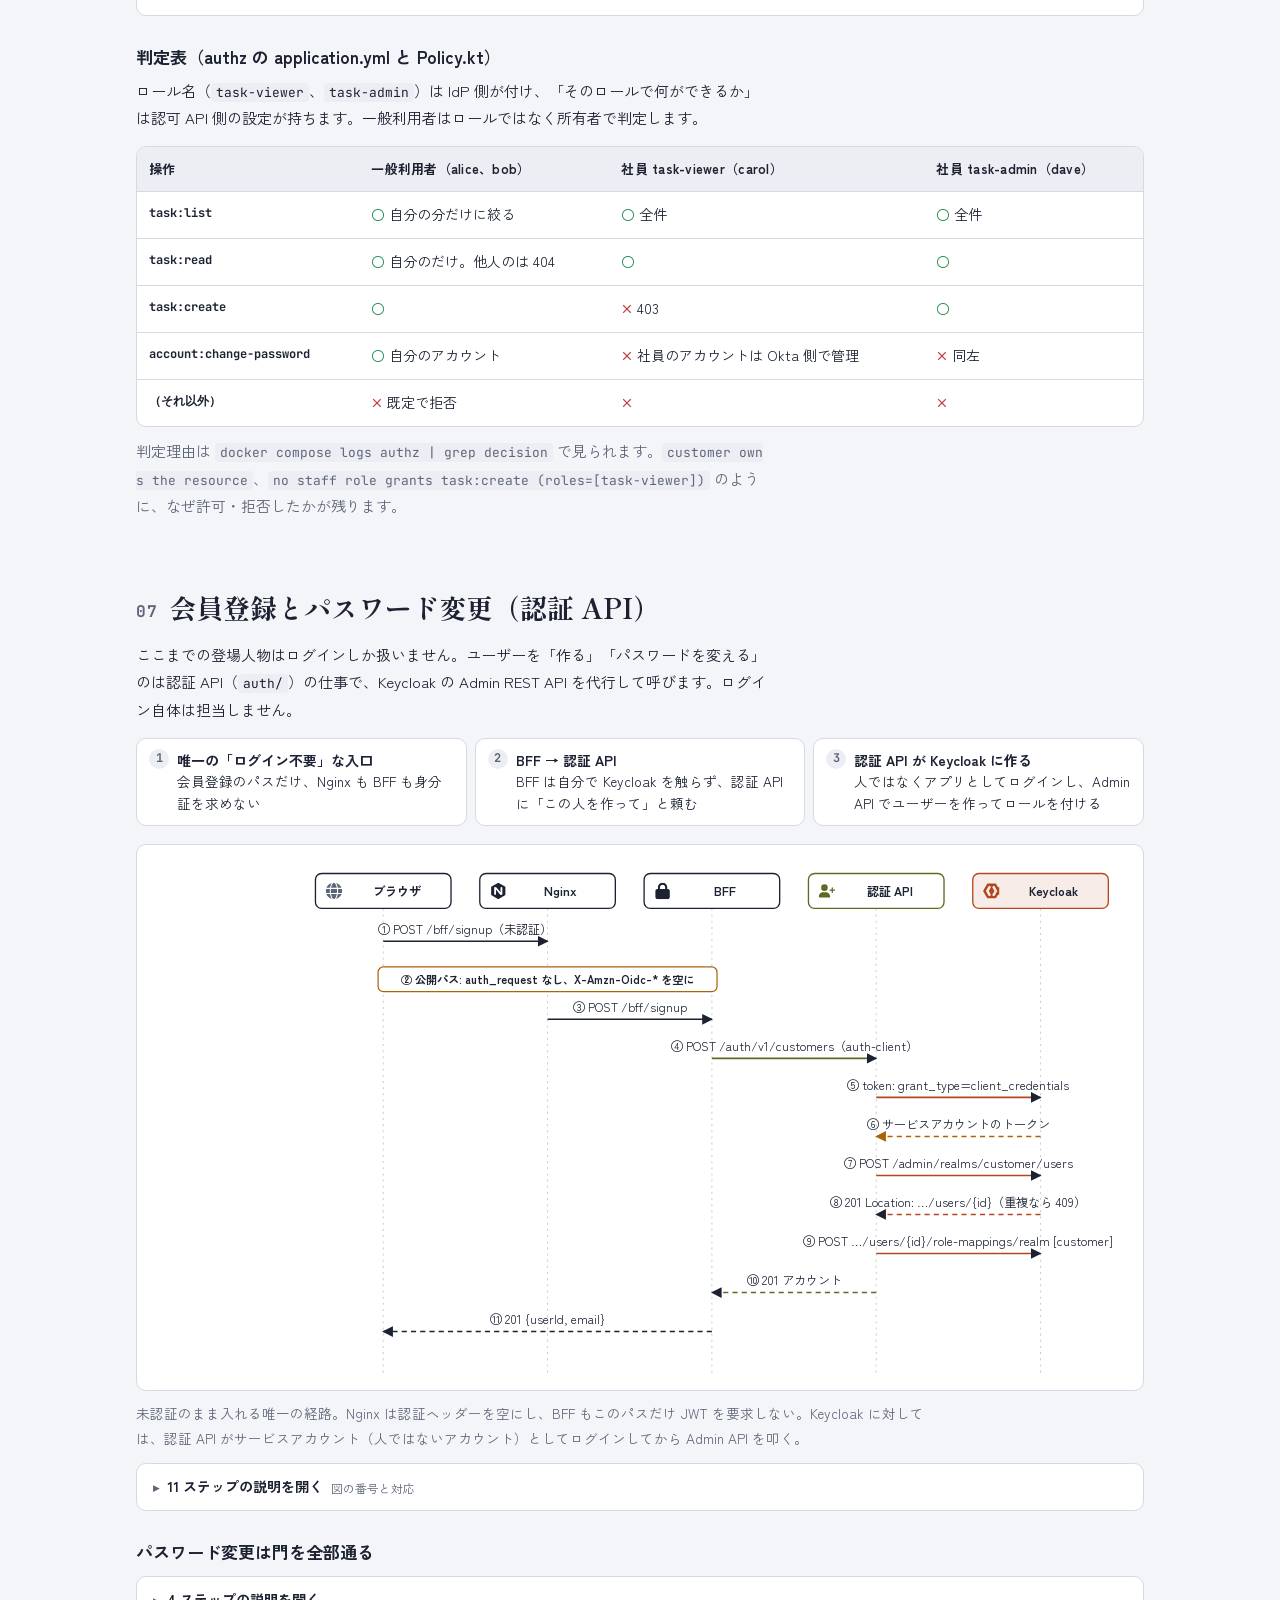
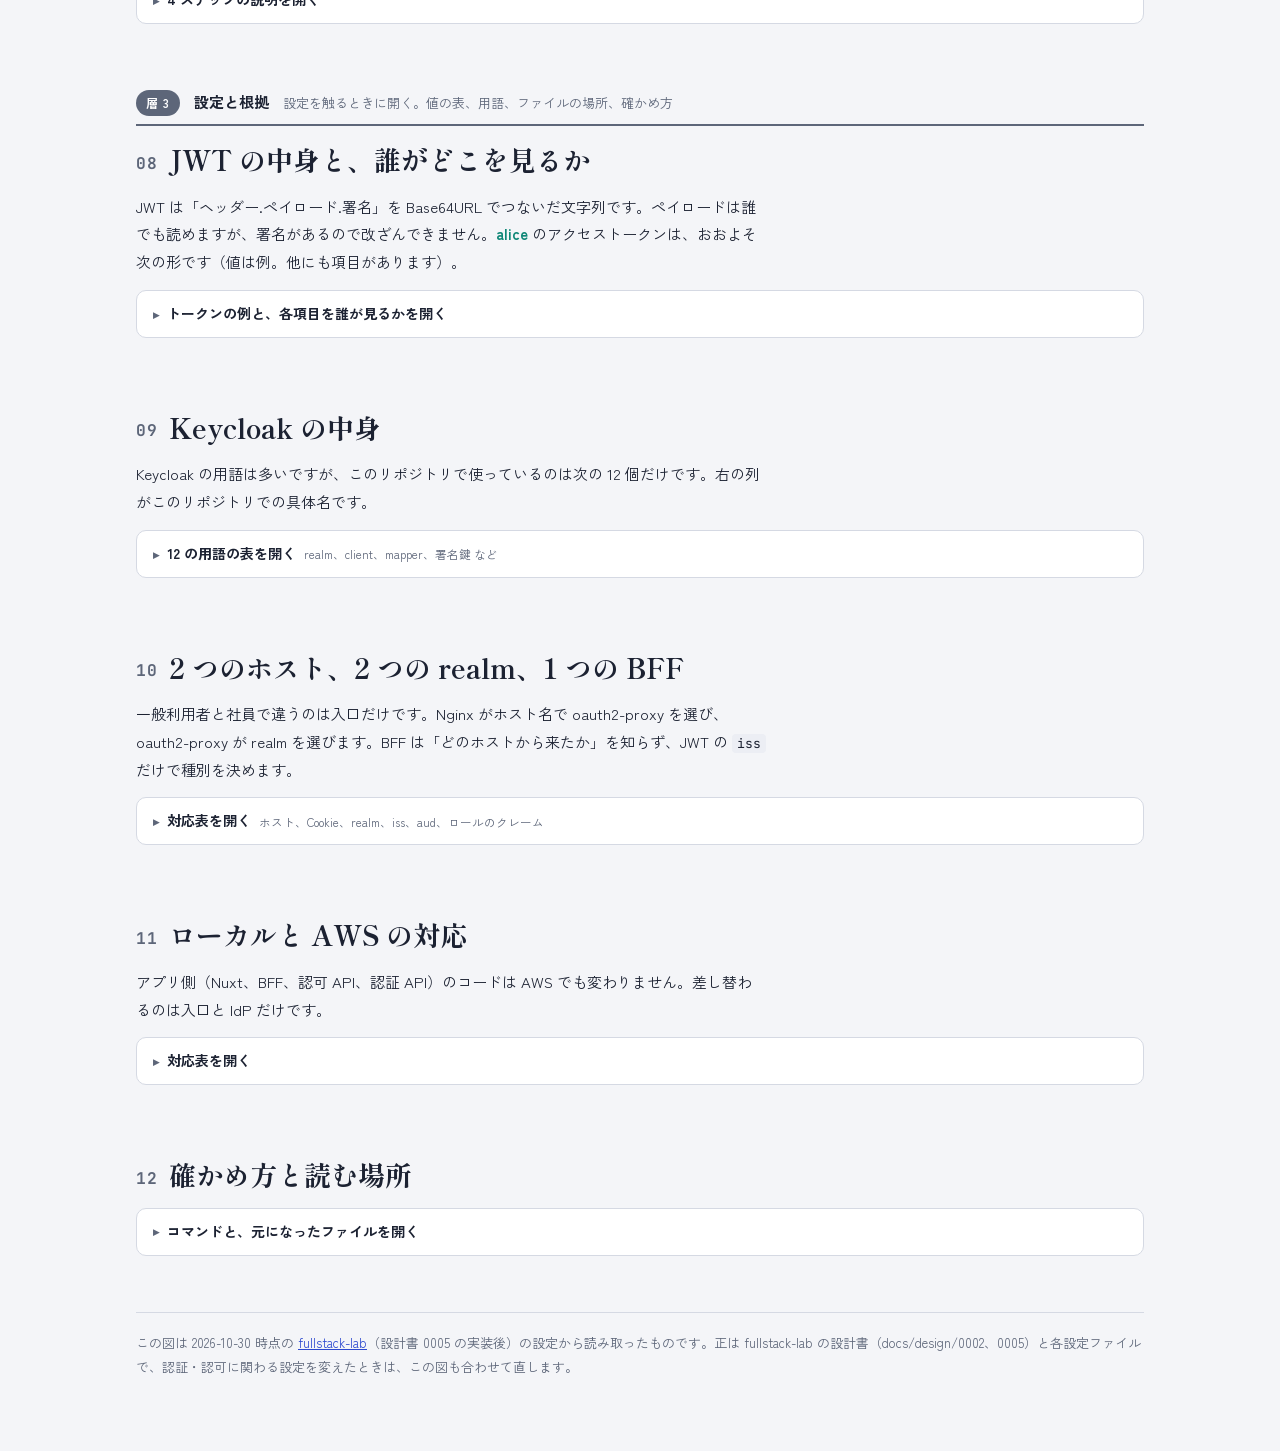
==== commit 94d70022: "docs: AWS アカウントの基礎ページを追加し、比喩は層 1 だけにする決まりを足す - basics/aws-account-basics.html: AWS アカウント、root ユーザー、I" ====
--- a/auth/authentication-authorization.html
+++ b/auth/authentication-authorization.html
@@ -190,7 +190,7 @@
 
 
 <h3>まず覚える言葉（8 つ）</h3>
-<p>言葉に自信が無ければ、先に <a href="../basics/login-basics.html">ログインの仕組みの基礎</a>（札、受付、確認係、窓口、身分証のたとえ）を読んでください。</p>
+<p>言葉に自信が無ければ、先に <a href="../basics/login-basics.html">ログインの仕組みの基礎</a>（Cookie、Nginx、oauth2-proxy、Keycloak、JWT の役割）を読んでください。</p>
 <ul class="glossary">
   <li><b>認証</b><span>「あなたは誰か」を確かめること。ID とパスワードの確認。ここでは Keycloak がする</span></li>
   <li><b>認可</b><span>「その人がこの操作をしてよいか」を決めること。ここでは認可 API がする</span></li>
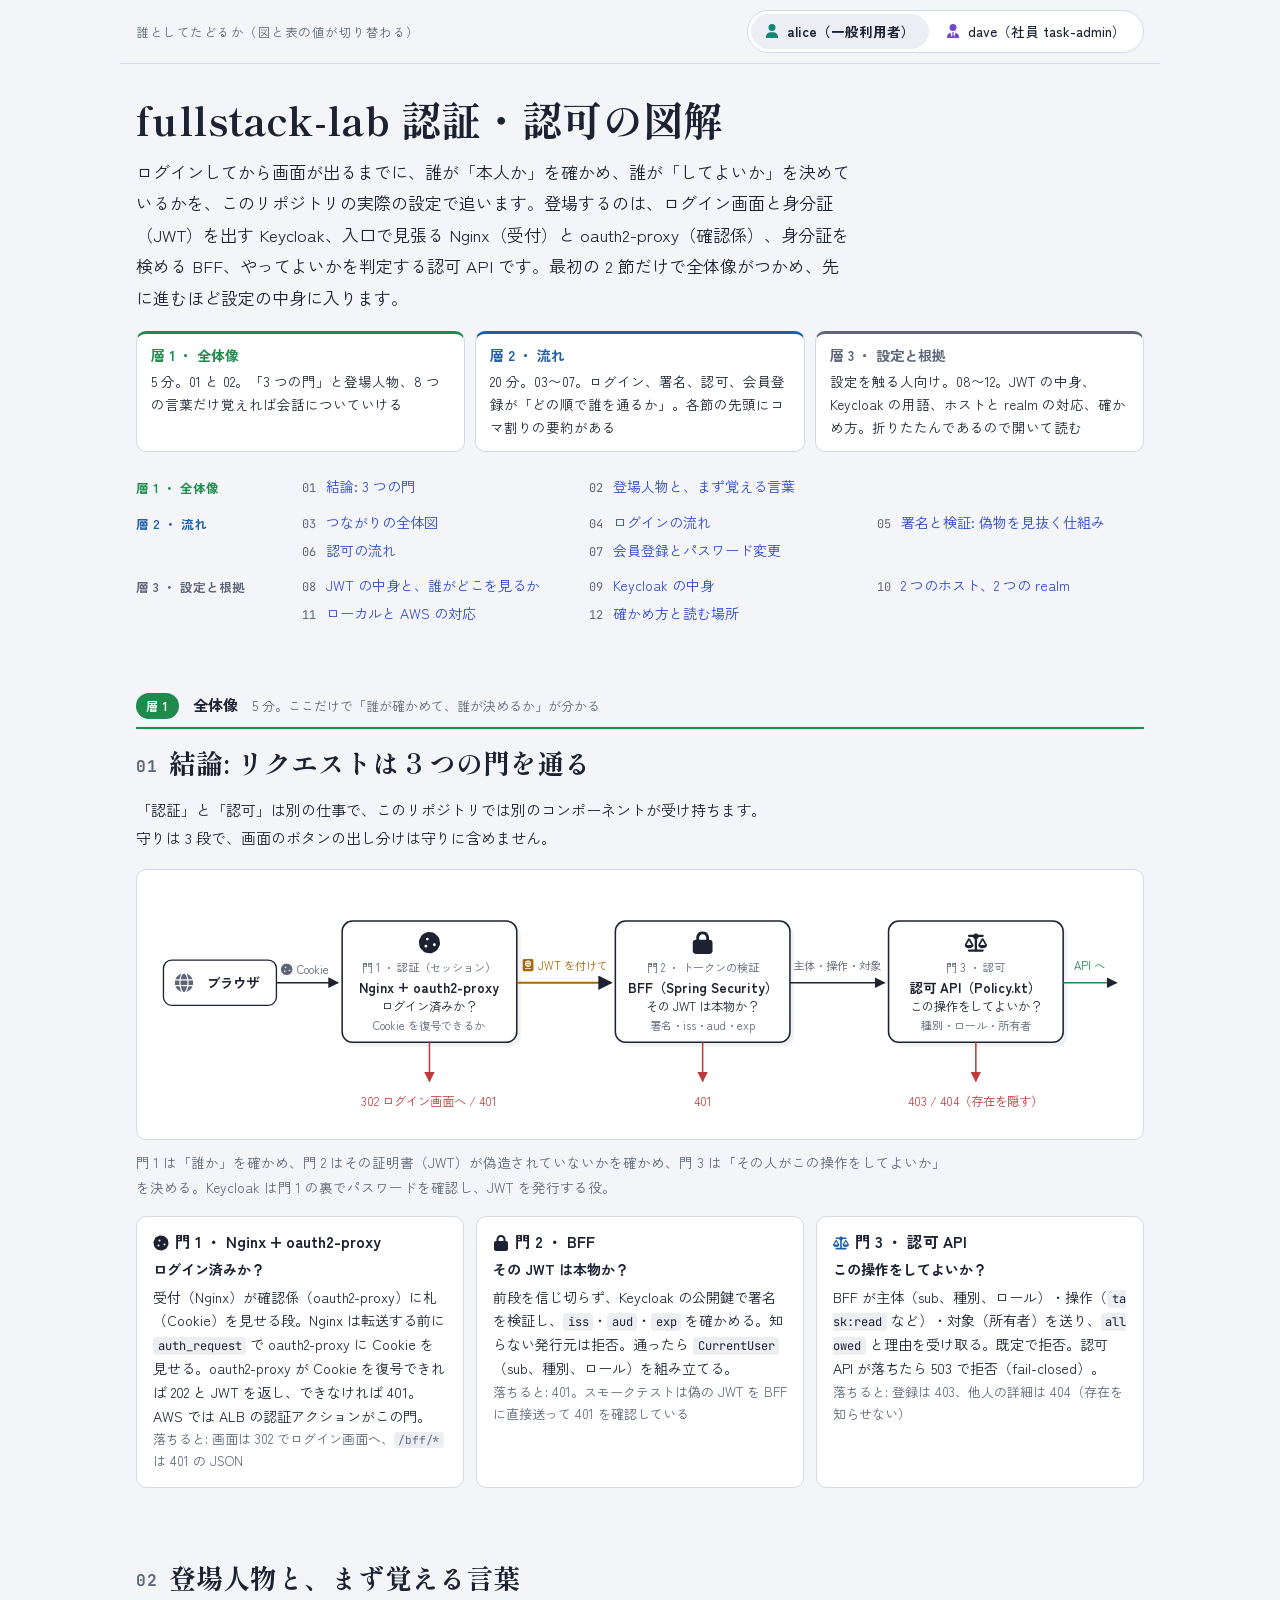
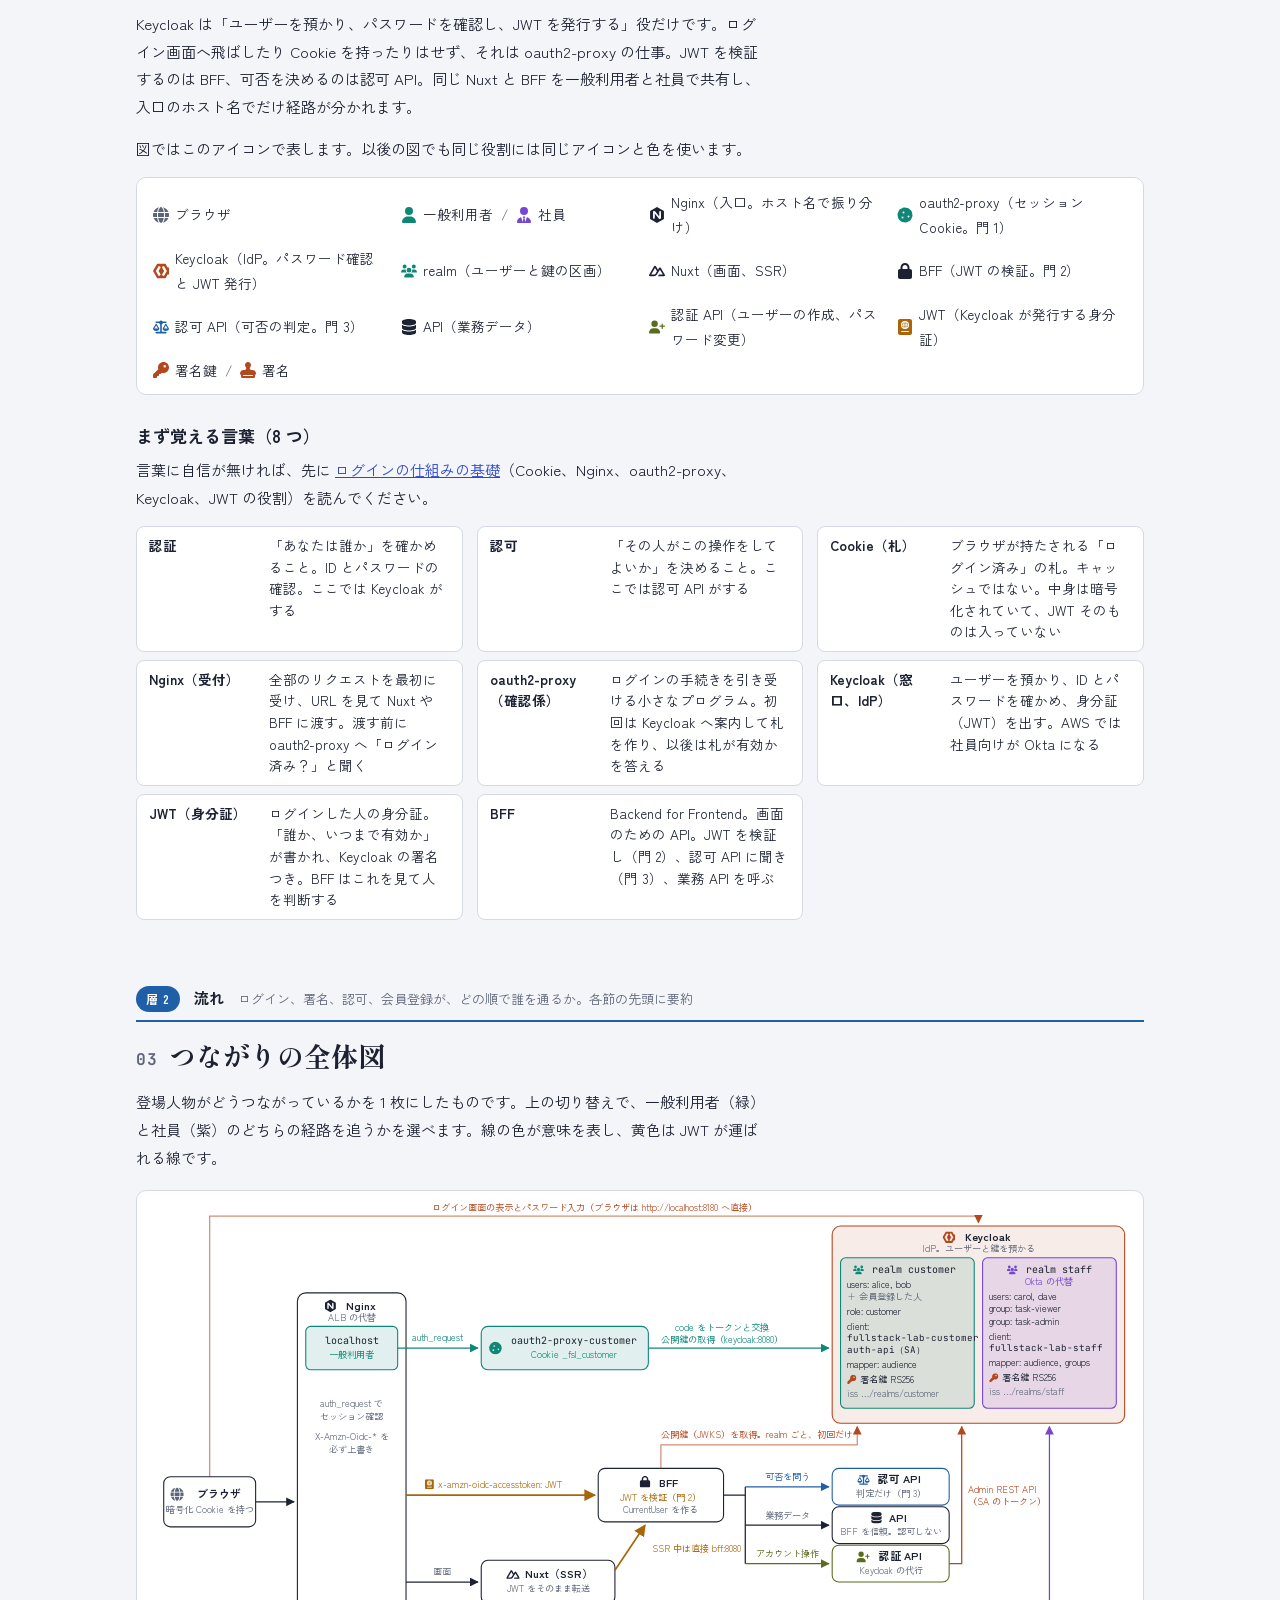
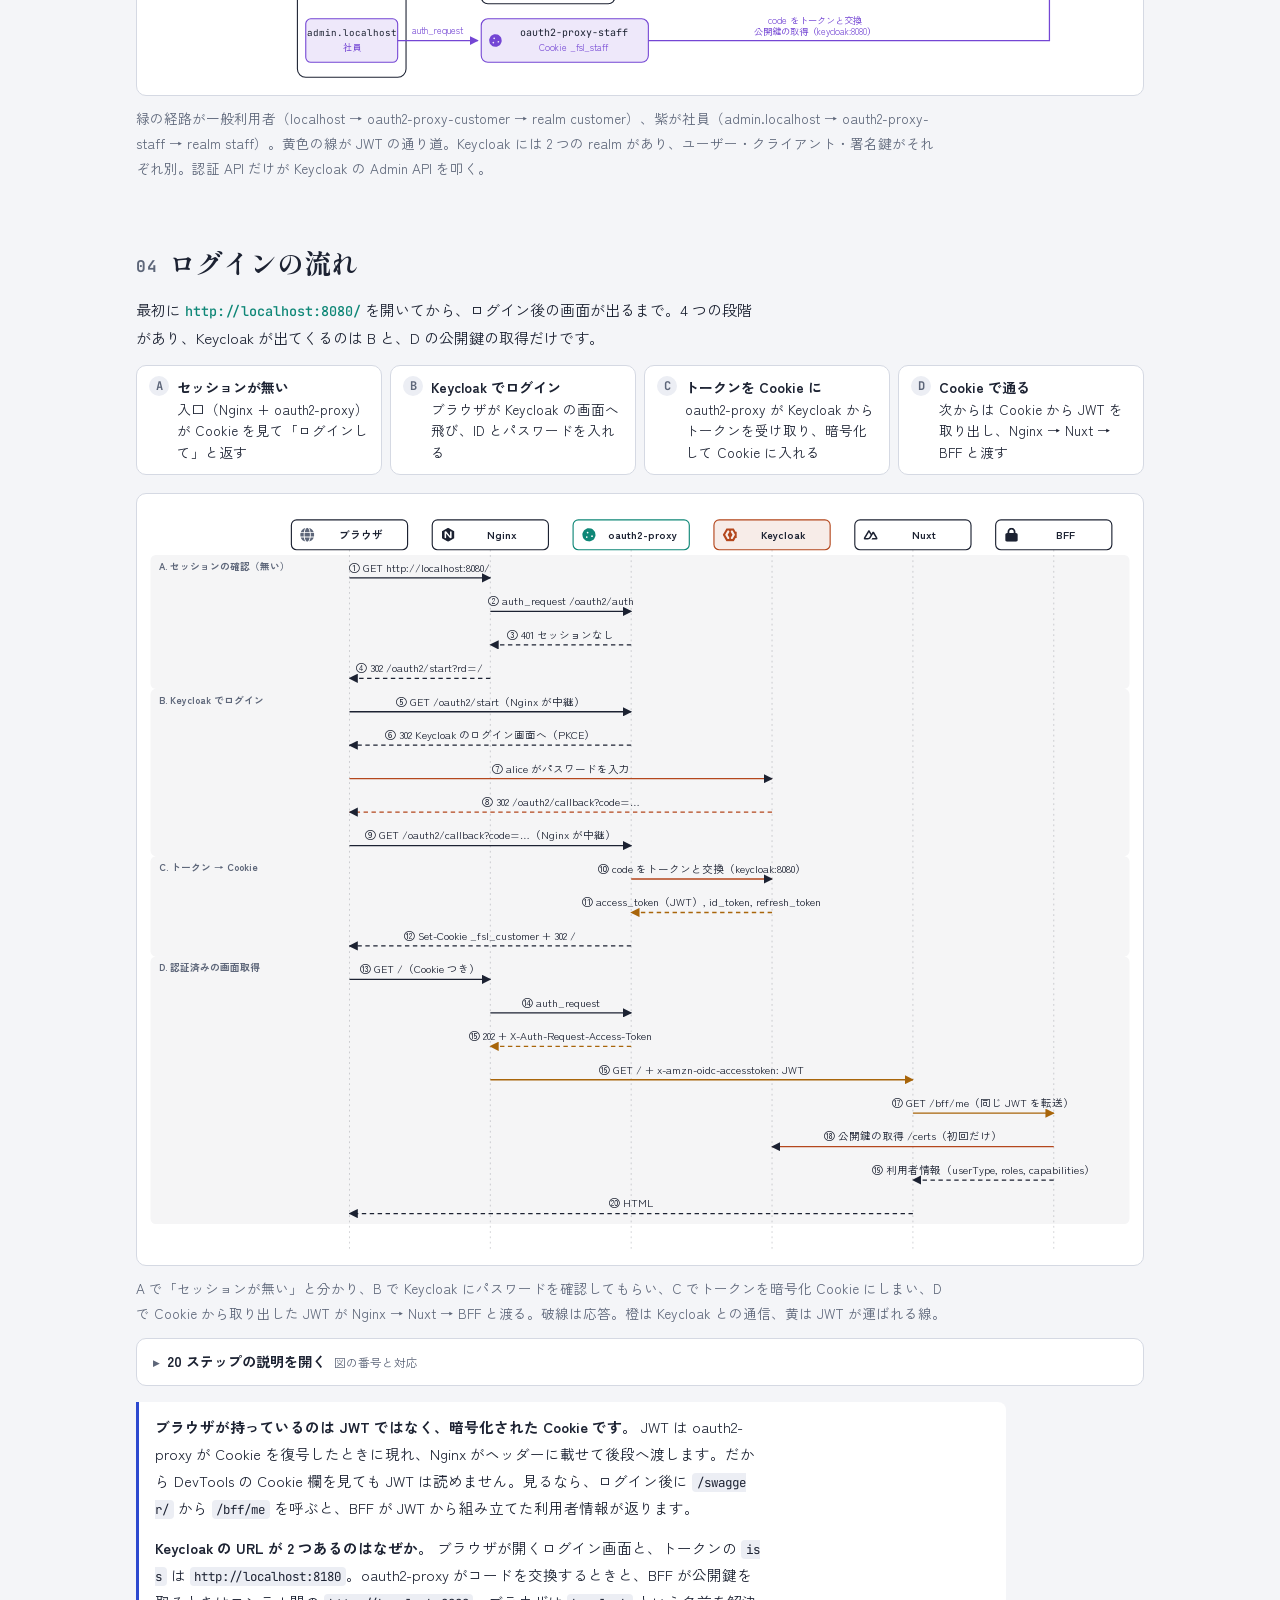
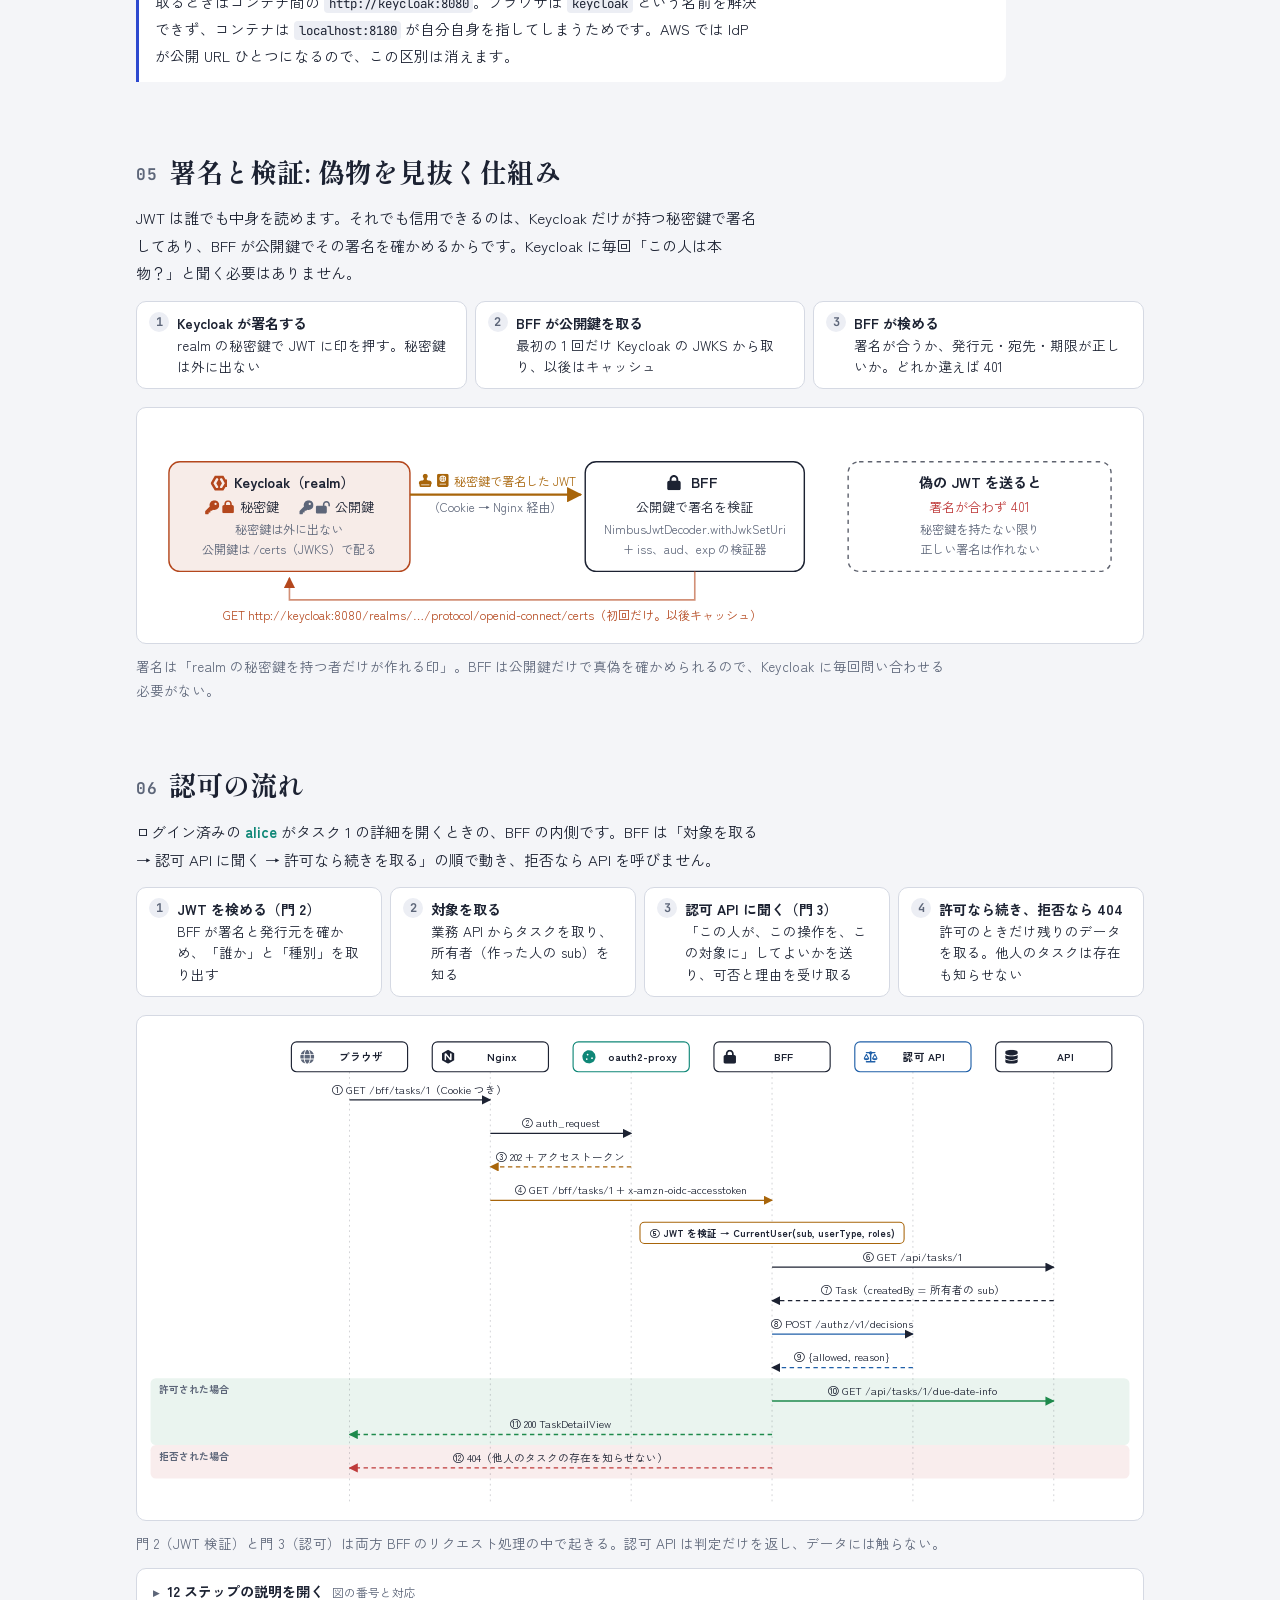
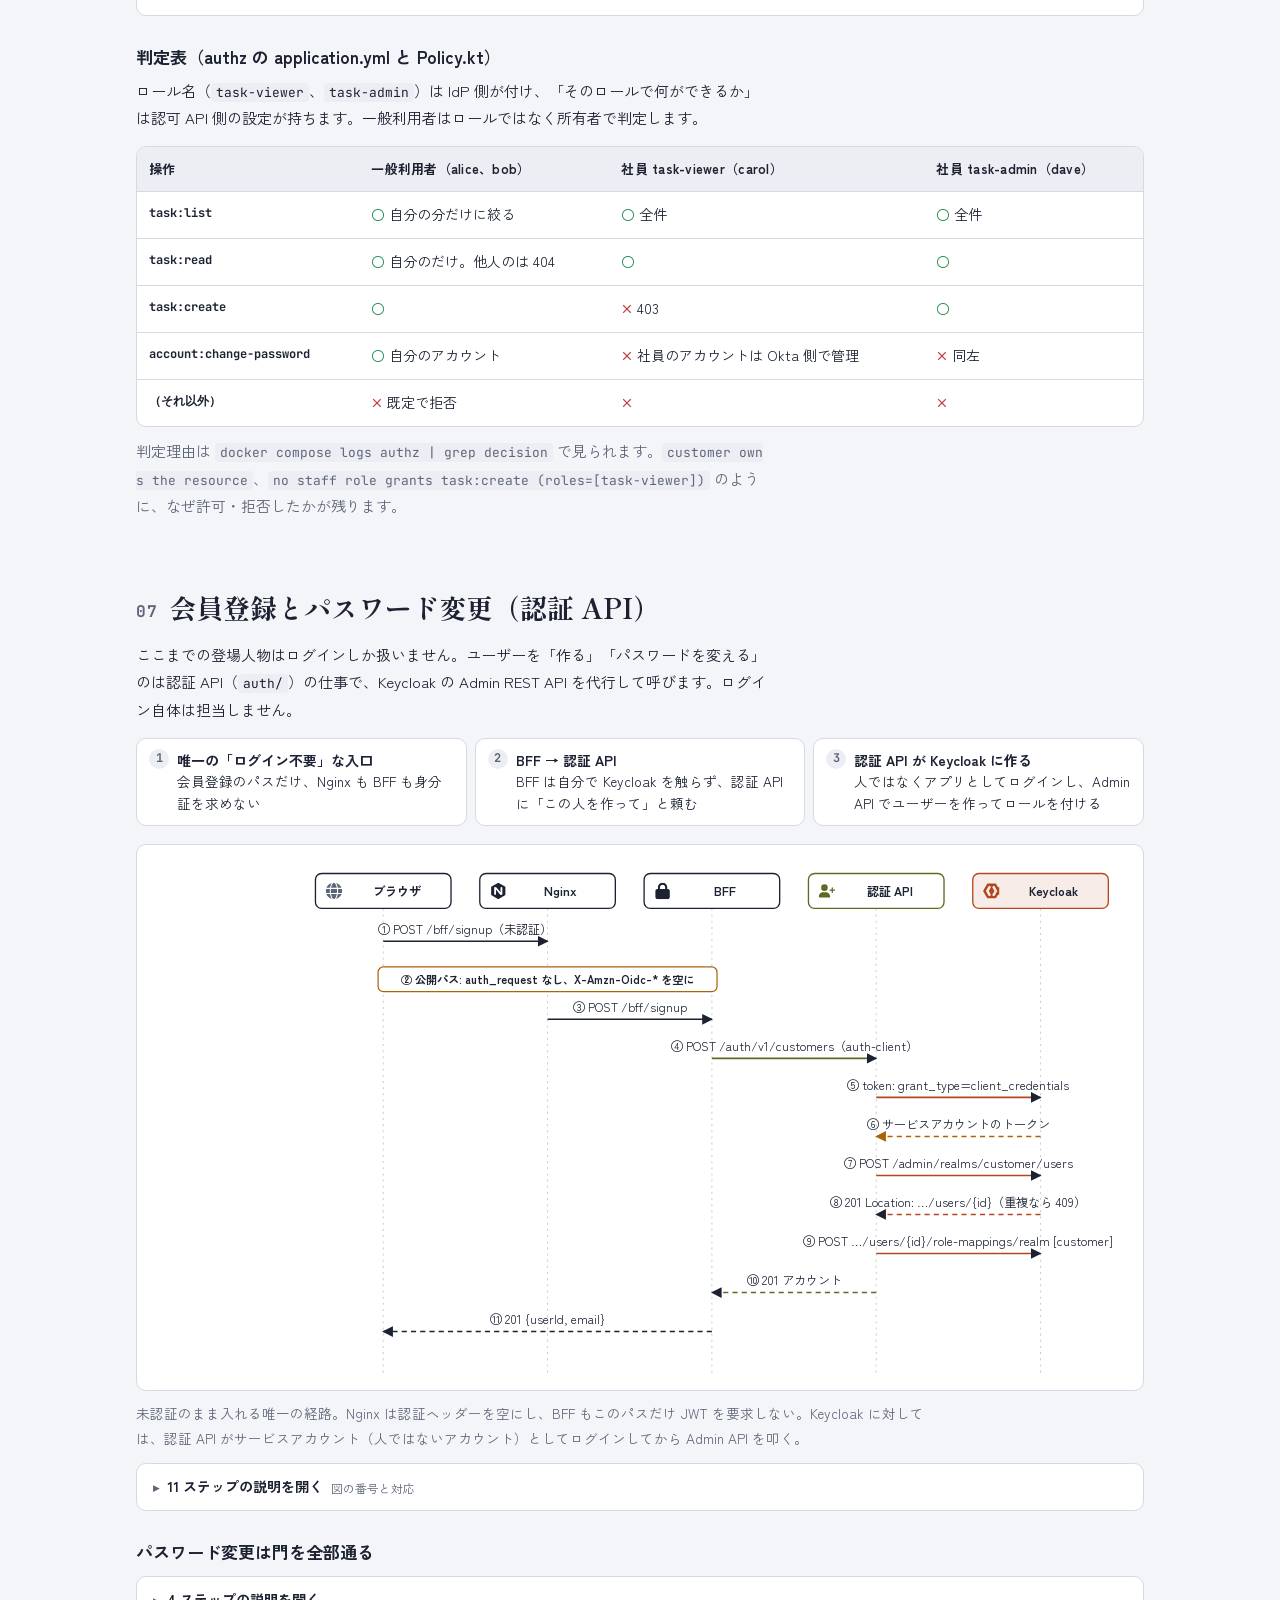
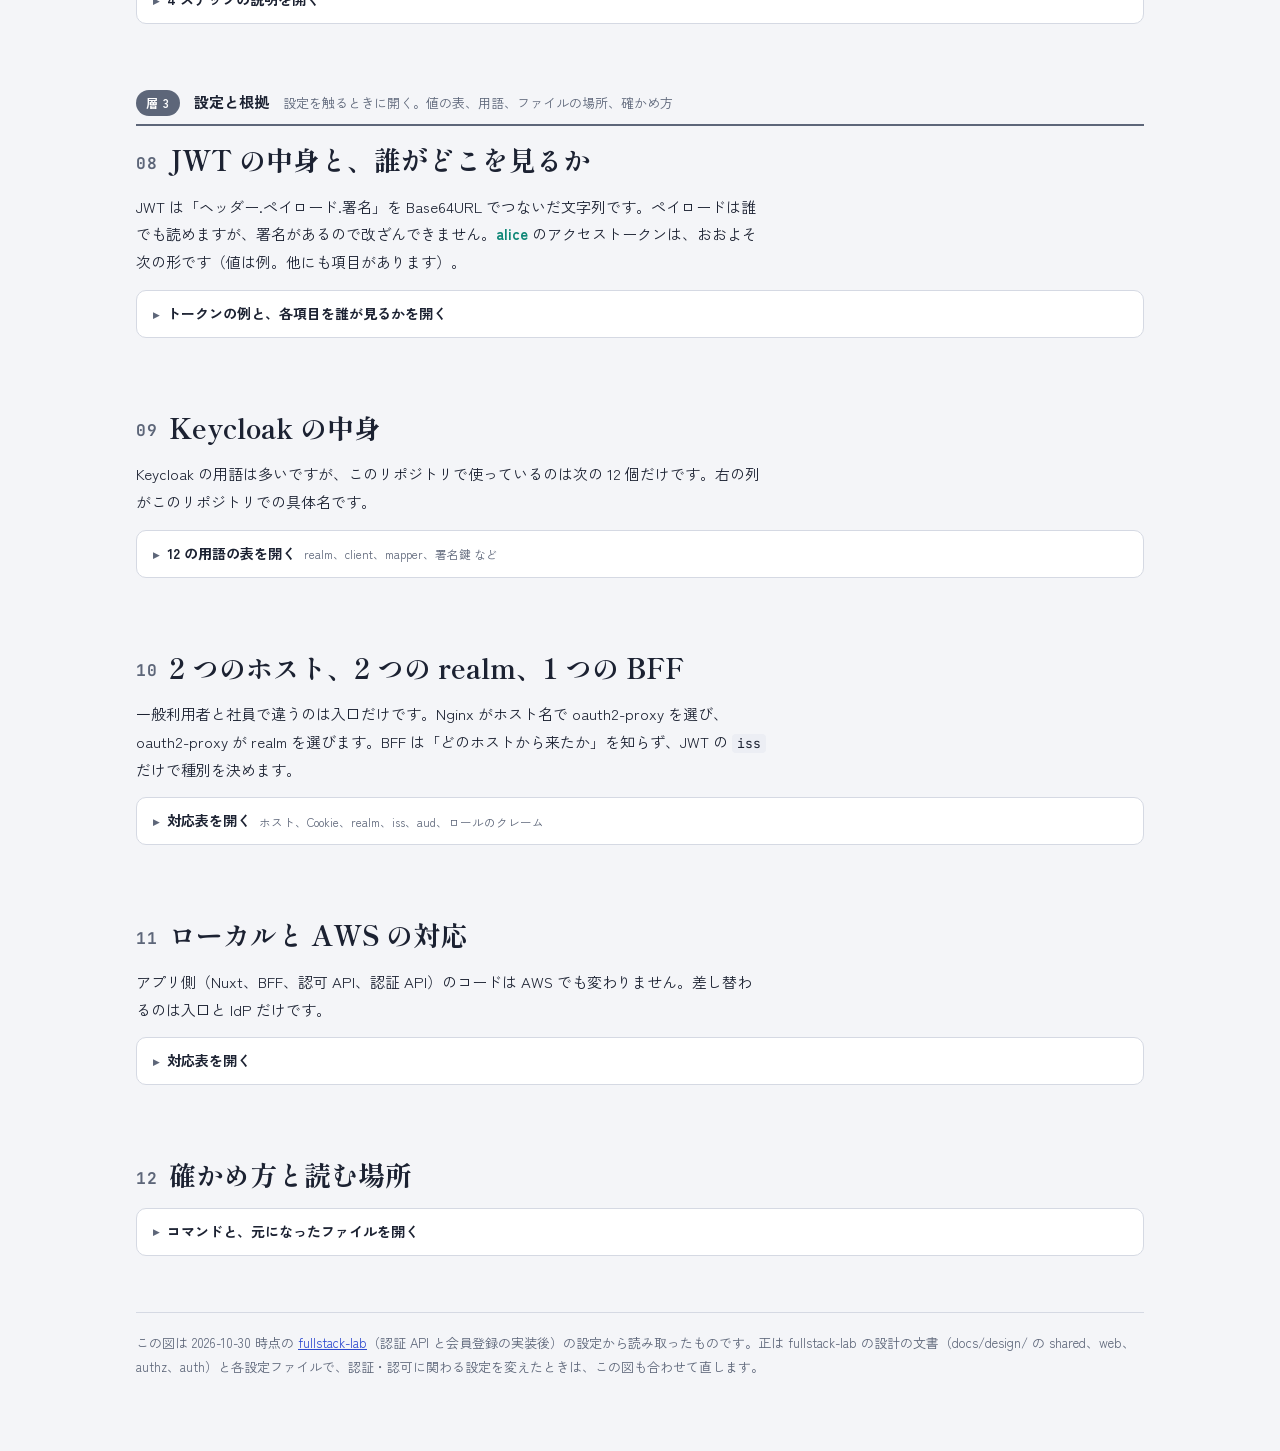
==== commit dd8a41d3: "docs: 設計の参照先を fullstack-lab の docs/design/ の新しいフォルダに直す" ====
--- a/auth/authentication-authorization.html
+++ b/auth/authentication-authorization.html
@@ -846,13 +846,13 @@
   <li><code>web/bff/.../auth/SecurityConfig.kt</code>、<code>CurrentUser.kt</code>、<code>application.yml</code>: 門 2</li>
   <li><code>authz/src/main/resources/application.yml</code>、<code>Policy.kt</code>: 門 3</li>
   <li><code>auth/.../keycloak/KeycloakAdminClient.kt</code>: Admin API の呼び方</li>
-  <li><code>docs/architecture.md</code>「認証と認可」、<code>docs/design/0002</code>、<code>0005</code>: 文章での説明と判断の理由</li>
+  <li><code>docs/architecture.md</code>「認証と認可」、<code>docs/design/shared/</code>（入口、前段、IdP）、<code>docs/design/web/</code>（JWT の検証、認可 API への問い合わせ）、<code>docs/design/authz/</code>、<code>docs/design/auth/</code>: 文章での説明</li>
 </ul>
 </div>
 </div>
 </details>
 
-<footer>この図は 2026-10-30 時点の <a href="https://github.com/ht-0328/fullstack-lab">fullstack-lab</a>（設計書 0005 の実装後）の設定から読み取ったものです。正は fullstack-lab の設計書（docs/design/0002、0005）と各設定ファイルで、認証・認可に関わる設定を変えたときは、この図も合わせて直します。</footer>
+<footer>この図は 2026-10-30 時点の <a href="https://github.com/ht-0328/fullstack-lab">fullstack-lab</a>（認証 API と会員登録の実装後）の設定から読み取ったものです。正は fullstack-lab の設計の文書（docs/design/ の shared、web、authz、auth）と各設定ファイルで、認証・認可に関わる設定を変えたときは、この図も合わせて直します。</footer>
 </div>
 
 <script>
